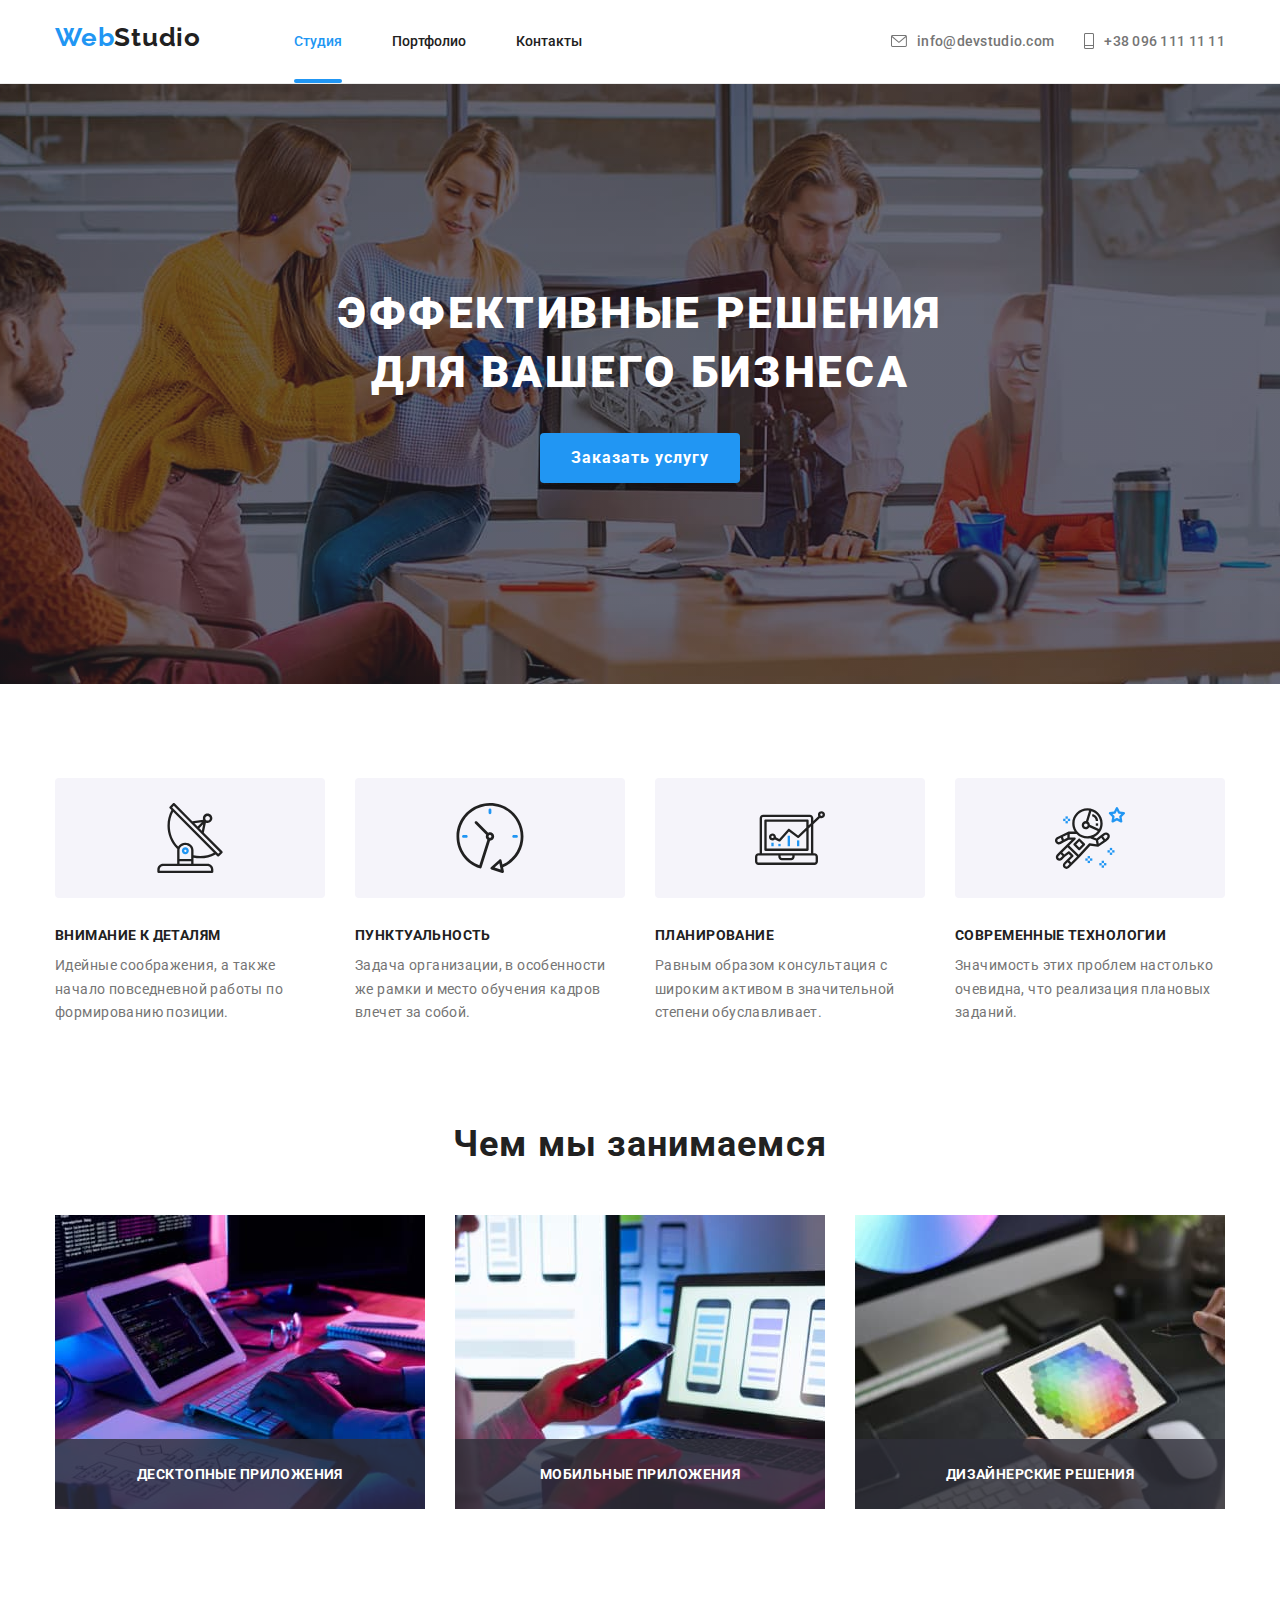
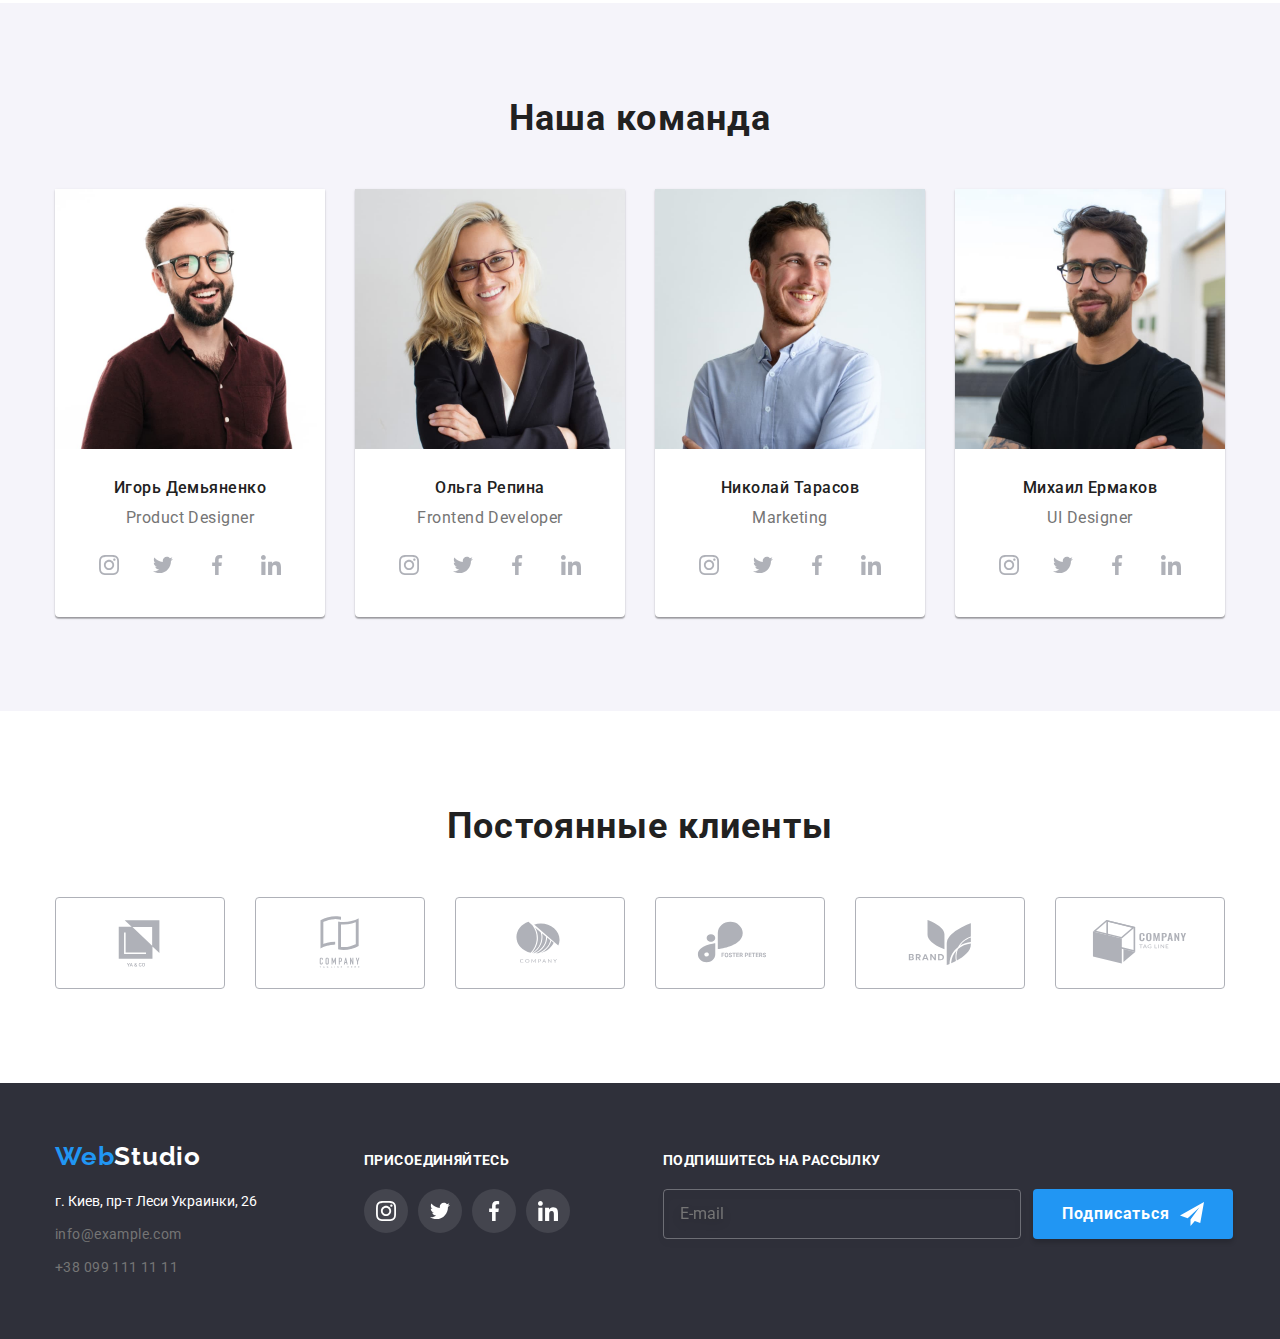
==== index.html @ 84fab12e "pictures 1x_2x_webp" ====
<!DOCTYPE html>
<html lang="ru">
  <head>
    <meta charset="UTF-8" />
    <meta http-equiv="X-UA-Compatible" content="IE=edge" />
    <meta name="viewport" content="width=device-width, initial-scale=1.0" />
    <title lang="en">Web Studio</title>
    <link rel="preconnect" href="https://fonts.googleapis.com" />
    <link rel="preconnect" href="https://fonts.gstatic.com" crossorigin />
    <link
      href="https://fonts.googleapis.com/css2?family=Raleway:wght@700&family=Roboto:wght@400;500;700;900&display=swap"
      rel="stylesheet"
    />
    <link
      rel="stylesheet"
      href="https://cdnjs.cloudflare.com/ajax/libs/modern-normalize/1.1.0/modern-normalize.min.css"
    />
    <link rel="stylesheet" href="./css/main.min.css" />
  </head>

  <body>
    <!-------------------------HEADER--------------------------->
    <header class="header">
      <div class="container header__container">
        <nav class="site_nav">
          <a class="site_nav__logo_img link" href="#logo" lang="en">
            <span class="logo_web">Web</span>Studio</a
          >
          <ul class="site_nav_menu list">
            <li class="menu_list link_item">
              <a class="menu_list_item current_page link" href="./index.html"
                >Студия</a
              >
            </li>
            <li class="menu_list link_item">
              <a class="menu_list_item link" href="./portfolio.html"
                >Портфолио</a
              >
            </li>
            <li class="menu_list link_item">
              <a class="menu_list_item link" href="#contacts">Контакты</a>
            </li>
          </ul>
        </nav>
        <ul class="site_nav_contact list header__container">
          <li class="mail_link">
            <a
              class="contact link mail_header mail_thumb"
              href="mailto:info@devstudio.com"
              ><svg class="mail_icon" width="16" height="12">
                <use href="./images/icons.svg#mail"></use>
              </svg>
              info@devstudio.com
            </a>
          </li>
          <li class="phone_link">
            <a
              class="contact phone_header link mail_thumb"
              href="tel:+380961111111"
              ><svg class="phone_icon" width="10" height="16">
                <use href="./images/icons.svg#phone"></use>
              </svg>
              +38 096 111 11 11
            </a>
          </li>
        </ul>
      </div>
    </header>
    <main>
      <!---------------------------HERO---------------------------->
      <section class="section_hero">
        <div class="container">
          <h1 class="title">Эффективные решения для вашего бизнеса</h1>
          <button class="hero_button" type="button" data-modal-open>
            Заказать услугу
          </button>
        </div>
      </section>
      <!----------------------------ABOUT-------------------------->
      <section class="hang section" id="portfolio">
        <div class="container hang_container">
          <ul class="hang_list list">
            <li class="hang_list__item">
              <div class="hang_list__item_element">
                <svg
                  class="hang_list__item_element_icon"
                  width="70"
                  height="70"
                >
                  <use href="./images/icons.svg#antenna"></use>
                </svg>
              </div>
              <h3 class="hang_title">Внимание к деталям</h3>
              <p class="hang_description">
                Идейные соображения, а также начало повседневной работы по
                формированию позиции.
              </p>
            </li>
            <li class="hang_list__item">
              <div class="hang_list__item_element">
                <svg
                  class="hang_list__item_element_icon"
                  width="70"
                  height="70"
                >
                  <use href="./images/icons.svg#clock"></use>
                </svg>
              </div>
              <h3 class="hang_title">Пунктуальность</h3>
              <p class="hang_description">
                Задача организации, в особенности же рамки и место обучения
                кадров влечет за собой.
              </p>
            </li>
            <li class="hang_list__item">
              <div class="hang_list__item_element">
                <svg
                  class="hang_list__item_element_icon"
                  width="70"
                  height="70"
                >
                  <use href="./images/icons.svg#diagram"></use>
                </svg>
              </div>
              <h3 class="hang_title">Планирование</h3>
              <p class="hang_description">
                Равным образом консультация с широким активом в значительной
                степени обуславливает.
              </p>
            </li>
            <li class="hang_list__item">
              <div class="hang_list__item_element">
                <svg
                  class="hang_list__item_element_icon"
                  width="70"
                  height="70"
                >
                  <use href="./images/icons.svg#astronaut"></use>
                </svg>
              </div>
              <h3 class="hang_title">Современные технологии</h3>
              <p class="hang_description">
                Значимость этих проблем настолько очевидна, что реализация
                плановых заданий.
              </p>
            </li>
          </ul>
        </div>
      </section>
      <!---------------------------SERVISES------------------------>
      <section class="section">
        <div class="container">
          <h2 class="section_title">Чем мы занимаемся</h2>
          <ul class="list servises__list">
            <li class="servises__list_item">
              <div class="service__list_item_thumb">
                <img
                  src="./images/about/about_1.jpg"
                  alt="кодирование бизнесс процесса"
                  width="370"
                  height="294"
                />
                <div class="services_item">
                  <p class="services_item_title">Десктопные приложения</p>
                </div>
              </div>
            </li>
            <li class="servises__list_item">
              <div class="service__list_item_thumb">
                <img
                  src="./images/about/about_2.jpg"
                  alt="подбор макета на телефон"
                  width="370"
                  height="294"
                />
                <div class="services_item">
                  <p class="services_item_title">Мобильные приложения</p>
                </div>
              </div>
            </li>
            <li class="servises__list_item">
              <div class="service__list_item_thumb">
                <img
                  src="./images/about/about_3.jpg"
                  alt="подбор цвета"
                  width="370"
                  height="294"
                />
                <div class="services_item">
                  <p class="services_item_title">Дизайнерские решения</p>
                </div>
              </div>
            </li>
          </ul>
        </div>
      </section>
      <!-----------------------OUR TEAM---------------------------->
      <section class="team section" id="contacts">
        <div class="container">
          <h2 class="section_title">Наша команда</h2>
          <ul class="list team_list">
            <li class="team__member_card">
              <img
                src="./images/team/igor_demyanenko.jpg"
                alt="Игорь Демьяненко"
                width="270"
                height="260"
              />
              <div class="team__member_card_detail">
                <h3 class="team__member_name">Игорь Демьяненко</h3>
                <p class="team__member_position" lang="en">Product Designer</p>
                <ul class="social_list list">
                  <li class="social_list_item">
                    <a href="" class="social_list_link">
                      <svg class="social_list_icon" width="20" height="20">
                        <use href="./images/icons.svg#instagram"></use>
                      </svg>
                    </a>
                  </li>
                  <li class="social_list_item">
                    <a href="" class="social_list_link">
                      <svg class="social_list_icon" width="20" height="20">
                        <use href="./images/icons.svg#twitter"></use>
                      </svg>
                    </a>
                  </li>
                  <li class="social_list_item">
                    <a href="" class="social_list_link">
                      <svg class="social_list_icon" width="20" height="20">
                        <use href="./images/icons.svg#facebook"></use>
                      </svg>
                    </a>
                  </li>
                  <li class="social_list_item">
                    <a href="" class="social_list_link">
                      <svg class="social_list_icon" width="20" height="20">
                        <use href="./images/icons.svg#linkedin"></use>
                      </svg>
                    </a>
                  </li>
                </ul>
              </div>
            </li>
            <li class="team__member_card">
              <img
                src="./images/team/olga_repina.jpg"
                alt="Ольга Репина"
                width="270"
                height="260"
              />
              <div class="team__member_card_detail">
                <h3 class="team__member_name">Ольга Репина</h3>
                <p class="team__member_position" lang="en">
                  Frontend Developer
                </p>
                <ul class="social_list list">
                  <li class="social_list_item">
                    <a href="" class="social_list_link">
                      <svg class="social_list_icon" width="20" height="20">
                        <use href="./images/icons.svg#instagram"></use>
                      </svg>
                    </a>
                  </li>
                  <li class="social_list_item">
                    <a href="" class="social_list_link">
                      <svg class="social_list_icon" width="20" height="20">
                        <use href="./images/icons.svg#twitter"></use>
                      </svg>
                    </a>
                  </li>
                  <li class="social_list_item">
                    <a href="" class="social_list_link">
                      <svg class="social_list_icon" width="20" height="20">
                        <use href="./images/icons.svg#facebook"></use>
                      </svg>
                    </a>
                  </li>
                  <li class="social_list_item">
                    <a href="" class="social_list_link">
                      <svg class="social_list_icon" width="20" height="20">
                        <use href="./images/icons.svg#linkedin"></use>
                      </svg>
                    </a>
                  </li>
                </ul>
              </div>
            </li>
            <li class="team__member_card">
              <img
                src="./images/team/nikolai_tarasov.jpg"
                alt="Николай Тарасов"
                width="270"
                height="260"
              />
              <div class="team__member_card_detail">
                <h3 class="team__member_name">Николай Тарасов</h3>
                <p class="team__member_position" lang="en">Marketing</p>
                <ul class="social_list list">
                  <li class="social_list_item">
                    <a href="" class="social_list_link">
                      <svg class="social_list_icon" width="20" height="20">
                        <use href="./images/icons.svg#instagram"></use>
                      </svg>
                    </a>
                  </li>
                  <li class="social_list_item">
                    <a href="" class="social_list_link">
                      <svg class="social_list_icon" width="20" height="20">
                        <use href="./images/icons.svg#twitter"></use>
                      </svg>
                    </a>
                  </li>
                  <li class="social_list_item">
                    <a href="" class="social_list_link">
                      <svg class="social_list_icon" width="20" height="20">
                        <use href="./images/icons.svg#facebook"></use>
                      </svg>
                    </a>
                  </li>
                  <li class="social_list_item">
                    <a href="" class="social_list_link">
                      <svg class="social_list_icon" width="20" height="20">
                        <use href="./images/icons.svg#linkedin"></use>
                      </svg>
                    </a>
                  </li>
                </ul>
              </div>
            </li>
            <li class="team__member_card">
              <img
                src="./images/team/mikhail_yermakov.jpg"
                alt="Михаил Ермаков"
                width="270"
                height="260"
              />
              <div class="team__member_card_detail">
                <h3 class="team__member_name">Михаил Ермаков</h3>
                <p class="team__member_position" lang="en">UI Designer</p>
                <ul class="social_list list">
                  <li class="social_list_item">
                    <a href="" class="social_list_link">
                      <svg class="social_list_icon" width="20" height="20">
                        <use href="./images/icons.svg#instagram"></use>
                      </svg>
                    </a>
                  </li>
                  <li class="social_list_item">
                    <a href="" class="social_list_link">
                      <svg class="social_list_icon" width="20" height="20">
                        <use href="./images/icons.svg#twitter"></use>
                      </svg>
                    </a>
                  </li>
                  <li class="social_list_item">
                    <a href="" class="social_list_link">
                      <svg class="social_list_icon" width="20" height="20">
                        <use href="./images/icons.svg#facebook"></use>
                      </svg>
                    </a>
                  </li>
                  <li class="social_list_item">
                    <a href="" class="social_list_link">
                      <svg class="social_list_icon" width="20" height="20">
                        <use href="./images/icons.svg#linkedin"></use>
                      </svg>
                    </a>
                  </li>
                </ul>
              </div>
            </li>
          </ul>
        </div>
      </section>

      <!---------------------------CLIENTS------------------------>
      <section class="section">
        <div class="container">
          <h2 class="section_title">Постоянные клиенты</h2>
          <ul class="clients__list">
            <li class="client__list_item list">
              <a href="" class="client__list_item_link">
                <svg class="client__list_item_icon" width="106" height="60">
                  <use href="./images/icons.svg#client_1"></use>
                </svg>
              </a>
            </li>
            <li class="client__list_item list">
              <a href="" class="client__list_item_link">
                <svg class="client__list_item_icon" width="106" height="60">
                  <use href="./images/icons.svg#client_2"></use>
                </svg>
              </a>
            </li>
            <li class="client__list_item list">
              <a href="" class="client__list_item_link">
                <svg class="client__list_item_icon" width="106" height="60">
                  <use href="./images/icons.svg#client_3"></use>
                </svg>
              </a>
            </li>
            <li class="client__list_item list">
              <a href="" class="client__list_item_link">
                <svg class="client__list_item_icon" width="106" height="60">
                  <use href="./images/icons.svg#client_4"></use>
                </svg>
              </a>
            </li>
            <li class="client__list_item list">
              <a href="" class="client__list_item_link">
                <svg class="client__list_item_icon" width="106" height="60">
                  <use href="./images/icons.svg#client_5"></use>
                </svg>
              </a>
            </li>
            <li class="client__list_item list">
              <a href="" class="client__list_item_link">
                <svg class="client__list_item_icon" width="106" height="60">
                  <use href="./images/icons.svg#client_6"></use>
                </svg>
              </a>
            </li>
          </ul>
        </div>
      </section>
    </main>
    <!--------------------------FOOTER--------------------------->
    <footer class="footer">
      <div class="container footer_container">
        <div class="footer_contacts">
          <a class="site_nav__logo_img logo_footer link" href="#logo" lang="en">
            <span class="logo_web">Web</span
            ><span class="logo_studio">Studio</span></a
          >
          <address class="address">
            <ul class="list">
              <li class="address__detail">
                <a
                  class="detai_adress list"
                  href="https://goo.gl/maps/JiNANyfJPE1kAV9W7"
                  target="blank"
                  rel="noopener noreferrer"
                  >г. Киев, пр-т Леси Украинки, 26
                </a>
              </li>
              <li class="address__detail">
                <a
                  class="contact link contact_footer"
                  href="mailto:info@example.com"
                  >info@example.com
                </a>
              </li>
              <li class="address__detail">
                <a class="contact link contact_footer" href="tel:+380991111111"
                  >+38 099 111 11 11</a
                >
              </li>
            </ul>
          </address>
        </div>
        <div class="social_list__container">
          <h3 class="social_list__footer_title">присоединяйтесь</h3>
          <ul class="list social_list__footer">
            <li class="social_list__footer_item">
              <a href="" class="social_link__footer">
                <svg class="social_list__footer_icon" width="20" height="20">
                  <use href="./images/icons.svg#instagram"></use>
                </svg>
              </a>
            </li>
            <li class="social_list__footer_item">
              <a href="" class="social_link__footer">
                <svg class="social_list__footer_icon" width="20" height="20">
                  <use href="./images/icons.svg#twitter"></use>
                </svg>
              </a>
            </li>
            <li class="social_list__footer_item">
              <a href="" class="social_link__footer">
                <svg class="social_list__footer_icon" width="20" height="20">
                  <use href="./images/icons.svg#facebook"></use>
                </svg>
              </a>
            </li>
            <li class="social_list__footer_item">
              <a href="" class="social_link__footer">
                <svg class="social_list__footer_icon" width="20" height="20">
                  <use href="./images/icons.svg#linkedin"></use>
                </svg>
              </a>
            </li>
          </ul>
        </div>

        <div class="subscribe_container">
          <p class="subscribe_title">Подпишитесь на рассылку</p>
          <form class="list social_list__footer" name="subscription_form">
            <input
              class="subscribe_input"
              type="email"
              name="email"
              required
              placeholder="E-mail"
              id="mail"
            />

            <button class="subscribe_button" type="submit">
              Подписаться
              <svg class="subscribe_icon" width="24" height="24">
                <use href="./images/icons.svg#send_icon"></use>
              </svg>
            </button>
          </form>
        </div>
      </div>
    </footer>

    <!-------------------- MODAL WINDOW --------------------->
    <div class="backdrop is-hidden" data-modal>
      <div class="modal">
        <button type="button" class="modal_close_button" data-modal-close>
          <svg class="modal_close_button_icon" width="18" height="18">
            <use href="./images/icons.svg#close_window"></use>
          </svg>
        </button>
        <form class="contact_form">
          <p class="contact_form_title">
            Оставьте свои данные, мы вам перезвоним
          </p>

          <label class="contact_form_field">
            <span class="contact_form_field_span">Имя*</span>
            <span class="contact_form_input_wrapper">
              <input
                class="contact_form_input"
                type="text"
                required
                name="user_name"
                minlength="2"
              />
              <svg class="contact_form_icon" width="12" height="12">
                <use href="./images/icons.svg#name_icon"></use>
              </svg>
            </span>
          </label>

          <label class="contact_form_field">
            <span class="contact_form_field_span">Телефон*</span>
            <span class="contact_form_input_wrapper">
              <input
                class="contact_form_input"
                type="tel"
                required
                name="user_phone_number"
                pattern="[0-9]{3}-[0-9]{3}-[0-9]{2}-[0-9]{2}"
                title="xxx-xxx-xx-xx"
              />
              <svg class="contact_form_icon" width="13" height="13">
                <use href="./images/icons.svg#phone_icon"></use>
              </svg>
            </span>
          </label>

          <label for="contact_form_input_id" class="contact_form_field">
            <span class="contact_form_field_span">Почта*</span>
            <span class="contact_form_input_wrapper">
              <input
                class="contact_form_input"
                type="email"
                name="email"
                required
                id="contact_form_input_id"
              />
              <svg class="contact_form_icon" width="13" height="13">
                <use href="./images/icons.svg#mail_icon"></use>
              </svg>
            </span>
          </label>
          <label class="contact_form_field">
            <span class="contact_form_field_span">Комментарий</span>
            <textarea
              class="contact_form_message"
              name="user_message"
              placeholder="Введите текст"
            >
            </textarea>
          </label>
          <input
            class="contact_form_checkbox visually_hidden"
            id="checkbox_policy"
            type="checkbox"
            name="user_policy"
            required
          />
          <label class="contact_form_checkbox_label" for="checkbox_policy"
            >Соглашаюсь с рассылкой и принимаю&nbsp;
            <a class="contact_form-checkbox_link" href="">Условия договора</a>
          </label>
          <button class="contact_form_button" type="submit">Отправить</button>
        </form>
      </div>
    </div>
    <script src="./js/modal.js"></script>
  </body>
</html>
---- css/main.min.css ----
:root{--main_font: "Roboto", sans-serif;--secondary_font: "Raleway", sans-serif;--main_text_color_theme_dark: rgba(33, 33, 33, 1);--secondary_text_color_theme-dark: rgba(117, 117, 117, 1);--main_text_color_theme_light: rgba(255, 255, 255, 1);--secondary_text_color_theme_light: rgba(255, 255, 255, 0.6);--accent_color: rgba(33, 150, 243, 1);--hang_color: rgba(245, 244, 250, 1) }.visually_hidden{position:absolute;width:1px;height:1px;margin:-1px;border:0;padding:0;white-space:nowrap;clip-path:inset(100%);clip:rect(0 0 0 0);overflow:hidden}:root{--main_font: "Roboto", sans-serif;--secondary_font: "Raleway", sans-serif;--main_text_color_theme_dark: rgba(33, 33, 33, 1);--secondary_text_color_theme-dark: rgba(117, 117, 117, 1);--main_text_color_theme_light: rgba(255, 255, 255, 1);--secondary_text_color_theme_light: rgba(255, 255, 255, 0.6);--accent_color: rgba(33, 150, 243, 1);--hang_color: rgba(245, 244, 250, 1) }body{background-color:rgba(255,255,255,.8980392157);font-family:var(--main_font);color:var(--main_text_color_theme_dark)}h1,h2,h3,h4,h5,h6,p{margin-top:0;margin-bottom:0}ul,ol{margin-top:0;margin-bottom:0;padding-left:0}img{display:block}.list{list-style:none;text-decoration:none}.link{text-decoration:none}.container{width:1200px;padding-left:15px;padding-right:15px;margin-left:auto;margin-right:auto}.section{padding-top:94px;padding-bottom:94px}.site_nav__logo_img{font-family:var(--secondary_font);font-weight:bold;font-size:26px;line-height:100%;color:var(--main_text_color_theme_dark);align-items:center;letter-spacing:.03em;margin-right:93px;padding-bottom:25px;padding-top:24px}.logo_web{color:var(--accent_color)}.logo_studio{color:var(--main_text_color_theme_light)}.logo_footer{font-family:var(--secondary_font);font-weight:bold;font-size:26px;line-height:100%;color:var(--main_text_color_theme_dark);align-items:center;letter-spacing:.03em;margin-right:93px;padding-bottom:0;padding-top:0}.modal_close_button{position:absolute;top:8px;right:8px;display:flex;align-items:center;justify-content:center;width:30px;height:30px;border:1px solid rgba(0,0,0,.1);border-radius:50%;background-color:var(--main_text_color_theme_light);cursor:pointer;padding:0;transition:fill 250ms cubic-bezier(0.4, 0, 0.2, 1)}.modal_close_button:hover,.modal_close_button :focus{fill:var(--accent_color)}.social_link__footer{display:flex;align-items:center;justify-content:center;width:44px;height:44px;border-radius:50%;background-color:rgba(255,255,255,.1);fill:var(--main_text_color_theme_light);transition:background-color 250ms cubic-bezier(0.4, 0, 0.2, 1)}.social_link__footer:hover,.social_link__footer:focus{background-color:var(--accent_color)}.social_link__footer:hover.social_list__footer_icon,.social_link__footer:focus.social_list__footer_icon{fill:var(--main_text_color_theme_light)}.header{border-bottom:1px solid #ececec}.header__container{display:flex;align-items:center;justify-content:space-between}.menu_list_item{font-family:var(--main_font);font-weight:500;font-size:14px;line-height:1.33;color:var(--main_text_color_theme_dark);display:block;padding-bottom:32px;padding-top:32px;transition:color 250ms cubic-bezier(0.4, 0, 0.2, 1)}.menu_list_item:hover,.menu_list_item:focus{color:var(--accent_color)}.menu_list{position:relative}.menu_list:not(:last-child){margin-right:50px}.current_page{color:var(--accent_color)}.site_nav_menu .current_page::after{position:absolute;left:0;bottom:0;display:inline-block;content:"";height:4px;border-radius:2px;width:100%;background-color:var(--accent_color)}.site_nav{display:flex}.site_nav_menu{display:flex;align-items:center;justify-content:center}.site_nav_contact{display:flex;flex-direction:row;align-items:center;justify-content:center;font-family:var(--main_font);font-size:14px;font-weight:500;font-style:normal;line-height:16px;letter-spacing:.02em}.contact{color:var(--secondary_text_color_theme-dark);transition:color 250ms cubic-bezier(0.4, 0, 0.2, 1)}.contact:hover,.contact:focus{color:var(--accent_color)}.contact_footer{font-style:normal;font-weight:400;font-size:14px;letter-spacing:.03em}.header.header__container{position:relative;display:flex;align-items:center;justify-content:center}.mail_thumb{display:flex;align-items:center;justify-content:center}.mail_link{display:flex;align-items:center;justify-content:center;margin-right:30px}.phone_link{display:flex;align-items:center;justify-content:flex-end}.mail_icon{margin-right:10px;fill:var(--secondary_text_color_theme-dark);transition:fill 250ms cubic-bezier(0.4, 0, 0.2, 1)}.mail_link:hover .mail_icon,.mail_link:focus .mail_icon{fill:var(--accent_color)}.phone_icon{margin-right:10px;fill:var(--secondary_text_color_theme-dark);transition:fill 250ms cubic-bezier(0.4, 0, 0.2, 1)}.phone_link:hover .phone_icon,.phone_link:focus .phone_icon{fill:var(--accent_color)}.phone_link .phone_icon::before{position:absolute;display:flex;align-items:center;justify-content:center;padding-right:10px;fill:var(--secondary_text_color_theme-dark);transition:fill 250ms cubic-bezier(0.4, 0, 0.2, 1)}.section_hero{background-color:#2f303a;padding-top:200px;padding-bottom:200px;text-align:center;margin-left:auto;margin-right:auto;max-width:1600px;height:600px;background-image:linear-gradient(rgba(47, 48, 58, 0.4), rgba(47, 48, 58, 0.4)),url(../images/hero_img.jpg);background-position:center;background-repeat:no-repeat;justify-content:center}.title{font-family:var(--main_font);font-weight:900;font-size:44px;line-height:1.36;text-align:center;letter-spacing:.06em;text-transform:uppercase;color:var(--main_text_color_theme_light);margin:0 auto;width:696px}.section_title{font-style:normal;font-weight:700;font-size:36px;line-height:1.17;text-align:center;letter-spacing:.03em;margin-bottom:50px}.hero_button{font-family:var(--main_font);font-style:normal;font-weight:700;font-size:16px;line-height:30px;text-align:center;letter-spacing:.06em;background-color:var(--accent_color);box-shadow:0px 4px 4px rgba(0,0,0,.15);border-radius:4px;margin-top:30px;border:0;width:200px;height:50px;color:var(--main_text_color_theme_light);transition:background-color 250ms cubic-bezier(0.4, 0, 0.2, 1),color 250ms cubic-bezier(0.4, 0, 0.2, 1)}.hero_button:hover,.hero_button:focus{background-color:#188ce8;color:var(--main_text_color_theme_light)}.hang{padding-bottom:0}.hang_title{font-weight:700;font-size:14px;line-height:1.14;letter-spacing:.03em;text-transform:uppercase;color:var(--main_text_color_theme_dark);margin-bottom:10px}.hang_description{font-style:normal;font-weight:400;font-size:14px;line-height:1.71;letter-spacing:.03em;color:var(--secondary_text_color_theme-dark);width:270px;height:75px}.hang_list{display:flex;margin-left:-30px;margin-top:-30px}.hang_list__item{margin-left:30px;margin-top:30px;width:270px}.hang_list__item_element{display:flex;align-items:center;justify-content:center;width:270px;height:120px;height:120px;margin-bottom:30px;background-color:var(--hang_color);border-radius:4px}.hang_list__item_element_icon{display:flex;background-position:center}.servises__list{display:flex;margin-left:-30px;margin-top:-30px}.servises__list_item{margin-left:30px;margin-top:30px;flex-basis:calc((100% - 90px)/3)}.service__list_item_thumb{position:relative}.services_item{position:absolute;bottom:0;width:100%;height:70px;background:rgba(47,48,58,.8);padding-top:27px;padding-bottom:27px}.services_item_title{font-family:var(--main_font);font-style:normal;font-weight:700;font-size:14px;line-height:16px;letter-spacing:.03em;text-transform:uppercase;color:var(--main_text_color_theme_light);text-align:center;height:70px}.team{background:#f5f4fa}.team_list{display:flex;margin-left:-30px;margin-top:-30px}.team__member_card{margin-left:30px;margin-top:30px;flex-basis:calc((100% - 120px)/4);background-color:var(--main_text_color_theme_light);box-shadow:0px 1px 3px rgba(0,0,0,.12),0px 1px 1px rgba(0,0,0,.14),0px 2px 1px rgba(0,0,0,.2);border-radius:0px 0px 4px 4px}.team__member_card_detail{padding-top:30px;padding-bottom:30px;padding-left:10px;padding-right:10px}.team__member_name{font-style:normal;font-weight:500;font-size:16px;line-height:1.18;text-align:center;letter-spacing:.03em;margin-bottom:10px}.team__member_position{font-style:normal;font-weight:400;font-size:16px;line-height:1.19;text-align:center;letter-spacing:.03em;color:var(--secondary_text_color_theme-dark);margin-bottom:16px}.social_list{display:flex;justify-content:center}.social_list_link{display:flex;align-items:center;justify-content:center;width:44px;height:44px;border-radius:50%;background-color:var(--main_text_color_theme_light);transition:background-color 250ms cubic-bezier(0.4, 0, 0.2, 1)}.social_list_link:hover,.social_list_link:focus{background-color:var(--accent_color)}.social_list_icon{fill:#afb1b8;transition:fill 250ms cubic-bezier(0.4, 0, 0.2, 1)}.social_list_link:hover .social_list_icon,.social_list_link:focus .social_list_icon{fill:var(--main_text_color_theme_light)}.social_list_item:not(:last-child){margin-right:10px}.button_item{background-color:#2196f3;font-family:var(--main_font);cursor:pointer;background:#f5f4fa;font-style:normal;font-weight:500;font-size:16px;text-align:center;letter-spacing:.03em;padding-top:6px;padding-bottom:6px;padding-right:22px;padding-left:22px;border-radius:4px;border:0;transition:background 250ms cubic-bezier(0.4, 0, 0.2, 1),color 250ms cubic-bezier(0.4, 0, 0.2, 1),box-shadow 250ms cubic-bezier(0.4, 0, 0.2, 1)}.button_item:hover,.button_item:focus{background:var(--accent_color);color:var(--main_text_color_theme_light);box-shadow:0px 3px 1px rgba(0,0,0,.1),0px 1px 2px rgba(0,0,0,.08),0px 2px 2px rgba(0,0,0,.12)}.button{color:var(--secondary_text_color_theme_light)}.button_list{margin-top:8px;margin-left:8px}.button_item_list{display:flex;margin-bottom:50px;justify-content:center;margin-left:-8px;margin-top:-8px}.project__item_title{color:var(--main_text_color_theme_dark);font-style:normal;font-weight:700;font-size:18px;line-height:2;letter-spacing:.06em;margin-bottom:4px}.project__item_description{color:var(--secondary_text_color_theme-dark);font-style:normal;font-weight:400;font-size:16px;line-height:1.87;letter-spacing:.03em}.project{display:flex;flex-wrap:wrap;margin-left:-30px;margin-top:-30px}.project__item{margin-left:30px;margin-top:30px;flex-basis:370px;background-color:var(--main_text_color_theme_light);transition:box-shadow 250ms cubic-bezier(0.4, 0, 0.2, 1)}.project__item_link{transition:box-shadow 250ms cubic-bezier(0.4, 0, 0.2, 1)}.project__item_link:hover,.project__item_link:focus{display:block;box-shadow:0px 1px 1px rgba(0,0,0,.12),0px 4px 4px rgba(0,0,0,.06),1px 4px 6px rgba(0,0,0,.16)}.project__item_detail{padding-top:20px;padding-bottom:20px;padding-left:24px;padding-right:24px;border-left:1px solid #eee;border-right:1px solid #eee;border-bottom:1px solid #eee}.project__item_thumb{position:relative;overflow:hidden}.project__item_overlay{position:absolute;display:flex;align-items:center;justify-content:center;top:0;left:0;width:100%;height:100%;background:rgba(33,150,243,.9);padding-left:24px;padding-right:24px;transform:translatey(100%);transition:transform 250ms cubic-bezier(0.4, 0, 0.2, 1)}.project__item_link:hover .project__item_overlay,.project__item_link:focus .project__item_overlay{transform:translate(0)}.project__item_overlay_text{font-family:var(--main_font);font-style:normal;font-weight:400;font-size:18px;line-height:28px;letter-spacing:.03em;color:#f5f4fa}.clients__list{display:flex;align-items:center;justify-content:center}.client__list_item:not(:first-child){margin-left:30px;display:flex}.client__list_item_link{display:flex;align-items:center;justify-content:center;width:170px;height:92px;border:1px solid #afb1b8;border-radius:4px;transition:border-color 250ms cubic-bezier(0.4, 0, 0.2, 1)}.client__list_item_link:hover,.client__list_item_link:focus{border-color:var(--accent_color)}.client__list_item_icon{display:flex;justify-content:space-around;fill:#afb1b8;transition:fill 250ms cubic-bezier(0.4, 0, 0.2, 1)}.client__list_item_link:hover .client__list_item_icon,.client__list_item_link:focus .client__list_item_icon{fill:var(--accent_color)}.backdrop{position:fixed;top:0;left:0;width:100%;height:100%;background-color:rgba(0,0,0,.2)}.backdrop.is-hidden{opacity:0;visibility:hidden;pointer-events:none}.modal{position:absolute;top:50%;left:50%;transform:translate(-50%, -50%);width:528px;height:581px;background:var(--main_text_color_theme_light);box-shadow:0px 1px 3px rgba(0,0,0,.12),0px 1px 1px rgba(0,0,0,.14),0px 2px 1px rgba(0,0,0,.2);border-radius:4px}.contact_form{display:flex;flex-direction:column;padding-top:40px;padding-left:40px;padding-right:40px}.contact_form_title{text-align:center;justify-content:center;font-family:var(--main_font);font-style:normal;font-weight:700;font-size:20px;line-height:23px;letter-spacing:.03em;color:var(--main_text_color_theme_dark);margin-bottom:12px}.contact_form_field_span{padding-bottom:4px;font-family:var(--main_font);font-style:normal;font-weight:400;font-size:12px;line-height:14px;letter-spacing:.01em;color:var(--secondary_text_color_theme-dark)}.contact_form_field{margin-bottom:10px}.contact_form_input_wrapper{position:relative;margin-top:4px;transition:outline 250ms cubic-bezier(0.4, 0, 0.2, 1),border-color 250ms cubic-bezier(0.4, 0, 0.2, 1)}.contact_form_input{width:100%;height:40px;padding-left:42px;border:1px solid rgba(33,33,33,.2);border-radius:4px;cursor:pointer;transition:outline 250ms cubic-bezier(0.4, 0, 0.2, 1),border-color 250ms cubic-bezier(0.4, 0, 0.2, 1)}.contact_form_input:focus{outline:none;border-color:var(--accent_color)}.contact_form_icon{position:absolute;top:50%;left:15px;transform:translateY(-50%);color:var(--main_text_color_theme_dark);transition:color 250ms cubic-bezier(0.4, 0, 0.2, 1)}.contact_form_input:focus+.contact_form_icon{fill:var(--accent_color)}.contact_form_message{width:100%;height:120px;margin-top:6px;resize:none;padding:12px 16px;border:1px solid rgba(33,33,33,.2);border-radius:4px;cursor:pointer;transition:outline 250ms cubic-bezier(0.4, 0, 0.2, 1),border-color 250ms cubic-bezier(0.4, 0, 0.2, 1)}.contact_form_message::placeholder{text-transform:uppercase}.contact_form_message:focus{outline:none;border-color:var(--accent_color)}.contact_form_checkbox_label{display:flex;align-items:center;font-size:14px;margin-bottom:30px;font-family:var(--main_font);font-style:normal;font-weight:400;font-size:14px;line-height:24px;letter-spacing:.03em;color:var(--secondary_text_color_theme-dark)}.contact_form_checkbox_label::before{display:flex;justify-content:center;align-items:center;width:18px;height:18px;border:1px solid #555;cursor:pointer;content:"";margin-right:10px;color:var(--main_text_color_theme_dark);border-radius:2px;transition:outline 250ms cubic-bezier(0.4, 0, 0.2, 1);background-color:var(--main_text_color_theme_light)}.contact_form_checkbox:checked+.contact_form_checkbox_label::before{background-color:var(--accent_color);background-image:url(../images/checkbox_icon.svg);background-repeat:no-repeat;background-size:contain;background-position:center;background-origin:border-box;border:1px solid var(--accent_color);border-radius:2px;padding-top:4px}.contact_form_checkbox:focus+.contact_form_checkbox_label::before{border:2px solid var(--accent_color)}.contact_form-checkbox_link{color:var(--accent_color)}.contact_form_button{align-self:center;text-align:center;box-shadow:0;width:200px;height:50px;background:var(--accent_color);box-shadow:0px 4px 4px rgba(0,0,0,.15);border:0;border-radius:4px;font-family:var(--main_font);font-style:normal;font-weight:700;font-size:16px;line-height:30px;letter-spacing:.06em;color:var(--main_text_color_theme_light);padding:10px;padding-bottom:40px;cursor:pointer}.footer{background-color:#2f303a;padding-top:60px;padding-bottom:60px}.footer_container{display:flex;align-items:baseline}.address{font-family:var(--main_font);font-weight:400;font-size:14px;line-height:24px;letter-spacing:1.71;font-style:normal;text-decoration:none;margin-top:20px}.detai_adress{color:var(--main_text_color_theme_light);padding-top:111px}.address__detail{margin-bottom:9px}.address__detail:not(:last-child){margin-bottom:9px}.address__detail:last-child{margin-bottom:0}.contact_footer{margin-left:0}.social_list__container{display:flex}.social_list__container{display:flex;margin-left:70px;flex-direction:column}.social_list__footer_title{display:flex;font-weight:700;font-size:14px;line-height:1.14;letter-spacing:.03em;text-transform:uppercase;color:var(--main_text_color_theme_light);margin-bottom:20px}.social_link__footer{display:flex;align-items:center;justify-content:center;width:44px;height:44px;border-radius:50%;background-color:rgba(255,255,255,.1);fill:var(--main_text_color_theme_light);transition:background-color 250ms cubic-bezier(0.4, 0, 0.2, 1)}.social_link__footer:hover,.social_link__footer:focus{background-color:var(--accent_color)}.social_list__footer{display:flex;justify-content:center;align-items:center}.social_list__footer_item{display:block;justify-content:center;align-items:center}.social_list__footer_item:not(:last-child){margin-right:10px}.social_list__footer_icon{width:20px;height:20px;transition:fill 250ms cubic-bezier(0.4, 0, 0.2, 1);fill:var(--main_text_color_theme_light)}.subscribe_container{margin-left:93px}.subscribe_list_item{display:flex;align-items:center;justify-content:center;width:200px;height:50px}.subscribe_input{width:358px;height:50px;border:1px solid rgba(255,255,255,.3);filter:drop-shadow(0px 4px 4px rgba(0, 0, 0, 0.15));border-radius:4px;margin-right:12px;background:0;padding-left:16px}.subscribe_title{display:flex;font-weight:700;font-size:14px;line-height:1.14;letter-spacing:.03em;text-transform:uppercase;color:var(--main_text_color_theme_light);margin-bottom:20px}.subscribe_button{display:flex;align-items:center;text-align:center;justify-content:center;box-shadow:0;width:200px;height:50px;background:var(--accent_color);box-shadow:0px 4px 4px rgba(0,0,0,.15);border-radius:4px;border:0;font-family:var(--main_font);font-style:normal;font-weight:700;font-size:16px;line-height:30px;letter-spacing:.06em;color:var(--main_text_color_theme_light)}.subscribe{text-align:center;justify-content:center}.subscribe_input{color:var(--main_text_color_theme_light);background-color:rgba(0,0,0,0)}.subscribe_icon{width:24px;height:24px;margin-left:10px}/*# sourceMappingURL=main.min.css.map */
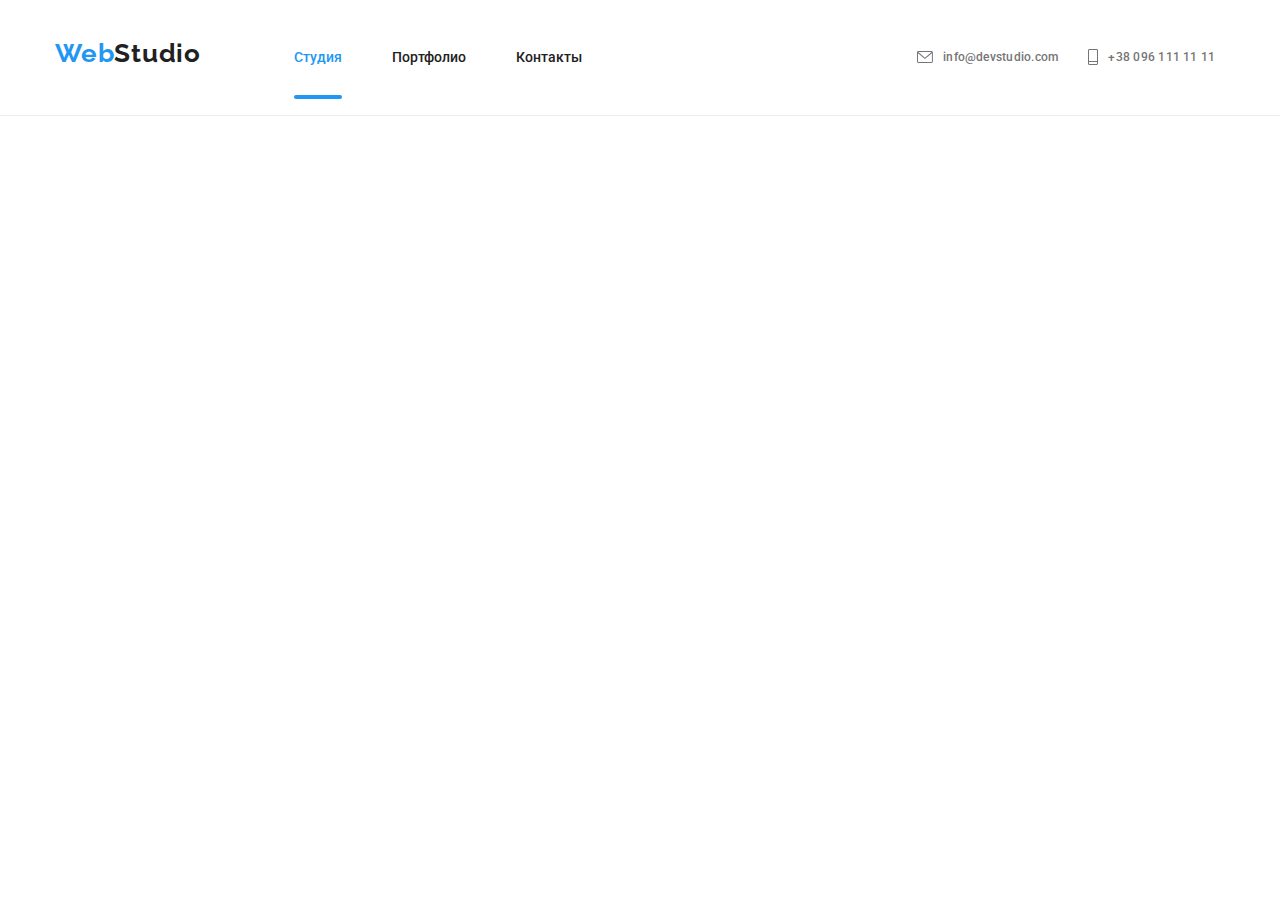
==== commit f3df2405: "header" ====
--- a/index.html
+++ b/index.html
@@ -9,12 +9,10 @@
     <link rel="preconnect" href="https://fonts.gstatic.com" crossorigin />
     <link
       href="https://fonts.googleapis.com/css2?family=Raleway:wght@700&family=Roboto:wght@400;500;700;900&display=swap"
-      rel="stylesheet"
-    />
+      rel="stylesheet"/>
     <link
       rel="stylesheet"
-      href="https://cdnjs.cloudflare.com/ajax/libs/modern-normalize/1.1.0/modern-normalize.min.css"
-    />
+      href="https://cdnjs.cloudflare.com/ajax/libs/modern-normalize/1.1.0/modern-normalize.min.css"/>
     <link rel="stylesheet" href="./css/main.min.css" />
   </head>
 
@@ -41,11 +39,10 @@
               <a class="menu_list_item link" href="#contacts">Контакты</a>
             </li>
           </ul>
-        </nav>
-        <ul class="site_nav_contact list header__container">
+          <ul class="site_nav_contact list">
           <li class="mail_link">
             <a
-              class="contact link mail_header mail_thumb"
+              class="contact link mail_header mail_thumb mobile_contact"
               href="mailto:info@devstudio.com"
               ><svg class="mail_icon" width="16" height="12">
                 <use href="./images/icons.svg#mail"></use>
@@ -55,7 +52,7 @@
           </li>
           <li class="phone_link">
             <a
-              class="contact phone_header link mail_thumb"
+              class="contact phone_header link mail_thumb mobile_contact"
               href="tel:+380961111111"
               ><svg class="phone_icon" width="10" height="16">
                 <use href="./images/icons.svg#phone"></use>
@@ -64,20 +61,83 @@
             </a>
           </li>
         </ul>
+        </nav>
+        <button type="button" class="mobile_menu_open_btn" data-menu-open> 
+          <svg class="mobile_menu_open_btn__icon" width="40px" height="40px" >
+            <use href="./images/icons.svg#mobile_menu_open_icon"> </use>
+          </svg> 
+        </button>
+        
+      </div>
+      <div class="mobile_menu" data-menu>
+        <div class="container mobile_menu__container">
+        <button type="button" class="mobile_menu__close_btn" data-menu-close >
+          <svg class="mobile_menu__close_icon" width="40px" height="40px">
+            <use href="./images/icons.svg#close_window"></use>
+          </svg>
+        </button>
+        <ul class="mobile_menu__site_nav list">
+            <li class="mobile_menu__list link_item">
+              <a class="mobile_menu__list_item current_page link" href="./index.html"
+                >Студия</a>
+            </li>
+            <li class="mobile_menu__list  link_item">
+              <a class="mobile_menu__list_item link" href="./portfolio.html"
+                >Портфолио</a>
+            </li>
+            <li class="mobile_menu__list  link_item">
+              <a class="mobile_menu__list_item link" href="#contacts">Контакты</a>
+            </li>
+          </ul>
+        <div>
+          <ul class="mobile_contacts__list list">
+            <li class="phone_link mobile_contacts__list_item">
+              <a
+              class="contact mobile_menu__phone link mobile_contact"
+              href="tel:+380961111111"
+              >+38 096 111 11 11
+            </a>
+            </li>
+            <li class="mobile_contacts__list_item">
+              <a
+              class="contact link mobile_menu__mail mobile_contact"
+              href="mailto:info@devstudio.com"
+              >info@devstudio.com
+            </a>
+            </li>
+        </ul>
+          </div>
+          <div class="mobile_social">
+            <ul class="mobile_social__list">
+              <li class="list mobile_social__list_item">
+              <a class="link mobile_social__list_item_link" href="">Instagram</a>
+            </li>
+            <li class="list mobile_social__list_item">
+              <a class="link mobile_social__list_item_link" href="">Twitter</a>
+            </li>
+            <li class="list mobile_social__list_item">
+              <a class="link mobile_social__list_item_link" href="">Facebook</a>
+            </li>
+            <li class="list mobile_social__list_item">
+              <a class="link mobile_social__list_item_link" href="">LinkedIn</a>
+            </li>
+            </ul>
+          </div>
+      </div>
       </div>
     </header>
     <main>
       <!---------------------------HERO---------------------------->
-      <section class="section_hero">
+      <!-- <section class="section_hero">
         <div class="container">
           <h1 class="title">Эффективные решения для вашего бизнеса</h1>
           <button class="hero_button" type="button" data-modal-open>
             Заказать услугу
           </button>
         </div>
-      </section>
+      </section> -->
       <!----------------------------ABOUT-------------------------->
-      <section class="hang section" id="portfolio">
+      <!-- <section class="hang section" id="portfolio">
         <div class="container hang_container">
           <ul class="hang_list list">
             <li class="hang_list__item">
@@ -146,9 +206,9 @@
             </li>
           </ul>
         </div>
-      </section>
+      </section> -->
       <!---------------------------SERVISES------------------------>
-      <section class="section">
+      <!-- <section class="section">
         <div class="container">
           <h2 class="section_title">Чем мы занимаемся</h2>
           <ul class="list servises__list">
@@ -193,9 +253,9 @@
             </li>
           </ul>
         </div>
-      </section>
+      </section> -->
       <!-----------------------OUR TEAM---------------------------->
-      <section class="team section" id="contacts">
+      <!-- <section class="team section" id="contacts">
         <div class="container">
           <h2 class="section_title">Наша команда</h2>
           <ul class="list team_list">
@@ -371,10 +431,9 @@
             </li>
           </ul>
         </div>
-      </section>
-
+      </section> -->
       <!---------------------------CLIENTS------------------------>
-      <section class="section">
+      <!-- <section class="section">
         <div class="container">
           <h2 class="section_title">Постоянные клиенты</h2>
           <ul class="clients__list">
@@ -422,10 +481,10 @@
             </li>
           </ul>
         </div>
-      </section>
+      </section> -->
     </main>
     <!--------------------------FOOTER--------------------------->
-    <footer class="footer">
+    <!-- <footer class="footer">
       <div class="container footer_container">
         <div class="footer_contacts">
           <a class="site_nav__logo_img logo_footer link" href="#logo" lang="en">
@@ -513,10 +572,9 @@
           </form>
         </div>
       </div>
-    </footer>
-
+    </footer> -->
     <!-------------------- MODAL WINDOW --------------------->
-    <div class="backdrop is-hidden" data-modal>
+    <!-- <div class="backdrop is-hidden" data-modal>
       <div class="modal">
         <button type="button" class="modal_close_button" data-modal-close>
           <svg class="modal_close_button_icon" width="18" height="18">
@@ -599,7 +657,9 @@
           <button class="contact_form_button" type="submit">Отправить</button>
         </form>
       </div>
-    </div>
-    <script src="./js/modal.js"></script>
+    </div> -->
+    <!-- <script src="./js/modal.js"></script> -->
+    <script src="./js/menu.js"></script>
+</body>
   </body>
 </html>
--- a/css/main.min.css
+++ b/css/main.min.css
@@ -1 +1 @@
-:root{--main_font: "Roboto", sans-serif;--secondary_font: "Raleway", sans-serif;--main_text_color_theme_dark: rgba(33, 33, 33, 1);--secondary_text_color_theme-dark: rgba(117, 117, 117, 1);--main_text_color_theme_light: rgba(255, 255, 255, 1);--secondary_text_color_theme_light: rgba(255, 255, 255, 0.6);--accent_color: rgba(33, 150, 243, 1);--hang_color: rgba(245, 244, 250, 1) }.visually_hidden{position:absolute;width:1px;height:1px;margin:-1px;border:0;padding:0;white-space:nowrap;clip-path:inset(100%);clip:rect(0 0 0 0);overflow:hidden}:root{--main_font: "Roboto", sans-serif;--secondary_font: "Raleway", sans-serif;--main_text_color_theme_dark: rgba(33, 33, 33, 1);--secondary_text_color_theme-dark: rgba(117, 117, 117, 1);--main_text_color_theme_light: rgba(255, 255, 255, 1);--secondary_text_color_theme_light: rgba(255, 255, 255, 0.6);--accent_color: rgba(33, 150, 243, 1);--hang_color: rgba(245, 244, 250, 1) }body{background-color:rgba(255,255,255,.8980392157);font-family:var(--main_font);color:var(--main_text_color_theme_dark)}h1,h2,h3,h4,h5,h6,p{margin-top:0;margin-bottom:0}ul,ol{margin-top:0;margin-bottom:0;padding-left:0}img{display:block}.list{list-style:none;text-decoration:none}.link{text-decoration:none}.container{width:1200px;padding-left:15px;padding-right:15px;margin-left:auto;margin-right:auto}.section{padding-top:94px;padding-bottom:94px}.site_nav__logo_img{font-family:var(--secondary_font);font-weight:bold;font-size:26px;line-height:100%;color:var(--main_text_color_theme_dark);align-items:center;letter-spacing:.03em;margin-right:93px;padding-bottom:25px;padding-top:24px}.logo_web{color:var(--accent_color)}.logo_studio{color:var(--main_text_color_theme_light)}.logo_footer{font-family:var(--secondary_font);font-weight:bold;font-size:26px;line-height:100%;color:var(--main_text_color_theme_dark);align-items:center;letter-spacing:.03em;margin-right:93px;padding-bottom:0;padding-top:0}.modal_close_button{position:absolute;top:8px;right:8px;display:flex;align-items:center;justify-content:center;width:30px;height:30px;border:1px solid rgba(0,0,0,.1);border-radius:50%;background-color:var(--main_text_color_theme_light);cursor:pointer;padding:0;transition:fill 250ms cubic-bezier(0.4, 0, 0.2, 1)}.modal_close_button:hover,.modal_close_button :focus{fill:var(--accent_color)}.social_link__footer{display:flex;align-items:center;justify-content:center;width:44px;height:44px;border-radius:50%;background-color:rgba(255,255,255,.1);fill:var(--main_text_color_theme_light);transition:background-color 250ms cubic-bezier(0.4, 0, 0.2, 1)}.social_link__footer:hover,.social_link__footer:focus{background-color:var(--accent_color)}.social_link__footer:hover.social_list__footer_icon,.social_link__footer:focus.social_list__footer_icon{fill:var(--main_text_color_theme_light)}.header{border-bottom:1px solid #ececec}.header__container{display:flex;align-items:center;justify-content:space-between}.menu_list_item{font-family:var(--main_font);font-weight:500;font-size:14px;line-height:1.33;color:var(--main_text_color_theme_dark);display:block;padding-bottom:32px;padding-top:32px;transition:color 250ms cubic-bezier(0.4, 0, 0.2, 1)}.menu_list_item:hover,.menu_list_item:focus{color:var(--accent_color)}.menu_list{position:relative}.menu_list:not(:last-child){margin-right:50px}.current_page{color:var(--accent_color)}.site_nav_menu .current_page::after{position:absolute;left:0;bottom:0;display:inline-block;content:"";height:4px;border-radius:2px;width:100%;background-color:var(--accent_color)}.site_nav{display:flex}.site_nav_menu{display:flex;align-items:center;justify-content:center}.site_nav_contact{display:flex;flex-direction:row;align-items:center;justify-content:center;font-family:var(--main_font);font-size:14px;font-weight:500;font-style:normal;line-height:16px;letter-spacing:.02em}.contact{color:var(--secondary_text_color_theme-dark);transition:color 250ms cubic-bezier(0.4, 0, 0.2, 1)}.contact:hover,.contact:focus{color:var(--accent_color)}.contact_footer{font-style:normal;font-weight:400;font-size:14px;letter-spacing:.03em}.header.header__container{position:relative;display:flex;align-items:center;justify-content:center}.mail_thumb{display:flex;align-items:center;justify-content:center}.mail_link{display:flex;align-items:center;justify-content:center;margin-right:30px}.phone_link{display:flex;align-items:center;justify-content:flex-end}.mail_icon{margin-right:10px;fill:var(--secondary_text_color_theme-dark);transition:fill 250ms cubic-bezier(0.4, 0, 0.2, 1)}.mail_link:hover .mail_icon,.mail_link:focus .mail_icon{fill:var(--accent_color)}.phone_icon{margin-right:10px;fill:var(--secondary_text_color_theme-dark);transition:fill 250ms cubic-bezier(0.4, 0, 0.2, 1)}.phone_link:hover .phone_icon,.phone_link:focus .phone_icon{fill:var(--accent_color)}.phone_link .phone_icon::before{position:absolute;display:flex;align-items:center;justify-content:center;padding-right:10px;fill:var(--secondary_text_color_theme-dark);transition:fill 250ms cubic-bezier(0.4, 0, 0.2, 1)}.section_hero{background-color:#2f303a;padding-top:200px;padding-bottom:200px;text-align:center;margin-left:auto;margin-right:auto;max-width:1600px;height:600px;background-image:linear-gradient(rgba(47, 48, 58, 0.4), rgba(47, 48, 58, 0.4)),url(../images/hero_img.jpg);background-position:center;background-repeat:no-repeat;justify-content:center}.title{font-family:var(--main_font);font-weight:900;font-size:44px;line-height:1.36;text-align:center;letter-spacing:.06em;text-transform:uppercase;color:var(--main_text_color_theme_light);margin:0 auto;width:696px}.section_title{font-style:normal;font-weight:700;font-size:36px;line-height:1.17;text-align:center;letter-spacing:.03em;margin-bottom:50px}.hero_button{font-family:var(--main_font);font-style:normal;font-weight:700;font-size:16px;line-height:30px;text-align:center;letter-spacing:.06em;background-color:var(--accent_color);box-shadow:0px 4px 4px rgba(0,0,0,.15);border-radius:4px;margin-top:30px;border:0;width:200px;height:50px;color:var(--main_text_color_theme_light);transition:background-color 250ms cubic-bezier(0.4, 0, 0.2, 1),color 250ms cubic-bezier(0.4, 0, 0.2, 1)}.hero_button:hover,.hero_button:focus{background-color:#188ce8;color:var(--main_text_color_theme_light)}.hang{padding-bottom:0}.hang_title{font-weight:700;font-size:14px;line-height:1.14;letter-spacing:.03em;text-transform:uppercase;color:var(--main_text_color_theme_dark);margin-bottom:10px}.hang_description{font-style:normal;font-weight:400;font-size:14px;line-height:1.71;letter-spacing:.03em;color:var(--secondary_text_color_theme-dark);width:270px;height:75px}.hang_list{display:flex;margin-left:-30px;margin-top:-30px}.hang_list__item{margin-left:30px;margin-top:30px;width:270px}.hang_list__item_element{display:flex;align-items:center;justify-content:center;width:270px;height:120px;height:120px;margin-bottom:30px;background-color:var(--hang_color);border-radius:4px}.hang_list__item_element_icon{display:flex;background-position:center}.servises__list{display:flex;margin-left:-30px;margin-top:-30px}.servises__list_item{margin-left:30px;margin-top:30px;flex-basis:calc((100% - 90px)/3)}.service__list_item_thumb{position:relative}.services_item{position:absolute;bottom:0;width:100%;height:70px;background:rgba(47,48,58,.8);padding-top:27px;padding-bottom:27px}.services_item_title{font-family:var(--main_font);font-style:normal;font-weight:700;font-size:14px;line-height:16px;letter-spacing:.03em;text-transform:uppercase;color:var(--main_text_color_theme_light);text-align:center;height:70px}.team{background:#f5f4fa}.team_list{display:flex;margin-left:-30px;margin-top:-30px}.team__member_card{margin-left:30px;margin-top:30px;flex-basis:calc((100% - 120px)/4);background-color:var(--main_text_color_theme_light);box-shadow:0px 1px 3px rgba(0,0,0,.12),0px 1px 1px rgba(0,0,0,.14),0px 2px 1px rgba(0,0,0,.2);border-radius:0px 0px 4px 4px}.team__member_card_detail{padding-top:30px;padding-bottom:30px;padding-left:10px;padding-right:10px}.team__member_name{font-style:normal;font-weight:500;font-size:16px;line-height:1.18;text-align:center;letter-spacing:.03em;margin-bottom:10px}.team__member_position{font-style:normal;font-weight:400;font-size:16px;line-height:1.19;text-align:center;letter-spacing:.03em;color:var(--secondary_text_color_theme-dark);margin-bottom:16px}.social_list{display:flex;justify-content:center}.social_list_link{display:flex;align-items:center;justify-content:center;width:44px;height:44px;border-radius:50%;background-color:var(--main_text_color_theme_light);transition:background-color 250ms cubic-bezier(0.4, 0, 0.2, 1)}.social_list_link:hover,.social_list_link:focus{background-color:var(--accent_color)}.social_list_icon{fill:#afb1b8;transition:fill 250ms cubic-bezier(0.4, 0, 0.2, 1)}.social_list_link:hover .social_list_icon,.social_list_link:focus .social_list_icon{fill:var(--main_text_color_theme_light)}.social_list_item:not(:last-child){margin-right:10px}.button_item{background-color:#2196f3;font-family:var(--main_font);cursor:pointer;background:#f5f4fa;font-style:normal;font-weight:500;font-size:16px;text-align:center;letter-spacing:.03em;padding-top:6px;padding-bottom:6px;padding-right:22px;padding-left:22px;border-radius:4px;border:0;transition:background 250ms cubic-bezier(0.4, 0, 0.2, 1),color 250ms cubic-bezier(0.4, 0, 0.2, 1),box-shadow 250ms cubic-bezier(0.4, 0, 0.2, 1)}.button_item:hover,.button_item:focus{background:var(--accent_color);color:var(--main_text_color_theme_light);box-shadow:0px 3px 1px rgba(0,0,0,.1),0px 1px 2px rgba(0,0,0,.08),0px 2px 2px rgba(0,0,0,.12)}.button{color:var(--secondary_text_color_theme_light)}.button_list{margin-top:8px;margin-left:8px}.button_item_list{display:flex;margin-bottom:50px;justify-content:center;margin-left:-8px;margin-top:-8px}.project__item_title{color:var(--main_text_color_theme_dark);font-style:normal;font-weight:700;font-size:18px;line-height:2;letter-spacing:.06em;margin-bottom:4px}.project__item_description{color:var(--secondary_text_color_theme-dark);font-style:normal;font-weight:400;font-size:16px;line-height:1.87;letter-spacing:.03em}.project{display:flex;flex-wrap:wrap;margin-left:-30px;margin-top:-30px}.project__item{margin-left:30px;margin-top:30px;flex-basis:370px;background-color:var(--main_text_color_theme_light);transition:box-shadow 250ms cubic-bezier(0.4, 0, 0.2, 1)}.project__item_link{transition:box-shadow 250ms cubic-bezier(0.4, 0, 0.2, 1)}.project__item_link:hover,.project__item_link:focus{display:block;box-shadow:0px 1px 1px rgba(0,0,0,.12),0px 4px 4px rgba(0,0,0,.06),1px 4px 6px rgba(0,0,0,.16)}.project__item_detail{padding-top:20px;padding-bottom:20px;padding-left:24px;padding-right:24px;border-left:1px solid #eee;border-right:1px solid #eee;border-bottom:1px solid #eee}.project__item_thumb{position:relative;overflow:hidden}.project__item_overlay{position:absolute;display:flex;align-items:center;justify-content:center;top:0;left:0;width:100%;height:100%;background:rgba(33,150,243,.9);padding-left:24px;padding-right:24px;transform:translatey(100%);transition:transform 250ms cubic-bezier(0.4, 0, 0.2, 1)}.project__item_link:hover .project__item_overlay,.project__item_link:focus .project__item_overlay{transform:translate(0)}.project__item_overlay_text{font-family:var(--main_font);font-style:normal;font-weight:400;font-size:18px;line-height:28px;letter-spacing:.03em;color:#f5f4fa}.clients__list{display:flex;align-items:center;justify-content:center}.client__list_item:not(:first-child){margin-left:30px;display:flex}.client__list_item_link{display:flex;align-items:center;justify-content:center;width:170px;height:92px;border:1px solid #afb1b8;border-radius:4px;transition:border-color 250ms cubic-bezier(0.4, 0, 0.2, 1)}.client__list_item_link:hover,.client__list_item_link:focus{border-color:var(--accent_color)}.client__list_item_icon{display:flex;justify-content:space-around;fill:#afb1b8;transition:fill 250ms cubic-bezier(0.4, 0, 0.2, 1)}.client__list_item_link:hover .client__list_item_icon,.client__list_item_link:focus .client__list_item_icon{fill:var(--accent_color)}.backdrop{position:fixed;top:0;left:0;width:100%;height:100%;background-color:rgba(0,0,0,.2)}.backdrop.is-hidden{opacity:0;visibility:hidden;pointer-events:none}.modal{position:absolute;top:50%;left:50%;transform:translate(-50%, -50%);width:528px;height:581px;background:var(--main_text_color_theme_light);box-shadow:0px 1px 3px rgba(0,0,0,.12),0px 1px 1px rgba(0,0,0,.14),0px 2px 1px rgba(0,0,0,.2);border-radius:4px}.contact_form{display:flex;flex-direction:column;padding-top:40px;padding-left:40px;padding-right:40px}.contact_form_title{text-align:center;justify-content:center;font-family:var(--main_font);font-style:normal;font-weight:700;font-size:20px;line-height:23px;letter-spacing:.03em;color:var(--main_text_color_theme_dark);margin-bottom:12px}.contact_form_field_span{padding-bottom:4px;font-family:var(--main_font);font-style:normal;font-weight:400;font-size:12px;line-height:14px;letter-spacing:.01em;color:var(--secondary_text_color_theme-dark)}.contact_form_field{margin-bottom:10px}.contact_form_input_wrapper{position:relative;margin-top:4px;transition:outline 250ms cubic-bezier(0.4, 0, 0.2, 1),border-color 250ms cubic-bezier(0.4, 0, 0.2, 1)}.contact_form_input{width:100%;height:40px;padding-left:42px;border:1px solid rgba(33,33,33,.2);border-radius:4px;cursor:pointer;transition:outline 250ms cubic-bezier(0.4, 0, 0.2, 1),border-color 250ms cubic-bezier(0.4, 0, 0.2, 1)}.contact_form_input:focus{outline:none;border-color:var(--accent_color)}.contact_form_icon{position:absolute;top:50%;left:15px;transform:translateY(-50%);color:var(--main_text_color_theme_dark);transition:color 250ms cubic-bezier(0.4, 0, 0.2, 1)}.contact_form_input:focus+.contact_form_icon{fill:var(--accent_color)}.contact_form_message{width:100%;height:120px;margin-top:6px;resize:none;padding:12px 16px;border:1px solid rgba(33,33,33,.2);border-radius:4px;cursor:pointer;transition:outline 250ms cubic-bezier(0.4, 0, 0.2, 1),border-color 250ms cubic-bezier(0.4, 0, 0.2, 1)}.contact_form_message::placeholder{text-transform:uppercase}.contact_form_message:focus{outline:none;border-color:var(--accent_color)}.contact_form_checkbox_label{display:flex;align-items:center;font-size:14px;margin-bottom:30px;font-family:var(--main_font);font-style:normal;font-weight:400;font-size:14px;line-height:24px;letter-spacing:.03em;color:var(--secondary_text_color_theme-dark)}.contact_form_checkbox_label::before{display:flex;justify-content:center;align-items:center;width:18px;height:18px;border:1px solid #555;cursor:pointer;content:"";margin-right:10px;color:var(--main_text_color_theme_dark);border-radius:2px;transition:outline 250ms cubic-bezier(0.4, 0, 0.2, 1);background-color:var(--main_text_color_theme_light)}.contact_form_checkbox:checked+.contact_form_checkbox_label::before{background-color:var(--accent_color);background-image:url(../images/checkbox_icon.svg);background-repeat:no-repeat;background-size:contain;background-position:center;background-origin:border-box;border:1px solid var(--accent_color);border-radius:2px;padding-top:4px}.contact_form_checkbox:focus+.contact_form_checkbox_label::before{border:2px solid var(--accent_color)}.contact_form-checkbox_link{color:var(--accent_color)}.contact_form_button{align-self:center;text-align:center;box-shadow:0;width:200px;height:50px;background:var(--accent_color);box-shadow:0px 4px 4px rgba(0,0,0,.15);border:0;border-radius:4px;font-family:var(--main_font);font-style:normal;font-weight:700;font-size:16px;line-height:30px;letter-spacing:.06em;color:var(--main_text_color_theme_light);padding:10px;padding-bottom:40px;cursor:pointer}.footer{background-color:#2f303a;padding-top:60px;padding-bottom:60px}.footer_container{display:flex;align-items:baseline}.address{font-family:var(--main_font);font-weight:400;font-size:14px;line-height:24px;letter-spacing:1.71;font-style:normal;text-decoration:none;margin-top:20px}.detai_adress{color:var(--main_text_color_theme_light);padding-top:111px}.address__detail{margin-bottom:9px}.address__detail:not(:last-child){margin-bottom:9px}.address__detail:last-child{margin-bottom:0}.contact_footer{margin-left:0}.social_list__container{display:flex}.social_list__container{display:flex;margin-left:70px;flex-direction:column}.social_list__footer_title{display:flex;font-weight:700;font-size:14px;line-height:1.14;letter-spacing:.03em;text-transform:uppercase;color:var(--main_text_color_theme_light);margin-bottom:20px}.social_link__footer{display:flex;align-items:center;justify-content:center;width:44px;height:44px;border-radius:50%;background-color:rgba(255,255,255,.1);fill:var(--main_text_color_theme_light);transition:background-color 250ms cubic-bezier(0.4, 0, 0.2, 1)}.social_link__footer:hover,.social_link__footer:focus{background-color:var(--accent_color)}.social_list__footer{display:flex;justify-content:center;align-items:center}.social_list__footer_item{display:block;justify-content:center;align-items:center}.social_list__footer_item:not(:last-child){margin-right:10px}.social_list__footer_icon{width:20px;height:20px;transition:fill 250ms cubic-bezier(0.4, 0, 0.2, 1);fill:var(--main_text_color_theme_light)}.subscribe_container{margin-left:93px}.subscribe_list_item{display:flex;align-items:center;justify-content:center;width:200px;height:50px}.subscribe_input{width:358px;height:50px;border:1px solid rgba(255,255,255,.3);filter:drop-shadow(0px 4px 4px rgba(0, 0, 0, 0.15));border-radius:4px;margin-right:12px;background:0;padding-left:16px}.subscribe_title{display:flex;font-weight:700;font-size:14px;line-height:1.14;letter-spacing:.03em;text-transform:uppercase;color:var(--main_text_color_theme_light);margin-bottom:20px}.subscribe_button{display:flex;align-items:center;text-align:center;justify-content:center;box-shadow:0;width:200px;height:50px;background:var(--accent_color);box-shadow:0px 4px 4px rgba(0,0,0,.15);border-radius:4px;border:0;font-family:var(--main_font);font-style:normal;font-weight:700;font-size:16px;line-height:30px;letter-spacing:.06em;color:var(--main_text_color_theme_light)}.subscribe{text-align:center;justify-content:center}.subscribe_input{color:var(--main_text_color_theme_light);background-color:rgba(0,0,0,0)}.subscribe_icon{width:24px;height:24px;margin-left:10px}/*# sourceMappingURL=main.min.css.map */+:root{--main_font: "Roboto", sans-serif;--secondary_font: "Raleway", sans-serif;--main_text_color_theme_dark: rgba(33, 33, 33, 1);--secondary_text_color_theme-dark: rgba(117, 117, 117, 1);--main_text_color_theme_light: rgba(255, 255, 255, 1);--secondary_text_color_theme_light: rgba(255, 255, 255, 0.6);--accent_color: rgba(33, 150, 243, 1);--hang_color: rgba(245, 244, 250, 1) }.visually_hidden{position:absolute;width:1px;height:1px;margin:-1px;border:0;padding:0;white-space:nowrap;clip-path:inset(100%);clip:rect(0 0 0 0);overflow:hidden}:root{--main_font: "Roboto", sans-serif;--secondary_font: "Raleway", sans-serif;--main_text_color_theme_dark: rgba(33, 33, 33, 1);--secondary_text_color_theme-dark: rgba(117, 117, 117, 1);--main_text_color_theme_light: rgba(255, 255, 255, 1);--secondary_text_color_theme_light: rgba(255, 255, 255, 0.6);--accent_color: rgba(33, 150, 243, 1);--hang_color: rgba(245, 244, 250, 1) }body{background-color:rgba(255,255,255,.8980392157);font-family:var(--main_font);color:var(--main_text_color_theme_dark)}h1,h2,h3,h4,h5,h6,p{margin-top:0;margin-bottom:0}ul,ol{margin-top:0;margin-bottom:0;padding-left:0}img{display:block}.list{list-style:none;text-decoration:none}.link{text-decoration:none}.container{width:100%;padding-left:15px;padding-right:15px;background-color:#fff}@media screen and (min-width: 480px){.container{width:480px;margin-left:auto;margin-right:auto}}@media screen and (min-width: 768px){.container{width:768px}}@media screen and (min-width: 1200px){.container{width:1200px}}.section{padding-top:94px;padding-bottom:94px}@media screen and (max-width: 768px){.mobile_menu{position:fixed;left:0;top:0;width:100%;height:100%;opacity:0;visibility:hidden;pointer-events:none;transition:opacity 250ms cubic-bezier(0.4, 0, 0.2, 1),visibility 250ms cubic-bezier(0.4, 0, 0.2, 1)}.mobile_menu.is-open{opacity:1;visibility:visible;pointer-events:auto}.mobile_menu__container{position:relative;padding-top:48px;padding-bottom:48px;padding-left:40px}.mobile_menu__close_btn{position:absolute;top:10px;right:15px;background:rgba(0,0,0,0);border:none;padding:0;line-height:0;padding:11px}.mobile_menu__close_icon:hover,.mobile_menu__close_icon:focus{fill:var(--accent_color)}.mobile_menu_open_btn__icon:hover,.mobile_menu_open_btn__icon:focus{fill:var(--accent_color)}}@media screen and (min-width: 768px){.mobile_menu{display:none}}.site_nav__logo_img{font-family:var(--secondary_font);font-weight:bold;font-size:26px;line-height:100%;color:var(--main_text_color_theme_dark);align-items:center;letter-spacing:.03em;margin-right:88px;padding-bottom:25px;padding-top:24px}.logo_web{color:var(--accent_color)}.logo_studio{color:var(--main_text_color_theme_light)}.logo_footer{font-family:var(--secondary_font);font-weight:bold;font-size:26px;line-height:100%;color:var(--main_text_color_theme_dark);align-items:center;letter-spacing:.03em;margin-right:88px;padding-bottom:0;padding-top:0}@media screen and (min-width: 1200px){.site_nav__logo_img{margin-right:93px}}.modal_close_button{position:absolute;top:8px;right:8px;display:flex;align-items:center;justify-content:center;width:30px;height:30px;border:1px solid rgba(0,0,0,.1);border-radius:50%;background-color:var(--main_text_color_theme_light);cursor:pointer;padding:0;transition:fill 250ms cubic-bezier(0.4, 0, 0.2, 1)}.modal_close_button:hover,.modal_close_button :focus{fill:var(--accent_color)}.social_link__footer{display:flex;align-items:center;justify-content:center;width:44px;height:44px;border-radius:50%;background-color:rgba(255,255,255,.1);fill:var(--main_text_color_theme_light);transition:background-color 250ms cubic-bezier(0.4, 0, 0.2, 1)}.social_link__footer:hover,.social_link__footer:focus{background-color:var(--accent_color)}.social_link__footer:hover.social_list__footer_icon,.social_link__footer:focus.social_list__footer_icon{fill:var(--main_text_color_theme_light)}.header__container{display:flex;align-items:center;justify-content:space-between;padding-top:16px;padding-bottom:16px}.mobile_menu__list{padding-bottom:32px}.mobile_menu__site_nav{padding-top:48px;padding-left:0;margin-bottom:302px}.mobile_menu__list_item{font-weight:500;font-family:var(--main_font);font-size:40px;line-height:47px;text-align:left;letter-spacing:.02em;color:var(--main_text_color_theme_dark);display:block;margin-bottom:35,71px;transition:color 250ms cubic-bezier(0.4, 0, 0.2, 1)}.mobile_menu__list_item:hover,.mobile_menu__list_item:focus{color:var(--accent_color)}.current_page{color:var(--accent_color)}.mobile_menu__site_nav{display:block;align-items:flex-start;justify-content:flex-start}.mobile_contacts__list_item{padding-top:32px}.mobile_menu__phone{padding-bottom:32px;font-family:var(--main_font);font-style:normal;font-weight:500;font-size:34px;line-height:40px;letter-spacing:.02em;color:var(--accent_color)}.mobile_menu__mail{font-family:var(--main_font);font-style:normal;font-weight:500;font-size:24px;line-height:28px;letter-spacing:.02em;color:var(--secondary_text_color_theme-dark)}.mobile_social__list{padding-top:64px;display:flex;flex-direction:row;justify-content:space-between;align-items:center}.mobile_social__list_item_link{font-family:var(--main_font);font-style:normal;font-weight:500;font-size:18px;line-height:1,22;letter-spacing:.02em;color:var(--accent_color)}.mobile_social__list_item::after{content:"";margin-left:15px;border:1px solid rgba(33,33,33,.2);transform:rotate(90deg)}.mobile_social__list_item:last-child:after{content:"";border:none}@media screen and (max-width: 768px){.site_nav_menu{display:none}.site_nav_contact{display:none}.mobile_menu_open_btn{background:rgba(0,0,0,0);border:0;padding:0;line-height:0}}@media screen and (min-width: 768px){.mobile_menu_open_btn{display:none}.site_nav_menu{display:flex;align-items:center;justify-content:space-evenly}.site_nav_contact{display:block}.header__container{display:block}.menu_list_item{font-family:var(--main_font);font-weight:500;font-size:14px;line-height:1.33;color:var(--main_text_color_theme_dark);display:block;padding-bottom:32px;padding-top:32px;transition:color 250ms cubic-bezier(0.4, 0, 0.2, 1)}.menu_list_item:hover,.menu_list_item:focus{color:var(--accent_color)}.menu_list{position:relative}.menu_list:not(:last-child){margin-right:50px}.current_page{color:var(--accent_color)}.site_nav_menu .current_page::after{position:absolute;left:0;bottom:0;display:inline-block;content:"";height:4px;border-radius:2px;width:100%;background-color:var(--accent_color)}.site_nav{display:flex}.mobile_contact{color:var(--secondary_text_color_theme-dark);transition:color 250ms cubic-bezier(0.4, 0, 0.2, 1);display:flex;align-items:center;font-family:var(--main_font);font-size:12px;font-weight:500;font-style:normal;line-height:14px;letter-spacing:.02em}.mobile_contact:hover,.mobile_contact:focus{color:var(--accent_color)}.site_nav_contact{padding-top:21px;padding-left:80px;padding-right:0px}.mail_link{margin-bottom:10px}.mail_icon{margin-right:8px;fill:var(--secondary_text_color_theme-dark);transition:fill 250ms cubic-bezier(0.4, 0, 0.2, 1)}.mail_link:hover .mail_icon,.mail_link:focus .mail_icon{fill:var(--accent_color)}.phone_icon{margin-right:8px;fill:var(--secondary_text_color_theme-dark);transition:fill 250ms cubic-bezier(0.4, 0, 0.2, 1)}.phone_link:hover .phone_icon,.phone_link:focus .phone_icon{fill:var(--accent_color)}.phone_link .phone_icon::before{position:absolute;display:flex;align-items:center;justify-content:center;padding-right:10px;fill:var(--secondary_text_color_theme-dark);transition:fill 250ms cubic-bezier(0.4, 0, 0.2, 1)}}@media screen and (min-width: 1200px){.header{border-bottom:1px solid #ececec}.header__container{display:flex;align-items:center;justify-content:space-between}.menu_list_item{font-family:var(--main_font);font-weight:500;font-size:14px;line-height:1.33;color:var(--main_text_color_theme_dark);display:block;padding-bottom:32px;padding-top:32px;transition:color 250ms cubic-bezier(0.4, 0, 0.2, 1)}.menu_list_item:hover,.menu_list_item:focus{color:var(--accent_color)}.menu_list{position:relative}.menu_list:not(:last-child){margin-right:50px}.current_page{color:var(--accent_color)}.site_nav_menu .current_page::after{position:absolute;left:0;bottom:0;display:inline-block;content:"";height:4px;border-radius:2px;width:100%;background-color:var(--accent_color)}.site_nav_menu{display:flex;align-items:center;justify-content:center}.site_nav_contact{display:flex;flex-direction:row;align-items:center;justify-content:center;font-family:var(--main_font);font-size:14px;font-weight:500;font-style:normal;line-height:16px;letter-spacing:.02em;padding-top:0;padding-left:335px}.contact{color:var(--secondary_text_color_theme-dark);transition:color 250ms cubic-bezier(0.4, 0, 0.2, 1)}.contact:hover,.contact:focus{color:var(--accent_color)}.contact_footer{font-style:normal;font-weight:400;font-size:14px;letter-spacing:.03em}.header.header__container{position:relative;display:flex;align-items:center;justify-content:center}.mail_thumb{display:flex;align-items:center;justify-content:center;flex-direction:row}.mail_link{display:flex;align-items:center;justify-content:center;margin-right:30px;margin-bottom:0}.phone_link{display:flex;align-items:center;justify-content:flex-end}.mail_icon{margin-right:10px;fill:var(--secondary_text_color_theme-dark);transition:fill 250ms cubic-bezier(0.4, 0, 0.2, 1)}.mail_link:hover .mail_icon,.mail_link:focus .mail_icon{fill:var(--accent_color)}.phone_icon{margin-right:10px;fill:var(--secondary_text_color_theme-dark);transition:fill 250ms cubic-bezier(0.4, 0, 0.2, 1)}.phone_link:hover .phone_icon,.phone_link:focus .phone_icon{fill:var(--accent_color)}.phone_link .phone_icon::before{position:absolute;display:flex;align-items:center;justify-content:center;padding-right:10px;fill:var(--secondary_text_color_theme-dark);transition:fill 250ms cubic-bezier(0.4, 0, 0.2, 1)}}.section_hero{background-color:#2f303a;padding-top:200px;padding-bottom:200px;text-align:center;margin-left:auto;margin-right:auto;max-width:1600px;height:600px;background-image:linear-gradient(rgba(47, 48, 58, 0.4), rgba(47, 48, 58, 0.4)),url(../images/hero_img.jpg);background-position:center;background-repeat:no-repeat;justify-content:center}.title{font-family:var(--main_font);font-weight:900;font-size:44px;line-height:1.36;text-align:center;letter-spacing:.06em;text-transform:uppercase;color:var(--main_text_color_theme_light);margin:0 auto;width:696px}.section_title{font-style:normal;font-weight:700;font-size:36px;line-height:1.17;text-align:center;letter-spacing:.03em;margin-bottom:50px}.hero_button{font-family:var(--main_font);font-style:normal;font-weight:700;font-size:16px;line-height:30px;text-align:center;letter-spacing:.06em;background-color:var(--accent_color);box-shadow:0px 4px 4px rgba(0,0,0,.15);border-radius:4px;margin-top:30px;border:0;width:200px;height:50px;color:var(--main_text_color_theme_light);transition:background-color 250ms cubic-bezier(0.4, 0, 0.2, 1),color 250ms cubic-bezier(0.4, 0, 0.2, 1)}.hero_button:hover,.hero_button:focus{background-color:#188ce8;color:var(--main_text_color_theme_light)}.hang{padding-bottom:0}.hang_title{font-weight:700;font-size:14px;line-height:1.14;letter-spacing:.03em;text-transform:uppercase;color:var(--main_text_color_theme_dark);margin-bottom:10px}.hang_description{font-style:normal;font-weight:400;font-size:14px;line-height:1.71;letter-spacing:.03em;color:var(--secondary_text_color_theme-dark);width:270px;height:75px}.hang_list{display:flex;margin-left:-30px;margin-top:-30px}.hang_list__item{margin-left:30px;margin-top:30px;width:270px}.hang_list__item_element{display:flex;align-items:center;justify-content:center;width:270px;height:120px;height:120px;margin-bottom:30px;background-color:var(--hang_color);border-radius:4px}.hang_list__item_element_icon{display:flex;background-position:center}.servises__list{display:flex;margin-left:-30px;margin-top:-30px}.servises__list_item{margin-left:30px;margin-top:30px;flex-basis:calc((100% - 90px)/3)}.service__list_item_thumb{position:relative}.services_item{position:absolute;bottom:0;width:100%;height:70px;background:rgba(47,48,58,.8);padding-top:27px;padding-bottom:27px}.services_item_title{font-family:var(--main_font);font-style:normal;font-weight:700;font-size:14px;line-height:16px;letter-spacing:.03em;text-transform:uppercase;color:var(--main_text_color_theme_light);text-align:center;height:70px}.team{background:#f5f4fa}.team_list{display:flex;margin-left:-30px;margin-top:-30px}.team__member_card{margin-left:30px;margin-top:30px;flex-basis:calc((100% - 120px)/4);background-color:var(--main_text_color_theme_light);box-shadow:0px 1px 3px rgba(0,0,0,.12),0px 1px 1px rgba(0,0,0,.14),0px 2px 1px rgba(0,0,0,.2);border-radius:0px 0px 4px 4px}.team__member_card_detail{padding-top:30px;padding-bottom:30px;padding-left:10px;padding-right:10px}.team__member_name{font-style:normal;font-weight:500;font-size:16px;line-height:1.18;text-align:center;letter-spacing:.03em;margin-bottom:10px}.team__member_position{font-style:normal;font-weight:400;font-size:16px;line-height:1.19;text-align:center;letter-spacing:.03em;color:var(--secondary_text_color_theme-dark);margin-bottom:16px}.social_list{display:flex;justify-content:center}.social_list_link{display:flex;align-items:center;justify-content:center;width:44px;height:44px;border-radius:50%;background-color:var(--main_text_color_theme_light);transition:background-color 250ms cubic-bezier(0.4, 0, 0.2, 1)}.social_list_link:hover,.social_list_link:focus{background-color:var(--accent_color)}.social_list_icon{fill:#afb1b8;transition:fill 250ms cubic-bezier(0.4, 0, 0.2, 1)}.social_list_link:hover .social_list_icon,.social_list_link:focus .social_list_icon{fill:var(--main_text_color_theme_light)}.social_list_item:not(:last-child){margin-right:10px}.button_item{background-color:#2196f3;font-family:var(--main_font);cursor:pointer;background:#f5f4fa;font-style:normal;font-weight:500;font-size:16px;text-align:center;letter-spacing:.03em;padding-top:6px;padding-bottom:6px;padding-right:22px;padding-left:22px;border-radius:4px;border:0;transition:background 250ms cubic-bezier(0.4, 0, 0.2, 1),color 250ms cubic-bezier(0.4, 0, 0.2, 1),box-shadow 250ms cubic-bezier(0.4, 0, 0.2, 1)}.button_item:hover,.button_item:focus{background:var(--accent_color);color:var(--main_text_color_theme_light);box-shadow:0px 3px 1px rgba(0,0,0,.1),0px 1px 2px rgba(0,0,0,.08),0px 2px 2px rgba(0,0,0,.12)}.button{color:var(--secondary_text_color_theme_light)}.button_list{margin-top:8px;margin-left:8px}.button_item_list{display:flex;margin-bottom:50px;justify-content:center;margin-left:-8px;margin-top:-8px}.project__item_title{color:var(--main_text_color_theme_dark);font-style:normal;font-weight:700;font-size:18px;line-height:2;letter-spacing:.06em;margin-bottom:4px}.project__item_description{color:var(--secondary_text_color_theme-dark);font-style:normal;font-weight:400;font-size:16px;line-height:1.87;letter-spacing:.03em}.project{display:flex;flex-wrap:wrap;margin-left:-30px;margin-top:-30px}.project__item{margin-left:30px;margin-top:30px;flex-basis:370px;background-color:var(--main_text_color_theme_light);transition:box-shadow 250ms cubic-bezier(0.4, 0, 0.2, 1)}.project__item_link{transition:box-shadow 250ms cubic-bezier(0.4, 0, 0.2, 1)}.project__item_link:hover,.project__item_link:focus{display:block;box-shadow:0px 1px 1px rgba(0,0,0,.12),0px 4px 4px rgba(0,0,0,.06),1px 4px 6px rgba(0,0,0,.16)}.project__item_detail{padding-top:20px;padding-bottom:20px;padding-left:24px;padding-right:24px;border-left:1px solid #eee;border-right:1px solid #eee;border-bottom:1px solid #eee}.project__item_thumb{position:relative;overflow:hidden}.project__item_overlay{position:absolute;display:flex;align-items:center;justify-content:center;top:0;left:0;width:100%;height:100%;background:rgba(33,150,243,.9);padding-left:24px;padding-right:24px;transform:translatey(100%);transition:transform 250ms cubic-bezier(0.4, 0, 0.2, 1)}.project__item_link:hover .project__item_overlay,.project__item_link:focus .project__item_overlay{transform:translate(0)}.project__item_overlay_text{font-family:var(--main_font);font-style:normal;font-weight:400;font-size:18px;line-height:28px;letter-spacing:.03em;color:#f5f4fa}.clients__list{display:flex;align-items:center;justify-content:center}.client__list_item:not(:first-child){margin-left:30px;display:flex}.client__list_item_link{display:flex;align-items:center;justify-content:center;width:170px;height:92px;border:1px solid #afb1b8;border-radius:4px;transition:border-color 250ms cubic-bezier(0.4, 0, 0.2, 1)}.client__list_item_link:hover,.client__list_item_link:focus{border-color:var(--accent_color)}.client__list_item_icon{display:flex;justify-content:space-around;fill:#afb1b8;transition:fill 250ms cubic-bezier(0.4, 0, 0.2, 1)}.client__list_item_link:hover .client__list_item_icon,.client__list_item_link:focus .client__list_item_icon{fill:var(--accent_color)}.backdrop{position:fixed;top:0;left:0;width:100%;height:100%;background-color:rgba(0,0,0,.2)}.backdrop.is-hidden{opacity:0;visibility:hidden;pointer-events:none}.modal{position:absolute;top:50%;left:50%;transform:translate(-50%, -50%);width:528px;height:581px;background:var(--main_text_color_theme_light);box-shadow:0px 1px 3px rgba(0,0,0,.12),0px 1px 1px rgba(0,0,0,.14),0px 2px 1px rgba(0,0,0,.2);border-radius:4px}.contact_form{display:flex;flex-direction:column;padding-top:40px;padding-left:40px;padding-right:40px}.contact_form_title{text-align:center;justify-content:center;font-family:var(--main_font);font-style:normal;font-weight:700;font-size:20px;line-height:23px;letter-spacing:.03em;color:var(--main_text_color_theme_dark);margin-bottom:12px}.contact_form_field_span{padding-bottom:4px;font-family:var(--main_font);font-style:normal;font-weight:400;font-size:12px;line-height:14px;letter-spacing:.01em;color:var(--secondary_text_color_theme-dark)}.contact_form_field{margin-bottom:10px}.contact_form_input_wrapper{position:relative;margin-top:4px;transition:outline 250ms cubic-bezier(0.4, 0, 0.2, 1),border-color 250ms cubic-bezier(0.4, 0, 0.2, 1)}.contact_form_input{width:100%;height:40px;padding-left:42px;border:1px solid rgba(33,33,33,.2);border-radius:4px;cursor:pointer;transition:outline 250ms cubic-bezier(0.4, 0, 0.2, 1),border-color 250ms cubic-bezier(0.4, 0, 0.2, 1)}.contact_form_input:focus{outline:none;border-color:var(--accent_color)}.contact_form_icon{position:absolute;top:50%;left:15px;transform:translateY(-50%);color:var(--main_text_color_theme_dark);transition:color 250ms cubic-bezier(0.4, 0, 0.2, 1)}.contact_form_input:focus+.contact_form_icon{fill:var(--accent_color)}.contact_form_message{width:100%;height:120px;margin-top:6px;resize:none;padding:12px 16px;border:1px solid rgba(33,33,33,.2);border-radius:4px;cursor:pointer;transition:outline 250ms cubic-bezier(0.4, 0, 0.2, 1),border-color 250ms cubic-bezier(0.4, 0, 0.2, 1)}.contact_form_message::placeholder{text-transform:uppercase}.contact_form_message:focus{outline:none;border-color:var(--accent_color)}.contact_form_checkbox_label{display:flex;align-items:center;font-size:14px;margin-bottom:30px;font-family:var(--main_font);font-style:normal;font-weight:400;font-size:14px;line-height:24px;letter-spacing:.03em;color:var(--secondary_text_color_theme-dark)}.contact_form_checkbox_label::before{display:flex;justify-content:center;align-items:center;width:18px;height:18px;border:1px solid #555;cursor:pointer;content:"";margin-right:10px;color:var(--main_text_color_theme_dark);border-radius:2px;transition:outline 250ms cubic-bezier(0.4, 0, 0.2, 1);background-color:var(--main_text_color_theme_light)}.contact_form_checkbox:checked+.contact_form_checkbox_label::before{background-color:var(--accent_color);background-image:url(../images/checkbox_icon.svg);background-repeat:no-repeat;background-size:contain;background-position:center;background-origin:border-box;border:1px solid var(--accent_color);border-radius:2px;padding-top:4px}.contact_form_checkbox:focus+.contact_form_checkbox_label::before{border:2px solid var(--accent_color)}.contact_form-checkbox_link{color:var(--accent_color)}.contact_form_button{align-self:center;text-align:center;box-shadow:0;width:200px;height:50px;background:var(--accent_color);box-shadow:0px 4px 4px rgba(0,0,0,.15);border:0;border-radius:4px;font-family:var(--main_font);font-style:normal;font-weight:700;font-size:16px;line-height:30px;letter-spacing:.06em;color:var(--main_text_color_theme_light);padding:10px;padding-bottom:40px;cursor:pointer}.footer{background-color:#2f303a;padding-top:60px;padding-bottom:60px}.footer_container{display:flex;align-items:baseline}.address{font-family:var(--main_font);font-weight:400;font-size:14px;line-height:24px;letter-spacing:1.71;font-style:normal;text-decoration:none;margin-top:20px}.detai_adress{color:var(--main_text_color_theme_light);padding-top:111px}.address__detail{margin-bottom:9px}.address__detail:not(:last-child){margin-bottom:9px}.address__detail:last-child{margin-bottom:0}.contact_footer{margin-left:0}.social_list__container{display:flex}.social_list__container{display:flex;margin-left:70px;flex-direction:column}.social_list__footer_title{display:flex;font-weight:700;font-size:14px;line-height:1.14;letter-spacing:.03em;text-transform:uppercase;color:var(--main_text_color_theme_light);margin-bottom:20px}.social_link__footer{display:flex;align-items:center;justify-content:center;width:44px;height:44px;border-radius:50%;background-color:rgba(255,255,255,.1);fill:var(--main_text_color_theme_light);transition:background-color 250ms cubic-bezier(0.4, 0, 0.2, 1)}.social_link__footer:hover,.social_link__footer:focus{background-color:var(--accent_color)}.social_list__footer{display:flex;justify-content:center;align-items:center}.social_list__footer_item{display:block;justify-content:center;align-items:center}.social_list__footer_item:not(:last-child){margin-right:10px}.social_list__footer_icon{width:20px;height:20px;transition:fill 250ms cubic-bezier(0.4, 0, 0.2, 1);fill:var(--main_text_color_theme_light)}.subscribe_container{margin-left:93px}.subscribe_list_item{display:flex;align-items:center;justify-content:center;width:200px;height:50px}.subscribe_input{width:358px;height:50px;border:1px solid rgba(255,255,255,.3);filter:drop-shadow(0px 4px 4px rgba(0, 0, 0, 0.15));border-radius:4px;margin-right:12px;background:0;padding-left:16px}.subscribe_title{display:flex;font-weight:700;font-size:14px;line-height:1.14;letter-spacing:.03em;text-transform:uppercase;color:var(--main_text_color_theme_light);margin-bottom:20px}.subscribe_button{display:flex;align-items:center;text-align:center;justify-content:center;box-shadow:0;width:200px;height:50px;background:var(--accent_color);box-shadow:0px 4px 4px rgba(0,0,0,.15);border-radius:4px;border:0;font-family:var(--main_font);font-style:normal;font-weight:700;font-size:16px;line-height:30px;letter-spacing:.06em;color:var(--main_text_color_theme_light)}.subscribe{text-align:center;justify-content:center}.subscribe_input{color:var(--main_text_color_theme_light);background-color:rgba(0,0,0,0)}.subscribe_icon{width:24px;height:24px;margin-left:10px}/*# sourceMappingURL=main.min.css.map */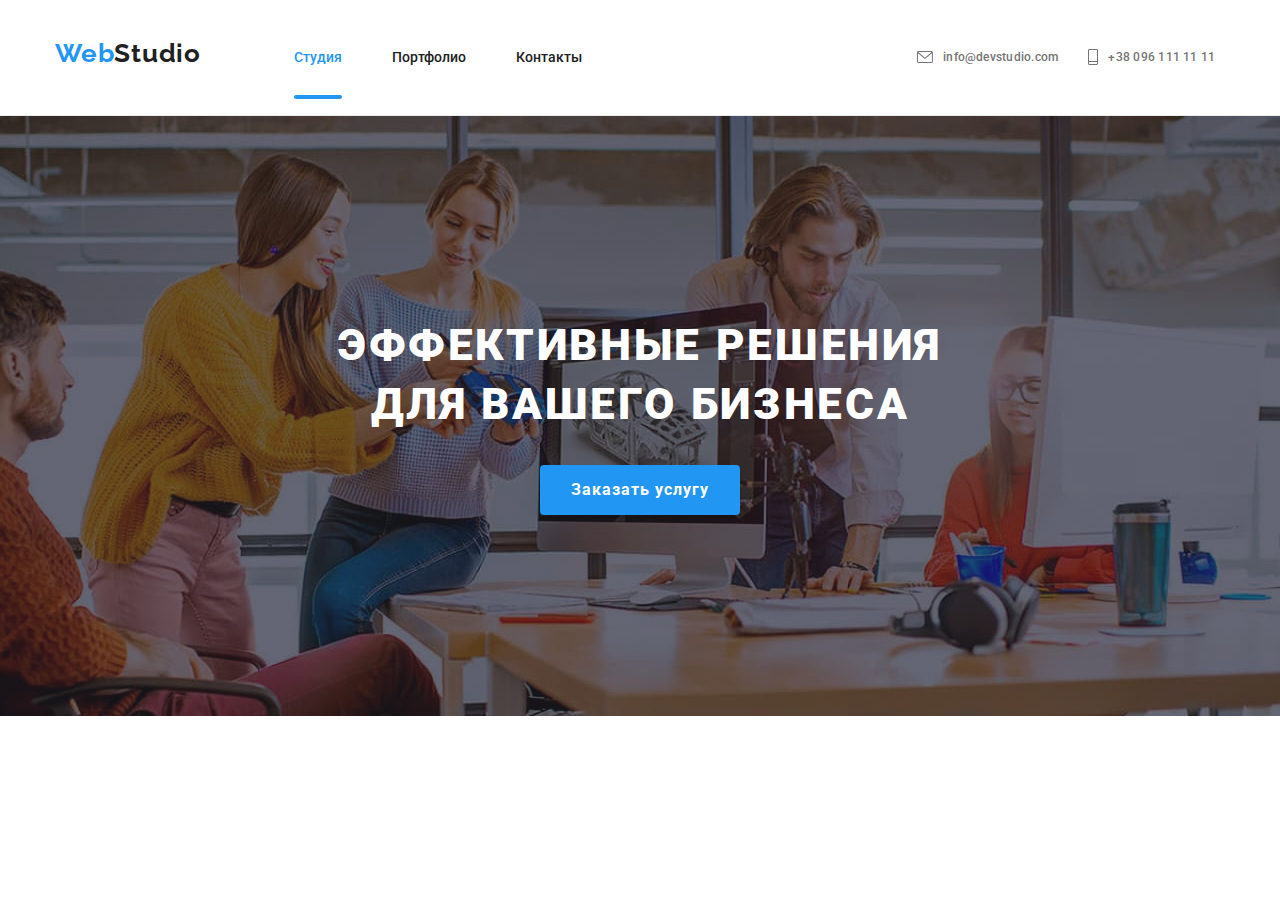
==== commit 5f9d5f0e: "hero" ====
--- a/index.html
+++ b/index.html
@@ -128,14 +128,14 @@
     </header>
     <main>
       <!---------------------------HERO---------------------------->
-      <!-- <section class="section_hero">
+      <section class="section_hero">
         <div class="container">
-          <h1 class="title">Эффективные решения для вашего бизнеса</h1>
-          <button class="hero_button" type="button" data-modal-open>
+          <h1 class="section_hero__title">Эффективные решения для вашего бизнеса</h1>
+          <button class="section_hero__button" type="button" data-modal-open>
             Заказать услугу
           </button>
         </div>
-      </section> -->
+      </section>
       <!----------------------------ABOUT-------------------------->
       <!-- <section class="hang section" id="portfolio">
         <div class="container hang_container">
@@ -574,7 +574,7 @@
       </div>
     </footer> -->
     <!-------------------- MODAL WINDOW --------------------->
-    <!-- <div class="backdrop is-hidden" data-modal>
+    <div class="backdrop is-hidden" data-modal>
       <div class="modal">
         <button type="button" class="modal_close_button" data-modal-close>
           <svg class="modal_close_button_icon" width="18" height="18">
@@ -657,8 +657,8 @@
           <button class="contact_form_button" type="submit">Отправить</button>
         </form>
       </div>
-    </div> -->
-    <!-- <script src="./js/modal.js"></script> -->
+    </div>
+    <script src="./js/modal.js"></script>
     <script src="./js/menu.js"></script>
 </body>
   </body>
--- a/css/main.min.css
+++ b/css/main.min.css
@@ -1 +1 @@
-:root{--main_font: "Roboto", sans-serif;--secondary_font: "Raleway", sans-serif;--main_text_color_theme_dark: rgba(33, 33, 33, 1);--secondary_text_color_theme-dark: rgba(117, 117, 117, 1);--main_text_color_theme_light: rgba(255, 255, 255, 1);--secondary_text_color_theme_light: rgba(255, 255, 255, 0.6);--accent_color: rgba(33, 150, 243, 1);--hang_color: rgba(245, 244, 250, 1) }.visually_hidden{position:absolute;width:1px;height:1px;margin:-1px;border:0;padding:0;white-space:nowrap;clip-path:inset(100%);clip:rect(0 0 0 0);overflow:hidden}:root{--main_font: "Roboto", sans-serif;--secondary_font: "Raleway", sans-serif;--main_text_color_theme_dark: rgba(33, 33, 33, 1);--secondary_text_color_theme-dark: rgba(117, 117, 117, 1);--main_text_color_theme_light: rgba(255, 255, 255, 1);--secondary_text_color_theme_light: rgba(255, 255, 255, 0.6);--accent_color: rgba(33, 150, 243, 1);--hang_color: rgba(245, 244, 250, 1) }body{background-color:rgba(255,255,255,.8980392157);font-family:var(--main_font);color:var(--main_text_color_theme_dark)}h1,h2,h3,h4,h5,h6,p{margin-top:0;margin-bottom:0}ul,ol{margin-top:0;margin-bottom:0;padding-left:0}img{display:block}.list{list-style:none;text-decoration:none}.link{text-decoration:none}.container{width:100%;padding-left:15px;padding-right:15px;background-color:#fff}@media screen and (min-width: 480px){.container{width:480px;margin-left:auto;margin-right:auto}}@media screen and (min-width: 768px){.container{width:768px}}@media screen and (min-width: 1200px){.container{width:1200px}}.section{padding-top:94px;padding-bottom:94px}@media screen and (max-width: 768px){.mobile_menu{position:fixed;left:0;top:0;width:100%;height:100%;opacity:0;visibility:hidden;pointer-events:none;transition:opacity 250ms cubic-bezier(0.4, 0, 0.2, 1),visibility 250ms cubic-bezier(0.4, 0, 0.2, 1)}.mobile_menu.is-open{opacity:1;visibility:visible;pointer-events:auto}.mobile_menu__container{position:relative;padding-top:48px;padding-bottom:48px;padding-left:40px}.mobile_menu__close_btn{position:absolute;top:10px;right:15px;background:rgba(0,0,0,0);border:none;padding:0;line-height:0;padding:11px}.mobile_menu__close_icon:hover,.mobile_menu__close_icon:focus{fill:var(--accent_color)}.mobile_menu_open_btn__icon:hover,.mobile_menu_open_btn__icon:focus{fill:var(--accent_color)}}@media screen and (min-width: 768px){.mobile_menu{display:none}}.site_nav__logo_img{font-family:var(--secondary_font);font-weight:bold;font-size:26px;line-height:100%;color:var(--main_text_color_theme_dark);align-items:center;letter-spacing:.03em;margin-right:88px;padding-bottom:25px;padding-top:24px}.logo_web{color:var(--accent_color)}.logo_studio{color:var(--main_text_color_theme_light)}.logo_footer{font-family:var(--secondary_font);font-weight:bold;font-size:26px;line-height:100%;color:var(--main_text_color_theme_dark);align-items:center;letter-spacing:.03em;margin-right:88px;padding-bottom:0;padding-top:0}@media screen and (min-width: 1200px){.site_nav__logo_img{margin-right:93px}}.modal_close_button{position:absolute;top:8px;right:8px;display:flex;align-items:center;justify-content:center;width:30px;height:30px;border:1px solid rgba(0,0,0,.1);border-radius:50%;background-color:var(--main_text_color_theme_light);cursor:pointer;padding:0;transition:fill 250ms cubic-bezier(0.4, 0, 0.2, 1)}.modal_close_button:hover,.modal_close_button :focus{fill:var(--accent_color)}.social_link__footer{display:flex;align-items:center;justify-content:center;width:44px;height:44px;border-radius:50%;background-color:rgba(255,255,255,.1);fill:var(--main_text_color_theme_light);transition:background-color 250ms cubic-bezier(0.4, 0, 0.2, 1)}.social_link__footer:hover,.social_link__footer:focus{background-color:var(--accent_color)}.social_link__footer:hover.social_list__footer_icon,.social_link__footer:focus.social_list__footer_icon{fill:var(--main_text_color_theme_light)}.header__container{display:flex;align-items:center;justify-content:space-between;padding-top:16px;padding-bottom:16px}.mobile_menu__list{padding-bottom:32px}.mobile_menu__site_nav{padding-top:48px;padding-left:0;margin-bottom:302px}.mobile_menu__list_item{font-weight:500;font-family:var(--main_font);font-size:40px;line-height:47px;text-align:left;letter-spacing:.02em;color:var(--main_text_color_theme_dark);display:block;margin-bottom:35,71px;transition:color 250ms cubic-bezier(0.4, 0, 0.2, 1)}.mobile_menu__list_item:hover,.mobile_menu__list_item:focus{color:var(--accent_color)}.current_page{color:var(--accent_color)}.mobile_menu__site_nav{display:block;align-items:flex-start;justify-content:flex-start}.mobile_contacts__list_item{padding-top:32px}.mobile_menu__phone{padding-bottom:32px;font-family:var(--main_font);font-style:normal;font-weight:500;font-size:34px;line-height:40px;letter-spacing:.02em;color:var(--accent_color)}.mobile_menu__mail{font-family:var(--main_font);font-style:normal;font-weight:500;font-size:24px;line-height:28px;letter-spacing:.02em;color:var(--secondary_text_color_theme-dark)}.mobile_social__list{padding-top:64px;display:flex;flex-direction:row;justify-content:space-between;align-items:center}.mobile_social__list_item_link{font-family:var(--main_font);font-style:normal;font-weight:500;font-size:18px;line-height:1,22;letter-spacing:.02em;color:var(--accent_color)}.mobile_social__list_item::after{content:"";margin-left:15px;border:1px solid rgba(33,33,33,.2);transform:rotate(90deg)}.mobile_social__list_item:last-child:after{content:"";border:none}@media screen and (max-width: 768px){.site_nav_menu{display:none}.site_nav_contact{display:none}.mobile_menu_open_btn{background:rgba(0,0,0,0);border:0;padding:0;line-height:0}}@media screen and (min-width: 768px){.mobile_menu_open_btn{display:none}.site_nav_menu{display:flex;align-items:center;justify-content:space-evenly}.site_nav_contact{display:block}.header__container{display:block}.menu_list_item{font-family:var(--main_font);font-weight:500;font-size:14px;line-height:1.33;color:var(--main_text_color_theme_dark);display:block;padding-bottom:32px;padding-top:32px;transition:color 250ms cubic-bezier(0.4, 0, 0.2, 1)}.menu_list_item:hover,.menu_list_item:focus{color:var(--accent_color)}.menu_list{position:relative}.menu_list:not(:last-child){margin-right:50px}.current_page{color:var(--accent_color)}.site_nav_menu .current_page::after{position:absolute;left:0;bottom:0;display:inline-block;content:"";height:4px;border-radius:2px;width:100%;background-color:var(--accent_color)}.site_nav{display:flex}.mobile_contact{color:var(--secondary_text_color_theme-dark);transition:color 250ms cubic-bezier(0.4, 0, 0.2, 1);display:flex;align-items:center;font-family:var(--main_font);font-size:12px;font-weight:500;font-style:normal;line-height:14px;letter-spacing:.02em}.mobile_contact:hover,.mobile_contact:focus{color:var(--accent_color)}.site_nav_contact{padding-top:21px;padding-left:80px;padding-right:0px}.mail_link{margin-bottom:10px}.mail_icon{margin-right:8px;fill:var(--secondary_text_color_theme-dark);transition:fill 250ms cubic-bezier(0.4, 0, 0.2, 1)}.mail_link:hover .mail_icon,.mail_link:focus .mail_icon{fill:var(--accent_color)}.phone_icon{margin-right:8px;fill:var(--secondary_text_color_theme-dark);transition:fill 250ms cubic-bezier(0.4, 0, 0.2, 1)}.phone_link:hover .phone_icon,.phone_link:focus .phone_icon{fill:var(--accent_color)}.phone_link .phone_icon::before{position:absolute;display:flex;align-items:center;justify-content:center;padding-right:10px;fill:var(--secondary_text_color_theme-dark);transition:fill 250ms cubic-bezier(0.4, 0, 0.2, 1)}}@media screen and (min-width: 1200px){.header{border-bottom:1px solid #ececec}.header__container{display:flex;align-items:center;justify-content:space-between}.menu_list_item{font-family:var(--main_font);font-weight:500;font-size:14px;line-height:1.33;color:var(--main_text_color_theme_dark);display:block;padding-bottom:32px;padding-top:32px;transition:color 250ms cubic-bezier(0.4, 0, 0.2, 1)}.menu_list_item:hover,.menu_list_item:focus{color:var(--accent_color)}.menu_list{position:relative}.menu_list:not(:last-child){margin-right:50px}.current_page{color:var(--accent_color)}.site_nav_menu .current_page::after{position:absolute;left:0;bottom:0;display:inline-block;content:"";height:4px;border-radius:2px;width:100%;background-color:var(--accent_color)}.site_nav_menu{display:flex;align-items:center;justify-content:center}.site_nav_contact{display:flex;flex-direction:row;align-items:center;justify-content:center;font-family:var(--main_font);font-size:14px;font-weight:500;font-style:normal;line-height:16px;letter-spacing:.02em;padding-top:0;padding-left:335px}.contact{color:var(--secondary_text_color_theme-dark);transition:color 250ms cubic-bezier(0.4, 0, 0.2, 1)}.contact:hover,.contact:focus{color:var(--accent_color)}.contact_footer{font-style:normal;font-weight:400;font-size:14px;letter-spacing:.03em}.header.header__container{position:relative;display:flex;align-items:center;justify-content:center}.mail_thumb{display:flex;align-items:center;justify-content:center;flex-direction:row}.mail_link{display:flex;align-items:center;justify-content:center;margin-right:30px;margin-bottom:0}.phone_link{display:flex;align-items:center;justify-content:flex-end}.mail_icon{margin-right:10px;fill:var(--secondary_text_color_theme-dark);transition:fill 250ms cubic-bezier(0.4, 0, 0.2, 1)}.mail_link:hover .mail_icon,.mail_link:focus .mail_icon{fill:var(--accent_color)}.phone_icon{margin-right:10px;fill:var(--secondary_text_color_theme-dark);transition:fill 250ms cubic-bezier(0.4, 0, 0.2, 1)}.phone_link:hover .phone_icon,.phone_link:focus .phone_icon{fill:var(--accent_color)}.phone_link .phone_icon::before{position:absolute;display:flex;align-items:center;justify-content:center;padding-right:10px;fill:var(--secondary_text_color_theme-dark);transition:fill 250ms cubic-bezier(0.4, 0, 0.2, 1)}}.section_hero{background-color:#2f303a;padding-top:200px;padding-bottom:200px;text-align:center;margin-left:auto;margin-right:auto;max-width:1600px;height:600px;background-image:linear-gradient(rgba(47, 48, 58, 0.4), rgba(47, 48, 58, 0.4)),url(../images/hero_img.jpg);background-position:center;background-repeat:no-repeat;justify-content:center}.title{font-family:var(--main_font);font-weight:900;font-size:44px;line-height:1.36;text-align:center;letter-spacing:.06em;text-transform:uppercase;color:var(--main_text_color_theme_light);margin:0 auto;width:696px}.section_title{font-style:normal;font-weight:700;font-size:36px;line-height:1.17;text-align:center;letter-spacing:.03em;margin-bottom:50px}.hero_button{font-family:var(--main_font);font-style:normal;font-weight:700;font-size:16px;line-height:30px;text-align:center;letter-spacing:.06em;background-color:var(--accent_color);box-shadow:0px 4px 4px rgba(0,0,0,.15);border-radius:4px;margin-top:30px;border:0;width:200px;height:50px;color:var(--main_text_color_theme_light);transition:background-color 250ms cubic-bezier(0.4, 0, 0.2, 1),color 250ms cubic-bezier(0.4, 0, 0.2, 1)}.hero_button:hover,.hero_button:focus{background-color:#188ce8;color:var(--main_text_color_theme_light)}.hang{padding-bottom:0}.hang_title{font-weight:700;font-size:14px;line-height:1.14;letter-spacing:.03em;text-transform:uppercase;color:var(--main_text_color_theme_dark);margin-bottom:10px}.hang_description{font-style:normal;font-weight:400;font-size:14px;line-height:1.71;letter-spacing:.03em;color:var(--secondary_text_color_theme-dark);width:270px;height:75px}.hang_list{display:flex;margin-left:-30px;margin-top:-30px}.hang_list__item{margin-left:30px;margin-top:30px;width:270px}.hang_list__item_element{display:flex;align-items:center;justify-content:center;width:270px;height:120px;height:120px;margin-bottom:30px;background-color:var(--hang_color);border-radius:4px}.hang_list__item_element_icon{display:flex;background-position:center}.servises__list{display:flex;margin-left:-30px;margin-top:-30px}.servises__list_item{margin-left:30px;margin-top:30px;flex-basis:calc((100% - 90px)/3)}.service__list_item_thumb{position:relative}.services_item{position:absolute;bottom:0;width:100%;height:70px;background:rgba(47,48,58,.8);padding-top:27px;padding-bottom:27px}.services_item_title{font-family:var(--main_font);font-style:normal;font-weight:700;font-size:14px;line-height:16px;letter-spacing:.03em;text-transform:uppercase;color:var(--main_text_color_theme_light);text-align:center;height:70px}.team{background:#f5f4fa}.team_list{display:flex;margin-left:-30px;margin-top:-30px}.team__member_card{margin-left:30px;margin-top:30px;flex-basis:calc((100% - 120px)/4);background-color:var(--main_text_color_theme_light);box-shadow:0px 1px 3px rgba(0,0,0,.12),0px 1px 1px rgba(0,0,0,.14),0px 2px 1px rgba(0,0,0,.2);border-radius:0px 0px 4px 4px}.team__member_card_detail{padding-top:30px;padding-bottom:30px;padding-left:10px;padding-right:10px}.team__member_name{font-style:normal;font-weight:500;font-size:16px;line-height:1.18;text-align:center;letter-spacing:.03em;margin-bottom:10px}.team__member_position{font-style:normal;font-weight:400;font-size:16px;line-height:1.19;text-align:center;letter-spacing:.03em;color:var(--secondary_text_color_theme-dark);margin-bottom:16px}.social_list{display:flex;justify-content:center}.social_list_link{display:flex;align-items:center;justify-content:center;width:44px;height:44px;border-radius:50%;background-color:var(--main_text_color_theme_light);transition:background-color 250ms cubic-bezier(0.4, 0, 0.2, 1)}.social_list_link:hover,.social_list_link:focus{background-color:var(--accent_color)}.social_list_icon{fill:#afb1b8;transition:fill 250ms cubic-bezier(0.4, 0, 0.2, 1)}.social_list_link:hover .social_list_icon,.social_list_link:focus .social_list_icon{fill:var(--main_text_color_theme_light)}.social_list_item:not(:last-child){margin-right:10px}.button_item{background-color:#2196f3;font-family:var(--main_font);cursor:pointer;background:#f5f4fa;font-style:normal;font-weight:500;font-size:16px;text-align:center;letter-spacing:.03em;padding-top:6px;padding-bottom:6px;padding-right:22px;padding-left:22px;border-radius:4px;border:0;transition:background 250ms cubic-bezier(0.4, 0, 0.2, 1),color 250ms cubic-bezier(0.4, 0, 0.2, 1),box-shadow 250ms cubic-bezier(0.4, 0, 0.2, 1)}.button_item:hover,.button_item:focus{background:var(--accent_color);color:var(--main_text_color_theme_light);box-shadow:0px 3px 1px rgba(0,0,0,.1),0px 1px 2px rgba(0,0,0,.08),0px 2px 2px rgba(0,0,0,.12)}.button{color:var(--secondary_text_color_theme_light)}.button_list{margin-top:8px;margin-left:8px}.button_item_list{display:flex;margin-bottom:50px;justify-content:center;margin-left:-8px;margin-top:-8px}.project__item_title{color:var(--main_text_color_theme_dark);font-style:normal;font-weight:700;font-size:18px;line-height:2;letter-spacing:.06em;margin-bottom:4px}.project__item_description{color:var(--secondary_text_color_theme-dark);font-style:normal;font-weight:400;font-size:16px;line-height:1.87;letter-spacing:.03em}.project{display:flex;flex-wrap:wrap;margin-left:-30px;margin-top:-30px}.project__item{margin-left:30px;margin-top:30px;flex-basis:370px;background-color:var(--main_text_color_theme_light);transition:box-shadow 250ms cubic-bezier(0.4, 0, 0.2, 1)}.project__item_link{transition:box-shadow 250ms cubic-bezier(0.4, 0, 0.2, 1)}.project__item_link:hover,.project__item_link:focus{display:block;box-shadow:0px 1px 1px rgba(0,0,0,.12),0px 4px 4px rgba(0,0,0,.06),1px 4px 6px rgba(0,0,0,.16)}.project__item_detail{padding-top:20px;padding-bottom:20px;padding-left:24px;padding-right:24px;border-left:1px solid #eee;border-right:1px solid #eee;border-bottom:1px solid #eee}.project__item_thumb{position:relative;overflow:hidden}.project__item_overlay{position:absolute;display:flex;align-items:center;justify-content:center;top:0;left:0;width:100%;height:100%;background:rgba(33,150,243,.9);padding-left:24px;padding-right:24px;transform:translatey(100%);transition:transform 250ms cubic-bezier(0.4, 0, 0.2, 1)}.project__item_link:hover .project__item_overlay,.project__item_link:focus .project__item_overlay{transform:translate(0)}.project__item_overlay_text{font-family:var(--main_font);font-style:normal;font-weight:400;font-size:18px;line-height:28px;letter-spacing:.03em;color:#f5f4fa}.clients__list{display:flex;align-items:center;justify-content:center}.client__list_item:not(:first-child){margin-left:30px;display:flex}.client__list_item_link{display:flex;align-items:center;justify-content:center;width:170px;height:92px;border:1px solid #afb1b8;border-radius:4px;transition:border-color 250ms cubic-bezier(0.4, 0, 0.2, 1)}.client__list_item_link:hover,.client__list_item_link:focus{border-color:var(--accent_color)}.client__list_item_icon{display:flex;justify-content:space-around;fill:#afb1b8;transition:fill 250ms cubic-bezier(0.4, 0, 0.2, 1)}.client__list_item_link:hover .client__list_item_icon,.client__list_item_link:focus .client__list_item_icon{fill:var(--accent_color)}.backdrop{position:fixed;top:0;left:0;width:100%;height:100%;background-color:rgba(0,0,0,.2)}.backdrop.is-hidden{opacity:0;visibility:hidden;pointer-events:none}.modal{position:absolute;top:50%;left:50%;transform:translate(-50%, -50%);width:528px;height:581px;background:var(--main_text_color_theme_light);box-shadow:0px 1px 3px rgba(0,0,0,.12),0px 1px 1px rgba(0,0,0,.14),0px 2px 1px rgba(0,0,0,.2);border-radius:4px}.contact_form{display:flex;flex-direction:column;padding-top:40px;padding-left:40px;padding-right:40px}.contact_form_title{text-align:center;justify-content:center;font-family:var(--main_font);font-style:normal;font-weight:700;font-size:20px;line-height:23px;letter-spacing:.03em;color:var(--main_text_color_theme_dark);margin-bottom:12px}.contact_form_field_span{padding-bottom:4px;font-family:var(--main_font);font-style:normal;font-weight:400;font-size:12px;line-height:14px;letter-spacing:.01em;color:var(--secondary_text_color_theme-dark)}.contact_form_field{margin-bottom:10px}.contact_form_input_wrapper{position:relative;margin-top:4px;transition:outline 250ms cubic-bezier(0.4, 0, 0.2, 1),border-color 250ms cubic-bezier(0.4, 0, 0.2, 1)}.contact_form_input{width:100%;height:40px;padding-left:42px;border:1px solid rgba(33,33,33,.2);border-radius:4px;cursor:pointer;transition:outline 250ms cubic-bezier(0.4, 0, 0.2, 1),border-color 250ms cubic-bezier(0.4, 0, 0.2, 1)}.contact_form_input:focus{outline:none;border-color:var(--accent_color)}.contact_form_icon{position:absolute;top:50%;left:15px;transform:translateY(-50%);color:var(--main_text_color_theme_dark);transition:color 250ms cubic-bezier(0.4, 0, 0.2, 1)}.contact_form_input:focus+.contact_form_icon{fill:var(--accent_color)}.contact_form_message{width:100%;height:120px;margin-top:6px;resize:none;padding:12px 16px;border:1px solid rgba(33,33,33,.2);border-radius:4px;cursor:pointer;transition:outline 250ms cubic-bezier(0.4, 0, 0.2, 1),border-color 250ms cubic-bezier(0.4, 0, 0.2, 1)}.contact_form_message::placeholder{text-transform:uppercase}.contact_form_message:focus{outline:none;border-color:var(--accent_color)}.contact_form_checkbox_label{display:flex;align-items:center;font-size:14px;margin-bottom:30px;font-family:var(--main_font);font-style:normal;font-weight:400;font-size:14px;line-height:24px;letter-spacing:.03em;color:var(--secondary_text_color_theme-dark)}.contact_form_checkbox_label::before{display:flex;justify-content:center;align-items:center;width:18px;height:18px;border:1px solid #555;cursor:pointer;content:"";margin-right:10px;color:var(--main_text_color_theme_dark);border-radius:2px;transition:outline 250ms cubic-bezier(0.4, 0, 0.2, 1);background-color:var(--main_text_color_theme_light)}.contact_form_checkbox:checked+.contact_form_checkbox_label::before{background-color:var(--accent_color);background-image:url(../images/checkbox_icon.svg);background-repeat:no-repeat;background-size:contain;background-position:center;background-origin:border-box;border:1px solid var(--accent_color);border-radius:2px;padding-top:4px}.contact_form_checkbox:focus+.contact_form_checkbox_label::before{border:2px solid var(--accent_color)}.contact_form-checkbox_link{color:var(--accent_color)}.contact_form_button{align-self:center;text-align:center;box-shadow:0;width:200px;height:50px;background:var(--accent_color);box-shadow:0px 4px 4px rgba(0,0,0,.15);border:0;border-radius:4px;font-family:var(--main_font);font-style:normal;font-weight:700;font-size:16px;line-height:30px;letter-spacing:.06em;color:var(--main_text_color_theme_light);padding:10px;padding-bottom:40px;cursor:pointer}.footer{background-color:#2f303a;padding-top:60px;padding-bottom:60px}.footer_container{display:flex;align-items:baseline}.address{font-family:var(--main_font);font-weight:400;font-size:14px;line-height:24px;letter-spacing:1.71;font-style:normal;text-decoration:none;margin-top:20px}.detai_adress{color:var(--main_text_color_theme_light);padding-top:111px}.address__detail{margin-bottom:9px}.address__detail:not(:last-child){margin-bottom:9px}.address__detail:last-child{margin-bottom:0}.contact_footer{margin-left:0}.social_list__container{display:flex}.social_list__container{display:flex;margin-left:70px;flex-direction:column}.social_list__footer_title{display:flex;font-weight:700;font-size:14px;line-height:1.14;letter-spacing:.03em;text-transform:uppercase;color:var(--main_text_color_theme_light);margin-bottom:20px}.social_link__footer{display:flex;align-items:center;justify-content:center;width:44px;height:44px;border-radius:50%;background-color:rgba(255,255,255,.1);fill:var(--main_text_color_theme_light);transition:background-color 250ms cubic-bezier(0.4, 0, 0.2, 1)}.social_link__footer:hover,.social_link__footer:focus{background-color:var(--accent_color)}.social_list__footer{display:flex;justify-content:center;align-items:center}.social_list__footer_item{display:block;justify-content:center;align-items:center}.social_list__footer_item:not(:last-child){margin-right:10px}.social_list__footer_icon{width:20px;height:20px;transition:fill 250ms cubic-bezier(0.4, 0, 0.2, 1);fill:var(--main_text_color_theme_light)}.subscribe_container{margin-left:93px}.subscribe_list_item{display:flex;align-items:center;justify-content:center;width:200px;height:50px}.subscribe_input{width:358px;height:50px;border:1px solid rgba(255,255,255,.3);filter:drop-shadow(0px 4px 4px rgba(0, 0, 0, 0.15));border-radius:4px;margin-right:12px;background:0;padding-left:16px}.subscribe_title{display:flex;font-weight:700;font-size:14px;line-height:1.14;letter-spacing:.03em;text-transform:uppercase;color:var(--main_text_color_theme_light);margin-bottom:20px}.subscribe_button{display:flex;align-items:center;text-align:center;justify-content:center;box-shadow:0;width:200px;height:50px;background:var(--accent_color);box-shadow:0px 4px 4px rgba(0,0,0,.15);border-radius:4px;border:0;font-family:var(--main_font);font-style:normal;font-weight:700;font-size:16px;line-height:30px;letter-spacing:.06em;color:var(--main_text_color_theme_light)}.subscribe{text-align:center;justify-content:center}.subscribe_input{color:var(--main_text_color_theme_light);background-color:rgba(0,0,0,0)}.subscribe_icon{width:24px;height:24px;margin-left:10px}/*# sourceMappingURL=main.min.css.map */+:root{--main_font: "Roboto", sans-serif;--secondary_font: "Raleway", sans-serif;--main_text_color_theme_dark: rgba(33, 33, 33, 1);--secondary_text_color_theme-dark: rgba(117, 117, 117, 1);--main_text_color_theme_light: rgba(255, 255, 255, 1);--secondary_text_color_theme_light: rgba(255, 255, 255, 0.6);--accent_color: rgba(33, 150, 243, 1);--hang_color: rgba(245, 244, 250, 1) }.visually_hidden{position:absolute;width:1px;height:1px;margin:-1px;border:0;padding:0;white-space:nowrap;clip-path:inset(100%);clip:rect(0 0 0 0);overflow:hidden}:root{--main_font: "Roboto", sans-serif;--secondary_font: "Raleway", sans-serif;--main_text_color_theme_dark: rgba(33, 33, 33, 1);--secondary_text_color_theme-dark: rgba(117, 117, 117, 1);--main_text_color_theme_light: rgba(255, 255, 255, 1);--secondary_text_color_theme_light: rgba(255, 255, 255, 0.6);--accent_color: rgba(33, 150, 243, 1);--hang_color: rgba(245, 244, 250, 1) }body{background-color:rgba(255,255,255,.8980392157);font-family:var(--main_font);color:var(--main_text_color_theme_dark)}h1,h2,h3,h4,h5,h6,p{margin-top:0;margin-bottom:0}ul,ol{margin-top:0;margin-bottom:0;padding-left:0}img{display:block}.list{list-style:none;text-decoration:none}.link{text-decoration:none}.container{width:100%;padding-left:15px;padding-right:15px}@media screen and (min-width: 480px){.container{width:480px;margin-left:auto;margin-right:auto}}@media screen and (min-width: 768px){.container{width:768px}}@media screen and (min-width: 1200px){.container{width:1200px}}.section{padding-top:94px;padding-bottom:94px}@media screen and (min-width: 480px){.section{width:480px;margin-left:auto;margin-right:auto}}@media screen and (min-width: 768px){.section{width:768px}}@media screen and (min-width: 1200px){.section{width:1200px}}@media screen and (max-width: 768px){.mobile_menu{position:fixed;left:0;top:0;width:100%;height:100%;opacity:0;visibility:hidden;pointer-events:none;transition:opacity 250ms cubic-bezier(0.4, 0, 0.2, 1),visibility 250ms cubic-bezier(0.4, 0, 0.2, 1)}.mobile_menu.is-open{opacity:1;visibility:visible;pointer-events:auto}.mobile_menu__container{position:relative;padding-top:48px;padding-bottom:48px;padding-left:40px}.mobile_menu__close_btn{position:absolute;top:10px;right:15px;background:rgba(0,0,0,0);border:none;padding:0;line-height:0;padding:11px}.mobile_menu__close_icon:hover,.mobile_menu__close_icon:focus{fill:var(--accent_color)}.mobile_menu_open_btn__icon:hover,.mobile_menu_open_btn__icon:focus{fill:var(--accent_color)}}@media screen and (min-width: 768px){.mobile_menu{display:none}}.site_nav__logo_img{font-family:var(--secondary_font);font-weight:bold;font-size:26px;line-height:100%;color:var(--main_text_color_theme_dark);align-items:center;letter-spacing:.03em;margin-right:88px;padding-bottom:25px;padding-top:24px}.logo_web{color:var(--accent_color)}.logo_studio{color:var(--main_text_color_theme_light)}.logo_footer{font-family:var(--secondary_font);font-weight:bold;font-size:26px;line-height:100%;color:var(--main_text_color_theme_dark);align-items:center;letter-spacing:.03em;margin-right:88px;padding-bottom:0;padding-top:0}@media screen and (min-width: 1200px){.site_nav__logo_img{margin-right:93px}}.modal_close_button{position:absolute;top:8px;right:8px;display:flex;align-items:center;justify-content:center;width:30px;height:30px;border:1px solid rgba(0,0,0,.1);border-radius:50%;background-color:var(--main_text_color_theme_light);cursor:pointer;padding:0;transition:fill 250ms cubic-bezier(0.4, 0, 0.2, 1)}.modal_close_button:hover,.modal_close_button :focus{fill:var(--accent_color)}.social_link__footer{display:flex;align-items:center;justify-content:center;width:44px;height:44px;border-radius:50%;background-color:rgba(255,255,255,.1);fill:var(--main_text_color_theme_light);transition:background-color 250ms cubic-bezier(0.4, 0, 0.2, 1)}.social_link__footer:hover,.social_link__footer:focus{background-color:var(--accent_color)}.social_link__footer:hover.social_list__footer_icon,.social_link__footer:focus.social_list__footer_icon{fill:var(--main_text_color_theme_light)}.header__container{display:flex;align-items:center;justify-content:space-between;padding-top:16px;padding-bottom:16px}.mobile_menu__list{padding-bottom:32px}.mobile_menu__site_nav{padding-top:48px;padding-left:0;margin-bottom:302px}.mobile_menu__list_item{font-weight:500;font-family:var(--main_font);font-size:40px;line-height:47px;text-align:left;letter-spacing:.02em;color:var(--main_text_color_theme_dark);display:block;margin-bottom:35,71px;transition:color 250ms cubic-bezier(0.4, 0, 0.2, 1)}.mobile_menu__list_item:hover,.mobile_menu__list_item:focus{color:var(--accent_color)}.current_page{color:var(--accent_color)}.mobile_menu__site_nav{display:block;align-items:flex-start;justify-content:flex-start}.mobile_contacts__list_item{padding-top:32px}.mobile_menu__phone{padding-bottom:32px;font-family:var(--main_font);font-style:normal;font-weight:500;font-size:34px;line-height:40px;letter-spacing:.02em;color:var(--accent_color)}.mobile_menu__mail{font-family:var(--main_font);font-style:normal;font-weight:500;font-size:24px;line-height:28px;letter-spacing:.02em;color:var(--secondary_text_color_theme-dark)}.mobile_social__list{padding-top:64px;display:flex;flex-direction:row;justify-content:space-between;align-items:center}.mobile_social__list_item_link{font-family:var(--main_font);font-style:normal;font-weight:500;font-size:18px;line-height:1,22;letter-spacing:.02em;color:var(--accent_color)}.mobile_social__list_item::after{content:"";margin-left:15px;border:1px solid rgba(33,33,33,.2);transform:rotate(90deg)}.mobile_social__list_item:last-child:after{content:"";border:none}@media screen and (max-width: 768px){.site_nav_menu{display:none}.site_nav_contact{display:none}.mobile_menu_open_btn{background:rgba(0,0,0,0);border:0;padding:0;line-height:0}}@media screen and (min-width: 768px){.mobile_menu_open_btn{display:none}.site_nav_menu{display:flex;align-items:center;justify-content:space-evenly}.site_nav_contact{display:block}.header__container{display:block}.menu_list_item{font-family:var(--main_font);font-weight:500;font-size:14px;line-height:1.33;color:var(--main_text_color_theme_dark);display:block;padding-bottom:32px;padding-top:32px;transition:color 250ms cubic-bezier(0.4, 0, 0.2, 1)}.menu_list_item:hover,.menu_list_item:focus{color:var(--accent_color)}.menu_list{position:relative}.menu_list:not(:last-child){margin-right:50px}.current_page{color:var(--accent_color)}.site_nav_menu .current_page::after{position:absolute;left:0;bottom:0;display:inline-block;content:"";height:4px;border-radius:2px;width:100%;background-color:var(--accent_color)}.site_nav{display:flex}.mobile_contact{color:var(--secondary_text_color_theme-dark);transition:color 250ms cubic-bezier(0.4, 0, 0.2, 1);display:flex;align-items:center;font-family:var(--main_font);font-size:12px;font-weight:500;font-style:normal;line-height:14px;letter-spacing:.02em}.mobile_contact:hover,.mobile_contact:focus{color:var(--accent_color)}.site_nav_contact{padding-top:21px;padding-left:80px;padding-right:0px}.mail_link{margin-bottom:10px}.mail_icon{margin-right:8px;fill:var(--secondary_text_color_theme-dark);transition:fill 250ms cubic-bezier(0.4, 0, 0.2, 1)}.mail_link:hover .mail_icon,.mail_link:focus .mail_icon{fill:var(--accent_color)}.phone_icon{margin-right:8px;fill:var(--secondary_text_color_theme-dark);transition:fill 250ms cubic-bezier(0.4, 0, 0.2, 1)}.phone_link:hover .phone_icon,.phone_link:focus .phone_icon{fill:var(--accent_color)}.phone_link .phone_icon::before{position:absolute;display:flex;align-items:center;justify-content:center;padding-right:10px;fill:var(--secondary_text_color_theme-dark);transition:fill 250ms cubic-bezier(0.4, 0, 0.2, 1)}}@media screen and (min-width: 1200px){.header{border-bottom:1px solid #ececec}.header__container{display:flex;align-items:center;justify-content:space-between}.menu_list_item{font-family:var(--main_font);font-weight:500;font-size:14px;line-height:1.33;color:var(--main_text_color_theme_dark);display:block;padding-bottom:32px;padding-top:32px;transition:color 250ms cubic-bezier(0.4, 0, 0.2, 1)}.menu_list_item:hover,.menu_list_item:focus{color:var(--accent_color)}.menu_list{position:relative}.menu_list:not(:last-child){margin-right:50px}.current_page{color:var(--accent_color)}.site_nav_menu .current_page::after{position:absolute;left:0;bottom:0;display:inline-block;content:"";height:4px;border-radius:2px;width:100%;background-color:var(--accent_color)}.site_nav_menu{display:flex;align-items:center;justify-content:center}.site_nav_contact{display:flex;flex-direction:row;align-items:center;justify-content:center;font-family:var(--main_font);font-size:14px;font-weight:500;font-style:normal;line-height:16px;letter-spacing:.02em;padding-top:0;padding-left:335px}.contact{color:var(--secondary_text_color_theme-dark);transition:color 250ms cubic-bezier(0.4, 0, 0.2, 1)}.contact:hover,.contact:focus{color:var(--accent_color)}.contact_footer{font-style:normal;font-weight:400;font-size:14px;letter-spacing:.03em}.header.header__container{position:relative;display:flex;align-items:center;justify-content:center}.mail_thumb{display:flex;align-items:center;justify-content:center;flex-direction:row}.mail_link{display:flex;align-items:center;justify-content:center;margin-right:30px;margin-bottom:0}.phone_link{display:flex;align-items:center;justify-content:flex-end}.mail_icon{margin-right:10px;fill:var(--secondary_text_color_theme-dark);transition:fill 250ms cubic-bezier(0.4, 0, 0.2, 1)}.mail_link:hover .mail_icon,.mail_link:focus .mail_icon{fill:var(--accent_color)}.phone_icon{margin-right:10px;fill:var(--secondary_text_color_theme-dark);transition:fill 250ms cubic-bezier(0.4, 0, 0.2, 1)}.phone_link:hover .phone_icon,.phone_link:focus .phone_icon{fill:var(--accent_color)}.phone_link .phone_icon::before{position:absolute;display:flex;align-items:center;justify-content:center;padding-right:10px;fill:var(--secondary_text_color_theme-dark);transition:fill 250ms cubic-bezier(0.4, 0, 0.2, 1)}}.section_hero{width:100%;padding-top:118px;padding-bottom:118px;text-align:center;margin-left:auto;margin-right:auto;height:400px;background-image:linear-gradient(rgba(47, 48, 58, 0.4), rgba(47, 48, 58, 0.4)),url("../../images/hero/mobile_hero@1x.jpg");background-size:cover;background-repeat:no-repeat;background-position:center;background-color:var(--accent-background)}@media(min-device-pixel-ratio: 2),(min-resolution: 192dpi),(min-resolution: 2dppx){.section_hero{background-image:linear-gradient(to right, rgba(47, 48, 58, 0.4), rgba(47, 48, 58, 0.4)),url("../../images/hero/mobile_hero@2x.jpg")}}.section_hero .section_hero__title{font-family:var(--main_font);font-weight:900;font-size:44px;line-height:1.36;text-align:center;letter-spacing:.06em;text-transform:uppercase;color:var(--main_text_color_theme_light);margin:0 auto}.section_hero .section_hero__button{font-family:var(--main_font);font-style:normal;font-weight:700;font-size:16px;line-height:30px;text-align:center;letter-spacing:.06em;background-color:var(--accent_color);box-shadow:0px 4px 4px rgba(0,0,0,.15);border-radius:4px;margin-top:30px;border:0;width:200px;height:50px;color:var(--main_text_color_theme_light);transition:background-color 250ms cubic-bezier(0.4, 0, 0.2, 1),color 250ms cubic-bezier(0.4, 0, 0.2, 1)}.section_hero .section_hero__button:hover,.section_hero .section_hero__button:focus{background-color:#188ce8;color:var(--main_text_color_theme_light)}@media screen and (min-width: 768px){.section_hero{margin-left:auto;margin-right:auto;background-image:linear-gradient(rgba(47, 48, 58, 0.4), rgba(47, 48, 58, 0.4)),url("../../images/hero/tablet_hero@1x.jpg");background-size:cover;background-repeat:no-repeat;background-color:var(--accent-background)}}@media screen and (min-width: 768px)and (min-device-pixel-ratio: 2),screen and (min-width: 768px)and (min-resolution: 192dpi),screen and (min-width: 768px)and (min-resolution: 2dppx){.section_hero{background-image:linear-gradient(to right, rgba(47, 48, 58, 0.4), rgba(47, 48, 58, 0.4)),url("../../images/hero/tablet_hero@2x.jpg")}}@media screen and (min-width: 1200px){.section_hero{max-width:1600px;height:600px;padding-top:200px;padding-bottom:200px;margin-left:auto;margin-right:auto;background-image:linear-gradient(rgba(47, 48, 58, 0.4), rgba(47, 48, 58, 0.4)),url("../../images/hero/desktop_hero@1x.jpg");background-size:cover;background-repeat:no-repeat;background-color:var(--accent-background)}}@media screen and (min-width: 1200px)and (min-device-pixel-ratio: 2),screen and (min-width: 1200px)and (min-resolution: 192dpi),screen and (min-width: 1200px)and (min-resolution: 2dppx){.section_hero{background-image:linear-gradient(to right, rgba(47, 48, 58, 0.4), rgba(47, 48, 58, 0.4)),url("../../images/hero/desktop_hero@2x.jpg")}}@media screen and (min-width: 1200px){.section_hero__title{width:696px}}.hang{padding-bottom:0}.hang_title{font-weight:700;font-size:14px;line-height:1.14;letter-spacing:.03em;text-transform:uppercase;color:var(--main_text_color_theme_dark);margin-bottom:10px}.hang_description{font-style:normal;font-weight:400;font-size:14px;line-height:1.71;letter-spacing:.03em;color:var(--secondary_text_color_theme-dark);width:270px;height:75px}.hang_list{display:flex;margin-left:-30px;margin-top:-30px}.hang_list__item{margin-left:30px;margin-top:30px;width:270px}.hang_list__item_element{display:flex;align-items:center;justify-content:center;width:270px;height:120px;height:120px;margin-bottom:30px;background-color:var(--hang_color);border-radius:4px}.hang_list__item_element_icon{display:flex;background-position:center}.servises__list{display:flex;margin-left:-30px;margin-top:-30px}.servises__list_item{margin-left:30px;margin-top:30px;flex-basis:calc((100% - 90px)/3)}.service__list_item_thumb{position:relative}.services_item{position:absolute;bottom:0;width:100%;height:70px;background:rgba(47,48,58,.8);padding-top:27px;padding-bottom:27px}.services_item_title{font-family:var(--main_font);font-style:normal;font-weight:700;font-size:14px;line-height:16px;letter-spacing:.03em;text-transform:uppercase;color:var(--main_text_color_theme_light);text-align:center;height:70px}.team{background:#f5f4fa}.team_list{display:flex;margin-left:-30px;margin-top:-30px}.team__member_card{margin-left:30px;margin-top:30px;flex-basis:calc((100% - 120px)/4);background-color:var(--main_text_color_theme_light);box-shadow:0px 1px 3px rgba(0,0,0,.12),0px 1px 1px rgba(0,0,0,.14),0px 2px 1px rgba(0,0,0,.2);border-radius:0px 0px 4px 4px}.team__member_card_detail{padding-top:30px;padding-bottom:30px;padding-left:10px;padding-right:10px}.team__member_name{font-style:normal;font-weight:500;font-size:16px;line-height:1.18;text-align:center;letter-spacing:.03em;margin-bottom:10px}.team__member_position{font-style:normal;font-weight:400;font-size:16px;line-height:1.19;text-align:center;letter-spacing:.03em;color:var(--secondary_text_color_theme-dark);margin-bottom:16px}.social_list{display:flex;justify-content:center}.social_list_link{display:flex;align-items:center;justify-content:center;width:44px;height:44px;border-radius:50%;background-color:var(--main_text_color_theme_light);transition:background-color 250ms cubic-bezier(0.4, 0, 0.2, 1)}.social_list_link:hover,.social_list_link:focus{background-color:var(--accent_color)}.social_list_icon{fill:#afb1b8;transition:fill 250ms cubic-bezier(0.4, 0, 0.2, 1)}.social_list_link:hover .social_list_icon,.social_list_link:focus .social_list_icon{fill:var(--main_text_color_theme_light)}.social_list_item:not(:last-child){margin-right:10px}.button_item{background-color:#2196f3;font-family:var(--main_font);cursor:pointer;background:#f5f4fa;font-style:normal;font-weight:500;font-size:16px;text-align:center;letter-spacing:.03em;padding-top:6px;padding-bottom:6px;padding-right:22px;padding-left:22px;border-radius:4px;border:0;transition:background 250ms cubic-bezier(0.4, 0, 0.2, 1),color 250ms cubic-bezier(0.4, 0, 0.2, 1),box-shadow 250ms cubic-bezier(0.4, 0, 0.2, 1)}.button_item:hover,.button_item:focus{background:var(--accent_color);color:var(--main_text_color_theme_light);box-shadow:0px 3px 1px rgba(0,0,0,.1),0px 1px 2px rgba(0,0,0,.08),0px 2px 2px rgba(0,0,0,.12)}.button{color:var(--secondary_text_color_theme_light)}.button_list{margin-top:8px;margin-left:8px}.button_item_list{display:flex;margin-bottom:50px;justify-content:center;margin-left:-8px;margin-top:-8px}.project__item_title{color:var(--main_text_color_theme_dark);font-style:normal;font-weight:700;font-size:18px;line-height:2;letter-spacing:.06em;margin-bottom:4px}.project__item_description{color:var(--secondary_text_color_theme-dark);font-style:normal;font-weight:400;font-size:16px;line-height:1.87;letter-spacing:.03em}.project{display:flex;flex-wrap:wrap;margin-left:-30px;margin-top:-30px}.project__item{margin-left:30px;margin-top:30px;flex-basis:370px;background-color:var(--main_text_color_theme_light);transition:box-shadow 250ms cubic-bezier(0.4, 0, 0.2, 1)}.project__item_link{transition:box-shadow 250ms cubic-bezier(0.4, 0, 0.2, 1)}.project__item_link:hover,.project__item_link:focus{display:block;box-shadow:0px 1px 1px rgba(0,0,0,.12),0px 4px 4px rgba(0,0,0,.06),1px 4px 6px rgba(0,0,0,.16)}.project__item_detail{padding-top:20px;padding-bottom:20px;padding-left:24px;padding-right:24px;border-left:1px solid #eee;border-right:1px solid #eee;border-bottom:1px solid #eee}.project__item_thumb{position:relative;overflow:hidden}.project__item_overlay{position:absolute;display:flex;align-items:center;justify-content:center;top:0;left:0;width:100%;height:100%;background:rgba(33,150,243,.9);padding-left:24px;padding-right:24px;transform:translatey(100%);transition:transform 250ms cubic-bezier(0.4, 0, 0.2, 1)}.project__item_link:hover .project__item_overlay,.project__item_link:focus .project__item_overlay{transform:translate(0)}.project__item_overlay_text{font-family:var(--main_font);font-style:normal;font-weight:400;font-size:18px;line-height:28px;letter-spacing:.03em;color:#f5f4fa}.clients__list{display:flex;align-items:center;justify-content:center}.client__list_item:not(:first-child){margin-left:30px;display:flex}.client__list_item_link{display:flex;align-items:center;justify-content:center;width:170px;height:92px;border:1px solid #afb1b8;border-radius:4px;transition:border-color 250ms cubic-bezier(0.4, 0, 0.2, 1)}.client__list_item_link:hover,.client__list_item_link:focus{border-color:var(--accent_color)}.client__list_item_icon{display:flex;justify-content:space-around;fill:#afb1b8;transition:fill 250ms cubic-bezier(0.4, 0, 0.2, 1)}.client__list_item_link:hover .client__list_item_icon,.client__list_item_link:focus .client__list_item_icon{fill:var(--accent_color)}.backdrop{position:fixed;top:0;left:0;width:100%;height:100%;background-color:rgba(0,0,0,.2)}.backdrop.is-hidden{opacity:0;visibility:hidden;pointer-events:none}.modal{position:absolute;top:50%;left:50%;transform:translate(-50%, -50%);width:528px;height:581px;background:var(--main_text_color_theme_light);box-shadow:0px 1px 3px rgba(0,0,0,.12),0px 1px 1px rgba(0,0,0,.14),0px 2px 1px rgba(0,0,0,.2);border-radius:4px}.contact_form{display:flex;flex-direction:column;padding-top:40px;padding-left:40px;padding-right:40px}.contact_form_title{text-align:center;justify-content:center;font-family:var(--main_font);font-style:normal;font-weight:700;font-size:20px;line-height:23px;letter-spacing:.03em;color:var(--main_text_color_theme_dark);margin-bottom:12px}.contact_form_field_span{padding-bottom:4px;font-family:var(--main_font);font-style:normal;font-weight:400;font-size:12px;line-height:14px;letter-spacing:.01em;color:var(--secondary_text_color_theme-dark)}.contact_form_field{margin-bottom:10px}.contact_form_input_wrapper{position:relative;margin-top:4px;transition:outline 250ms cubic-bezier(0.4, 0, 0.2, 1),border-color 250ms cubic-bezier(0.4, 0, 0.2, 1)}.contact_form_input{width:100%;height:40px;padding-left:42px;border:1px solid rgba(33,33,33,.2);border-radius:4px;cursor:pointer;transition:outline 250ms cubic-bezier(0.4, 0, 0.2, 1),border-color 250ms cubic-bezier(0.4, 0, 0.2, 1)}.contact_form_input:focus{outline:none;border-color:var(--accent_color)}.contact_form_icon{position:absolute;top:50%;left:15px;transform:translateY(-50%);color:var(--main_text_color_theme_dark);transition:color 250ms cubic-bezier(0.4, 0, 0.2, 1)}.contact_form_input:focus+.contact_form_icon{fill:var(--accent_color)}.contact_form_message{width:100%;height:120px;margin-top:6px;resize:none;padding:12px 16px;border:1px solid rgba(33,33,33,.2);border-radius:4px;cursor:pointer;transition:outline 250ms cubic-bezier(0.4, 0, 0.2, 1),border-color 250ms cubic-bezier(0.4, 0, 0.2, 1)}.contact_form_message::placeholder{text-transform:uppercase}.contact_form_message:focus{outline:none;border-color:var(--accent_color)}.contact_form_checkbox_label{display:flex;align-items:center;font-size:14px;margin-bottom:30px;font-family:var(--main_font);font-style:normal;font-weight:400;font-size:14px;line-height:24px;letter-spacing:.03em;color:var(--secondary_text_color_theme-dark)}.contact_form_checkbox_label::before{display:flex;justify-content:center;align-items:center;width:18px;height:18px;border:1px solid #555;cursor:pointer;content:"";margin-right:10px;color:var(--main_text_color_theme_dark);border-radius:2px;transition:outline 250ms cubic-bezier(0.4, 0, 0.2, 1);background-color:var(--main_text_color_theme_light)}.contact_form_checkbox:checked+.contact_form_checkbox_label::before{background-color:var(--accent_color);background-image:url(../images/checkbox_icon.svg);background-repeat:no-repeat;background-size:contain;background-position:center;background-origin:border-box;border:1px solid var(--accent_color);border-radius:2px;padding-top:4px}.contact_form_checkbox:focus+.contact_form_checkbox_label::before{border:2px solid var(--accent_color)}.contact_form-checkbox_link{color:var(--accent_color)}.contact_form_button{align-self:center;text-align:center;box-shadow:0;width:200px;height:50px;background:var(--accent_color);box-shadow:0px 4px 4px rgba(0,0,0,.15);border:0;border-radius:4px;font-family:var(--main_font);font-style:normal;font-weight:700;font-size:16px;line-height:30px;letter-spacing:.06em;color:var(--main_text_color_theme_light);padding:10px;padding-bottom:40px;cursor:pointer}.footer{background-color:#2f303a;padding-top:60px;padding-bottom:60px}.footer_container{display:flex;align-items:baseline}.address{font-family:var(--main_font);font-weight:400;font-size:14px;line-height:24px;letter-spacing:1.71;font-style:normal;text-decoration:none;margin-top:20px}.detai_adress{color:var(--main_text_color_theme_light);padding-top:111px}.address__detail{margin-bottom:9px}.address__detail:not(:last-child){margin-bottom:9px}.address__detail:last-child{margin-bottom:0}.contact_footer{margin-left:0}.social_list__container{display:flex}.social_list__container{display:flex;margin-left:70px;flex-direction:column}.social_list__footer_title{display:flex;font-weight:700;font-size:14px;line-height:1.14;letter-spacing:.03em;text-transform:uppercase;color:var(--main_text_color_theme_light);margin-bottom:20px}.social_link__footer{display:flex;align-items:center;justify-content:center;width:44px;height:44px;border-radius:50%;background-color:rgba(255,255,255,.1);fill:var(--main_text_color_theme_light);transition:background-color 250ms cubic-bezier(0.4, 0, 0.2, 1)}.social_link__footer:hover,.social_link__footer:focus{background-color:var(--accent_color)}.social_list__footer{display:flex;justify-content:center;align-items:center}.social_list__footer_item{display:block;justify-content:center;align-items:center}.social_list__footer_item:not(:last-child){margin-right:10px}.social_list__footer_icon{width:20px;height:20px;transition:fill 250ms cubic-bezier(0.4, 0, 0.2, 1);fill:var(--main_text_color_theme_light)}.subscribe_container{margin-left:93px}.subscribe_list_item{display:flex;align-items:center;justify-content:center;width:200px;height:50px}.subscribe_input{width:358px;height:50px;border:1px solid rgba(255,255,255,.3);filter:drop-shadow(0px 4px 4px rgba(0, 0, 0, 0.15));border-radius:4px;margin-right:12px;background:0;padding-left:16px}.subscribe_title{display:flex;font-weight:700;font-size:14px;line-height:1.14;letter-spacing:.03em;text-transform:uppercase;color:var(--main_text_color_theme_light);margin-bottom:20px}.subscribe_button{display:flex;align-items:center;text-align:center;justify-content:center;box-shadow:0;width:200px;height:50px;background:var(--accent_color);box-shadow:0px 4px 4px rgba(0,0,0,.15);border-radius:4px;border:0;font-family:var(--main_font);font-style:normal;font-weight:700;font-size:16px;line-height:30px;letter-spacing:.06em;color:var(--main_text_color_theme_light)}.subscribe{text-align:center;justify-content:center}.subscribe_input{color:var(--main_text_color_theme_light);background-color:rgba(0,0,0,0)}.subscribe_icon{width:24px;height:24px;margin-left:10px}/*# sourceMappingURL=main.min.css.map */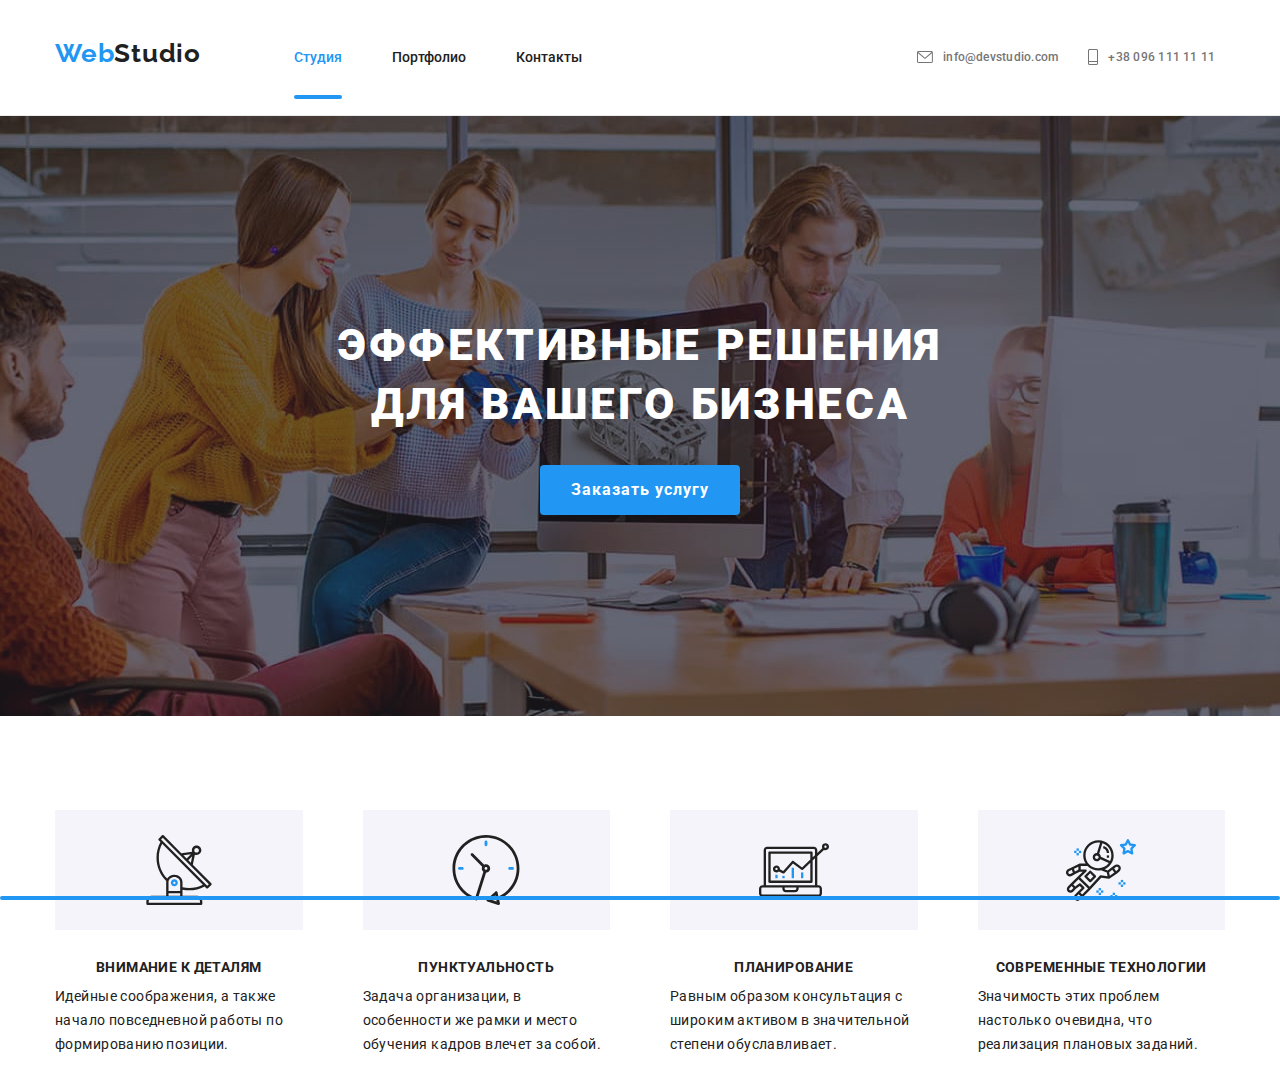
==== commit 02ee5513: "Hero+About" ====
--- a/index.html
+++ b/index.html
@@ -89,18 +89,18 @@
               <a class="mobile_menu__list_item link" href="#contacts">Контакты</a>
             </li>
           </ul>
-        <div>
-          <ul class="mobile_contacts__list list">
-            <li class="phone_link mobile_contacts__list_item">
+        <div class="mobile_menu_contacts">
+          <ul class="mobile_menu_contacts__list list">
+            <li class="phone_link mobile_menu_contacts__list_item">
               <a
-              class="contact mobile_menu__phone link mobile_contact"
+              class="contact mobile_menu__phone link"
               href="tel:+380961111111"
               >+38 096 111 11 11
             </a>
             </li>
-            <li class="mobile_contacts__list_item">
+            <li class="mobile_menu_contacts__list_item">
               <a
-              class="contact link mobile_menu__mail mobile_contact"
+              class="contact link mobile_menu__mail"
               href="mailto:info@devstudio.com"
               >info@devstudio.com
             </a>
@@ -137,76 +137,76 @@
         </div>
       </section>
       <!----------------------------ABOUT-------------------------->
-      <!-- <section class="hang section" id="portfolio">
-        <div class="container hang_container">
-          <ul class="hang_list list">
-            <li class="hang_list__item">
-              <div class="hang_list__item_element">
+      <section class="about " id="portfolio">
+        <div class="container about_container">
+          <ul class="about_list list">
+            <li class="about_list__item">
+              <div class="about_list__item_element">
                 <svg
-                  class="hang_list__item_element_icon"
+                  class="about_list__item_element_icon"
                   width="70"
                   height="70"
                 >
                   <use href="./images/icons.svg#antenna"></use>
                 </svg>
               </div>
-              <h3 class="hang_title">Внимание к деталям</h3>
-              <p class="hang_description">
+              <h3 class="about_title">Внимание к деталям</h3>
+              <p class="about_description">
                 Идейные соображения, а также начало повседневной работы по
                 формированию позиции.
               </p>
             </li>
-            <li class="hang_list__item">
-              <div class="hang_list__item_element">
+            <li class="about_list__item">
+              <div class="about_list__item_element">
                 <svg
-                  class="hang_list__item_element_icon"
+                  class="about_list__item_element_icon"
                   width="70"
                   height="70"
                 >
                   <use href="./images/icons.svg#clock"></use>
                 </svg>
               </div>
-              <h3 class="hang_title">Пунктуальность</h3>
-              <p class="hang_description">
+              <h3 class="about_title">Пунктуальность</h3>
+              <p class="about_description">
                 Задача организации, в особенности же рамки и место обучения
                 кадров влечет за собой.
               </p>
             </li>
-            <li class="hang_list__item">
-              <div class="hang_list__item_element">
+            <li class="about_list__item">
+              <div class="about_list__item_element">
                 <svg
-                  class="hang_list__item_element_icon"
+                  class="about_list__item_element_icon"
                   width="70"
                   height="70"
                 >
                   <use href="./images/icons.svg#diagram"></use>
                 </svg>
               </div>
-              <h3 class="hang_title">Планирование</h3>
-              <p class="hang_description">
+              <h3 class="about_title">Планирование</h3>
+              <p class="about_description">
                 Равным образом консультация с широким активом в значительной
                 степени обуславливает.
               </p>
             </li>
-            <li class="hang_list__item">
-              <div class="hang_list__item_element">
+            <li class="about_list__item">
+              <div class="about_list__item_element">
                 <svg
-                  class="hang_list__item_element_icon"
+                  class="about_list__item_element_icon"
                   width="70"
                   height="70"
                 >
                   <use href="./images/icons.svg#astronaut"></use>
                 </svg>
               </div>
-              <h3 class="hang_title">Современные технологии</h3>
-              <p class="hang_description">
+              <h3 class="about_title">Современные технологии</h3>
+              <p class="about_description">
                 Значимость этих проблем настолько очевидна, что реализация
                 плановых заданий.
               </p>
             </li>
           </ul>
         </div>
-      </section> -->
+      </section>
       <!---------------------------SERVISES------------------------>
       <!-- <section class="section">
         <div class="container">
--- a/css/main.min.css
+++ b/css/main.min.css
@@ -1 +1 @@
-:root{--main_font: "Roboto", sans-serif;--secondary_font: "Raleway", sans-serif;--main_text_color_theme_dark: rgba(33, 33, 33, 1);--secondary_text_color_theme-dark: rgba(117, 117, 117, 1);--main_text_color_theme_light: rgba(255, 255, 255, 1);--secondary_text_color_theme_light: rgba(255, 255, 255, 0.6);--accent_color: rgba(33, 150, 243, 1);--hang_color: rgba(245, 244, 250, 1) }.visually_hidden{position:absolute;width:1px;height:1px;margin:-1px;border:0;padding:0;white-space:nowrap;clip-path:inset(100%);clip:rect(0 0 0 0);overflow:hidden}:root{--main_font: "Roboto", sans-serif;--secondary_font: "Raleway", sans-serif;--main_text_color_theme_dark: rgba(33, 33, 33, 1);--secondary_text_color_theme-dark: rgba(117, 117, 117, 1);--main_text_color_theme_light: rgba(255, 255, 255, 1);--secondary_text_color_theme_light: rgba(255, 255, 255, 0.6);--accent_color: rgba(33, 150, 243, 1);--hang_color: rgba(245, 244, 250, 1) }body{background-color:rgba(255,255,255,.8980392157);font-family:var(--main_font);color:var(--main_text_color_theme_dark)}h1,h2,h3,h4,h5,h6,p{margin-top:0;margin-bottom:0}ul,ol{margin-top:0;margin-bottom:0;padding-left:0}img{display:block}.list{list-style:none;text-decoration:none}.link{text-decoration:none}.container{width:100%;padding-left:15px;padding-right:15px}@media screen and (min-width: 480px){.container{width:480px;margin-left:auto;margin-right:auto}}@media screen and (min-width: 768px){.container{width:768px}}@media screen and (min-width: 1200px){.container{width:1200px}}.section{padding-top:94px;padding-bottom:94px}@media screen and (min-width: 480px){.section{width:480px;margin-left:auto;margin-right:auto}}@media screen and (min-width: 768px){.section{width:768px}}@media screen and (min-width: 1200px){.section{width:1200px}}@media screen and (max-width: 768px){.mobile_menu{position:fixed;left:0;top:0;width:100%;height:100%;opacity:0;visibility:hidden;pointer-events:none;transition:opacity 250ms cubic-bezier(0.4, 0, 0.2, 1),visibility 250ms cubic-bezier(0.4, 0, 0.2, 1)}.mobile_menu.is-open{opacity:1;visibility:visible;pointer-events:auto}.mobile_menu__container{position:relative;padding-top:48px;padding-bottom:48px;padding-left:40px}.mobile_menu__close_btn{position:absolute;top:10px;right:15px;background:rgba(0,0,0,0);border:none;padding:0;line-height:0;padding:11px}.mobile_menu__close_icon:hover,.mobile_menu__close_icon:focus{fill:var(--accent_color)}.mobile_menu_open_btn__icon:hover,.mobile_menu_open_btn__icon:focus{fill:var(--accent_color)}}@media screen and (min-width: 768px){.mobile_menu{display:none}}.site_nav__logo_img{font-family:var(--secondary_font);font-weight:bold;font-size:26px;line-height:100%;color:var(--main_text_color_theme_dark);align-items:center;letter-spacing:.03em;margin-right:88px;padding-bottom:25px;padding-top:24px}.logo_web{color:var(--accent_color)}.logo_studio{color:var(--main_text_color_theme_light)}.logo_footer{font-family:var(--secondary_font);font-weight:bold;font-size:26px;line-height:100%;color:var(--main_text_color_theme_dark);align-items:center;letter-spacing:.03em;margin-right:88px;padding-bottom:0;padding-top:0}@media screen and (min-width: 1200px){.site_nav__logo_img{margin-right:93px}}.modal_close_button{position:absolute;top:8px;right:8px;display:flex;align-items:center;justify-content:center;width:30px;height:30px;border:1px solid rgba(0,0,0,.1);border-radius:50%;background-color:var(--main_text_color_theme_light);cursor:pointer;padding:0;transition:fill 250ms cubic-bezier(0.4, 0, 0.2, 1)}.modal_close_button:hover,.modal_close_button :focus{fill:var(--accent_color)}.social_link__footer{display:flex;align-items:center;justify-content:center;width:44px;height:44px;border-radius:50%;background-color:rgba(255,255,255,.1);fill:var(--main_text_color_theme_light);transition:background-color 250ms cubic-bezier(0.4, 0, 0.2, 1)}.social_link__footer:hover,.social_link__footer:focus{background-color:var(--accent_color)}.social_link__footer:hover.social_list__footer_icon,.social_link__footer:focus.social_list__footer_icon{fill:var(--main_text_color_theme_light)}.header__container{display:flex;align-items:center;justify-content:space-between;padding-top:16px;padding-bottom:16px}.mobile_menu__list{padding-bottom:32px}.mobile_menu__site_nav{padding-top:48px;padding-left:0;margin-bottom:302px}.mobile_menu__list_item{font-weight:500;font-family:var(--main_font);font-size:40px;line-height:47px;text-align:left;letter-spacing:.02em;color:var(--main_text_color_theme_dark);display:block;margin-bottom:35,71px;transition:color 250ms cubic-bezier(0.4, 0, 0.2, 1)}.mobile_menu__list_item:hover,.mobile_menu__list_item:focus{color:var(--accent_color)}.current_page{color:var(--accent_color)}.mobile_menu__site_nav{display:block;align-items:flex-start;justify-content:flex-start}.mobile_contacts__list_item{padding-top:32px}.mobile_menu__phone{padding-bottom:32px;font-family:var(--main_font);font-style:normal;font-weight:500;font-size:34px;line-height:40px;letter-spacing:.02em;color:var(--accent_color)}.mobile_menu__mail{font-family:var(--main_font);font-style:normal;font-weight:500;font-size:24px;line-height:28px;letter-spacing:.02em;color:var(--secondary_text_color_theme-dark)}.mobile_social__list{padding-top:64px;display:flex;flex-direction:row;justify-content:space-between;align-items:center}.mobile_social__list_item_link{font-family:var(--main_font);font-style:normal;font-weight:500;font-size:18px;line-height:1,22;letter-spacing:.02em;color:var(--accent_color)}.mobile_social__list_item::after{content:"";margin-left:15px;border:1px solid rgba(33,33,33,.2);transform:rotate(90deg)}.mobile_social__list_item:last-child:after{content:"";border:none}@media screen and (max-width: 768px){.site_nav_menu{display:none}.site_nav_contact{display:none}.mobile_menu_open_btn{background:rgba(0,0,0,0);border:0;padding:0;line-height:0}}@media screen and (min-width: 768px){.mobile_menu_open_btn{display:none}.site_nav_menu{display:flex;align-items:center;justify-content:space-evenly}.site_nav_contact{display:block}.header__container{display:block}.menu_list_item{font-family:var(--main_font);font-weight:500;font-size:14px;line-height:1.33;color:var(--main_text_color_theme_dark);display:block;padding-bottom:32px;padding-top:32px;transition:color 250ms cubic-bezier(0.4, 0, 0.2, 1)}.menu_list_item:hover,.menu_list_item:focus{color:var(--accent_color)}.menu_list{position:relative}.menu_list:not(:last-child){margin-right:50px}.current_page{color:var(--accent_color)}.site_nav_menu .current_page::after{position:absolute;left:0;bottom:0;display:inline-block;content:"";height:4px;border-radius:2px;width:100%;background-color:var(--accent_color)}.site_nav{display:flex}.mobile_contact{color:var(--secondary_text_color_theme-dark);transition:color 250ms cubic-bezier(0.4, 0, 0.2, 1);display:flex;align-items:center;font-family:var(--main_font);font-size:12px;font-weight:500;font-style:normal;line-height:14px;letter-spacing:.02em}.mobile_contact:hover,.mobile_contact:focus{color:var(--accent_color)}.site_nav_contact{padding-top:21px;padding-left:80px;padding-right:0px}.mail_link{margin-bottom:10px}.mail_icon{margin-right:8px;fill:var(--secondary_text_color_theme-dark);transition:fill 250ms cubic-bezier(0.4, 0, 0.2, 1)}.mail_link:hover .mail_icon,.mail_link:focus .mail_icon{fill:var(--accent_color)}.phone_icon{margin-right:8px;fill:var(--secondary_text_color_theme-dark);transition:fill 250ms cubic-bezier(0.4, 0, 0.2, 1)}.phone_link:hover .phone_icon,.phone_link:focus .phone_icon{fill:var(--accent_color)}.phone_link .phone_icon::before{position:absolute;display:flex;align-items:center;justify-content:center;padding-right:10px;fill:var(--secondary_text_color_theme-dark);transition:fill 250ms cubic-bezier(0.4, 0, 0.2, 1)}}@media screen and (min-width: 1200px){.header{border-bottom:1px solid #ececec}.header__container{display:flex;align-items:center;justify-content:space-between}.menu_list_item{font-family:var(--main_font);font-weight:500;font-size:14px;line-height:1.33;color:var(--main_text_color_theme_dark);display:block;padding-bottom:32px;padding-top:32px;transition:color 250ms cubic-bezier(0.4, 0, 0.2, 1)}.menu_list_item:hover,.menu_list_item:focus{color:var(--accent_color)}.menu_list{position:relative}.menu_list:not(:last-child){margin-right:50px}.current_page{color:var(--accent_color)}.site_nav_menu .current_page::after{position:absolute;left:0;bottom:0;display:inline-block;content:"";height:4px;border-radius:2px;width:100%;background-color:var(--accent_color)}.site_nav_menu{display:flex;align-items:center;justify-content:center}.site_nav_contact{display:flex;flex-direction:row;align-items:center;justify-content:center;font-family:var(--main_font);font-size:14px;font-weight:500;font-style:normal;line-height:16px;letter-spacing:.02em;padding-top:0;padding-left:335px}.contact{color:var(--secondary_text_color_theme-dark);transition:color 250ms cubic-bezier(0.4, 0, 0.2, 1)}.contact:hover,.contact:focus{color:var(--accent_color)}.contact_footer{font-style:normal;font-weight:400;font-size:14px;letter-spacing:.03em}.header.header__container{position:relative;display:flex;align-items:center;justify-content:center}.mail_thumb{display:flex;align-items:center;justify-content:center;flex-direction:row}.mail_link{display:flex;align-items:center;justify-content:center;margin-right:30px;margin-bottom:0}.phone_link{display:flex;align-items:center;justify-content:flex-end}.mail_icon{margin-right:10px;fill:var(--secondary_text_color_theme-dark);transition:fill 250ms cubic-bezier(0.4, 0, 0.2, 1)}.mail_link:hover .mail_icon,.mail_link:focus .mail_icon{fill:var(--accent_color)}.phone_icon{margin-right:10px;fill:var(--secondary_text_color_theme-dark);transition:fill 250ms cubic-bezier(0.4, 0, 0.2, 1)}.phone_link:hover .phone_icon,.phone_link:focus .phone_icon{fill:var(--accent_color)}.phone_link .phone_icon::before{position:absolute;display:flex;align-items:center;justify-content:center;padding-right:10px;fill:var(--secondary_text_color_theme-dark);transition:fill 250ms cubic-bezier(0.4, 0, 0.2, 1)}}.section_hero{width:100%;padding-top:118px;padding-bottom:118px;text-align:center;margin-left:auto;margin-right:auto;height:400px;background-image:linear-gradient(rgba(47, 48, 58, 0.4), rgba(47, 48, 58, 0.4)),url("../../images/hero/mobile_hero@1x.jpg");background-size:cover;background-repeat:no-repeat;background-position:center;background-color:var(--accent-background)}@media(min-device-pixel-ratio: 2),(min-resolution: 192dpi),(min-resolution: 2dppx){.section_hero{background-image:linear-gradient(to right, rgba(47, 48, 58, 0.4), rgba(47, 48, 58, 0.4)),url("../../images/hero/mobile_hero@2x.jpg")}}.section_hero .section_hero__title{font-family:var(--main_font);font-weight:900;font-size:44px;line-height:1.36;text-align:center;letter-spacing:.06em;text-transform:uppercase;color:var(--main_text_color_theme_light);margin:0 auto}.section_hero .section_hero__button{font-family:var(--main_font);font-style:normal;font-weight:700;font-size:16px;line-height:30px;text-align:center;letter-spacing:.06em;background-color:var(--accent_color);box-shadow:0px 4px 4px rgba(0,0,0,.15);border-radius:4px;margin-top:30px;border:0;width:200px;height:50px;color:var(--main_text_color_theme_light);transition:background-color 250ms cubic-bezier(0.4, 0, 0.2, 1),color 250ms cubic-bezier(0.4, 0, 0.2, 1)}.section_hero .section_hero__button:hover,.section_hero .section_hero__button:focus{background-color:#188ce8;color:var(--main_text_color_theme_light)}@media screen and (min-width: 768px){.section_hero{margin-left:auto;margin-right:auto;background-image:linear-gradient(rgba(47, 48, 58, 0.4), rgba(47, 48, 58, 0.4)),url("../../images/hero/tablet_hero@1x.jpg");background-size:cover;background-repeat:no-repeat;background-color:var(--accent-background)}}@media screen and (min-width: 768px)and (min-device-pixel-ratio: 2),screen and (min-width: 768px)and (min-resolution: 192dpi),screen and (min-width: 768px)and (min-resolution: 2dppx){.section_hero{background-image:linear-gradient(to right, rgba(47, 48, 58, 0.4), rgba(47, 48, 58, 0.4)),url("../../images/hero/tablet_hero@2x.jpg")}}@media screen and (min-width: 1200px){.section_hero{max-width:1600px;height:600px;padding-top:200px;padding-bottom:200px;margin-left:auto;margin-right:auto;background-image:linear-gradient(rgba(47, 48, 58, 0.4), rgba(47, 48, 58, 0.4)),url("../../images/hero/desktop_hero@1x.jpg");background-size:cover;background-repeat:no-repeat;background-color:var(--accent-background)}}@media screen and (min-width: 1200px)and (min-device-pixel-ratio: 2),screen and (min-width: 1200px)and (min-resolution: 192dpi),screen and (min-width: 1200px)and (min-resolution: 2dppx){.section_hero{background-image:linear-gradient(to right, rgba(47, 48, 58, 0.4), rgba(47, 48, 58, 0.4)),url("../../images/hero/desktop_hero@2x.jpg")}}@media screen and (min-width: 1200px){.section_hero__title{width:696px}}.hang{padding-bottom:0}.hang_title{font-weight:700;font-size:14px;line-height:1.14;letter-spacing:.03em;text-transform:uppercase;color:var(--main_text_color_theme_dark);margin-bottom:10px}.hang_description{font-style:normal;font-weight:400;font-size:14px;line-height:1.71;letter-spacing:.03em;color:var(--secondary_text_color_theme-dark);width:270px;height:75px}.hang_list{display:flex;margin-left:-30px;margin-top:-30px}.hang_list__item{margin-left:30px;margin-top:30px;width:270px}.hang_list__item_element{display:flex;align-items:center;justify-content:center;width:270px;height:120px;height:120px;margin-bottom:30px;background-color:var(--hang_color);border-radius:4px}.hang_list__item_element_icon{display:flex;background-position:center}.servises__list{display:flex;margin-left:-30px;margin-top:-30px}.servises__list_item{margin-left:30px;margin-top:30px;flex-basis:calc((100% - 90px)/3)}.service__list_item_thumb{position:relative}.services_item{position:absolute;bottom:0;width:100%;height:70px;background:rgba(47,48,58,.8);padding-top:27px;padding-bottom:27px}.services_item_title{font-family:var(--main_font);font-style:normal;font-weight:700;font-size:14px;line-height:16px;letter-spacing:.03em;text-transform:uppercase;color:var(--main_text_color_theme_light);text-align:center;height:70px}.team{background:#f5f4fa}.team_list{display:flex;margin-left:-30px;margin-top:-30px}.team__member_card{margin-left:30px;margin-top:30px;flex-basis:calc((100% - 120px)/4);background-color:var(--main_text_color_theme_light);box-shadow:0px 1px 3px rgba(0,0,0,.12),0px 1px 1px rgba(0,0,0,.14),0px 2px 1px rgba(0,0,0,.2);border-radius:0px 0px 4px 4px}.team__member_card_detail{padding-top:30px;padding-bottom:30px;padding-left:10px;padding-right:10px}.team__member_name{font-style:normal;font-weight:500;font-size:16px;line-height:1.18;text-align:center;letter-spacing:.03em;margin-bottom:10px}.team__member_position{font-style:normal;font-weight:400;font-size:16px;line-height:1.19;text-align:center;letter-spacing:.03em;color:var(--secondary_text_color_theme-dark);margin-bottom:16px}.social_list{display:flex;justify-content:center}.social_list_link{display:flex;align-items:center;justify-content:center;width:44px;height:44px;border-radius:50%;background-color:var(--main_text_color_theme_light);transition:background-color 250ms cubic-bezier(0.4, 0, 0.2, 1)}.social_list_link:hover,.social_list_link:focus{background-color:var(--accent_color)}.social_list_icon{fill:#afb1b8;transition:fill 250ms cubic-bezier(0.4, 0, 0.2, 1)}.social_list_link:hover .social_list_icon,.social_list_link:focus .social_list_icon{fill:var(--main_text_color_theme_light)}.social_list_item:not(:last-child){margin-right:10px}.button_item{background-color:#2196f3;font-family:var(--main_font);cursor:pointer;background:#f5f4fa;font-style:normal;font-weight:500;font-size:16px;text-align:center;letter-spacing:.03em;padding-top:6px;padding-bottom:6px;padding-right:22px;padding-left:22px;border-radius:4px;border:0;transition:background 250ms cubic-bezier(0.4, 0, 0.2, 1),color 250ms cubic-bezier(0.4, 0, 0.2, 1),box-shadow 250ms cubic-bezier(0.4, 0, 0.2, 1)}.button_item:hover,.button_item:focus{background:var(--accent_color);color:var(--main_text_color_theme_light);box-shadow:0px 3px 1px rgba(0,0,0,.1),0px 1px 2px rgba(0,0,0,.08),0px 2px 2px rgba(0,0,0,.12)}.button{color:var(--secondary_text_color_theme_light)}.button_list{margin-top:8px;margin-left:8px}.button_item_list{display:flex;margin-bottom:50px;justify-content:center;margin-left:-8px;margin-top:-8px}.project__item_title{color:var(--main_text_color_theme_dark);font-style:normal;font-weight:700;font-size:18px;line-height:2;letter-spacing:.06em;margin-bottom:4px}.project__item_description{color:var(--secondary_text_color_theme-dark);font-style:normal;font-weight:400;font-size:16px;line-height:1.87;letter-spacing:.03em}.project{display:flex;flex-wrap:wrap;margin-left:-30px;margin-top:-30px}.project__item{margin-left:30px;margin-top:30px;flex-basis:370px;background-color:var(--main_text_color_theme_light);transition:box-shadow 250ms cubic-bezier(0.4, 0, 0.2, 1)}.project__item_link{transition:box-shadow 250ms cubic-bezier(0.4, 0, 0.2, 1)}.project__item_link:hover,.project__item_link:focus{display:block;box-shadow:0px 1px 1px rgba(0,0,0,.12),0px 4px 4px rgba(0,0,0,.06),1px 4px 6px rgba(0,0,0,.16)}.project__item_detail{padding-top:20px;padding-bottom:20px;padding-left:24px;padding-right:24px;border-left:1px solid #eee;border-right:1px solid #eee;border-bottom:1px solid #eee}.project__item_thumb{position:relative;overflow:hidden}.project__item_overlay{position:absolute;display:flex;align-items:center;justify-content:center;top:0;left:0;width:100%;height:100%;background:rgba(33,150,243,.9);padding-left:24px;padding-right:24px;transform:translatey(100%);transition:transform 250ms cubic-bezier(0.4, 0, 0.2, 1)}.project__item_link:hover .project__item_overlay,.project__item_link:focus .project__item_overlay{transform:translate(0)}.project__item_overlay_text{font-family:var(--main_font);font-style:normal;font-weight:400;font-size:18px;line-height:28px;letter-spacing:.03em;color:#f5f4fa}.clients__list{display:flex;align-items:center;justify-content:center}.client__list_item:not(:first-child){margin-left:30px;display:flex}.client__list_item_link{display:flex;align-items:center;justify-content:center;width:170px;height:92px;border:1px solid #afb1b8;border-radius:4px;transition:border-color 250ms cubic-bezier(0.4, 0, 0.2, 1)}.client__list_item_link:hover,.client__list_item_link:focus{border-color:var(--accent_color)}.client__list_item_icon{display:flex;justify-content:space-around;fill:#afb1b8;transition:fill 250ms cubic-bezier(0.4, 0, 0.2, 1)}.client__list_item_link:hover .client__list_item_icon,.client__list_item_link:focus .client__list_item_icon{fill:var(--accent_color)}.backdrop{position:fixed;top:0;left:0;width:100%;height:100%;background-color:rgba(0,0,0,.2)}.backdrop.is-hidden{opacity:0;visibility:hidden;pointer-events:none}.modal{position:absolute;top:50%;left:50%;transform:translate(-50%, -50%);width:528px;height:581px;background:var(--main_text_color_theme_light);box-shadow:0px 1px 3px rgba(0,0,0,.12),0px 1px 1px rgba(0,0,0,.14),0px 2px 1px rgba(0,0,0,.2);border-radius:4px}.contact_form{display:flex;flex-direction:column;padding-top:40px;padding-left:40px;padding-right:40px}.contact_form_title{text-align:center;justify-content:center;font-family:var(--main_font);font-style:normal;font-weight:700;font-size:20px;line-height:23px;letter-spacing:.03em;color:var(--main_text_color_theme_dark);margin-bottom:12px}.contact_form_field_span{padding-bottom:4px;font-family:var(--main_font);font-style:normal;font-weight:400;font-size:12px;line-height:14px;letter-spacing:.01em;color:var(--secondary_text_color_theme-dark)}.contact_form_field{margin-bottom:10px}.contact_form_input_wrapper{position:relative;margin-top:4px;transition:outline 250ms cubic-bezier(0.4, 0, 0.2, 1),border-color 250ms cubic-bezier(0.4, 0, 0.2, 1)}.contact_form_input{width:100%;height:40px;padding-left:42px;border:1px solid rgba(33,33,33,.2);border-radius:4px;cursor:pointer;transition:outline 250ms cubic-bezier(0.4, 0, 0.2, 1),border-color 250ms cubic-bezier(0.4, 0, 0.2, 1)}.contact_form_input:focus{outline:none;border-color:var(--accent_color)}.contact_form_icon{position:absolute;top:50%;left:15px;transform:translateY(-50%);color:var(--main_text_color_theme_dark);transition:color 250ms cubic-bezier(0.4, 0, 0.2, 1)}.contact_form_input:focus+.contact_form_icon{fill:var(--accent_color)}.contact_form_message{width:100%;height:120px;margin-top:6px;resize:none;padding:12px 16px;border:1px solid rgba(33,33,33,.2);border-radius:4px;cursor:pointer;transition:outline 250ms cubic-bezier(0.4, 0, 0.2, 1),border-color 250ms cubic-bezier(0.4, 0, 0.2, 1)}.contact_form_message::placeholder{text-transform:uppercase}.contact_form_message:focus{outline:none;border-color:var(--accent_color)}.contact_form_checkbox_label{display:flex;align-items:center;font-size:14px;margin-bottom:30px;font-family:var(--main_font);font-style:normal;font-weight:400;font-size:14px;line-height:24px;letter-spacing:.03em;color:var(--secondary_text_color_theme-dark)}.contact_form_checkbox_label::before{display:flex;justify-content:center;align-items:center;width:18px;height:18px;border:1px solid #555;cursor:pointer;content:"";margin-right:10px;color:var(--main_text_color_theme_dark);border-radius:2px;transition:outline 250ms cubic-bezier(0.4, 0, 0.2, 1);background-color:var(--main_text_color_theme_light)}.contact_form_checkbox:checked+.contact_form_checkbox_label::before{background-color:var(--accent_color);background-image:url(../images/checkbox_icon.svg);background-repeat:no-repeat;background-size:contain;background-position:center;background-origin:border-box;border:1px solid var(--accent_color);border-radius:2px;padding-top:4px}.contact_form_checkbox:focus+.contact_form_checkbox_label::before{border:2px solid var(--accent_color)}.contact_form-checkbox_link{color:var(--accent_color)}.contact_form_button{align-self:center;text-align:center;box-shadow:0;width:200px;height:50px;background:var(--accent_color);box-shadow:0px 4px 4px rgba(0,0,0,.15);border:0;border-radius:4px;font-family:var(--main_font);font-style:normal;font-weight:700;font-size:16px;line-height:30px;letter-spacing:.06em;color:var(--main_text_color_theme_light);padding:10px;padding-bottom:40px;cursor:pointer}.footer{background-color:#2f303a;padding-top:60px;padding-bottom:60px}.footer_container{display:flex;align-items:baseline}.address{font-family:var(--main_font);font-weight:400;font-size:14px;line-height:24px;letter-spacing:1.71;font-style:normal;text-decoration:none;margin-top:20px}.detai_adress{color:var(--main_text_color_theme_light);padding-top:111px}.address__detail{margin-bottom:9px}.address__detail:not(:last-child){margin-bottom:9px}.address__detail:last-child{margin-bottom:0}.contact_footer{margin-left:0}.social_list__container{display:flex}.social_list__container{display:flex;margin-left:70px;flex-direction:column}.social_list__footer_title{display:flex;font-weight:700;font-size:14px;line-height:1.14;letter-spacing:.03em;text-transform:uppercase;color:var(--main_text_color_theme_light);margin-bottom:20px}.social_link__footer{display:flex;align-items:center;justify-content:center;width:44px;height:44px;border-radius:50%;background-color:rgba(255,255,255,.1);fill:var(--main_text_color_theme_light);transition:background-color 250ms cubic-bezier(0.4, 0, 0.2, 1)}.social_link__footer:hover,.social_link__footer:focus{background-color:var(--accent_color)}.social_list__footer{display:flex;justify-content:center;align-items:center}.social_list__footer_item{display:block;justify-content:center;align-items:center}.social_list__footer_item:not(:last-child){margin-right:10px}.social_list__footer_icon{width:20px;height:20px;transition:fill 250ms cubic-bezier(0.4, 0, 0.2, 1);fill:var(--main_text_color_theme_light)}.subscribe_container{margin-left:93px}.subscribe_list_item{display:flex;align-items:center;justify-content:center;width:200px;height:50px}.subscribe_input{width:358px;height:50px;border:1px solid rgba(255,255,255,.3);filter:drop-shadow(0px 4px 4px rgba(0, 0, 0, 0.15));border-radius:4px;margin-right:12px;background:0;padding-left:16px}.subscribe_title{display:flex;font-weight:700;font-size:14px;line-height:1.14;letter-spacing:.03em;text-transform:uppercase;color:var(--main_text_color_theme_light);margin-bottom:20px}.subscribe_button{display:flex;align-items:center;text-align:center;justify-content:center;box-shadow:0;width:200px;height:50px;background:var(--accent_color);box-shadow:0px 4px 4px rgba(0,0,0,.15);border-radius:4px;border:0;font-family:var(--main_font);font-style:normal;font-weight:700;font-size:16px;line-height:30px;letter-spacing:.06em;color:var(--main_text_color_theme_light)}.subscribe{text-align:center;justify-content:center}.subscribe_input{color:var(--main_text_color_theme_light);background-color:rgba(0,0,0,0)}.subscribe_icon{width:24px;height:24px;margin-left:10px}/*# sourceMappingURL=main.min.css.map */+:root{--main_font: "Roboto", sans-serif;--secondary_font: "Raleway", sans-serif;--main_text_color_theme_dark: rgba(33, 33, 33, 1);--secondary_text_color_theme-dark: rgba(117, 117, 117, 1);--main_text_color_theme_light: rgba(255, 255, 255, 1);--secondary_text_color_theme_light: rgba(255, 255, 255, 0.6);--accent_color: rgba(33, 150, 243, 1);--hang_color: rgba(245, 244, 250, 1) }.visually_hidden{position:absolute;width:1px;height:1px;margin:-1px;border:0;padding:0;white-space:nowrap;clip-path:inset(100%);clip:rect(0 0 0 0);overflow:hidden}:root{--main_font: "Roboto", sans-serif;--secondary_font: "Raleway", sans-serif;--main_text_color_theme_dark: rgba(33, 33, 33, 1);--secondary_text_color_theme-dark: rgba(117, 117, 117, 1);--main_text_color_theme_light: rgba(255, 255, 255, 1);--secondary_text_color_theme_light: rgba(255, 255, 255, 0.6);--accent_color: rgba(33, 150, 243, 1);--hang_color: rgba(245, 244, 250, 1) }body{background-color:rgba(255,255,255,.8980392157);font-family:var(--main_font);color:var(--main_text_color_theme_dark)}h1,h2,h3,h4,h5,h6,p{margin-top:0;margin-bottom:0}ul,ol{margin-top:0;margin-bottom:0;padding-left:0}img{display:block}.list{list-style:none;text-decoration:none}.link{text-decoration:none}.container{width:100%;padding-left:15px;padding-right:15px}@media screen and (min-width: 480px){.container{margin-left:auto;margin-right:auto}}@media screen and (min-width: 768px){.container{width:768px}}@media screen and (min-width: 1200px){.container{width:1200px}}.section{padding-top:60px;padding-bottom:60px}@media screen and (min-width: 480px){.section{width:480px;margin-left:auto;margin-right:auto}}@media screen and (min-width: 768px){.section{width:768px}}@media screen and (min-width: 1200px){.section{width:1200px;padding-top:94px;padding-bottom:94px}}@media screen and (max-width: 768px){.mobile_menu{position:fixed;left:0;top:0;width:100%;height:100%;opacity:0;visibility:hidden;pointer-events:none;background-color:#fff;transition:opacity 250ms cubic-bezier(0.4, 0, 0.2, 1),visibility 250ms cubic-bezier(0.4, 0, 0.2, 1)}.mobile_menu.is-open{opacity:1;visibility:visible;pointer-events:auto}.mobile_menu__container{position:relative;padding-top:48px;padding-bottom:48px;padding-left:40px}.mobile_menu__close_btn{position:absolute;top:10px;right:15px;background:rgba(0,0,0,0);border:none;padding:0;line-height:0;padding:11px}.mobile_menu__close_icon:hover,.mobile_menu__close_icon:focus{fill:var(--accent_color)}.mobile_menu_open_btn__icon:hover,.mobile_menu_open_btn__icon:focus{fill:var(--accent_color)}}@media screen and (min-width: 768px){.mobile_menu{display:none}}.site_nav__logo_img{font-family:var(--secondary_font);font-weight:bold;font-size:26px;line-height:100%;color:var(--main_text_color_theme_dark);align-items:center;letter-spacing:.03em;margin-right:88px;padding-bottom:25px;padding-top:24px}.logo_web{color:var(--accent_color)}.logo_studio{color:var(--main_text_color_theme_light)}.logo_footer{font-family:var(--secondary_font);font-weight:bold;font-size:26px;line-height:100%;color:var(--main_text_color_theme_dark);align-items:center;letter-spacing:.03em;margin-right:88px;padding-bottom:0;padding-top:0}@media screen and (min-width: 1200px){.site_nav__logo_img{margin-right:93px}}.modal_close_button{position:absolute;top:8px;right:8px;display:flex;align-items:center;justify-content:center;width:30px;height:30px;border:1px solid rgba(0,0,0,.1);border-radius:50%;background-color:var(--main_text_color_theme_light);cursor:pointer;padding:0;transition:fill 250ms cubic-bezier(0.4, 0, 0.2, 1)}.modal_close_button:hover,.modal_close_button :focus{fill:var(--accent_color)}.social_link__footer{display:flex;align-items:center;justify-content:center;width:44px;height:44px;border-radius:50%;background-color:rgba(255,255,255,.1);fill:var(--main_text_color_theme_light);transition:background-color 250ms cubic-bezier(0.4, 0, 0.2, 1)}.social_link__footer:hover,.social_link__footer:focus{background-color:var(--accent_color)}.social_link__footer:hover.social_list__footer_icon,.social_link__footer:focus.social_list__footer_icon{fill:var(--main_text_color_theme_light)}.header__container{display:flex;align-items:center;justify-content:space-between;padding-top:16px;padding-bottom:16px}.mobile_menu__list{padding-bottom:32px}.mobile_menu__site_nav{padding-top:48px;padding-left:0;margin-bottom:302px}.mobile_menu__list_item{font-weight:500;font-family:var(--main_font);font-size:40px;line-height:47px;text-align:left;letter-spacing:.02em;color:var(--main_text_color_theme_dark);display:block;margin-bottom:35,71px;transition:color 250ms cubic-bezier(0.4, 0, 0.2, 1)}.mobile_menu__list_item:hover,.mobile_menu__list_item:focus{color:var(--accent_color)}.current_page{color:var(--accent_color)}.mobile_menu__site_nav{display:block;align-items:flex-start;justify-content:flex-start}.mobile_menu_contacts__list_item{padding-bottom:32px}.mobile_menu__phone{font-family:var(--main_font);font-style:normal;font-weight:500;font-size:34px;line-height:40px;letter-spacing:.02em;color:var(--accent_color)}.mobile_menu__mail{font-family:var(--main_font);font-style:normal;font-weight:500;font-size:24px;line-height:28px;letter-spacing:.02em;color:var(--secondary_text_color_theme-dark)}.mobile_social__list{padding-top:64px;display:flex;flex-direction:row;justify-content:space-between;align-items:center}.mobile_social__list_item_link{font-family:var(--main_font);font-style:normal;font-weight:500;font-size:18px;line-height:1,22;letter-spacing:.02em;color:var(--accent_color)}.mobile_social__list_item::after{content:"";margin-left:15px;border:1px solid rgba(33,33,33,.2);transform:rotate(90deg)}.mobile_social__list_item:last-child:after{content:"";border:none}@media screen and (max-width: 768px){.site_nav_menu{display:none}.site_nav_contact{display:none}.mobile_menu_open_btn{background:rgba(0,0,0,0);border:0;padding:0;line-height:0}}@media screen and (min-width: 768px){.mobile_menu_open_btn{display:none}.site_nav_menu{display:flex;align-items:center;justify-content:space-evenly}.site_nav_contact{display:block}.header__container{display:block}.menu_list_item{font-family:var(--main_font);font-weight:500;font-size:14px;line-height:1.33;color:var(--main_text_color_theme_dark);display:block;padding-bottom:32px;padding-top:32px;transition:color 250ms cubic-bezier(0.4, 0, 0.2, 1)}.menu_list_item:hover,.menu_list_item:focus{color:var(--accent_color)}.menu_list{position:relative}.menu_list:not(:last-child){margin-right:50px}.current_page{color:var(--accent_color)}.site_nav_menu::after{position:absolute;left:0;bottom:0;display:inline-block;content:"";height:4px;border-radius:2px;width:100%;background-color:var(--accent_color)}}.site_nav{display:flex}.mobile_contact{color:var(--secondary_text_color_theme-dark);transition:color 250ms cubic-bezier(0.4, 0, 0.2, 1);display:flex;align-items:center;font-family:var(--main_font);font-size:12px;font-weight:500;font-style:normal;line-height:14px;letter-spacing:.02em}.mobile_contact:hover,.mobile_contact:focus{color:var(--accent_color)}.site_nav_contact{padding-top:21px;padding-left:80px;padding-right:0px}.mail_link{margin-bottom:10px}.mail_icon{margin-right:8px;fill:var(--secondary_text_color_theme-dark);transition:fill 250ms cubic-bezier(0.4, 0, 0.2, 1)}.mail_link:hover .mail_icon,.mail_link:focus .mail_icon{fill:var(--accent_color)}.phone_icon{margin-right:8px;fill:var(--secondary_text_color_theme-dark);transition:fill 250ms cubic-bezier(0.4, 0, 0.2, 1)}.phone_link:hover .phone_icon,.phone_link:focus .phone_icon{fill:var(--accent_color)}.phone_link .phone_icon::before{position:absolute;display:flex;align-items:center;justify-content:center;padding-right:10px;fill:var(--secondary_text_color_theme-dark);transition:fill 250ms cubic-bezier(0.4, 0, 0.2, 1)}@media screen and (min-width: 1200px){.header{border-bottom:1px solid #ececec}.header__container{display:flex;align-items:center;justify-content:space-between}.menu_list_item{font-family:var(--main_font);font-weight:500;font-size:14px;line-height:1.33;color:var(--main_text_color_theme_dark);display:block;padding-bottom:32px;padding-top:32px;transition:color 250ms cubic-bezier(0.4, 0, 0.2, 1)}.menu_list_item:hover,.menu_list_item:focus{color:var(--accent_color)}.menu_list{position:relative}.menu_list:not(:last-child){margin-right:50px}.current_page{color:var(--accent_color)}.site_nav_menu .current_page::after{position:absolute;left:0;bottom:0;display:inline-block;content:"";height:4px;border-radius:2px;width:100%;background-color:var(--accent_color)}.site_nav_menu{display:flex;align-items:center;justify-content:center}.site_nav_contact{display:flex;flex-direction:row;align-items:center;justify-content:center;font-family:var(--main_font);font-size:14px;font-weight:500;font-style:normal;line-height:16px;letter-spacing:.02em;padding-top:0;padding-left:335px}.contact{color:var(--secondary_text_color_theme-dark);transition:color 250ms cubic-bezier(0.4, 0, 0.2, 1)}.contact:hover,.contact:focus{color:var(--accent_color)}.contact_footer{font-style:normal;font-weight:400;font-size:14px;letter-spacing:.03em}.header.header__container{position:relative;display:flex;align-items:center;justify-content:center}.mail_thumb{display:flex;align-items:center;justify-content:center;flex-direction:row}.mail_link{display:flex;align-items:center;justify-content:center;margin-right:30px;margin-bottom:0}.phone_link{display:flex;align-items:center;justify-content:flex-end}.mail_icon{margin-right:10px;fill:var(--secondary_text_color_theme-dark);transition:fill 250ms cubic-bezier(0.4, 0, 0.2, 1)}.mail_link:hover .mail_icon,.mail_link:focus .mail_icon{fill:var(--accent_color)}.phone_icon{margin-right:10px;fill:var(--secondary_text_color_theme-dark);transition:fill 250ms cubic-bezier(0.4, 0, 0.2, 1)}.phone_link:hover .phone_icon,.phone_link:focus .phone_icon{fill:var(--accent_color)}.phone_link .phone_icon::before{position:absolute;display:flex;align-items:center;justify-content:center;padding-right:10px;fill:var(--secondary_text_color_theme-dark);transition:fill 250ms cubic-bezier(0.4, 0, 0.2, 1)}}.section_hero{width:100%;padding-top:118px;padding-bottom:118px;text-align:center;margin-left:auto;margin-right:auto;height:400px;background-image:linear-gradient(rgba(47, 48, 58, 0.4), rgba(47, 48, 58, 0.4)),url("../../images/hero/mobile_hero@1x.jpg");background-size:cover;background-repeat:no-repeat;background-position:center;background-color:var(--accent-background)}@media(min-device-pixel-ratio: 2),(min-resolution: 192dpi),(min-resolution: 2dppx){.section_hero{background-image:linear-gradient(to right, rgba(47, 48, 58, 0.4), rgba(47, 48, 58, 0.4)),url("../../images/hero/mobile_hero@2x.jpg")}}.section_hero .section_hero__title{font-family:var(--main_font);font-weight:900;font-size:44px;line-height:1.36;text-align:center;letter-spacing:.06em;text-transform:uppercase;color:var(--main_text_color_theme_light);margin:0 auto}.section_hero .section_hero__button{font-family:var(--main_font);font-style:normal;font-weight:700;font-size:16px;line-height:30px;text-align:center;letter-spacing:.06em;background-color:var(--accent_color);box-shadow:0px 4px 4px rgba(0,0,0,.15);border-radius:4px;margin-top:30px;border:0;width:200px;height:50px;color:var(--main_text_color_theme_light);transition:background-color 250ms cubic-bezier(0.4, 0, 0.2, 1),color 250ms cubic-bezier(0.4, 0, 0.2, 1)}.section_hero .section_hero__button:hover,.section_hero .section_hero__button:focus{background-color:#188ce8;color:var(--main_text_color_theme_light)}@media screen and (min-width: 768px){.section_hero{margin-left:auto;margin-right:auto;background-image:linear-gradient(rgba(47, 48, 58, 0.4), rgba(47, 48, 58, 0.4)),url("../../images/hero/tablet_hero@1x.jpg");background-size:cover;background-repeat:no-repeat;background-color:var(--accent-background)}}@media screen and (min-width: 768px)and (min-device-pixel-ratio: 2),screen and (min-width: 768px)and (min-resolution: 192dpi),screen and (min-width: 768px)and (min-resolution: 2dppx){.section_hero{background-image:linear-gradient(to right, rgba(47, 48, 58, 0.4), rgba(47, 48, 58, 0.4)),url("../../images/hero/tablet_hero@2x.jpg")}}@media screen and (min-width: 1200px){.section_hero{max-width:1600px;height:600px;padding-top:200px;padding-bottom:200px;margin-left:auto;margin-right:auto;background-image:linear-gradient(rgba(47, 48, 58, 0.4), rgba(47, 48, 58, 0.4)),url("../../images/hero/desktop_hero@1x.jpg");background-size:cover;background-repeat:no-repeat;background-color:var(--accent-background)}}@media screen and (min-width: 1200px)and (min-device-pixel-ratio: 2),screen and (min-width: 1200px)and (min-resolution: 192dpi),screen and (min-width: 1200px)and (min-resolution: 2dppx){.section_hero{background-image:linear-gradient(to right, rgba(47, 48, 58, 0.4), rgba(47, 48, 58, 0.4)),url("../../images/hero/desktop_hero@2x.jpg")}}@media screen and (min-width: 1200px){.section_hero__title{width:696px}}.about{background-color:#fff;padding-bottom:60px;padding-top:60px}.about_list__item_element{width:100%;background-color:#f5f4fa;margin-bottom:30px;display:flex;justify-content:center;align-items:center;height:120px}.about_list__item_element_icon{width:70px;height:70px}.about_title{font-size:14px;font-weight:700;line-height:1.1;letter-spacing:.03em;text-transform:uppercase;margin-bottom:10px;text-align:center}.about_description{font-size:14px;font-weight:400;line-height:1.71;letter-spacing:.03em;color:var(--text-color-second)}@media screen and (min-width: 768px){.about_list{display:flex;flex-wrap:wrap;margin-left:-30px}.about_list__item{flex-basis:calc((100% - 60px)/2);margin-left:30px;margin-bottom:30px}}@media screen and (min-width: 1200px){.about{background-color:#fff;padding-top:94px;padding-bottom:0px}.about_list{display:flex;flex-wrap:nowrap;justify-content:space-between}.about_list__item:not(:last-child){margin-right:30px}}.servises__list{display:flex;margin-left:-30px;margin-top:-30px}.servises__list_item{margin-left:30px;margin-top:30px;flex-basis:calc((100% - 90px)/3)}.service__list_item_thumb{position:relative}.services_item{position:absolute;bottom:0;width:100%;height:70px;background:rgba(47,48,58,.8);padding-top:27px;padding-bottom:27px}.services_item_title{font-family:var(--main_font);font-style:normal;font-weight:700;font-size:14px;line-height:16px;letter-spacing:.03em;text-transform:uppercase;color:var(--main_text_color_theme_light);text-align:center;height:70px}.team{background:#f5f4fa}.team_list{display:flex;margin-left:-30px;margin-top:-30px}.team__member_card{margin-left:30px;margin-top:30px;flex-basis:calc((100% - 120px)/4);background-color:var(--main_text_color_theme_light);box-shadow:0px 1px 3px rgba(0,0,0,.12),0px 1px 1px rgba(0,0,0,.14),0px 2px 1px rgba(0,0,0,.2);border-radius:0px 0px 4px 4px}.team__member_card_detail{padding-top:30px;padding-bottom:30px;padding-left:10px;padding-right:10px}.team__member_name{font-style:normal;font-weight:500;font-size:16px;line-height:1.18;text-align:center;letter-spacing:.03em;margin-bottom:10px}.team__member_position{font-style:normal;font-weight:400;font-size:16px;line-height:1.19;text-align:center;letter-spacing:.03em;color:var(--secondary_text_color_theme-dark);margin-bottom:16px}.social_list{display:flex;justify-content:center}.social_list_link{display:flex;align-items:center;justify-content:center;width:44px;height:44px;border-radius:50%;background-color:var(--main_text_color_theme_light);transition:background-color 250ms cubic-bezier(0.4, 0, 0.2, 1)}.social_list_link:hover,.social_list_link:focus{background-color:var(--accent_color)}.social_list_icon{fill:#afb1b8;transition:fill 250ms cubic-bezier(0.4, 0, 0.2, 1)}.social_list_link:hover .social_list_icon,.social_list_link:focus .social_list_icon{fill:var(--main_text_color_theme_light)}.social_list_item:not(:last-child){margin-right:10px}.button_item{background-color:#2196f3;font-family:var(--main_font);cursor:pointer;background:#f5f4fa;font-style:normal;font-weight:500;font-size:16px;text-align:center;letter-spacing:.03em;padding-top:6px;padding-bottom:6px;padding-right:22px;padding-left:22px;border-radius:4px;border:0;transition:background 250ms cubic-bezier(0.4, 0, 0.2, 1),color 250ms cubic-bezier(0.4, 0, 0.2, 1),box-shadow 250ms cubic-bezier(0.4, 0, 0.2, 1)}.button_item:hover,.button_item:focus{background:var(--accent_color);color:var(--main_text_color_theme_light);box-shadow:0px 3px 1px rgba(0,0,0,.1),0px 1px 2px rgba(0,0,0,.08),0px 2px 2px rgba(0,0,0,.12)}.button{color:var(--secondary_text_color_theme_light)}.button_list{margin-top:8px;margin-left:8px}.button_item_list{display:flex;margin-bottom:50px;justify-content:center;margin-left:-8px;margin-top:-8px}.project__item_title{color:var(--main_text_color_theme_dark);font-style:normal;font-weight:700;font-size:18px;line-height:2;letter-spacing:.06em;margin-bottom:4px}.project__item_description{color:var(--secondary_text_color_theme-dark);font-style:normal;font-weight:400;font-size:16px;line-height:1.87;letter-spacing:.03em}.project{display:flex;flex-wrap:wrap;margin-left:-30px;margin-top:-30px}.project__item{margin-left:30px;margin-top:30px;flex-basis:370px;background-color:var(--main_text_color_theme_light);transition:box-shadow 250ms cubic-bezier(0.4, 0, 0.2, 1)}.project__item_link{transition:box-shadow 250ms cubic-bezier(0.4, 0, 0.2, 1)}.project__item_link:hover,.project__item_link:focus{display:block;box-shadow:0px 1px 1px rgba(0,0,0,.12),0px 4px 4px rgba(0,0,0,.06),1px 4px 6px rgba(0,0,0,.16)}.project__item_detail{padding-top:20px;padding-bottom:20px;padding-left:24px;padding-right:24px;border-left:1px solid #eee;border-right:1px solid #eee;border-bottom:1px solid #eee}.project__item_thumb{position:relative;overflow:hidden}.project__item_overlay{position:absolute;display:flex;align-items:center;justify-content:center;top:0;left:0;width:100%;height:100%;background:rgba(33,150,243,.9);padding-left:24px;padding-right:24px;transform:translatey(100%);transition:transform 250ms cubic-bezier(0.4, 0, 0.2, 1)}.project__item_link:hover .project__item_overlay,.project__item_link:focus .project__item_overlay{transform:translate(0)}.project__item_overlay_text{font-family:var(--main_font);font-style:normal;font-weight:400;font-size:18px;line-height:28px;letter-spacing:.03em;color:#f5f4fa}.clients__list{display:flex;align-items:center;justify-content:center}.client__list_item:not(:first-child){margin-left:30px;display:flex}.client__list_item_link{display:flex;align-items:center;justify-content:center;width:170px;height:92px;border:1px solid #afb1b8;border-radius:4px;transition:border-color 250ms cubic-bezier(0.4, 0, 0.2, 1)}.client__list_item_link:hover,.client__list_item_link:focus{border-color:var(--accent_color)}.client__list_item_icon{display:flex;justify-content:space-around;fill:#afb1b8;transition:fill 250ms cubic-bezier(0.4, 0, 0.2, 1)}.client__list_item_link:hover .client__list_item_icon,.client__list_item_link:focus .client__list_item_icon{fill:var(--accent_color)}.backdrop{position:fixed;top:0;left:0;width:100%;height:100%;background-color:rgba(0,0,0,.2)}.backdrop.is-hidden{opacity:0;visibility:hidden;pointer-events:none}.modal{position:absolute;top:50%;left:50%;transform:translate(-50%, -50%);width:450px;height:609px;background:var(--main_text_color_theme_light);box-shadow:0px 1px 3px rgba(0,0,0,.12),0px 1px 1px rgba(0,0,0,.14),0px 2px 1px rgba(0,0,0,.2);border-radius:4px}@media screen and (min-width: 1200px){.modal{width:528px;height:581px}}.contact_form{display:flex;flex-direction:column;padding-top:40px;padding-left:40px;padding-right:40px}.contact_form_title{text-align:center;justify-content:center;font-family:var(--main_font);font-style:normal;font-weight:700;font-size:20px;line-height:23px;letter-spacing:.03em;color:var(--main_text_color_theme_dark);margin-bottom:12px}.contact_form_field_span{padding-bottom:4px;font-family:var(--main_font);font-style:normal;font-weight:400;font-size:12px;line-height:14px;letter-spacing:.01em;color:var(--secondary_text_color_theme-dark)}.contact_form_field{margin-bottom:10px}.contact_form_input_wrapper{position:relative;margin-top:4px;transition:outline 250ms cubic-bezier(0.4, 0, 0.2, 1),border-color 250ms cubic-bezier(0.4, 0, 0.2, 1)}.contact_form_input{width:100%;height:40px;padding-left:42px;border:1px solid rgba(33,33,33,.2);border-radius:4px;cursor:pointer;transition:outline 250ms cubic-bezier(0.4, 0, 0.2, 1),border-color 250ms cubic-bezier(0.4, 0, 0.2, 1)}.contact_form_input:focus{outline:none;border-color:var(--accent_color)}.contact_form_icon{position:absolute;top:50%;left:15px;transform:translateY(-50%);color:var(--main_text_color_theme_dark);transition:color 250ms cubic-bezier(0.4, 0, 0.2, 1)}.contact_form_input:focus+.contact_form_icon{fill:var(--accent_color)}.contact_form_message{width:100%;height:120px;margin-top:6px;resize:none;padding:12px 16px;border:1px solid rgba(33,33,33,.2);border-radius:4px;cursor:pointer;transition:outline 250ms cubic-bezier(0.4, 0, 0.2, 1),border-color 250ms cubic-bezier(0.4, 0, 0.2, 1)}.contact_form_message::placeholder{text-transform:uppercase}.contact_form_message:focus{outline:none;border-color:var(--accent_color)}.contact_form_checkbox_label{display:flex;align-items:center;margin-bottom:30px;font-family:var(--main_font);font-style:normal;font-weight:400;font-size:12px;line-height:14px;color:var(--secondary_text_color_theme-dark)}.contact_form_checkbox_label::before{display:flex;justify-content:center;align-items:center;width:18px;height:18px;border:1px solid #555;cursor:pointer;content:"";margin-right:10px;color:var(--main_text_color_theme_dark);border-radius:2px;transition:outline 250ms cubic-bezier(0.4, 0, 0.2, 1);background-color:var(--main_text_color_theme_light)}.contact_form_checkbox:checked+.contact_form_checkbox_label::before{background-color:var(--accent_color);background-image:url(../images/checkbox_icon.svg);background-repeat:no-repeat;background-size:contain;background-position:center;background-origin:border-box;border:1px solid var(--accent_color);border-radius:2px;padding-top:4px}.contact_form_checkbox:focus+.contact_form_checkbox_label::before{border:2px solid var(--accent_color)}.contact_form-checkbox_link{color:var(--accent_color)}.contact_form_button{align-self:center;text-align:center;box-shadow:0;width:200px;height:50px;background:var(--accent_color);box-shadow:0px 4px 4px rgba(0,0,0,.15);border:0;border-radius:4px;font-family:var(--main_font);font-style:normal;font-weight:700;font-size:16px;line-height:30px;letter-spacing:.06em;color:var(--main_text_color_theme_light);padding:10px;padding-bottom:40px;cursor:pointer}@media screen and (min-width: 1200px){.contact_form_checkbox_label{font-size:14px;line-height:24px;letter-spacing:.03em}}.footer{background-color:#2f303a;padding-top:60px;padding-bottom:60px}.footer_container{display:flex;align-items:baseline}.address{font-family:var(--main_font);font-weight:400;font-size:14px;line-height:24px;letter-spacing:1.71;font-style:normal;text-decoration:none;margin-top:20px}.detai_adress{color:var(--main_text_color_theme_light);padding-top:111px}.address__detail{margin-bottom:9px}.address__detail:not(:last-child){margin-bottom:9px}.address__detail:last-child{margin-bottom:0}.contact_footer{margin-left:0}.social_list__container{display:flex}.social_list__container{display:flex;margin-left:70px;flex-direction:column}.social_list__footer_title{display:flex;font-weight:700;font-size:14px;line-height:1.14;letter-spacing:.03em;text-transform:uppercase;color:var(--main_text_color_theme_light);margin-bottom:20px}.social_link__footer{display:flex;align-items:center;justify-content:center;width:44px;height:44px;border-radius:50%;background-color:rgba(255,255,255,.1);fill:var(--main_text_color_theme_light);transition:background-color 250ms cubic-bezier(0.4, 0, 0.2, 1)}.social_link__footer:hover,.social_link__footer:focus{background-color:var(--accent_color)}.social_list__footer{display:flex;justify-content:center;align-items:center}.social_list__footer_item{display:block;justify-content:center;align-items:center}.social_list__footer_item:not(:last-child){margin-right:10px}.social_list__footer_icon{width:20px;height:20px;transition:fill 250ms cubic-bezier(0.4, 0, 0.2, 1);fill:var(--main_text_color_theme_light)}.subscribe_container{margin-left:93px}.subscribe_list_item{display:flex;align-items:center;justify-content:center;width:200px;height:50px}.subscribe_input{width:358px;height:50px;border:1px solid rgba(255,255,255,.3);filter:drop-shadow(0px 4px 4px rgba(0, 0, 0, 0.15));border-radius:4px;margin-right:12px;background:0;padding-left:16px}.subscribe_title{display:flex;font-weight:700;font-size:14px;line-height:1.14;letter-spacing:.03em;text-transform:uppercase;color:var(--main_text_color_theme_light);margin-bottom:20px}.subscribe_button{display:flex;align-items:center;text-align:center;justify-content:center;box-shadow:0;width:200px;height:50px;background:var(--accent_color);box-shadow:0px 4px 4px rgba(0,0,0,.15);border-radius:4px;border:0;font-family:var(--main_font);font-style:normal;font-weight:700;font-size:16px;line-height:30px;letter-spacing:.06em;color:var(--main_text_color_theme_light)}.subscribe{text-align:center;justify-content:center}.subscribe_input{color:var(--main_text_color_theme_light);background-color:rgba(0,0,0,0)}.subscribe_icon{width:24px;height:24px;margin-left:10px}/*# sourceMappingURL=main.min.css.map */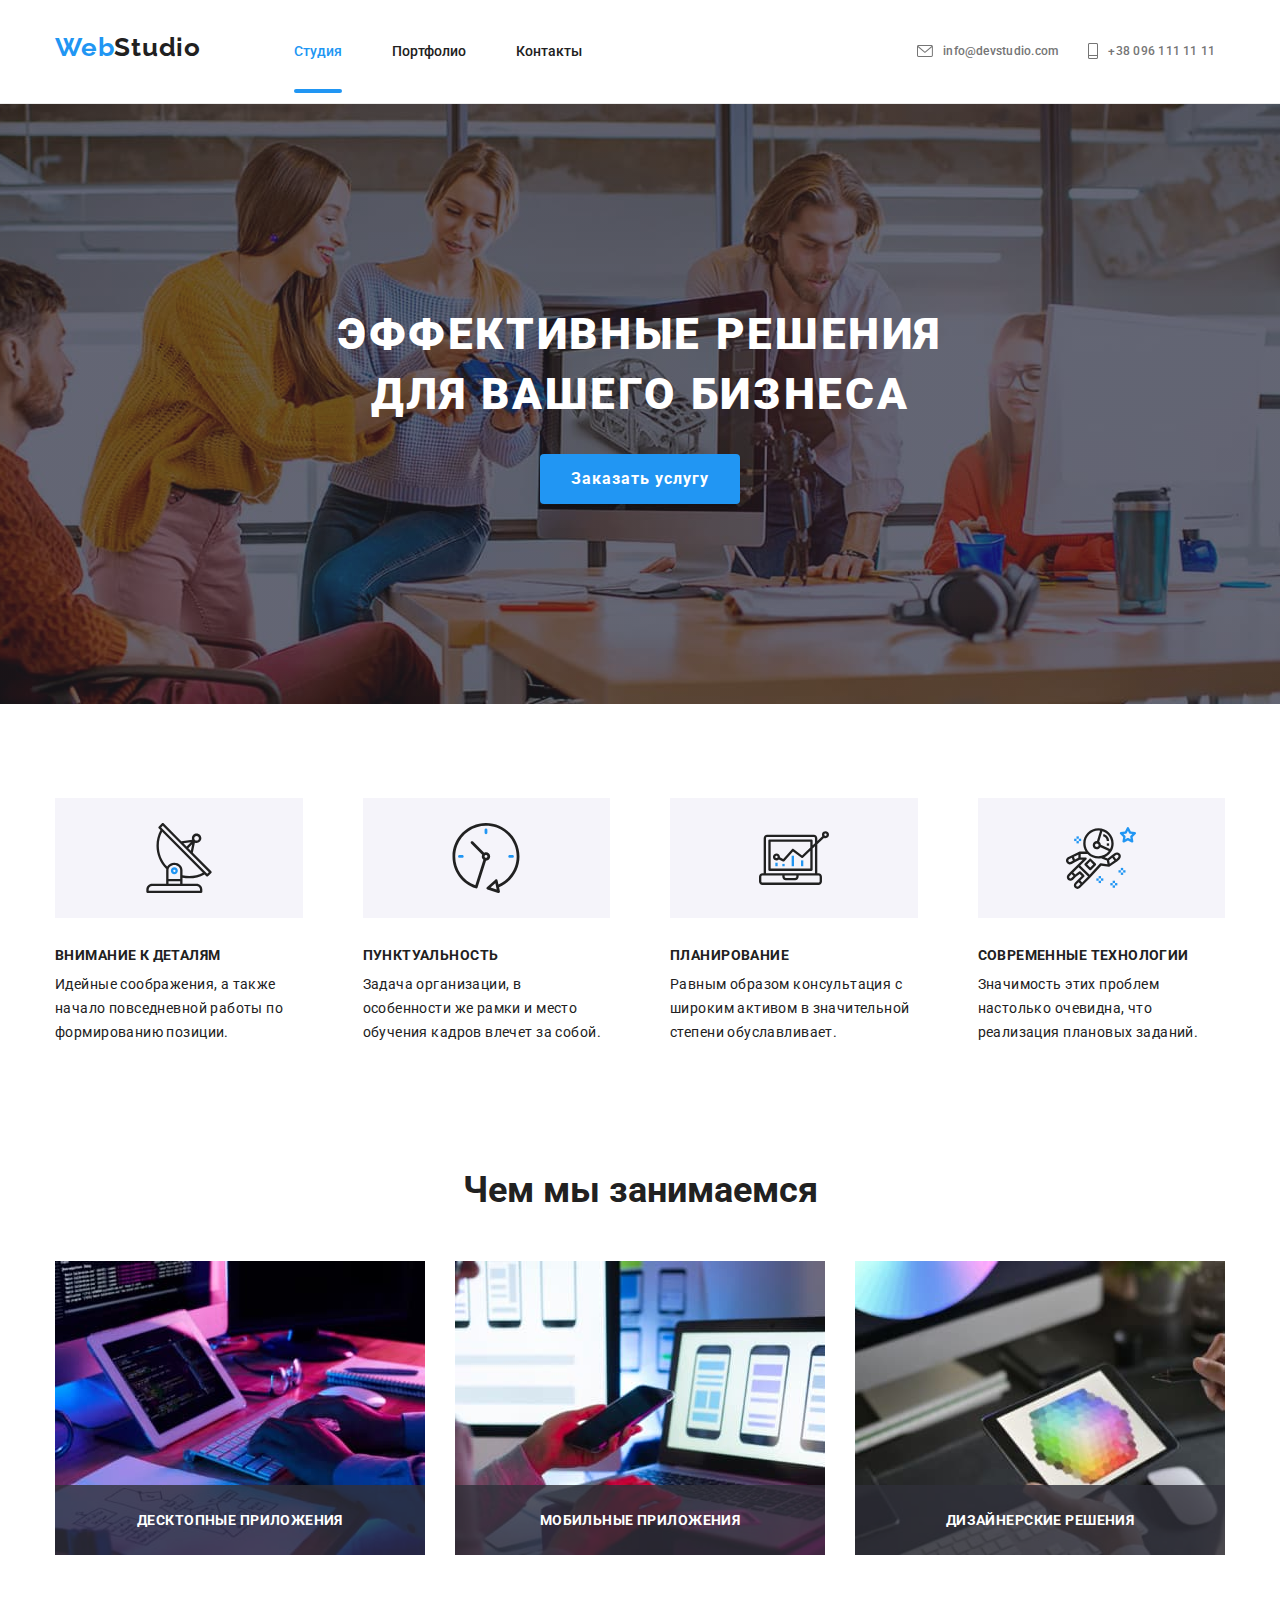
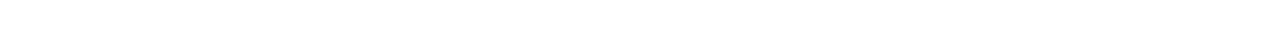
==== commit 56fe8aeb: "UPDATE" ====
--- a/index.html
+++ b/index.html
@@ -208,9 +208,9 @@
         </div>
       </section>
       <!---------------------------SERVISES------------------------>
-      <!-- <section class="section">
+      <section class="section service_section">
         <div class="container">
-          <h2 class="section_title">Чем мы занимаемся</h2>
+          <h2 class="service_section__title">Чем мы занимаемся</h2>
           <ul class="list servises__list">
             <li class="servises__list_item">
               <div class="service__list_item_thumb">
@@ -253,7 +253,7 @@
             </li>
           </ul>
         </div>
-      </section> -->
+      </section>
       <!-----------------------OUR TEAM---------------------------->
       <!-- <section class="team section" id="contacts">
         <div class="container">
--- a/css/main.min.css
+++ b/css/main.min.css
@@ -1 +1 @@
-:root{--main_font: "Roboto", sans-serif;--secondary_font: "Raleway", sans-serif;--main_text_color_theme_dark: rgba(33, 33, 33, 1);--secondary_text_color_theme-dark: rgba(117, 117, 117, 1);--main_text_color_theme_light: rgba(255, 255, 255, 1);--secondary_text_color_theme_light: rgba(255, 255, 255, 0.6);--accent_color: rgba(33, 150, 243, 1);--hang_color: rgba(245, 244, 250, 1) }.visually_hidden{position:absolute;width:1px;height:1px;margin:-1px;border:0;padding:0;white-space:nowrap;clip-path:inset(100%);clip:rect(0 0 0 0);overflow:hidden}:root{--main_font: "Roboto", sans-serif;--secondary_font: "Raleway", sans-serif;--main_text_color_theme_dark: rgba(33, 33, 33, 1);--secondary_text_color_theme-dark: rgba(117, 117, 117, 1);--main_text_color_theme_light: rgba(255, 255, 255, 1);--secondary_text_color_theme_light: rgba(255, 255, 255, 0.6);--accent_color: rgba(33, 150, 243, 1);--hang_color: rgba(245, 244, 250, 1) }body{background-color:rgba(255,255,255,.8980392157);font-family:var(--main_font);color:var(--main_text_color_theme_dark)}h1,h2,h3,h4,h5,h6,p{margin-top:0;margin-bottom:0}ul,ol{margin-top:0;margin-bottom:0;padding-left:0}img{display:block}.list{list-style:none;text-decoration:none}.link{text-decoration:none}.container{width:100%;padding-left:15px;padding-right:15px}@media screen and (min-width: 480px){.container{margin-left:auto;margin-right:auto}}@media screen and (min-width: 768px){.container{width:768px}}@media screen and (min-width: 1200px){.container{width:1200px}}.section{padding-top:60px;padding-bottom:60px}@media screen and (min-width: 480px){.section{width:480px;margin-left:auto;margin-right:auto}}@media screen and (min-width: 768px){.section{width:768px}}@media screen and (min-width: 1200px){.section{width:1200px;padding-top:94px;padding-bottom:94px}}@media screen and (max-width: 768px){.mobile_menu{position:fixed;left:0;top:0;width:100%;height:100%;opacity:0;visibility:hidden;pointer-events:none;background-color:#fff;transition:opacity 250ms cubic-bezier(0.4, 0, 0.2, 1),visibility 250ms cubic-bezier(0.4, 0, 0.2, 1)}.mobile_menu.is-open{opacity:1;visibility:visible;pointer-events:auto}.mobile_menu__container{position:relative;padding-top:48px;padding-bottom:48px;padding-left:40px}.mobile_menu__close_btn{position:absolute;top:10px;right:15px;background:rgba(0,0,0,0);border:none;padding:0;line-height:0;padding:11px}.mobile_menu__close_icon:hover,.mobile_menu__close_icon:focus{fill:var(--accent_color)}.mobile_menu_open_btn__icon:hover,.mobile_menu_open_btn__icon:focus{fill:var(--accent_color)}}@media screen and (min-width: 768px){.mobile_menu{display:none}}.site_nav__logo_img{font-family:var(--secondary_font);font-weight:bold;font-size:26px;line-height:100%;color:var(--main_text_color_theme_dark);align-items:center;letter-spacing:.03em;margin-right:88px;padding-bottom:25px;padding-top:24px}.logo_web{color:var(--accent_color)}.logo_studio{color:var(--main_text_color_theme_light)}.logo_footer{font-family:var(--secondary_font);font-weight:bold;font-size:26px;line-height:100%;color:var(--main_text_color_theme_dark);align-items:center;letter-spacing:.03em;margin-right:88px;padding-bottom:0;padding-top:0}@media screen and (min-width: 1200px){.site_nav__logo_img{margin-right:93px}}.modal_close_button{position:absolute;top:8px;right:8px;display:flex;align-items:center;justify-content:center;width:30px;height:30px;border:1px solid rgba(0,0,0,.1);border-radius:50%;background-color:var(--main_text_color_theme_light);cursor:pointer;padding:0;transition:fill 250ms cubic-bezier(0.4, 0, 0.2, 1)}.modal_close_button:hover,.modal_close_button :focus{fill:var(--accent_color)}.social_link__footer{display:flex;align-items:center;justify-content:center;width:44px;height:44px;border-radius:50%;background-color:rgba(255,255,255,.1);fill:var(--main_text_color_theme_light);transition:background-color 250ms cubic-bezier(0.4, 0, 0.2, 1)}.social_link__footer:hover,.social_link__footer:focus{background-color:var(--accent_color)}.social_link__footer:hover.social_list__footer_icon,.social_link__footer:focus.social_list__footer_icon{fill:var(--main_text_color_theme_light)}.header__container{display:flex;align-items:center;justify-content:space-between;padding-top:16px;padding-bottom:16px}.mobile_menu__list{padding-bottom:32px}.mobile_menu__site_nav{padding-top:48px;padding-left:0;margin-bottom:302px}.mobile_menu__list_item{font-weight:500;font-family:var(--main_font);font-size:40px;line-height:47px;text-align:left;letter-spacing:.02em;color:var(--main_text_color_theme_dark);display:block;margin-bottom:35,71px;transition:color 250ms cubic-bezier(0.4, 0, 0.2, 1)}.mobile_menu__list_item:hover,.mobile_menu__list_item:focus{color:var(--accent_color)}.current_page{color:var(--accent_color)}.mobile_menu__site_nav{display:block;align-items:flex-start;justify-content:flex-start}.mobile_menu_contacts__list_item{padding-bottom:32px}.mobile_menu__phone{font-family:var(--main_font);font-style:normal;font-weight:500;font-size:34px;line-height:40px;letter-spacing:.02em;color:var(--accent_color)}.mobile_menu__mail{font-family:var(--main_font);font-style:normal;font-weight:500;font-size:24px;line-height:28px;letter-spacing:.02em;color:var(--secondary_text_color_theme-dark)}.mobile_social__list{padding-top:64px;display:flex;flex-direction:row;justify-content:space-between;align-items:center}.mobile_social__list_item_link{font-family:var(--main_font);font-style:normal;font-weight:500;font-size:18px;line-height:1,22;letter-spacing:.02em;color:var(--accent_color)}.mobile_social__list_item::after{content:"";margin-left:15px;border:1px solid rgba(33,33,33,.2);transform:rotate(90deg)}.mobile_social__list_item:last-child:after{content:"";border:none}@media screen and (max-width: 768px){.site_nav_menu{display:none}.site_nav_contact{display:none}.mobile_menu_open_btn{background:rgba(0,0,0,0);border:0;padding:0;line-height:0}}@media screen and (min-width: 768px){.mobile_menu_open_btn{display:none}.site_nav_menu{display:flex;align-items:center;justify-content:space-evenly}.site_nav_contact{display:block}.header__container{display:block}.menu_list_item{font-family:var(--main_font);font-weight:500;font-size:14px;line-height:1.33;color:var(--main_text_color_theme_dark);display:block;padding-bottom:32px;padding-top:32px;transition:color 250ms cubic-bezier(0.4, 0, 0.2, 1)}.menu_list_item:hover,.menu_list_item:focus{color:var(--accent_color)}.menu_list{position:relative}.menu_list:not(:last-child){margin-right:50px}.current_page{color:var(--accent_color)}.site_nav_menu::after{position:absolute;left:0;bottom:0;display:inline-block;content:"";height:4px;border-radius:2px;width:100%;background-color:var(--accent_color)}}.site_nav{display:flex}.mobile_contact{color:var(--secondary_text_color_theme-dark);transition:color 250ms cubic-bezier(0.4, 0, 0.2, 1);display:flex;align-items:center;font-family:var(--main_font);font-size:12px;font-weight:500;font-style:normal;line-height:14px;letter-spacing:.02em}.mobile_contact:hover,.mobile_contact:focus{color:var(--accent_color)}.site_nav_contact{padding-top:21px;padding-left:80px;padding-right:0px}.mail_link{margin-bottom:10px}.mail_icon{margin-right:8px;fill:var(--secondary_text_color_theme-dark);transition:fill 250ms cubic-bezier(0.4, 0, 0.2, 1)}.mail_link:hover .mail_icon,.mail_link:focus .mail_icon{fill:var(--accent_color)}.phone_icon{margin-right:8px;fill:var(--secondary_text_color_theme-dark);transition:fill 250ms cubic-bezier(0.4, 0, 0.2, 1)}.phone_link:hover .phone_icon,.phone_link:focus .phone_icon{fill:var(--accent_color)}.phone_link .phone_icon::before{position:absolute;display:flex;align-items:center;justify-content:center;padding-right:10px;fill:var(--secondary_text_color_theme-dark);transition:fill 250ms cubic-bezier(0.4, 0, 0.2, 1)}@media screen and (min-width: 1200px){.header{border-bottom:1px solid #ececec}.header__container{display:flex;align-items:center;justify-content:space-between}.menu_list_item{font-family:var(--main_font);font-weight:500;font-size:14px;line-height:1.33;color:var(--main_text_color_theme_dark);display:block;padding-bottom:32px;padding-top:32px;transition:color 250ms cubic-bezier(0.4, 0, 0.2, 1)}.menu_list_item:hover,.menu_list_item:focus{color:var(--accent_color)}.menu_list{position:relative}.menu_list:not(:last-child){margin-right:50px}.current_page{color:var(--accent_color)}.site_nav_menu .current_page::after{position:absolute;left:0;bottom:0;display:inline-block;content:"";height:4px;border-radius:2px;width:100%;background-color:var(--accent_color)}.site_nav_menu{display:flex;align-items:center;justify-content:center}.site_nav_contact{display:flex;flex-direction:row;align-items:center;justify-content:center;font-family:var(--main_font);font-size:14px;font-weight:500;font-style:normal;line-height:16px;letter-spacing:.02em;padding-top:0;padding-left:335px}.contact{color:var(--secondary_text_color_theme-dark);transition:color 250ms cubic-bezier(0.4, 0, 0.2, 1)}.contact:hover,.contact:focus{color:var(--accent_color)}.contact_footer{font-style:normal;font-weight:400;font-size:14px;letter-spacing:.03em}.header.header__container{position:relative;display:flex;align-items:center;justify-content:center}.mail_thumb{display:flex;align-items:center;justify-content:center;flex-direction:row}.mail_link{display:flex;align-items:center;justify-content:center;margin-right:30px;margin-bottom:0}.phone_link{display:flex;align-items:center;justify-content:flex-end}.mail_icon{margin-right:10px;fill:var(--secondary_text_color_theme-dark);transition:fill 250ms cubic-bezier(0.4, 0, 0.2, 1)}.mail_link:hover .mail_icon,.mail_link:focus .mail_icon{fill:var(--accent_color)}.phone_icon{margin-right:10px;fill:var(--secondary_text_color_theme-dark);transition:fill 250ms cubic-bezier(0.4, 0, 0.2, 1)}.phone_link:hover .phone_icon,.phone_link:focus .phone_icon{fill:var(--accent_color)}.phone_link .phone_icon::before{position:absolute;display:flex;align-items:center;justify-content:center;padding-right:10px;fill:var(--secondary_text_color_theme-dark);transition:fill 250ms cubic-bezier(0.4, 0, 0.2, 1)}}.section_hero{width:100%;padding-top:118px;padding-bottom:118px;text-align:center;margin-left:auto;margin-right:auto;height:400px;background-image:linear-gradient(rgba(47, 48, 58, 0.4), rgba(47, 48, 58, 0.4)),url("../../images/hero/mobile_hero@1x.jpg");background-size:cover;background-repeat:no-repeat;background-position:center;background-color:var(--accent-background)}@media(min-device-pixel-ratio: 2),(min-resolution: 192dpi),(min-resolution: 2dppx){.section_hero{background-image:linear-gradient(to right, rgba(47, 48, 58, 0.4), rgba(47, 48, 58, 0.4)),url("../../images/hero/mobile_hero@2x.jpg")}}.section_hero .section_hero__title{font-family:var(--main_font);font-weight:900;font-size:44px;line-height:1.36;text-align:center;letter-spacing:.06em;text-transform:uppercase;color:var(--main_text_color_theme_light);margin:0 auto}.section_hero .section_hero__button{font-family:var(--main_font);font-style:normal;font-weight:700;font-size:16px;line-height:30px;text-align:center;letter-spacing:.06em;background-color:var(--accent_color);box-shadow:0px 4px 4px rgba(0,0,0,.15);border-radius:4px;margin-top:30px;border:0;width:200px;height:50px;color:var(--main_text_color_theme_light);transition:background-color 250ms cubic-bezier(0.4, 0, 0.2, 1),color 250ms cubic-bezier(0.4, 0, 0.2, 1)}.section_hero .section_hero__button:hover,.section_hero .section_hero__button:focus{background-color:#188ce8;color:var(--main_text_color_theme_light)}@media screen and (min-width: 768px){.section_hero{margin-left:auto;margin-right:auto;background-image:linear-gradient(rgba(47, 48, 58, 0.4), rgba(47, 48, 58, 0.4)),url("../../images/hero/tablet_hero@1x.jpg");background-size:cover;background-repeat:no-repeat;background-color:var(--accent-background)}}@media screen and (min-width: 768px)and (min-device-pixel-ratio: 2),screen and (min-width: 768px)and (min-resolution: 192dpi),screen and (min-width: 768px)and (min-resolution: 2dppx){.section_hero{background-image:linear-gradient(to right, rgba(47, 48, 58, 0.4), rgba(47, 48, 58, 0.4)),url("../../images/hero/tablet_hero@2x.jpg")}}@media screen and (min-width: 1200px){.section_hero{max-width:1600px;height:600px;padding-top:200px;padding-bottom:200px;margin-left:auto;margin-right:auto;background-image:linear-gradient(rgba(47, 48, 58, 0.4), rgba(47, 48, 58, 0.4)),url("../../images/hero/desktop_hero@1x.jpg");background-size:cover;background-repeat:no-repeat;background-color:var(--accent-background)}}@media screen and (min-width: 1200px)and (min-device-pixel-ratio: 2),screen and (min-width: 1200px)and (min-resolution: 192dpi),screen and (min-width: 1200px)and (min-resolution: 2dppx){.section_hero{background-image:linear-gradient(to right, rgba(47, 48, 58, 0.4), rgba(47, 48, 58, 0.4)),url("../../images/hero/desktop_hero@2x.jpg")}}@media screen and (min-width: 1200px){.section_hero__title{width:696px}}.about{background-color:#fff;padding-bottom:60px;padding-top:60px}.about_list__item_element{width:100%;background-color:#f5f4fa;margin-bottom:30px;display:flex;justify-content:center;align-items:center;height:120px}.about_list__item_element_icon{width:70px;height:70px}.about_title{font-size:14px;font-weight:700;line-height:1.1;letter-spacing:.03em;text-transform:uppercase;margin-bottom:10px;text-align:center}.about_description{font-size:14px;font-weight:400;line-height:1.71;letter-spacing:.03em;color:var(--text-color-second)}@media screen and (min-width: 768px){.about_list{display:flex;flex-wrap:wrap;margin-left:-30px}.about_list__item{flex-basis:calc((100% - 60px)/2);margin-left:30px;margin-bottom:30px}}@media screen and (min-width: 1200px){.about{background-color:#fff;padding-top:94px;padding-bottom:0px}.about_list{display:flex;flex-wrap:nowrap;justify-content:space-between}.about_list__item:not(:last-child){margin-right:30px}}.servises__list{display:flex;margin-left:-30px;margin-top:-30px}.servises__list_item{margin-left:30px;margin-top:30px;flex-basis:calc((100% - 90px)/3)}.service__list_item_thumb{position:relative}.services_item{position:absolute;bottom:0;width:100%;height:70px;background:rgba(47,48,58,.8);padding-top:27px;padding-bottom:27px}.services_item_title{font-family:var(--main_font);font-style:normal;font-weight:700;font-size:14px;line-height:16px;letter-spacing:.03em;text-transform:uppercase;color:var(--main_text_color_theme_light);text-align:center;height:70px}.team{background:#f5f4fa}.team_list{display:flex;margin-left:-30px;margin-top:-30px}.team__member_card{margin-left:30px;margin-top:30px;flex-basis:calc((100% - 120px)/4);background-color:var(--main_text_color_theme_light);box-shadow:0px 1px 3px rgba(0,0,0,.12),0px 1px 1px rgba(0,0,0,.14),0px 2px 1px rgba(0,0,0,.2);border-radius:0px 0px 4px 4px}.team__member_card_detail{padding-top:30px;padding-bottom:30px;padding-left:10px;padding-right:10px}.team__member_name{font-style:normal;font-weight:500;font-size:16px;line-height:1.18;text-align:center;letter-spacing:.03em;margin-bottom:10px}.team__member_position{font-style:normal;font-weight:400;font-size:16px;line-height:1.19;text-align:center;letter-spacing:.03em;color:var(--secondary_text_color_theme-dark);margin-bottom:16px}.social_list{display:flex;justify-content:center}.social_list_link{display:flex;align-items:center;justify-content:center;width:44px;height:44px;border-radius:50%;background-color:var(--main_text_color_theme_light);transition:background-color 250ms cubic-bezier(0.4, 0, 0.2, 1)}.social_list_link:hover,.social_list_link:focus{background-color:var(--accent_color)}.social_list_icon{fill:#afb1b8;transition:fill 250ms cubic-bezier(0.4, 0, 0.2, 1)}.social_list_link:hover .social_list_icon,.social_list_link:focus .social_list_icon{fill:var(--main_text_color_theme_light)}.social_list_item:not(:last-child){margin-right:10px}.button_item{background-color:#2196f3;font-family:var(--main_font);cursor:pointer;background:#f5f4fa;font-style:normal;font-weight:500;font-size:16px;text-align:center;letter-spacing:.03em;padding-top:6px;padding-bottom:6px;padding-right:22px;padding-left:22px;border-radius:4px;border:0;transition:background 250ms cubic-bezier(0.4, 0, 0.2, 1),color 250ms cubic-bezier(0.4, 0, 0.2, 1),box-shadow 250ms cubic-bezier(0.4, 0, 0.2, 1)}.button_item:hover,.button_item:focus{background:var(--accent_color);color:var(--main_text_color_theme_light);box-shadow:0px 3px 1px rgba(0,0,0,.1),0px 1px 2px rgba(0,0,0,.08),0px 2px 2px rgba(0,0,0,.12)}.button{color:var(--secondary_text_color_theme_light)}.button_list{margin-top:8px;margin-left:8px}.button_item_list{display:flex;margin-bottom:50px;justify-content:center;margin-left:-8px;margin-top:-8px}.project__item_title{color:var(--main_text_color_theme_dark);font-style:normal;font-weight:700;font-size:18px;line-height:2;letter-spacing:.06em;margin-bottom:4px}.project__item_description{color:var(--secondary_text_color_theme-dark);font-style:normal;font-weight:400;font-size:16px;line-height:1.87;letter-spacing:.03em}.project{display:flex;flex-wrap:wrap;margin-left:-30px;margin-top:-30px}.project__item{margin-left:30px;margin-top:30px;flex-basis:370px;background-color:var(--main_text_color_theme_light);transition:box-shadow 250ms cubic-bezier(0.4, 0, 0.2, 1)}.project__item_link{transition:box-shadow 250ms cubic-bezier(0.4, 0, 0.2, 1)}.project__item_link:hover,.project__item_link:focus{display:block;box-shadow:0px 1px 1px rgba(0,0,0,.12),0px 4px 4px rgba(0,0,0,.06),1px 4px 6px rgba(0,0,0,.16)}.project__item_detail{padding-top:20px;padding-bottom:20px;padding-left:24px;padding-right:24px;border-left:1px solid #eee;border-right:1px solid #eee;border-bottom:1px solid #eee}.project__item_thumb{position:relative;overflow:hidden}.project__item_overlay{position:absolute;display:flex;align-items:center;justify-content:center;top:0;left:0;width:100%;height:100%;background:rgba(33,150,243,.9);padding-left:24px;padding-right:24px;transform:translatey(100%);transition:transform 250ms cubic-bezier(0.4, 0, 0.2, 1)}.project__item_link:hover .project__item_overlay,.project__item_link:focus .project__item_overlay{transform:translate(0)}.project__item_overlay_text{font-family:var(--main_font);font-style:normal;font-weight:400;font-size:18px;line-height:28px;letter-spacing:.03em;color:#f5f4fa}.clients__list{display:flex;align-items:center;justify-content:center}.client__list_item:not(:first-child){margin-left:30px;display:flex}.client__list_item_link{display:flex;align-items:center;justify-content:center;width:170px;height:92px;border:1px solid #afb1b8;border-radius:4px;transition:border-color 250ms cubic-bezier(0.4, 0, 0.2, 1)}.client__list_item_link:hover,.client__list_item_link:focus{border-color:var(--accent_color)}.client__list_item_icon{display:flex;justify-content:space-around;fill:#afb1b8;transition:fill 250ms cubic-bezier(0.4, 0, 0.2, 1)}.client__list_item_link:hover .client__list_item_icon,.client__list_item_link:focus .client__list_item_icon{fill:var(--accent_color)}.backdrop{position:fixed;top:0;left:0;width:100%;height:100%;background-color:rgba(0,0,0,.2)}.backdrop.is-hidden{opacity:0;visibility:hidden;pointer-events:none}.modal{position:absolute;top:50%;left:50%;transform:translate(-50%, -50%);width:450px;height:609px;background:var(--main_text_color_theme_light);box-shadow:0px 1px 3px rgba(0,0,0,.12),0px 1px 1px rgba(0,0,0,.14),0px 2px 1px rgba(0,0,0,.2);border-radius:4px}@media screen and (min-width: 1200px){.modal{width:528px;height:581px}}.contact_form{display:flex;flex-direction:column;padding-top:40px;padding-left:40px;padding-right:40px}.contact_form_title{text-align:center;justify-content:center;font-family:var(--main_font);font-style:normal;font-weight:700;font-size:20px;line-height:23px;letter-spacing:.03em;color:var(--main_text_color_theme_dark);margin-bottom:12px}.contact_form_field_span{padding-bottom:4px;font-family:var(--main_font);font-style:normal;font-weight:400;font-size:12px;line-height:14px;letter-spacing:.01em;color:var(--secondary_text_color_theme-dark)}.contact_form_field{margin-bottom:10px}.contact_form_input_wrapper{position:relative;margin-top:4px;transition:outline 250ms cubic-bezier(0.4, 0, 0.2, 1),border-color 250ms cubic-bezier(0.4, 0, 0.2, 1)}.contact_form_input{width:100%;height:40px;padding-left:42px;border:1px solid rgba(33,33,33,.2);border-radius:4px;cursor:pointer;transition:outline 250ms cubic-bezier(0.4, 0, 0.2, 1),border-color 250ms cubic-bezier(0.4, 0, 0.2, 1)}.contact_form_input:focus{outline:none;border-color:var(--accent_color)}.contact_form_icon{position:absolute;top:50%;left:15px;transform:translateY(-50%);color:var(--main_text_color_theme_dark);transition:color 250ms cubic-bezier(0.4, 0, 0.2, 1)}.contact_form_input:focus+.contact_form_icon{fill:var(--accent_color)}.contact_form_message{width:100%;height:120px;margin-top:6px;resize:none;padding:12px 16px;border:1px solid rgba(33,33,33,.2);border-radius:4px;cursor:pointer;transition:outline 250ms cubic-bezier(0.4, 0, 0.2, 1),border-color 250ms cubic-bezier(0.4, 0, 0.2, 1)}.contact_form_message::placeholder{text-transform:uppercase}.contact_form_message:focus{outline:none;border-color:var(--accent_color)}.contact_form_checkbox_label{display:flex;align-items:center;margin-bottom:30px;font-family:var(--main_font);font-style:normal;font-weight:400;font-size:12px;line-height:14px;color:var(--secondary_text_color_theme-dark)}.contact_form_checkbox_label::before{display:flex;justify-content:center;align-items:center;width:18px;height:18px;border:1px solid #555;cursor:pointer;content:"";margin-right:10px;color:var(--main_text_color_theme_dark);border-radius:2px;transition:outline 250ms cubic-bezier(0.4, 0, 0.2, 1);background-color:var(--main_text_color_theme_light)}.contact_form_checkbox:checked+.contact_form_checkbox_label::before{background-color:var(--accent_color);background-image:url(../images/checkbox_icon.svg);background-repeat:no-repeat;background-size:contain;background-position:center;background-origin:border-box;border:1px solid var(--accent_color);border-radius:2px;padding-top:4px}.contact_form_checkbox:focus+.contact_form_checkbox_label::before{border:2px solid var(--accent_color)}.contact_form-checkbox_link{color:var(--accent_color)}.contact_form_button{align-self:center;text-align:center;box-shadow:0;width:200px;height:50px;background:var(--accent_color);box-shadow:0px 4px 4px rgba(0,0,0,.15);border:0;border-radius:4px;font-family:var(--main_font);font-style:normal;font-weight:700;font-size:16px;line-height:30px;letter-spacing:.06em;color:var(--main_text_color_theme_light);padding:10px;padding-bottom:40px;cursor:pointer}@media screen and (min-width: 1200px){.contact_form_checkbox_label{font-size:14px;line-height:24px;letter-spacing:.03em}}.footer{background-color:#2f303a;padding-top:60px;padding-bottom:60px}.footer_container{display:flex;align-items:baseline}.address{font-family:var(--main_font);font-weight:400;font-size:14px;line-height:24px;letter-spacing:1.71;font-style:normal;text-decoration:none;margin-top:20px}.detai_adress{color:var(--main_text_color_theme_light);padding-top:111px}.address__detail{margin-bottom:9px}.address__detail:not(:last-child){margin-bottom:9px}.address__detail:last-child{margin-bottom:0}.contact_footer{margin-left:0}.social_list__container{display:flex}.social_list__container{display:flex;margin-left:70px;flex-direction:column}.social_list__footer_title{display:flex;font-weight:700;font-size:14px;line-height:1.14;letter-spacing:.03em;text-transform:uppercase;color:var(--main_text_color_theme_light);margin-bottom:20px}.social_link__footer{display:flex;align-items:center;justify-content:center;width:44px;height:44px;border-radius:50%;background-color:rgba(255,255,255,.1);fill:var(--main_text_color_theme_light);transition:background-color 250ms cubic-bezier(0.4, 0, 0.2, 1)}.social_link__footer:hover,.social_link__footer:focus{background-color:var(--accent_color)}.social_list__footer{display:flex;justify-content:center;align-items:center}.social_list__footer_item{display:block;justify-content:center;align-items:center}.social_list__footer_item:not(:last-child){margin-right:10px}.social_list__footer_icon{width:20px;height:20px;transition:fill 250ms cubic-bezier(0.4, 0, 0.2, 1);fill:var(--main_text_color_theme_light)}.subscribe_container{margin-left:93px}.subscribe_list_item{display:flex;align-items:center;justify-content:center;width:200px;height:50px}.subscribe_input{width:358px;height:50px;border:1px solid rgba(255,255,255,.3);filter:drop-shadow(0px 4px 4px rgba(0, 0, 0, 0.15));border-radius:4px;margin-right:12px;background:0;padding-left:16px}.subscribe_title{display:flex;font-weight:700;font-size:14px;line-height:1.14;letter-spacing:.03em;text-transform:uppercase;color:var(--main_text_color_theme_light);margin-bottom:20px}.subscribe_button{display:flex;align-items:center;text-align:center;justify-content:center;box-shadow:0;width:200px;height:50px;background:var(--accent_color);box-shadow:0px 4px 4px rgba(0,0,0,.15);border-radius:4px;border:0;font-family:var(--main_font);font-style:normal;font-weight:700;font-size:16px;line-height:30px;letter-spacing:.06em;color:var(--main_text_color_theme_light)}.subscribe{text-align:center;justify-content:center}.subscribe_input{color:var(--main_text_color_theme_light);background-color:rgba(0,0,0,0)}.subscribe_icon{width:24px;height:24px;margin-left:10px}/*# sourceMappingURL=main.min.css.map */+:root{--main_font: "Roboto", sans-serif;--secondary_font: "Raleway", sans-serif;--main_text_color_theme_dark: rgba(33, 33, 33, 1);--secondary_text_color_theme-dark: rgba(117, 117, 117, 1);--main_text_color_theme_light: rgba(255, 255, 255, 1);--secondary_text_color_theme_light: rgba(255, 255, 255, 0.6);--accent_color: rgba(33, 150, 243, 1);--hang_color: rgba(245, 244, 250, 1) }.visually_hidden{position:absolute;width:1px;height:1px;margin:-1px;border:0;padding:0;white-space:nowrap;clip-path:inset(100%);clip:rect(0 0 0 0);overflow:hidden}:root{--main_font: "Roboto", sans-serif;--secondary_font: "Raleway", sans-serif;--main_text_color_theme_dark: rgba(33, 33, 33, 1);--secondary_text_color_theme-dark: rgba(117, 117, 117, 1);--main_text_color_theme_light: rgba(255, 255, 255, 1);--secondary_text_color_theme_light: rgba(255, 255, 255, 0.6);--accent_color: rgba(33, 150, 243, 1);--hang_color: rgba(245, 244, 250, 1) }body{background-color:rgba(255,255,255,.8980392157);font-family:var(--main_font);color:var(--main_text_color_theme_dark)}h1,h2,h3,h4,h5,h6,p{margin-top:0;margin-bottom:0}ul,ol{margin-top:0;margin-bottom:0;padding-left:0}img{display:block}.list{list-style:none;text-decoration:none}.link{text-decoration:none}.container{width:100%;padding-left:15px;padding-right:15px}@media screen and (min-width: 480px){.container{margin-left:auto;margin-right:auto}}@media screen and (min-width: 768px){.container{width:768px}}@media screen and (min-width: 1200px){.container{width:1200px}}.section{padding-top:60px;padding-bottom:60px}@media screen and (min-width: 480px){.section{width:480px;margin-left:auto;margin-right:auto}}@media screen and (min-width: 768px){.section{width:768px}}@media screen and (min-width: 1200px){.section{width:1200px;padding-top:94px;padding-bottom:94px}}@media screen and (max-width: 768px){.mobile_menu{position:fixed;left:0;top:0;width:100%;height:100%;opacity:0;visibility:hidden;pointer-events:none;background-color:#fff;transition:opacity 250ms cubic-bezier(0.4, 0, 0.2, 1),visibility 250ms cubic-bezier(0.4, 0, 0.2, 1)}.mobile_menu.is-open{opacity:1;visibility:visible;pointer-events:auto}.mobile_menu__container{position:relative;padding-top:48px;padding-bottom:48px;padding-left:40px;padding-right:83px}.mobile_menu__close_btn{position:absolute;top:10px;right:15px;background:rgba(0,0,0,0);border:none;padding:0;line-height:0;padding:11px}.mobile_menu__close_icon:hover,.mobile_menu__close_icon:focus{fill:var(--accent_color)}.mobile_menu_open_btn__icon:hover,.mobile_menu_open_btn__icon:focus{fill:var(--accent_color)}}@media screen and (min-width: 768px){.mobile_menu{display:none}}.site_nav__logo_img{font-family:var(--secondary_font);font-weight:bold;font-size:26px;line-height:100%;color:var(--main_text_color_theme_dark);align-items:center;letter-spacing:.03em;margin-right:88px;padding-bottom:25px;padding-top:24px}.logo_web{color:var(--accent_color)}.logo_studio{color:var(--main_text_color_theme_light)}.logo_footer{font-family:var(--secondary_font);font-weight:bold;font-size:26px;line-height:100%;color:var(--main_text_color_theme_dark);align-items:center;letter-spacing:.03em;margin-right:88px;padding-bottom:0;padding-top:0}@media screen and (min-width: 1200px){.site_nav__logo_img{margin-right:93px}}.modal_close_button{position:absolute;top:8px;right:8px;display:flex;align-items:center;justify-content:center;width:30px;height:30px;border:1px solid rgba(0,0,0,.1);border-radius:50%;background-color:var(--main_text_color_theme_light);cursor:pointer;padding:0;transition:fill 250ms cubic-bezier(0.4, 0, 0.2, 1)}.modal_close_button:hover,.modal_close_button :focus{fill:var(--accent_color)}.social_link__footer{display:flex;align-items:center;justify-content:center;width:44px;height:44px;border-radius:50%;background-color:rgba(255,255,255,.1);fill:var(--main_text_color_theme_light);transition:background-color 250ms cubic-bezier(0.4, 0, 0.2, 1)}.social_link__footer:hover,.social_link__footer:focus{background-color:var(--accent_color)}.social_link__footer:hover.social_list__footer_icon,.social_link__footer:focus.social_list__footer_icon{fill:var(--main_text_color_theme_light)}.header__container{display:flex;align-items:center;justify-content:space-between;padding-top:10px;padding-bottom:10px}.mobile_menu__list{padding-bottom:32px}.mobile_menu__site_nav{padding-top:48px;padding-left:0;margin-bottom:302px}.mobile_menu__list_item{font-weight:500;font-family:var(--main_font);font-size:40px;line-height:47px;text-align:left;letter-spacing:.02em;color:var(--main_text_color_theme_dark);display:block;margin-bottom:35,71px;transition:color 250ms cubic-bezier(0.4, 0, 0.2, 1)}.mobile_menu__list_item:hover,.mobile_menu__list_item:focus{color:var(--accent_color)}.current_page{color:var(--accent_color)}.mobile_menu__site_nav{display:block;align-items:flex-start;justify-content:flex-start}.mobile_menu_contacts__list_item{padding-bottom:32px}.mobile_menu__phone{font-family:var(--main_font);font-style:normal;font-weight:500;font-size:34px;line-height:40px;letter-spacing:.02em;color:var(--accent_color)}.mobile_menu__mail{font-family:var(--main_font);font-style:normal;font-weight:500;font-size:24px;line-height:28px;letter-spacing:.02em;color:var(--secondary_text_color_theme-dark)}.mobile_social__list{padding-top:64px;display:flex;flex-direction:row;justify-content:space-between;align-items:center}.mobile_social__list_item_link{font-family:var(--main_font);font-style:normal;font-weight:500;font-size:18px;line-height:1,22;letter-spacing:.02em;color:var(--accent_color)}.mobile_social__list_item::after{content:"";margin-left:15px;border:1px solid rgba(33,33,33,.2);transform:rotate(90deg)}.mobile_social__list_item:last-child:after{content:"";border:none}@media screen and (max-width: 768px){.site_nav_menu{display:none}.site_nav_contact{display:none}.mobile_menu_open_btn{background:rgba(0,0,0,0);border:0;padding:0;line-height:0}}@media screen and (min-width: 768px){.header__container{display:flex;align-items:center;justify-content:space-between}.mobile_menu_open_btn{display:none}.menu_list_item{font-family:var(--main_font);font-weight:500;font-size:14px;line-height:1.33;color:var(--main_text_color_theme_dark);display:block;padding-bottom:32px;padding-top:32px;transition:color 250ms cubic-bezier(0.4, 0, 0.2, 1)}.menu_list_item:hover,.menu_list_item:focus{color:var(--accent_color)}.menu_list{position:relative}.menu_list:not(:last-child){margin-right:50px}.current_page{color:var(--accent_color)}.site_nav_menu .current_page::after{position:absolute;left:0;bottom:0;display:inline-block;content:"";height:4px;border-radius:2px;width:100%;background-color:var(--accent_color)}.site_nav_menu{display:flex;align-items:center;justify-content:center}.site_nav_menu{display:flex;align-items:center;justify-content:space-evenly}.site_nav_contact{display:block}.header__container{display:block}.site_nav{display:flex}.mobile_contact{color:var(--secondary_text_color_theme-dark);transition:color 250ms cubic-bezier(0.4, 0, 0.2, 1);display:flex;align-items:center;font-family:var(--main_font);font-size:12px;font-weight:500;font-style:normal;line-height:14px;letter-spacing:.02em}.mobile_contact:hover,.mobile_contact:focus{color:var(--accent_color)}.site_nav_contact{padding-top:21px;padding-left:80px;padding-right:0px}.mail_link{margin-bottom:10px}.mail_icon{margin-right:8px;fill:var(--secondary_text_color_theme-dark);transition:fill 250ms cubic-bezier(0.4, 0, 0.2, 1)}.mail_link:hover .mail_icon,.mail_link:focus .mail_icon{fill:var(--accent_color)}.phone_icon{margin-right:8px;fill:var(--secondary_text_color_theme-dark);transition:fill 250ms cubic-bezier(0.4, 0, 0.2, 1)}.phone_link:hover .phone_icon,.phone_link:focus .phone_icon{fill:var(--accent_color)}.phone_link .phone_icon::before{position:absolute;display:flex;align-items:center;justify-content:center;padding-right:10px;fill:var(--secondary_text_color_theme-dark);transition:fill 250ms cubic-bezier(0.4, 0, 0.2, 1)}}@media screen and (min-width: 768px)and (min-width: 1200px){.header{border-bottom:1px solid #ececec}.header__container{display:flex;align-items:center;justify-content:space-between}.menu_list_item{font-family:var(--main_font);font-weight:500;font-size:14px;line-height:1.33;color:var(--main_text_color_theme_dark);display:block;padding-bottom:32px;padding-top:32px;transition:color 250ms cubic-bezier(0.4, 0, 0.2, 1)}.menu_list_item:hover,.menu_list_item:focus{color:var(--accent_color)}.menu_list{position:relative}.menu_list:not(:last-child){margin-right:50px}.current_page{color:var(--accent_color)}.site_nav_menu .current_page::after{position:absolute;left:0;bottom:0;display:inline-block;content:"";height:4px;border-radius:2px;width:100%;background-color:var(--accent_color)}.site_nav_menu{display:flex;align-items:center;justify-content:center}.site_nav_contact{display:flex;flex-direction:row;align-items:center;justify-content:center;font-family:var(--main_font);font-size:14px;font-weight:500;font-style:normal;line-height:16px;letter-spacing:.02em;padding-top:0;padding-left:335px}.contact{color:var(--secondary_text_color_theme-dark);transition:color 250ms cubic-bezier(0.4, 0, 0.2, 1)}.contact:hover,.contact:focus{color:var(--accent_color)}.contact_footer{font-style:normal;font-weight:400;font-size:14px;letter-spacing:.03em}.header.header__container{position:relative;display:flex;align-items:center;justify-content:center}.mail_thumb{display:flex;align-items:center;justify-content:center;flex-direction:row}.mail_link{display:flex;align-items:center;justify-content:center;margin-right:30px;margin-bottom:0}.phone_link{display:flex;align-items:center;justify-content:flex-end}.mail_icon{margin-right:10px;fill:var(--secondary_text_color_theme-dark);transition:fill 250ms cubic-bezier(0.4, 0, 0.2, 1)}.mail_link:hover .mail_icon,.mail_link:focus .mail_icon{fill:var(--accent_color)}.phone_icon{margin-right:10px;fill:var(--secondary_text_color_theme-dark);transition:fill 250ms cubic-bezier(0.4, 0, 0.2, 1)}.phone_link:hover .phone_icon,.phone_link:focus .phone_icon{fill:var(--accent_color)}.phone_link .phone_icon::before{position:absolute;display:flex;align-items:center;justify-content:center;padding-right:10px;fill:var(--secondary_text_color_theme-dark);transition:fill 250ms cubic-bezier(0.4, 0, 0.2, 1)}}.section_hero{width:100%;padding-top:118px;padding-bottom:118px;text-align:center;margin-left:auto;margin-right:auto;height:400px;background-image:linear-gradient(rgba(47, 48, 58, 0.4), rgba(47, 48, 58, 0.4)),url("../images/hero/mobile_hero@1x.jpg");background-size:cover;background-repeat:no-repeat;background-position:center;background-color:var(--accent-background)}@media(min-device-pixel-ratio: 2),(min-resolution: 192dpi),(min-resolution: 2dppx){.section_hero{background-image:linear-gradient(to right, rgba(47, 48, 58, 0.4), rgba(47, 48, 58, 0.4)),url("../images/hero/mobile_hero@2x.jpg")}}.section_hero__title{width:360px;font-family:var(--main_font);font-weight:900;font-size:26px;line-height:42px;text-align:center;letter-spacing:.06em;text-transform:uppercase;color:var(--main_text_color_theme_light);margin:0 auto}.section_hero__button{font-family:var(--main_font);font-style:normal;font-weight:700;font-size:16px;line-height:30px;text-align:center;letter-spacing:.06em;background-color:var(--accent_color);box-shadow:0px 4px 4px rgba(0,0,0,.15);border-radius:4px;margin-top:30px;border:0;width:200px;height:50px;color:var(--main_text_color_theme_light);transition:background-color 250ms cubic-bezier(0.4, 0, 0.2, 1),color 250ms cubic-bezier(0.4, 0, 0.2, 1)}.section_hero__button:hover,.section_hero__button:focus{background-color:#188ce8;color:var(--main_text_color_theme_light)}@media screen and (min-width: 768px){.section_hero{margin-left:auto;margin-right:auto;background-image:linear-gradient(rgba(47, 48, 58, 0.4), rgba(47, 48, 58, 0.4)),url("../images/hero/tablet_hero@1x.jpg");background-size:cover;background-repeat:no-repeat;background-color:var(--accent-background)}}@media screen and (min-width: 768px)and (min-device-pixel-ratio: 2),screen and (min-width: 768px)and (min-resolution: 192dpi),screen and (min-width: 768px)and (min-resolution: 2dppx){.section_hero{background-image:linear-gradient(to right, rgba(47, 48, 58, 0.4), rgba(47, 48, 58, 0.4)),url("../images/hero/tablet_hero@2x.jpg")}}@media screen and (min-width: 1200px){.section_hero__title{font-size:44px;line-height:60px;width:696px}.section_hero{max-width:1600px;height:600px;padding-top:200px;padding-bottom:200px;margin-left:auto;margin-right:auto;background-image:linear-gradient(rgba(47, 48, 58, 0.4), rgba(47, 48, 58, 0.4)),url("../images/hero/desktop_hero@1x.jpg");background-size:cover;background-repeat:no-repeat;background-color:var(--accent-background)}}@media screen and (min-width: 1200px)and (min-device-pixel-ratio: 2),screen and (min-width: 1200px)and (min-resolution: 192dpi),screen and (min-width: 1200px)and (min-resolution: 2dppx){.section_hero{background-image:linear-gradient(to right, rgba(47, 48, 58, 0.4), rgba(47, 48, 58, 0.4)),url("../images/hero/desktop_hero@2x.jpg")}}.about{background-color:#fff;padding-bottom:60px;padding-top:60px}.about_list__item_element{width:100%;background-color:#f5f4fa;margin-bottom:30px;display:flex;justify-content:center;align-items:center;height:120px}.about_list__item_element_icon{width:70px;height:70px}.about_title{font-size:14px;font-weight:700;line-height:1.1;letter-spacing:.03em;text-transform:uppercase;margin-bottom:10px;text-align:center}.about_description{font-size:14px;font-weight:400;line-height:1.71;letter-spacing:.03em;color:var(--text-color-second)}@media screen and (max-width: 767px){.about_list__item:not(:last-child){margin-bottom:30px}}@media screen and (min-width: 768px){.about_title{text-align:start}.about_list{display:flex;flex-wrap:wrap;margin-left:-30px}.about_list__item{flex-basis:calc((100% - 60px)/2);margin-left:30px;margin-bottom:30px}}@media screen and (min-width: 1200px){.about{background-color:#fff;padding-top:94px;padding-bottom:0px}.about_list{display:flex;flex-wrap:nowrap;justify-content:space-between}.about_list__item:not(:last-child){margin-right:30px}}@media screen and (max-width: 1199px){.service_section{display:none}}@media screen and (min-width: 1200px){.service_section__title{font-family:var(--main_font);font-style:normal;font-weight:700;font-size:36px;line-height:42px;text-align:center;etter-spacing:.03em;padding-bottom:50px}.servises__list{display:flex;margin-left:-30px;margin-top:-30px}.servises__list_item{margin-left:30px;margin-top:30px;flex-basis:calc((100% - 90px)/3)}.service__list_item_thumb{position:relative}.services_item{position:absolute;bottom:0;width:100%;height:70px;background:rgba(47,48,58,.8);padding-top:27px;padding-bottom:27px}.services_item_title{font-family:var(--main_font);font-style:normal;font-weight:700;font-size:14px;line-height:16px;letter-spacing:.03em;text-transform:uppercase;color:var(--main_text_color_theme_light);text-align:center;height:70px;padding-bottom:50px}}.team{background:#f5f4fa}.team_list{display:flex;margin-left:-30px;margin-top:-30px}.team__member_card{margin-left:30px;margin-top:30px;flex-basis:calc((100% - 120px)/4);background-color:var(--main_text_color_theme_light);box-shadow:0px 1px 3px rgba(0,0,0,.12),0px 1px 1px rgba(0,0,0,.14),0px 2px 1px rgba(0,0,0,.2);border-radius:0px 0px 4px 4px}.team__member_card_detail{padding-top:30px;padding-bottom:30px;padding-left:10px;padding-right:10px}.team__member_name{font-style:normal;font-weight:500;font-size:16px;line-height:1.18;text-align:center;letter-spacing:.03em;margin-bottom:10px}.team__member_position{font-style:normal;font-weight:400;font-size:16px;line-height:1.19;text-align:center;letter-spacing:.03em;color:var(--secondary_text_color_theme-dark);margin-bottom:16px}.social_list{display:flex;justify-content:center}.social_list_link{display:flex;align-items:center;justify-content:center;width:44px;height:44px;border-radius:50%;background-color:var(--main_text_color_theme_light);transition:background-color 250ms cubic-bezier(0.4, 0, 0.2, 1)}.social_list_link:hover,.social_list_link:focus{background-color:var(--accent_color)}.social_list_icon{fill:#afb1b8;transition:fill 250ms cubic-bezier(0.4, 0, 0.2, 1)}.social_list_link:hover .social_list_icon,.social_list_link:focus .social_list_icon{fill:var(--main_text_color_theme_light)}.social_list_item:not(:last-child){margin-right:10px}.button_item{background-color:#2196f3;font-family:var(--main_font);cursor:pointer;background:#f5f4fa;font-style:normal;font-weight:500;font-size:16px;text-align:center;letter-spacing:.03em;padding-top:6px;padding-bottom:6px;padding-right:22px;padding-left:22px;border-radius:4px;border:0;transition:background 250ms cubic-bezier(0.4, 0, 0.2, 1),color 250ms cubic-bezier(0.4, 0, 0.2, 1),box-shadow 250ms cubic-bezier(0.4, 0, 0.2, 1)}.button_item:hover,.button_item:focus{background:var(--accent_color);color:var(--main_text_color_theme_light);box-shadow:0px 3px 1px rgba(0,0,0,.1),0px 1px 2px rgba(0,0,0,.08),0px 2px 2px rgba(0,0,0,.12)}.button{color:var(--secondary_text_color_theme_light)}.button_list{margin-top:8px;margin-left:8px}.button_item_list{display:flex;margin-bottom:50px;justify-content:center;margin-left:-8px;margin-top:-8px}.project__item_title{color:var(--main_text_color_theme_dark);font-style:normal;font-weight:700;font-size:18px;line-height:2;letter-spacing:.06em;margin-bottom:4px}.project__item_description{color:var(--secondary_text_color_theme-dark);font-style:normal;font-weight:400;font-size:16px;line-height:1.87;letter-spacing:.03em}.project{display:flex;flex-wrap:wrap;margin-left:-30px;margin-top:-30px}.project__item{margin-left:30px;margin-top:30px;flex-basis:370px;background-color:var(--main_text_color_theme_light);transition:box-shadow 250ms cubic-bezier(0.4, 0, 0.2, 1)}.project__item_link{transition:box-shadow 250ms cubic-bezier(0.4, 0, 0.2, 1)}.project__item_link:hover,.project__item_link:focus{display:block;box-shadow:0px 1px 1px rgba(0,0,0,.12),0px 4px 4px rgba(0,0,0,.06),1px 4px 6px rgba(0,0,0,.16)}.project__item_detail{padding-top:20px;padding-bottom:20px;padding-left:24px;padding-right:24px;border-left:1px solid #eee;border-right:1px solid #eee;border-bottom:1px solid #eee}.project__item_thumb{position:relative;overflow:hidden}.project__item_overlay{position:absolute;display:flex;align-items:center;justify-content:center;top:0;left:0;width:100%;height:100%;background:rgba(33,150,243,.9);padding-left:24px;padding-right:24px;transform:translatey(100%);transition:transform 250ms cubic-bezier(0.4, 0, 0.2, 1)}.project__item_link:hover .project__item_overlay,.project__item_link:focus .project__item_overlay{transform:translate(0)}.project__item_overlay_text{font-family:var(--main_font);font-style:normal;font-weight:400;font-size:18px;line-height:28px;letter-spacing:.03em;color:#f5f4fa}.clients__list{display:flex;align-items:center;justify-content:center}.client__list_item:not(:first-child){margin-left:30px;display:flex}.client__list_item_link{display:flex;align-items:center;justify-content:center;width:170px;height:92px;border:1px solid #afb1b8;border-radius:4px;transition:border-color 250ms cubic-bezier(0.4, 0, 0.2, 1)}.client__list_item_link:hover,.client__list_item_link:focus{border-color:var(--accent_color)}.client__list_item_icon{display:flex;justify-content:space-around;fill:#afb1b8;transition:fill 250ms cubic-bezier(0.4, 0, 0.2, 1)}.client__list_item_link:hover .client__list_item_icon,.client__list_item_link:focus .client__list_item_icon{fill:var(--accent_color)}.backdrop{position:fixed;top:0;left:0;width:100%;height:100%;background-color:rgba(0,0,0,.2)}.backdrop.is-hidden{opacity:0;visibility:hidden;pointer-events:none}.modal{position:absolute;top:50%;left:50%;transform:translate(-50%, -50%);width:450px;height:609px;background:var(--main_text_color_theme_light);box-shadow:0px 1px 3px rgba(0,0,0,.12),0px 1px 1px rgba(0,0,0,.14),0px 2px 1px rgba(0,0,0,.2);border-radius:4px}@media screen and (min-width: 1200px){.modal{width:528px;height:581px}}.contact_form{display:flex;flex-direction:column;padding-top:40px;padding-left:40px;padding-right:40px}.contact_form_title{text-align:center;justify-content:center;font-family:var(--main_font);font-style:normal;font-weight:700;font-size:20px;line-height:23px;letter-spacing:.03em;color:var(--main_text_color_theme_dark);margin-bottom:12px}.contact_form_field_span{padding-bottom:4px;font-family:var(--main_font);font-style:normal;font-weight:400;font-size:12px;line-height:14px;letter-spacing:.01em;color:var(--secondary_text_color_theme-dark)}.contact_form_field{margin-bottom:10px}.contact_form_input_wrapper{position:relative;margin-top:4px;transition:outline 250ms cubic-bezier(0.4, 0, 0.2, 1),border-color 250ms cubic-bezier(0.4, 0, 0.2, 1)}.contact_form_input{width:100%;height:40px;padding-left:42px;border:1px solid rgba(33,33,33,.2);border-radius:4px;cursor:pointer;transition:outline 250ms cubic-bezier(0.4, 0, 0.2, 1),border-color 250ms cubic-bezier(0.4, 0, 0.2, 1)}.contact_form_input:focus{outline:none;border-color:var(--accent_color)}.contact_form_icon{position:absolute;top:50%;left:15px;transform:translateY(-50%);color:var(--main_text_color_theme_dark);transition:color 250ms cubic-bezier(0.4, 0, 0.2, 1)}.contact_form_input:focus+.contact_form_icon{fill:var(--accent_color)}.contact_form_message{width:100%;height:120px;margin-top:6px;resize:none;padding:12px 16px;border:1px solid rgba(33,33,33,.2);border-radius:4px;cursor:pointer;transition:outline 250ms cubic-bezier(0.4, 0, 0.2, 1),border-color 250ms cubic-bezier(0.4, 0, 0.2, 1)}.contact_form_message::placeholder{text-transform:uppercase}.contact_form_message:focus{outline:none;border-color:var(--accent_color)}.contact_form_checkbox_label{display:flex;align-items:center;margin-bottom:30px;font-family:var(--main_font);font-style:normal;font-weight:400;font-size:12px;line-height:14px;color:var(--secondary_text_color_theme-dark)}.contact_form_checkbox_label::before{display:flex;justify-content:center;align-items:center;width:18px;height:18px;border:1px solid #555;cursor:pointer;content:"";margin-right:10px;color:var(--main_text_color_theme_dark);border-radius:2px;transition:outline 250ms cubic-bezier(0.4, 0, 0.2, 1);background-color:var(--main_text_color_theme_light)}.contact_form_checkbox:checked+.contact_form_checkbox_label::before{background-color:var(--accent_color);background-image:url(../images/checkbox_icon.svg);background-repeat:no-repeat;background-size:contain;background-position:center;background-origin:border-box;border:1px solid var(--accent_color);border-radius:2px;padding-top:4px}.contact_form_checkbox:focus+.contact_form_checkbox_label::before{border:2px solid var(--accent_color)}.contact_form-checkbox_link{color:var(--accent_color)}.contact_form_button{align-self:center;text-align:center;box-shadow:0;width:200px;height:50px;background:var(--accent_color);box-shadow:0px 4px 4px rgba(0,0,0,.15);border:0;border-radius:4px;font-family:var(--main_font);font-style:normal;font-weight:700;font-size:16px;line-height:30px;letter-spacing:.06em;color:var(--main_text_color_theme_light);padding:10px;padding-bottom:40px;cursor:pointer}@media screen and (min-width: 1200px){.contact_form_checkbox_label{font-size:14px;line-height:24px;letter-spacing:.03em}}.footer{background-color:#2f303a;padding-top:60px;padding-bottom:60px}.footer_container{display:flex;align-items:baseline}.address{font-family:var(--main_font);font-weight:400;font-size:14px;line-height:24px;letter-spacing:1.71;font-style:normal;text-decoration:none;margin-top:20px}.detai_adress{color:var(--main_text_color_theme_light);padding-top:111px}.address__detail{margin-bottom:9px}.address__detail:not(:last-child){margin-bottom:9px}.address__detail:last-child{margin-bottom:0}.contact_footer{margin-left:0}.social_list__container{display:flex}.social_list__container{display:flex;margin-left:70px;flex-direction:column}.social_list__footer_title{display:flex;font-weight:700;font-size:14px;line-height:1.14;letter-spacing:.03em;text-transform:uppercase;color:var(--main_text_color_theme_light);margin-bottom:20px}.social_link__footer{display:flex;align-items:center;justify-content:center;width:44px;height:44px;border-radius:50%;background-color:rgba(255,255,255,.1);fill:var(--main_text_color_theme_light);transition:background-color 250ms cubic-bezier(0.4, 0, 0.2, 1)}.social_link__footer:hover,.social_link__footer:focus{background-color:var(--accent_color)}.social_list__footer{display:flex;justify-content:center;align-items:center}.social_list__footer_item{display:block;justify-content:center;align-items:center}.social_list__footer_item:not(:last-child){margin-right:10px}.social_list__footer_icon{width:20px;height:20px;transition:fill 250ms cubic-bezier(0.4, 0, 0.2, 1);fill:var(--main_text_color_theme_light)}.subscribe_container{margin-left:93px}.subscribe_list_item{display:flex;align-items:center;justify-content:center;width:200px;height:50px}.subscribe_input{width:358px;height:50px;border:1px solid rgba(255,255,255,.3);filter:drop-shadow(0px 4px 4px rgba(0, 0, 0, 0.15));border-radius:4px;margin-right:12px;background:0;padding-left:16px}.subscribe_title{display:flex;font-weight:700;font-size:14px;line-height:1.14;letter-spacing:.03em;text-transform:uppercase;color:var(--main_text_color_theme_light);margin-bottom:20px}.subscribe_button{display:flex;align-items:center;text-align:center;justify-content:center;box-shadow:0;width:200px;height:50px;background:var(--accent_color);box-shadow:0px 4px 4px rgba(0,0,0,.15);border-radius:4px;border:0;font-family:var(--main_font);font-style:normal;font-weight:700;font-size:16px;line-height:30px;letter-spacing:.06em;color:var(--main_text_color_theme_light)}.subscribe{text-align:center;justify-content:center}.subscribe_input{color:var(--main_text_color_theme_light);background-color:rgba(0,0,0,0)}.subscribe_icon{width:24px;height:24px;margin-left:10px}/*# sourceMappingURL=main.min.css.map */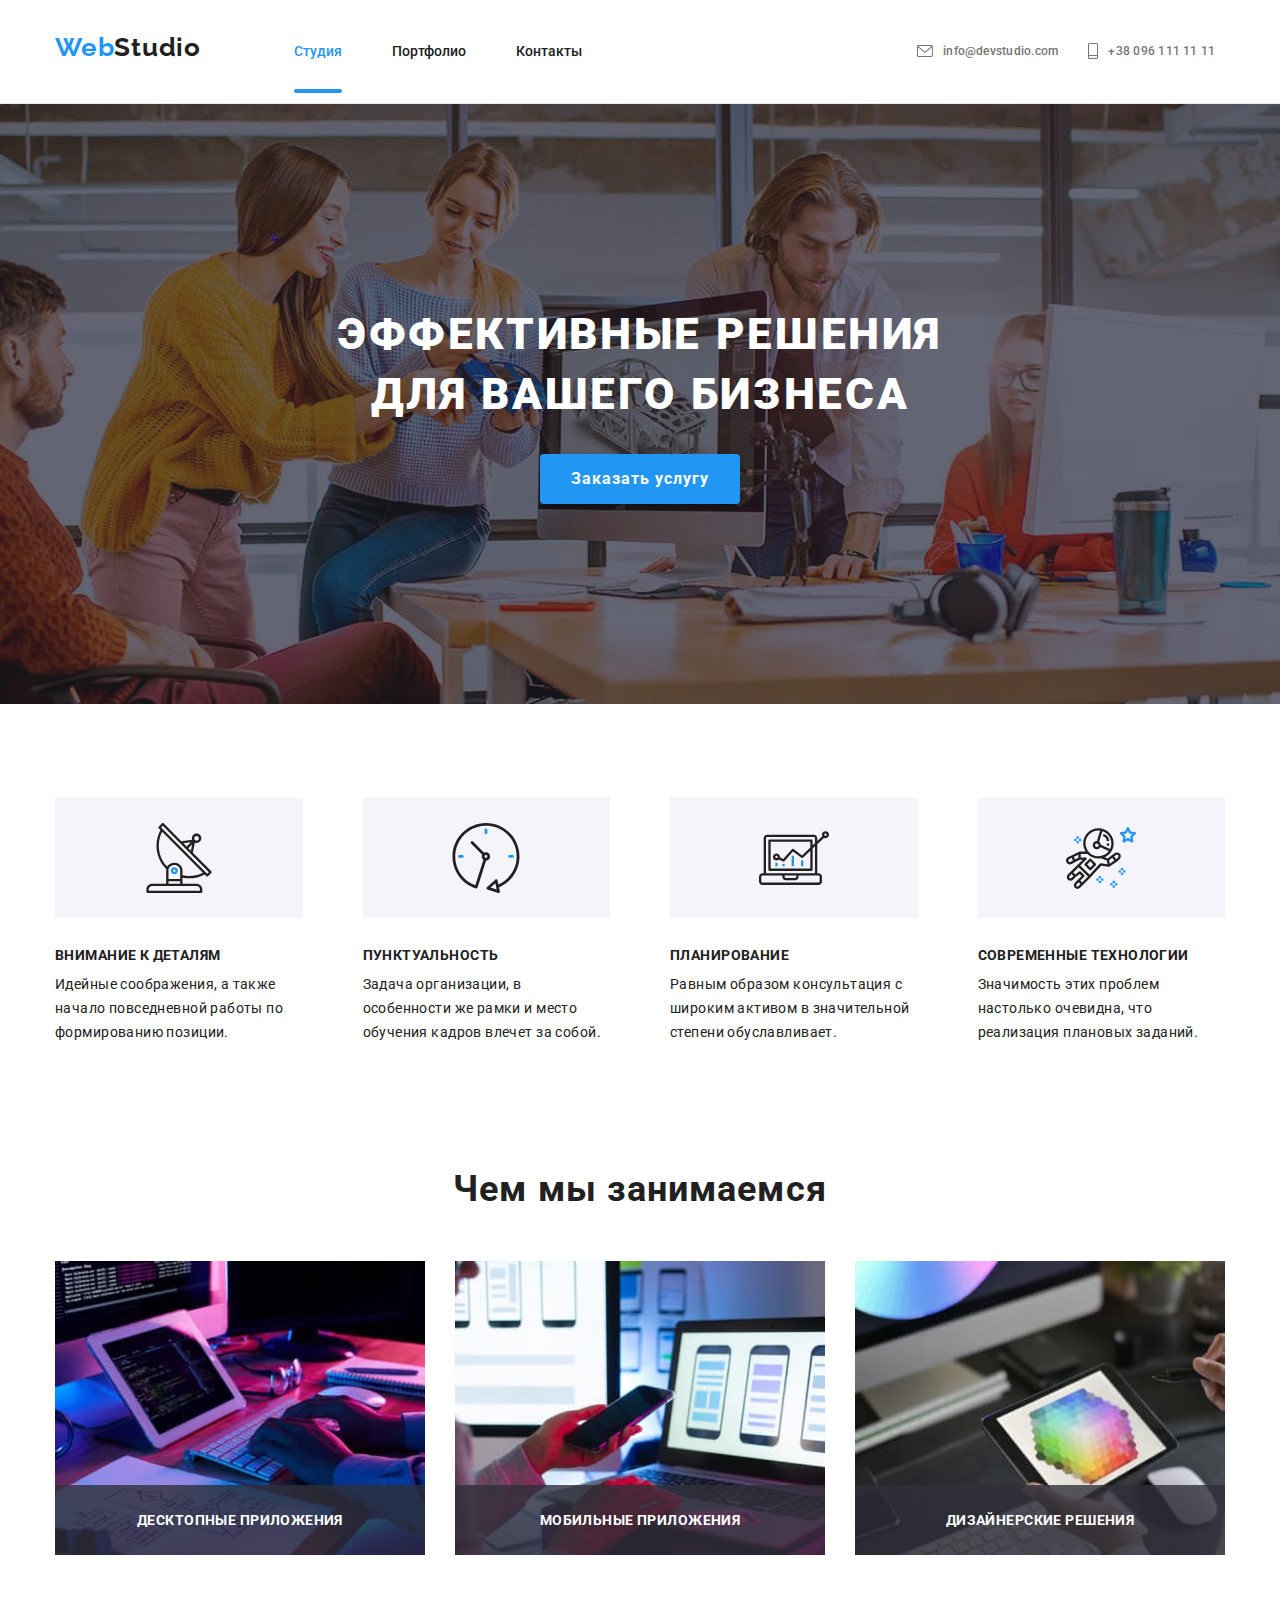
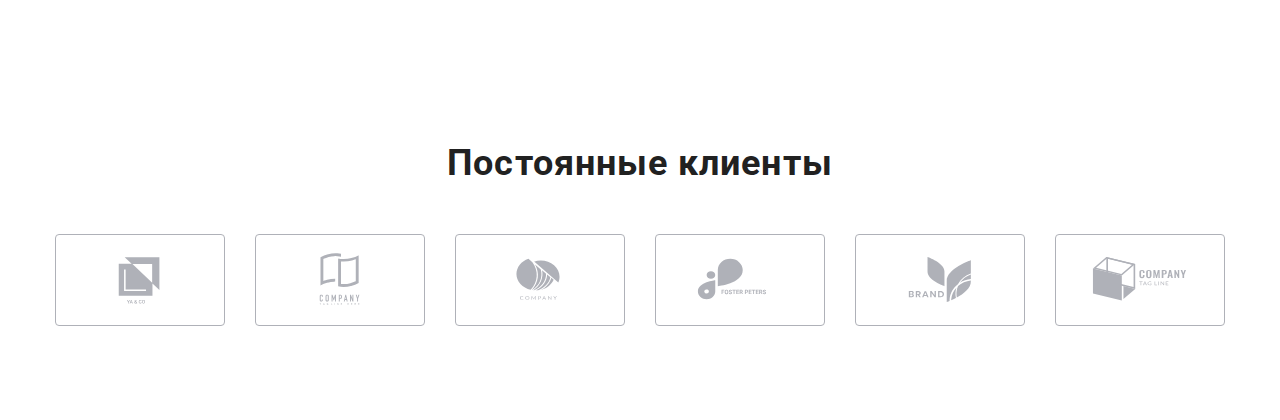
==== commit 59e1e9f3: "Clients" ====
--- a/index.html
+++ b/index.html
@@ -433,9 +433,9 @@
         </div>
       </section> -->
       <!---------------------------CLIENTS------------------------>
-      <!-- <section class="section">
+      <section class="section">
         <div class="container">
-          <h2 class="section_title">Постоянные клиенты</h2>
+          <h2 class="clients_title">Постоянные клиенты</h2>
           <ul class="clients__list">
             <li class="client__list_item list">
               <a href="" class="client__list_item_link">
@@ -481,7 +481,7 @@
             </li>
           </ul>
         </div>
-      </section> -->
+      </section>
     </main>
     <!--------------------------FOOTER--------------------------->
     <!-- <footer class="footer">
--- a/css/main.min.css
+++ b/css/main.min.css
@@ -1 +1 @@
-:root{--main_font: "Roboto", sans-serif;--secondary_font: "Raleway", sans-serif;--main_text_color_theme_dark: rgba(33, 33, 33, 1);--secondary_text_color_theme-dark: rgba(117, 117, 117, 1);--main_text_color_theme_light: rgba(255, 255, 255, 1);--secondary_text_color_theme_light: rgba(255, 255, 255, 0.6);--accent_color: rgba(33, 150, 243, 1);--hang_color: rgba(245, 244, 250, 1) }.visually_hidden{position:absolute;width:1px;height:1px;margin:-1px;border:0;padding:0;white-space:nowrap;clip-path:inset(100%);clip:rect(0 0 0 0);overflow:hidden}:root{--main_font: "Roboto", sans-serif;--secondary_font: "Raleway", sans-serif;--main_text_color_theme_dark: rgba(33, 33, 33, 1);--secondary_text_color_theme-dark: rgba(117, 117, 117, 1);--main_text_color_theme_light: rgba(255, 255, 255, 1);--secondary_text_color_theme_light: rgba(255, 255, 255, 0.6);--accent_color: rgba(33, 150, 243, 1);--hang_color: rgba(245, 244, 250, 1) }body{background-color:rgba(255,255,255,.8980392157);font-family:var(--main_font);color:var(--main_text_color_theme_dark)}h1,h2,h3,h4,h5,h6,p{margin-top:0;margin-bottom:0}ul,ol{margin-top:0;margin-bottom:0;padding-left:0}img{display:block}.list{list-style:none;text-decoration:none}.link{text-decoration:none}.container{width:100%;padding-left:15px;padding-right:15px}@media screen and (min-width: 480px){.container{margin-left:auto;margin-right:auto}}@media screen and (min-width: 768px){.container{width:768px}}@media screen and (min-width: 1200px){.container{width:1200px}}.section{padding-top:60px;padding-bottom:60px}@media screen and (min-width: 480px){.section{width:480px;margin-left:auto;margin-right:auto}}@media screen and (min-width: 768px){.section{width:768px}}@media screen and (min-width: 1200px){.section{width:1200px;padding-top:94px;padding-bottom:94px}}@media screen and (max-width: 768px){.mobile_menu{position:fixed;left:0;top:0;width:100%;height:100%;opacity:0;visibility:hidden;pointer-events:none;background-color:#fff;transition:opacity 250ms cubic-bezier(0.4, 0, 0.2, 1),visibility 250ms cubic-bezier(0.4, 0, 0.2, 1)}.mobile_menu.is-open{opacity:1;visibility:visible;pointer-events:auto}.mobile_menu__container{position:relative;padding-top:48px;padding-bottom:48px;padding-left:40px;padding-right:83px}.mobile_menu__close_btn{position:absolute;top:10px;right:15px;background:rgba(0,0,0,0);border:none;padding:0;line-height:0;padding:11px}.mobile_menu__close_icon:hover,.mobile_menu__close_icon:focus{fill:var(--accent_color)}.mobile_menu_open_btn__icon:hover,.mobile_menu_open_btn__icon:focus{fill:var(--accent_color)}}@media screen and (min-width: 768px){.mobile_menu{display:none}}.site_nav__logo_img{font-family:var(--secondary_font);font-weight:bold;font-size:26px;line-height:100%;color:var(--main_text_color_theme_dark);align-items:center;letter-spacing:.03em;margin-right:88px;padding-bottom:25px;padding-top:24px}.logo_web{color:var(--accent_color)}.logo_studio{color:var(--main_text_color_theme_light)}.logo_footer{font-family:var(--secondary_font);font-weight:bold;font-size:26px;line-height:100%;color:var(--main_text_color_theme_dark);align-items:center;letter-spacing:.03em;margin-right:88px;padding-bottom:0;padding-top:0}@media screen and (min-width: 1200px){.site_nav__logo_img{margin-right:93px}}.modal_close_button{position:absolute;top:8px;right:8px;display:flex;align-items:center;justify-content:center;width:30px;height:30px;border:1px solid rgba(0,0,0,.1);border-radius:50%;background-color:var(--main_text_color_theme_light);cursor:pointer;padding:0;transition:fill 250ms cubic-bezier(0.4, 0, 0.2, 1)}.modal_close_button:hover,.modal_close_button :focus{fill:var(--accent_color)}.social_link__footer{display:flex;align-items:center;justify-content:center;width:44px;height:44px;border-radius:50%;background-color:rgba(255,255,255,.1);fill:var(--main_text_color_theme_light);transition:background-color 250ms cubic-bezier(0.4, 0, 0.2, 1)}.social_link__footer:hover,.social_link__footer:focus{background-color:var(--accent_color)}.social_link__footer:hover.social_list__footer_icon,.social_link__footer:focus.social_list__footer_icon{fill:var(--main_text_color_theme_light)}.header__container{display:flex;align-items:center;justify-content:space-between;padding-top:10px;padding-bottom:10px}.mobile_menu__list{padding-bottom:32px}.mobile_menu__site_nav{padding-top:48px;padding-left:0;margin-bottom:302px}.mobile_menu__list_item{font-weight:500;font-family:var(--main_font);font-size:40px;line-height:47px;text-align:left;letter-spacing:.02em;color:var(--main_text_color_theme_dark);display:block;margin-bottom:35,71px;transition:color 250ms cubic-bezier(0.4, 0, 0.2, 1)}.mobile_menu__list_item:hover,.mobile_menu__list_item:focus{color:var(--accent_color)}.current_page{color:var(--accent_color)}.mobile_menu__site_nav{display:block;align-items:flex-start;justify-content:flex-start}.mobile_menu_contacts__list_item{padding-bottom:32px}.mobile_menu__phone{font-family:var(--main_font);font-style:normal;font-weight:500;font-size:34px;line-height:40px;letter-spacing:.02em;color:var(--accent_color)}.mobile_menu__mail{font-family:var(--main_font);font-style:normal;font-weight:500;font-size:24px;line-height:28px;letter-spacing:.02em;color:var(--secondary_text_color_theme-dark)}.mobile_social__list{padding-top:64px;display:flex;flex-direction:row;justify-content:space-between;align-items:center}.mobile_social__list_item_link{font-family:var(--main_font);font-style:normal;font-weight:500;font-size:18px;line-height:1,22;letter-spacing:.02em;color:var(--accent_color)}.mobile_social__list_item::after{content:"";margin-left:15px;border:1px solid rgba(33,33,33,.2);transform:rotate(90deg)}.mobile_social__list_item:last-child:after{content:"";border:none}@media screen and (max-width: 768px){.site_nav_menu{display:none}.site_nav_contact{display:none}.mobile_menu_open_btn{background:rgba(0,0,0,0);border:0;padding:0;line-height:0}}@media screen and (min-width: 768px){.header__container{display:flex;align-items:center;justify-content:space-between}.mobile_menu_open_btn{display:none}.menu_list_item{font-family:var(--main_font);font-weight:500;font-size:14px;line-height:1.33;color:var(--main_text_color_theme_dark);display:block;padding-bottom:32px;padding-top:32px;transition:color 250ms cubic-bezier(0.4, 0, 0.2, 1)}.menu_list_item:hover,.menu_list_item:focus{color:var(--accent_color)}.menu_list{position:relative}.menu_list:not(:last-child){margin-right:50px}.current_page{color:var(--accent_color)}.site_nav_menu .current_page::after{position:absolute;left:0;bottom:0;display:inline-block;content:"";height:4px;border-radius:2px;width:100%;background-color:var(--accent_color)}.site_nav_menu{display:flex;align-items:center;justify-content:center}.site_nav_menu{display:flex;align-items:center;justify-content:space-evenly}.site_nav_contact{display:block}.header__container{display:block}.site_nav{display:flex}.mobile_contact{color:var(--secondary_text_color_theme-dark);transition:color 250ms cubic-bezier(0.4, 0, 0.2, 1);display:flex;align-items:center;font-family:var(--main_font);font-size:12px;font-weight:500;font-style:normal;line-height:14px;letter-spacing:.02em}.mobile_contact:hover,.mobile_contact:focus{color:var(--accent_color)}.site_nav_contact{padding-top:21px;padding-left:80px;padding-right:0px}.mail_link{margin-bottom:10px}.mail_icon{margin-right:8px;fill:var(--secondary_text_color_theme-dark);transition:fill 250ms cubic-bezier(0.4, 0, 0.2, 1)}.mail_link:hover .mail_icon,.mail_link:focus .mail_icon{fill:var(--accent_color)}.phone_icon{margin-right:8px;fill:var(--secondary_text_color_theme-dark);transition:fill 250ms cubic-bezier(0.4, 0, 0.2, 1)}.phone_link:hover .phone_icon,.phone_link:focus .phone_icon{fill:var(--accent_color)}.phone_link .phone_icon::before{position:absolute;display:flex;align-items:center;justify-content:center;padding-right:10px;fill:var(--secondary_text_color_theme-dark);transition:fill 250ms cubic-bezier(0.4, 0, 0.2, 1)}}@media screen and (min-width: 768px)and (min-width: 1200px){.header{border-bottom:1px solid #ececec}.header__container{display:flex;align-items:center;justify-content:space-between}.menu_list_item{font-family:var(--main_font);font-weight:500;font-size:14px;line-height:1.33;color:var(--main_text_color_theme_dark);display:block;padding-bottom:32px;padding-top:32px;transition:color 250ms cubic-bezier(0.4, 0, 0.2, 1)}.menu_list_item:hover,.menu_list_item:focus{color:var(--accent_color)}.menu_list{position:relative}.menu_list:not(:last-child){margin-right:50px}.current_page{color:var(--accent_color)}.site_nav_menu .current_page::after{position:absolute;left:0;bottom:0;display:inline-block;content:"";height:4px;border-radius:2px;width:100%;background-color:var(--accent_color)}.site_nav_menu{display:flex;align-items:center;justify-content:center}.site_nav_contact{display:flex;flex-direction:row;align-items:center;justify-content:center;font-family:var(--main_font);font-size:14px;font-weight:500;font-style:normal;line-height:16px;letter-spacing:.02em;padding-top:0;padding-left:335px}.contact{color:var(--secondary_text_color_theme-dark);transition:color 250ms cubic-bezier(0.4, 0, 0.2, 1)}.contact:hover,.contact:focus{color:var(--accent_color)}.contact_footer{font-style:normal;font-weight:400;font-size:14px;letter-spacing:.03em}.header.header__container{position:relative;display:flex;align-items:center;justify-content:center}.mail_thumb{display:flex;align-items:center;justify-content:center;flex-direction:row}.mail_link{display:flex;align-items:center;justify-content:center;margin-right:30px;margin-bottom:0}.phone_link{display:flex;align-items:center;justify-content:flex-end}.mail_icon{margin-right:10px;fill:var(--secondary_text_color_theme-dark);transition:fill 250ms cubic-bezier(0.4, 0, 0.2, 1)}.mail_link:hover .mail_icon,.mail_link:focus .mail_icon{fill:var(--accent_color)}.phone_icon{margin-right:10px;fill:var(--secondary_text_color_theme-dark);transition:fill 250ms cubic-bezier(0.4, 0, 0.2, 1)}.phone_link:hover .phone_icon,.phone_link:focus .phone_icon{fill:var(--accent_color)}.phone_link .phone_icon::before{position:absolute;display:flex;align-items:center;justify-content:center;padding-right:10px;fill:var(--secondary_text_color_theme-dark);transition:fill 250ms cubic-bezier(0.4, 0, 0.2, 1)}}.section_hero{width:100%;padding-top:118px;padding-bottom:118px;text-align:center;margin-left:auto;margin-right:auto;height:400px;background-image:linear-gradient(rgba(47, 48, 58, 0.4), rgba(47, 48, 58, 0.4)),url("../images/hero/mobile_hero@1x.jpg");background-size:cover;background-repeat:no-repeat;background-position:center;background-color:var(--accent-background)}@media(min-device-pixel-ratio: 2),(min-resolution: 192dpi),(min-resolution: 2dppx){.section_hero{background-image:linear-gradient(to right, rgba(47, 48, 58, 0.4), rgba(47, 48, 58, 0.4)),url("../images/hero/mobile_hero@2x.jpg")}}.section_hero__title{width:360px;font-family:var(--main_font);font-weight:900;font-size:26px;line-height:42px;text-align:center;letter-spacing:.06em;text-transform:uppercase;color:var(--main_text_color_theme_light);margin:0 auto}.section_hero__button{font-family:var(--main_font);font-style:normal;font-weight:700;font-size:16px;line-height:30px;text-align:center;letter-spacing:.06em;background-color:var(--accent_color);box-shadow:0px 4px 4px rgba(0,0,0,.15);border-radius:4px;margin-top:30px;border:0;width:200px;height:50px;color:var(--main_text_color_theme_light);transition:background-color 250ms cubic-bezier(0.4, 0, 0.2, 1),color 250ms cubic-bezier(0.4, 0, 0.2, 1)}.section_hero__button:hover,.section_hero__button:focus{background-color:#188ce8;color:var(--main_text_color_theme_light)}@media screen and (min-width: 768px){.section_hero{margin-left:auto;margin-right:auto;background-image:linear-gradient(rgba(47, 48, 58, 0.4), rgba(47, 48, 58, 0.4)),url("../images/hero/tablet_hero@1x.jpg");background-size:cover;background-repeat:no-repeat;background-color:var(--accent-background)}}@media screen and (min-width: 768px)and (min-device-pixel-ratio: 2),screen and (min-width: 768px)and (min-resolution: 192dpi),screen and (min-width: 768px)and (min-resolution: 2dppx){.section_hero{background-image:linear-gradient(to right, rgba(47, 48, 58, 0.4), rgba(47, 48, 58, 0.4)),url("../images/hero/tablet_hero@2x.jpg")}}@media screen and (min-width: 1200px){.section_hero__title{font-size:44px;line-height:60px;width:696px}.section_hero{max-width:1600px;height:600px;padding-top:200px;padding-bottom:200px;margin-left:auto;margin-right:auto;background-image:linear-gradient(rgba(47, 48, 58, 0.4), rgba(47, 48, 58, 0.4)),url("../images/hero/desktop_hero@1x.jpg");background-size:cover;background-repeat:no-repeat;background-color:var(--accent-background)}}@media screen and (min-width: 1200px)and (min-device-pixel-ratio: 2),screen and (min-width: 1200px)and (min-resolution: 192dpi),screen and (min-width: 1200px)and (min-resolution: 2dppx){.section_hero{background-image:linear-gradient(to right, rgba(47, 48, 58, 0.4), rgba(47, 48, 58, 0.4)),url("../images/hero/desktop_hero@2x.jpg")}}.about{background-color:#fff;padding-bottom:60px;padding-top:60px}.about_list__item_element{width:100%;background-color:#f5f4fa;margin-bottom:30px;display:flex;justify-content:center;align-items:center;height:120px}.about_list__item_element_icon{width:70px;height:70px}.about_title{font-size:14px;font-weight:700;line-height:1.1;letter-spacing:.03em;text-transform:uppercase;margin-bottom:10px;text-align:center}.about_description{font-size:14px;font-weight:400;line-height:1.71;letter-spacing:.03em;color:var(--text-color-second)}@media screen and (max-width: 767px){.about_list__item:not(:last-child){margin-bottom:30px}}@media screen and (min-width: 768px){.about_title{text-align:start}.about_list{display:flex;flex-wrap:wrap;margin-left:-30px}.about_list__item{flex-basis:calc((100% - 60px)/2);margin-left:30px;margin-bottom:30px}}@media screen and (min-width: 1200px){.about{background-color:#fff;padding-top:94px;padding-bottom:0px}.about_list{display:flex;flex-wrap:nowrap;justify-content:space-between}.about_list__item:not(:last-child){margin-right:30px}}@media screen and (max-width: 1199px){.service_section{display:none}}@media screen and (min-width: 1200px){.service_section__title{font-family:var(--main_font);font-style:normal;font-weight:700;font-size:36px;line-height:42px;text-align:center;etter-spacing:.03em;padding-bottom:50px}.servises__list{display:flex;margin-left:-30px;margin-top:-30px}.servises__list_item{margin-left:30px;margin-top:30px;flex-basis:calc((100% - 90px)/3)}.service__list_item_thumb{position:relative}.services_item{position:absolute;bottom:0;width:100%;height:70px;background:rgba(47,48,58,.8);padding-top:27px;padding-bottom:27px}.services_item_title{font-family:var(--main_font);font-style:normal;font-weight:700;font-size:14px;line-height:16px;letter-spacing:.03em;text-transform:uppercase;color:var(--main_text_color_theme_light);text-align:center;height:70px;padding-bottom:50px}}.team{background:#f5f4fa}.team_list{display:flex;margin-left:-30px;margin-top:-30px}.team__member_card{margin-left:30px;margin-top:30px;flex-basis:calc((100% - 120px)/4);background-color:var(--main_text_color_theme_light);box-shadow:0px 1px 3px rgba(0,0,0,.12),0px 1px 1px rgba(0,0,0,.14),0px 2px 1px rgba(0,0,0,.2);border-radius:0px 0px 4px 4px}.team__member_card_detail{padding-top:30px;padding-bottom:30px;padding-left:10px;padding-right:10px}.team__member_name{font-style:normal;font-weight:500;font-size:16px;line-height:1.18;text-align:center;letter-spacing:.03em;margin-bottom:10px}.team__member_position{font-style:normal;font-weight:400;font-size:16px;line-height:1.19;text-align:center;letter-spacing:.03em;color:var(--secondary_text_color_theme-dark);margin-bottom:16px}.social_list{display:flex;justify-content:center}.social_list_link{display:flex;align-items:center;justify-content:center;width:44px;height:44px;border-radius:50%;background-color:var(--main_text_color_theme_light);transition:background-color 250ms cubic-bezier(0.4, 0, 0.2, 1)}.social_list_link:hover,.social_list_link:focus{background-color:var(--accent_color)}.social_list_icon{fill:#afb1b8;transition:fill 250ms cubic-bezier(0.4, 0, 0.2, 1)}.social_list_link:hover .social_list_icon,.social_list_link:focus .social_list_icon{fill:var(--main_text_color_theme_light)}.social_list_item:not(:last-child){margin-right:10px}.button_item{background-color:#2196f3;font-family:var(--main_font);cursor:pointer;background:#f5f4fa;font-style:normal;font-weight:500;font-size:16px;text-align:center;letter-spacing:.03em;padding-top:6px;padding-bottom:6px;padding-right:22px;padding-left:22px;border-radius:4px;border:0;transition:background 250ms cubic-bezier(0.4, 0, 0.2, 1),color 250ms cubic-bezier(0.4, 0, 0.2, 1),box-shadow 250ms cubic-bezier(0.4, 0, 0.2, 1)}.button_item:hover,.button_item:focus{background:var(--accent_color);color:var(--main_text_color_theme_light);box-shadow:0px 3px 1px rgba(0,0,0,.1),0px 1px 2px rgba(0,0,0,.08),0px 2px 2px rgba(0,0,0,.12)}.button{color:var(--secondary_text_color_theme_light)}.button_list{margin-top:8px;margin-left:8px}.button_item_list{display:flex;margin-bottom:50px;justify-content:center;margin-left:-8px;margin-top:-8px}.project__item_title{color:var(--main_text_color_theme_dark);font-style:normal;font-weight:700;font-size:18px;line-height:2;letter-spacing:.06em;margin-bottom:4px}.project__item_description{color:var(--secondary_text_color_theme-dark);font-style:normal;font-weight:400;font-size:16px;line-height:1.87;letter-spacing:.03em}.project{display:flex;flex-wrap:wrap;margin-left:-30px;margin-top:-30px}.project__item{margin-left:30px;margin-top:30px;flex-basis:370px;background-color:var(--main_text_color_theme_light);transition:box-shadow 250ms cubic-bezier(0.4, 0, 0.2, 1)}.project__item_link{transition:box-shadow 250ms cubic-bezier(0.4, 0, 0.2, 1)}.project__item_link:hover,.project__item_link:focus{display:block;box-shadow:0px 1px 1px rgba(0,0,0,.12),0px 4px 4px rgba(0,0,0,.06),1px 4px 6px rgba(0,0,0,.16)}.project__item_detail{padding-top:20px;padding-bottom:20px;padding-left:24px;padding-right:24px;border-left:1px solid #eee;border-right:1px solid #eee;border-bottom:1px solid #eee}.project__item_thumb{position:relative;overflow:hidden}.project__item_overlay{position:absolute;display:flex;align-items:center;justify-content:center;top:0;left:0;width:100%;height:100%;background:rgba(33,150,243,.9);padding-left:24px;padding-right:24px;transform:translatey(100%);transition:transform 250ms cubic-bezier(0.4, 0, 0.2, 1)}.project__item_link:hover .project__item_overlay,.project__item_link:focus .project__item_overlay{transform:translate(0)}.project__item_overlay_text{font-family:var(--main_font);font-style:normal;font-weight:400;font-size:18px;line-height:28px;letter-spacing:.03em;color:#f5f4fa}.clients__list{display:flex;align-items:center;justify-content:center}.client__list_item:not(:first-child){margin-left:30px;display:flex}.client__list_item_link{display:flex;align-items:center;justify-content:center;width:170px;height:92px;border:1px solid #afb1b8;border-radius:4px;transition:border-color 250ms cubic-bezier(0.4, 0, 0.2, 1)}.client__list_item_link:hover,.client__list_item_link:focus{border-color:var(--accent_color)}.client__list_item_icon{display:flex;justify-content:space-around;fill:#afb1b8;transition:fill 250ms cubic-bezier(0.4, 0, 0.2, 1)}.client__list_item_link:hover .client__list_item_icon,.client__list_item_link:focus .client__list_item_icon{fill:var(--accent_color)}.backdrop{position:fixed;top:0;left:0;width:100%;height:100%;background-color:rgba(0,0,0,.2)}.backdrop.is-hidden{opacity:0;visibility:hidden;pointer-events:none}.modal{position:absolute;top:50%;left:50%;transform:translate(-50%, -50%);width:450px;height:609px;background:var(--main_text_color_theme_light);box-shadow:0px 1px 3px rgba(0,0,0,.12),0px 1px 1px rgba(0,0,0,.14),0px 2px 1px rgba(0,0,0,.2);border-radius:4px}@media screen and (min-width: 1200px){.modal{width:528px;height:581px}}.contact_form{display:flex;flex-direction:column;padding-top:40px;padding-left:40px;padding-right:40px}.contact_form_title{text-align:center;justify-content:center;font-family:var(--main_font);font-style:normal;font-weight:700;font-size:20px;line-height:23px;letter-spacing:.03em;color:var(--main_text_color_theme_dark);margin-bottom:12px}.contact_form_field_span{padding-bottom:4px;font-family:var(--main_font);font-style:normal;font-weight:400;font-size:12px;line-height:14px;letter-spacing:.01em;color:var(--secondary_text_color_theme-dark)}.contact_form_field{margin-bottom:10px}.contact_form_input_wrapper{position:relative;margin-top:4px;transition:outline 250ms cubic-bezier(0.4, 0, 0.2, 1),border-color 250ms cubic-bezier(0.4, 0, 0.2, 1)}.contact_form_input{width:100%;height:40px;padding-left:42px;border:1px solid rgba(33,33,33,.2);border-radius:4px;cursor:pointer;transition:outline 250ms cubic-bezier(0.4, 0, 0.2, 1),border-color 250ms cubic-bezier(0.4, 0, 0.2, 1)}.contact_form_input:focus{outline:none;border-color:var(--accent_color)}.contact_form_icon{position:absolute;top:50%;left:15px;transform:translateY(-50%);color:var(--main_text_color_theme_dark);transition:color 250ms cubic-bezier(0.4, 0, 0.2, 1)}.contact_form_input:focus+.contact_form_icon{fill:var(--accent_color)}.contact_form_message{width:100%;height:120px;margin-top:6px;resize:none;padding:12px 16px;border:1px solid rgba(33,33,33,.2);border-radius:4px;cursor:pointer;transition:outline 250ms cubic-bezier(0.4, 0, 0.2, 1),border-color 250ms cubic-bezier(0.4, 0, 0.2, 1)}.contact_form_message::placeholder{text-transform:uppercase}.contact_form_message:focus{outline:none;border-color:var(--accent_color)}.contact_form_checkbox_label{display:flex;align-items:center;margin-bottom:30px;font-family:var(--main_font);font-style:normal;font-weight:400;font-size:12px;line-height:14px;color:var(--secondary_text_color_theme-dark)}.contact_form_checkbox_label::before{display:flex;justify-content:center;align-items:center;width:18px;height:18px;border:1px solid #555;cursor:pointer;content:"";margin-right:10px;color:var(--main_text_color_theme_dark);border-radius:2px;transition:outline 250ms cubic-bezier(0.4, 0, 0.2, 1);background-color:var(--main_text_color_theme_light)}.contact_form_checkbox:checked+.contact_form_checkbox_label::before{background-color:var(--accent_color);background-image:url(../images/checkbox_icon.svg);background-repeat:no-repeat;background-size:contain;background-position:center;background-origin:border-box;border:1px solid var(--accent_color);border-radius:2px;padding-top:4px}.contact_form_checkbox:focus+.contact_form_checkbox_label::before{border:2px solid var(--accent_color)}.contact_form-checkbox_link{color:var(--accent_color)}.contact_form_button{align-self:center;text-align:center;box-shadow:0;width:200px;height:50px;background:var(--accent_color);box-shadow:0px 4px 4px rgba(0,0,0,.15);border:0;border-radius:4px;font-family:var(--main_font);font-style:normal;font-weight:700;font-size:16px;line-height:30px;letter-spacing:.06em;color:var(--main_text_color_theme_light);padding:10px;padding-bottom:40px;cursor:pointer}@media screen and (min-width: 1200px){.contact_form_checkbox_label{font-size:14px;line-height:24px;letter-spacing:.03em}}.footer{background-color:#2f303a;padding-top:60px;padding-bottom:60px}.footer_container{display:flex;align-items:baseline}.address{font-family:var(--main_font);font-weight:400;font-size:14px;line-height:24px;letter-spacing:1.71;font-style:normal;text-decoration:none;margin-top:20px}.detai_adress{color:var(--main_text_color_theme_light);padding-top:111px}.address__detail{margin-bottom:9px}.address__detail:not(:last-child){margin-bottom:9px}.address__detail:last-child{margin-bottom:0}.contact_footer{margin-left:0}.social_list__container{display:flex}.social_list__container{display:flex;margin-left:70px;flex-direction:column}.social_list__footer_title{display:flex;font-weight:700;font-size:14px;line-height:1.14;letter-spacing:.03em;text-transform:uppercase;color:var(--main_text_color_theme_light);margin-bottom:20px}.social_link__footer{display:flex;align-items:center;justify-content:center;width:44px;height:44px;border-radius:50%;background-color:rgba(255,255,255,.1);fill:var(--main_text_color_theme_light);transition:background-color 250ms cubic-bezier(0.4, 0, 0.2, 1)}.social_link__footer:hover,.social_link__footer:focus{background-color:var(--accent_color)}.social_list__footer{display:flex;justify-content:center;align-items:center}.social_list__footer_item{display:block;justify-content:center;align-items:center}.social_list__footer_item:not(:last-child){margin-right:10px}.social_list__footer_icon{width:20px;height:20px;transition:fill 250ms cubic-bezier(0.4, 0, 0.2, 1);fill:var(--main_text_color_theme_light)}.subscribe_container{margin-left:93px}.subscribe_list_item{display:flex;align-items:center;justify-content:center;width:200px;height:50px}.subscribe_input{width:358px;height:50px;border:1px solid rgba(255,255,255,.3);filter:drop-shadow(0px 4px 4px rgba(0, 0, 0, 0.15));border-radius:4px;margin-right:12px;background:0;padding-left:16px}.subscribe_title{display:flex;font-weight:700;font-size:14px;line-height:1.14;letter-spacing:.03em;text-transform:uppercase;color:var(--main_text_color_theme_light);margin-bottom:20px}.subscribe_button{display:flex;align-items:center;text-align:center;justify-content:center;box-shadow:0;width:200px;height:50px;background:var(--accent_color);box-shadow:0px 4px 4px rgba(0,0,0,.15);border-radius:4px;border:0;font-family:var(--main_font);font-style:normal;font-weight:700;font-size:16px;line-height:30px;letter-spacing:.06em;color:var(--main_text_color_theme_light)}.subscribe{text-align:center;justify-content:center}.subscribe_input{color:var(--main_text_color_theme_light);background-color:rgba(0,0,0,0)}.subscribe_icon{width:24px;height:24px;margin-left:10px}/*# sourceMappingURL=main.min.css.map */+:root{--main_font: "Roboto", sans-serif;--secondary_font: "Raleway", sans-serif;--main_text_color_theme_dark: rgba(33, 33, 33, 1);--secondary_text_color_theme-dark: rgba(117, 117, 117, 1);--main_text_color_theme_light: rgba(255, 255, 255, 1);--secondary_text_color_theme_light: rgba(255, 255, 255, 0.6);--accent_color: rgba(33, 150, 243, 1);--hang_color: rgba(245, 244, 250, 1) }.visually_hidden{position:absolute;width:1px;height:1px;margin:-1px;border:0;padding:0;white-space:nowrap;clip-path:inset(100%);clip:rect(0 0 0 0);overflow:hidden}:root{--main_font: "Roboto", sans-serif;--secondary_font: "Raleway", sans-serif;--main_text_color_theme_dark: rgba(33, 33, 33, 1);--secondary_text_color_theme-dark: rgba(117, 117, 117, 1);--main_text_color_theme_light: rgba(255, 255, 255, 1);--secondary_text_color_theme_light: rgba(255, 255, 255, 0.6);--accent_color: rgba(33, 150, 243, 1);--hang_color: rgba(245, 244, 250, 1) }body{background-color:rgba(255,255,255,.8980392157);font-family:var(--main_font);color:var(--main_text_color_theme_dark)}h1,h2,h3,h4,h5,h6,p{margin-top:0;margin-bottom:0}ul,ol{margin-top:0;margin-bottom:0;padding-left:0}img{display:block}.list{list-style:none;text-decoration:none}.link{text-decoration:none}.container{width:100%;padding-left:15px;padding-right:15px}@media screen and (min-width: 480px){.container{margin-left:auto;margin-right:auto}}@media screen and (min-width: 768px){.container{width:768px}}@media screen and (min-width: 1200px){.container{width:1200px}}.section{padding-top:60px;padding-bottom:60px}@media screen and (min-width: 480px){.section{width:480px;margin-left:auto;margin-right:auto}}@media screen and (min-width: 768px){.section{width:768px}}@media screen and (min-width: 1200px){.section{width:1200px;padding-top:94px;padding-bottom:94px}}@media screen and (max-width: 768px){.mobile_menu{position:fixed;left:0;top:0;width:100%;height:100%;opacity:0;visibility:hidden;pointer-events:none;background-color:#fff;transition:opacity 250ms cubic-bezier(0.4, 0, 0.2, 1),visibility 250ms cubic-bezier(0.4, 0, 0.2, 1)}.mobile_menu.is-open{opacity:1;visibility:visible;pointer-events:auto}.mobile_menu__container{position:relative;padding-top:48px;padding-bottom:48px;padding-left:40px;padding-right:83px}.mobile_menu__close_btn{position:absolute;top:10px;right:15px;background:rgba(0,0,0,0);border:none;padding:0;line-height:0;padding:11px}.mobile_menu__close_icon:hover,.mobile_menu__close_icon:focus{fill:var(--accent_color)}.mobile_menu_open_btn__icon:hover,.mobile_menu_open_btn__icon:focus{fill:var(--accent_color)}}@media screen and (min-width: 768px){.mobile_menu{display:none}}.site_nav__logo_img{font-family:var(--secondary_font);font-weight:bold;font-size:26px;line-height:100%;color:var(--main_text_color_theme_dark);align-items:center;letter-spacing:.03em;margin-right:88px;padding-bottom:25px;padding-top:24px}.logo_web{color:var(--accent_color)}.logo_studio{color:var(--main_text_color_theme_light)}.logo_footer{font-family:var(--secondary_font);font-weight:bold;font-size:26px;line-height:100%;color:var(--main_text_color_theme_dark);align-items:center;letter-spacing:.03em;margin-right:88px;padding-bottom:0;padding-top:0}@media screen and (min-width: 1200px){.site_nav__logo_img{margin-right:93px}}.modal_close_button{position:absolute;top:8px;right:8px;display:flex;align-items:center;justify-content:center;width:30px;height:30px;border:1px solid rgba(0,0,0,.1);border-radius:50%;background-color:var(--main_text_color_theme_light);cursor:pointer;padding:0;transition:fill 250ms cubic-bezier(0.4, 0, 0.2, 1)}.modal_close_button:hover,.modal_close_button :focus{fill:var(--accent_color)}.social_link__footer{display:flex;align-items:center;justify-content:center;width:44px;height:44px;border-radius:50%;background-color:rgba(255,255,255,.1);fill:var(--main_text_color_theme_light);transition:background-color 250ms cubic-bezier(0.4, 0, 0.2, 1)}.social_link__footer:hover,.social_link__footer:focus{background-color:var(--accent_color)}.social_link__footer:hover.social_list__footer_icon,.social_link__footer:focus.social_list__footer_icon{fill:var(--main_text_color_theme_light)}.header__container{display:flex;align-items:center;justify-content:space-between;padding-top:10px;padding-bottom:10px}.mobile_menu__list{padding-bottom:32px}.mobile_menu__site_nav{padding-top:48px;padding-left:0;margin-bottom:302px}.mobile_menu__list_item{font-weight:500;font-family:var(--main_font);font-size:40px;line-height:47px;text-align:left;letter-spacing:.02em;color:var(--main_text_color_theme_dark);display:block;margin-bottom:35,71px;transition:color 250ms cubic-bezier(0.4, 0, 0.2, 1)}.mobile_menu__list_item:hover,.mobile_menu__list_item:focus{color:var(--accent_color)}.current_page{color:var(--accent_color)}.mobile_menu__site_nav{display:block;align-items:flex-start;justify-content:flex-start}.mobile_menu_contacts__list_item{padding-bottom:32px}.mobile_menu__phone{font-family:var(--main_font);font-style:normal;font-weight:500;font-size:34px;line-height:40px;letter-spacing:.02em;color:var(--accent_color)}.mobile_menu__mail{font-family:var(--main_font);font-style:normal;font-weight:500;font-size:24px;line-height:28px;letter-spacing:.02em;color:var(--secondary_text_color_theme-dark)}.mobile_social__list{padding-top:64px;display:flex;flex-direction:row;justify-content:space-between;align-items:center}.mobile_social__list_item_link{font-family:var(--main_font);font-style:normal;font-weight:500;font-size:18px;line-height:1,22;letter-spacing:.02em;color:var(--accent_color)}.mobile_social__list_item::after{content:"";margin-left:15px;border:1px solid rgba(33,33,33,.2);transform:rotate(90deg)}.mobile_social__list_item:last-child:after{content:"";border:none}@media screen and (max-width: 768px){.site_nav_menu{display:none}.site_nav_contact{display:none}.mobile_menu_open_btn{background:rgba(0,0,0,0);border:0;padding:0;line-height:0}}@media screen and (min-width: 768px){.header__container{display:flex;align-items:center;justify-content:space-between}.mobile_menu_open_btn{display:none}.menu_list_item{font-family:var(--main_font);font-weight:500;font-size:14px;line-height:1.33;color:var(--main_text_color_theme_dark);display:block;padding-bottom:32px;padding-top:32px;transition:color 250ms cubic-bezier(0.4, 0, 0.2, 1)}.menu_list_item:hover,.menu_list_item:focus{color:var(--accent_color)}.menu_list{position:relative}.menu_list:not(:last-child){margin-right:50px}.current_page{color:var(--accent_color)}.site_nav_menu .current_page::after{position:absolute;left:0;bottom:0;display:inline-block;content:"";height:4px;border-radius:2px;width:100%;background-color:var(--accent_color)}.site_nav_menu{display:flex;align-items:center;justify-content:center}.site_nav_menu{display:flex;align-items:center;justify-content:space-evenly}.site_nav_contact{display:block}.header__container{display:block}.site_nav{display:flex}.mobile_contact{color:var(--secondary_text_color_theme-dark);transition:color 250ms cubic-bezier(0.4, 0, 0.2, 1);display:flex;align-items:center;font-family:var(--main_font);font-size:12px;font-weight:500;font-style:normal;line-height:14px;letter-spacing:.02em}.mobile_contact:hover,.mobile_contact:focus{color:var(--accent_color)}.site_nav_contact{padding-top:21px;padding-left:80px;padding-right:0px}.mail_link{margin-bottom:10px}.mail_icon{margin-right:8px;fill:var(--secondary_text_color_theme-dark);transition:fill 250ms cubic-bezier(0.4, 0, 0.2, 1)}.mail_link:hover .mail_icon,.mail_link:focus .mail_icon{fill:var(--accent_color)}.phone_icon{margin-right:8px;fill:var(--secondary_text_color_theme-dark);transition:fill 250ms cubic-bezier(0.4, 0, 0.2, 1)}.phone_link:hover .phone_icon,.phone_link:focus .phone_icon{fill:var(--accent_color)}.phone_link .phone_icon::before{position:absolute;display:flex;align-items:center;justify-content:center;padding-right:10px;fill:var(--secondary_text_color_theme-dark);transition:fill 250ms cubic-bezier(0.4, 0, 0.2, 1)}}@media screen and (min-width: 768px)and (min-width: 1200px){.header{border-bottom:1px solid #ececec}.header__container{display:flex;align-items:center;justify-content:space-between}.menu_list_item{font-family:var(--main_font);font-weight:500;font-size:14px;line-height:1.33;color:var(--main_text_color_theme_dark);display:block;padding-bottom:32px;padding-top:32px;transition:color 250ms cubic-bezier(0.4, 0, 0.2, 1)}.menu_list_item:hover,.menu_list_item:focus{color:var(--accent_color)}.menu_list{position:relative}.menu_list:not(:last-child){margin-right:50px}.current_page{color:var(--accent_color)}.site_nav_menu .current_page::after{position:absolute;left:0;bottom:0;display:inline-block;content:"";height:4px;border-radius:2px;width:100%;background-color:var(--accent_color)}.site_nav_menu{display:flex;align-items:center;justify-content:center}.site_nav_contact{display:flex;flex-direction:row;align-items:center;justify-content:center;font-family:var(--main_font);font-size:14px;font-weight:500;font-style:normal;line-height:16px;letter-spacing:.02em;padding-top:0;padding-left:335px}.contact{color:var(--secondary_text_color_theme-dark);transition:color 250ms cubic-bezier(0.4, 0, 0.2, 1)}.contact:hover,.contact:focus{color:var(--accent_color)}.contact_footer{font-style:normal;font-weight:400;font-size:14px;letter-spacing:.03em}.header.header__container{position:relative;display:flex;align-items:center;justify-content:center}.mail_thumb{display:flex;align-items:center;justify-content:center;flex-direction:row}.mail_link{display:flex;align-items:center;justify-content:center;margin-right:30px;margin-bottom:0}.phone_link{display:flex;align-items:center;justify-content:flex-end}.mail_icon{margin-right:10px;fill:var(--secondary_text_color_theme-dark);transition:fill 250ms cubic-bezier(0.4, 0, 0.2, 1)}.mail_link:hover .mail_icon,.mail_link:focus .mail_icon{fill:var(--accent_color)}.phone_icon{margin-right:10px;fill:var(--secondary_text_color_theme-dark);transition:fill 250ms cubic-bezier(0.4, 0, 0.2, 1)}.phone_link:hover .phone_icon,.phone_link:focus .phone_icon{fill:var(--accent_color)}.phone_link .phone_icon::before{position:absolute;display:flex;align-items:center;justify-content:center;padding-right:10px;fill:var(--secondary_text_color_theme-dark);transition:fill 250ms cubic-bezier(0.4, 0, 0.2, 1)}}.section_hero{width:100%;padding-top:118px;padding-bottom:118px;text-align:center;margin-left:auto;margin-right:auto;height:400px;background-image:linear-gradient(rgba(47, 48, 58, 0.4), rgba(47, 48, 58, 0.4)),url("../images/hero/mobile_hero@1x.jpg");background-size:cover;background-repeat:no-repeat;background-position:center;background-color:var(--accent-background)}@media(min-device-pixel-ratio: 2),(min-resolution: 192dpi),(min-resolution: 2dppx){.section_hero{background-image:linear-gradient(to right, rgba(47, 48, 58, 0.4), rgba(47, 48, 58, 0.4)),url("../images/hero/mobile_hero@2x.jpg")}}.section_hero__title{width:360px;font-family:var(--main_font);font-weight:900;font-size:26px;line-height:42px;text-align:center;letter-spacing:.06em;text-transform:uppercase;color:var(--main_text_color_theme_light);margin:0 auto}.section_hero__button{font-family:var(--main_font);font-style:normal;font-weight:700;font-size:16px;line-height:30px;text-align:center;letter-spacing:.06em;background-color:var(--accent_color);box-shadow:0px 4px 4px rgba(0,0,0,.15);border-radius:4px;margin-top:30px;border:0;width:200px;height:50px;color:var(--main_text_color_theme_light);transition:background-color 250ms cubic-bezier(0.4, 0, 0.2, 1),color 250ms cubic-bezier(0.4, 0, 0.2, 1)}.section_hero__button:hover,.section_hero__button:focus{background-color:#188ce8;color:var(--main_text_color_theme_light)}@media screen and (min-width: 768px){.section_hero{margin-left:auto;margin-right:auto;background-image:linear-gradient(rgba(47, 48, 58, 0.4), rgba(47, 48, 58, 0.4)),url("../images/hero/tablet_hero@1x.jpg");background-size:cover;background-repeat:no-repeat;background-color:var(--accent-background)}}@media screen and (min-width: 768px)and (min-device-pixel-ratio: 2),screen and (min-width: 768px)and (min-resolution: 192dpi),screen and (min-width: 768px)and (min-resolution: 2dppx){.section_hero{background-image:linear-gradient(to right, rgba(47, 48, 58, 0.4), rgba(47, 48, 58, 0.4)),url("../images/hero/tablet_hero@2x.jpg")}}@media screen and (min-width: 1200px){.section_hero__title{font-size:44px;line-height:60px;width:696px}.section_hero{max-width:1600px;height:600px;padding-top:200px;padding-bottom:200px;margin-left:auto;margin-right:auto;background-image:linear-gradient(rgba(47, 48, 58, 0.4), rgba(47, 48, 58, 0.4)),url("../images/hero/desktop_hero@1x.jpg");background-size:cover;background-repeat:no-repeat;background-color:var(--accent-background)}}@media screen and (min-width: 1200px)and (min-device-pixel-ratio: 2),screen and (min-width: 1200px)and (min-resolution: 192dpi),screen and (min-width: 1200px)and (min-resolution: 2dppx){.section_hero{background-image:linear-gradient(to right, rgba(47, 48, 58, 0.4), rgba(47, 48, 58, 0.4)),url("../images/hero/desktop_hero@2x.jpg")}}.about{background-color:#fff;padding-bottom:60px;padding-top:60px}.about_list__item_element{width:100%;background-color:#f5f4fa;margin-bottom:30px;display:flex;justify-content:center;align-items:center;height:120px}.about_list__item_element_icon{width:70px;height:70px}.about_title{font-size:14px;font-weight:700;line-height:1.1;letter-spacing:.03em;text-transform:uppercase;margin-bottom:10px;text-align:center}.about_description{font-size:14px;font-weight:400;line-height:1.71;letter-spacing:.03em;color:var(--text-color-second)}@media screen and (max-width: 767px){.about_list__item:not(:last-child){margin-bottom:30px}}@media screen and (min-width: 768px){.about_title{text-align:start}.about_list{display:flex;flex-wrap:wrap;margin-left:-30px}.about_list__item{flex-basis:calc((100% - 60px)/2);margin-left:30px;margin-bottom:30px}}@media screen and (min-width: 1200px){.about{background-color:#fff;padding-top:94px;padding-bottom:0px}.about_list{display:flex;flex-wrap:nowrap;justify-content:space-between}.about_list__item:not(:last-child){margin-right:30px}}@media screen and (max-width: 1199px){.service_section{display:none}}@media screen and (min-width: 1200px){.service_section__title{font-family:var(--main_font);font-style:normal;font-weight:700;font-size:36px;line-height:1.16;text-align:center;letter-spacing:.03em;padding-bottom:50px}.servises__list{display:flex;margin-left:-30px;margin-top:-30px}.servises__list_item{margin-left:30px;margin-top:30px;flex-basis:calc((100% - 90px)/3)}.service__list_item_thumb{position:relative}.services_item{position:absolute;bottom:0;width:100%;height:70px;background:rgba(47,48,58,.8);padding-top:27px;padding-bottom:27px}.services_item_title{font-family:var(--main_font);font-style:normal;font-weight:700;font-size:14px;line-height:1,14;letter-spacing:.03em;text-transform:uppercase;color:var(--main_text_color_theme_light);text-align:center;height:70px;padding-bottom:50px}}.team{background:#f5f4fa}.team_list{display:flex;margin-left:-30px;margin-top:-30px}.team__member_card{margin-left:30px;margin-top:30px;flex-basis:calc((100% - 120px)/4);background-color:var(--main_text_color_theme_light);box-shadow:0px 1px 3px rgba(0,0,0,.12),0px 1px 1px rgba(0,0,0,.14),0px 2px 1px rgba(0,0,0,.2);border-radius:0px 0px 4px 4px}.team__member_card_detail{padding-top:30px;padding-bottom:30px;padding-left:10px;padding-right:10px}.team__member_name{font-style:normal;font-weight:500;font-size:16px;line-height:1.18;text-align:center;letter-spacing:.03em;margin-bottom:10px}.team__member_position{font-style:normal;font-weight:400;font-size:16px;line-height:1.19;text-align:center;letter-spacing:.03em;color:var(--secondary_text_color_theme-dark);margin-bottom:16px}.social_list{display:flex;justify-content:center}.social_list_link{display:flex;align-items:center;justify-content:center;width:44px;height:44px;border-radius:50%;background-color:var(--main_text_color_theme_light);transition:background-color 250ms cubic-bezier(0.4, 0, 0.2, 1)}.social_list_link:hover,.social_list_link:focus{background-color:var(--accent_color)}.social_list_icon{fill:#afb1b8;transition:fill 250ms cubic-bezier(0.4, 0, 0.2, 1)}.social_list_link:hover .social_list_icon,.social_list_link:focus .social_list_icon{fill:var(--main_text_color_theme_light)}.social_list_item:not(:last-child){margin-right:10px}.button_item{background-color:#2196f3;font-family:var(--main_font);cursor:pointer;background:#f5f4fa;font-style:normal;font-weight:500;font-size:16px;text-align:center;letter-spacing:.03em;padding-top:6px;padding-bottom:6px;padding-right:22px;padding-left:22px;border-radius:4px;border:0;transition:background 250ms cubic-bezier(0.4, 0, 0.2, 1),color 250ms cubic-bezier(0.4, 0, 0.2, 1),box-shadow 250ms cubic-bezier(0.4, 0, 0.2, 1)}.button_item:hover,.button_item:focus{background:var(--accent_color);color:var(--main_text_color_theme_light);box-shadow:0px 3px 1px rgba(0,0,0,.1),0px 1px 2px rgba(0,0,0,.08),0px 2px 2px rgba(0,0,0,.12)}.button{color:var(--secondary_text_color_theme_light)}.button_list{margin-top:8px;margin-left:8px}.button_item_list{display:flex;margin-bottom:50px;justify-content:center;margin-left:-8px;margin-top:-8px}.project__item_title{color:var(--main_text_color_theme_dark);font-style:normal;font-weight:700;font-size:18px;line-height:2;letter-spacing:.06em;margin-bottom:4px}.project__item_description{color:var(--secondary_text_color_theme-dark);font-style:normal;font-weight:400;font-size:16px;line-height:1.87;letter-spacing:.03em}.project{display:flex;flex-wrap:wrap;margin-left:-30px;margin-top:-30px}.project__item{margin-left:30px;margin-top:30px;flex-basis:370px;background-color:var(--main_text_color_theme_light);transition:box-shadow 250ms cubic-bezier(0.4, 0, 0.2, 1)}.project__item_link{transition:box-shadow 250ms cubic-bezier(0.4, 0, 0.2, 1)}.project__item_link:hover,.project__item_link:focus{display:block;box-shadow:0px 1px 1px rgba(0,0,0,.12),0px 4px 4px rgba(0,0,0,.06),1px 4px 6px rgba(0,0,0,.16)}.project__item_detail{padding-top:20px;padding-bottom:20px;padding-left:24px;padding-right:24px;border-left:1px solid #eee;border-right:1px solid #eee;border-bottom:1px solid #eee}.project__item_thumb{position:relative;overflow:hidden}.project__item_overlay{position:absolute;display:flex;align-items:center;justify-content:center;top:0;left:0;width:100%;height:100%;background:rgba(33,150,243,.9);padding-left:24px;padding-right:24px;transform:translatey(100%);transition:transform 250ms cubic-bezier(0.4, 0, 0.2, 1)}.project__item_link:hover .project__item_overlay,.project__item_link:focus .project__item_overlay{transform:translate(0)}.project__item_overlay_text{font-family:var(--main_font);font-style:normal;font-weight:400;font-size:18px;line-height:28px;letter-spacing:.03em;color:#f5f4fa}.clients_title{font-family:var(--main_font);font-style:normal;font-weight:700;font-size:28px;line-height:1,17px;text-align:center;letter-spacing:.03em;padding-bottom:30px}.clients__list{display:flex;align-items:center;justify-content:center;flex-wrap:wrap;margin-left:-30px;margin-top:-30px}.client__list_item:not(:first-child){margin-left:30px;display:flex}.client__list_item{flex-basis:calc((100% - 60px)/2);margin-left:30px;margin-top:30px}.client__list_item_link{display:flex;align-items:center;justify-content:center;width:170px;height:92px;border:1px solid #afb1b8;border-radius:4px;transition:border-color 250ms cubic-bezier(0.4, 0, 0.2, 1)}.client__list_item_link:hover,.client__list_item_link:focus{border-color:var(--accent_color)}.client__list_item_icon{display:flex;justify-content:space-around;fill:#afb1b8;transition:fill 250ms cubic-bezier(0.4, 0, 0.2, 1)}.client__list_item_link:hover .client__list_item_icon,.client__list_item_link:focus .client__list_item_icon{fill:var(--accent_color)}@media screen and (min-width: 768px){.client__list_item{flex-basis:calc((100% - 90px)/3)}.client__list_item_link{width:226px}}@media screen and (min-width: 1200px){.clients_title{font-size:36px;line-height:1,16;padding-bottom:50px}.client__list_item{display:flex;flex-basis:auto;flex-wrap:nowrap;justify-content:center;align-items:stretch}.client__list_item .client__list_item_link{width:170px}.clients{padding-top:94px;padding-bottom:94px}}.backdrop{position:fixed;top:0;left:0;width:100%;height:100%;background-color:rgba(0,0,0,.2)}.backdrop.is-hidden{opacity:0;visibility:hidden;pointer-events:none}.modal{position:absolute;top:50%;left:50%;transform:translate(-50%, -50%);width:450px;height:609px;background:var(--main_text_color_theme_light);box-shadow:0px 1px 3px rgba(0,0,0,.12),0px 1px 1px rgba(0,0,0,.14),0px 2px 1px rgba(0,0,0,.2);border-radius:4px}@media screen and (min-width: 1200px){.modal{width:528px;height:581px}}.contact_form{display:flex;flex-direction:column;padding-top:40px;padding-left:40px;padding-right:40px}.contact_form_title{text-align:center;justify-content:center;font-family:var(--main_font);font-style:normal;font-weight:700;font-size:20px;line-height:23px;letter-spacing:.03em;color:var(--main_text_color_theme_dark);margin-bottom:12px}.contact_form_field_span{padding-bottom:4px;font-family:var(--main_font);font-style:normal;font-weight:400;font-size:12px;line-height:14px;letter-spacing:.01em;color:var(--secondary_text_color_theme-dark)}.contact_form_field{margin-bottom:10px}.contact_form_input_wrapper{position:relative;margin-top:4px;transition:outline 250ms cubic-bezier(0.4, 0, 0.2, 1),border-color 250ms cubic-bezier(0.4, 0, 0.2, 1)}.contact_form_input{width:100%;height:40px;padding-left:42px;border:1px solid rgba(33,33,33,.2);border-radius:4px;cursor:pointer;transition:outline 250ms cubic-bezier(0.4, 0, 0.2, 1),border-color 250ms cubic-bezier(0.4, 0, 0.2, 1)}.contact_form_input:focus{outline:none;border-color:var(--accent_color)}.contact_form_icon{position:absolute;top:50%;left:15px;transform:translateY(-50%);color:var(--main_text_color_theme_dark);transition:color 250ms cubic-bezier(0.4, 0, 0.2, 1)}.contact_form_input:focus+.contact_form_icon{fill:var(--accent_color)}.contact_form_message{width:100%;height:120px;margin-top:6px;resize:none;padding:12px 16px;border:1px solid rgba(33,33,33,.2);border-radius:4px;cursor:pointer;transition:outline 250ms cubic-bezier(0.4, 0, 0.2, 1),border-color 250ms cubic-bezier(0.4, 0, 0.2, 1)}.contact_form_message::placeholder{text-transform:uppercase}.contact_form_message:focus{outline:none;border-color:var(--accent_color)}.contact_form_checkbox_label{display:flex;align-items:center;margin-bottom:30px;font-family:var(--main_font);font-style:normal;font-weight:400;font-size:12px;line-height:14px;color:var(--secondary_text_color_theme-dark)}.contact_form_checkbox_label::before{display:flex;justify-content:center;align-items:center;width:18px;height:18px;border:1px solid #555;cursor:pointer;content:"";margin-right:10px;color:var(--main_text_color_theme_dark);border-radius:2px;transition:outline 250ms cubic-bezier(0.4, 0, 0.2, 1);background-color:var(--main_text_color_theme_light)}.contact_form_checkbox:checked+.contact_form_checkbox_label::before{background-color:var(--accent_color);background-image:url(../images/checkbox_icon.svg);background-repeat:no-repeat;background-size:contain;background-position:center;background-origin:border-box;border:1px solid var(--accent_color);border-radius:2px;padding-top:4px}.contact_form_checkbox:focus+.contact_form_checkbox_label::before{border:2px solid var(--accent_color)}.contact_form-checkbox_link{color:var(--accent_color)}.contact_form_button{align-self:center;text-align:center;box-shadow:0;width:200px;height:50px;background:var(--accent_color);box-shadow:0px 4px 4px rgba(0,0,0,.15);border:0;border-radius:4px;font-family:var(--main_font);font-style:normal;font-weight:700;font-size:16px;line-height:30px;letter-spacing:.06em;color:var(--main_text_color_theme_light);padding:10px;padding-bottom:40px;cursor:pointer}@media screen and (min-width: 1200px){.contact_form_checkbox_label{font-size:14px;line-height:24px;letter-spacing:.03em}}.footer{background-color:#2f303a;padding-top:60px;padding-bottom:60px}.footer_container{display:flex;align-items:baseline}.address{font-family:var(--main_font);font-weight:400;font-size:14px;line-height:24px;letter-spacing:1.71;font-style:normal;text-decoration:none;margin-top:20px}.detai_adress{color:var(--main_text_color_theme_light);padding-top:111px}.address__detail{margin-bottom:9px}.address__detail:not(:last-child){margin-bottom:9px}.address__detail:last-child{margin-bottom:0}.contact_footer{margin-left:0}.social_list__container{display:flex}.social_list__container{display:flex;margin-left:70px;flex-direction:column}.social_list__footer_title{display:flex;font-weight:700;font-size:14px;line-height:1.14;letter-spacing:.03em;text-transform:uppercase;color:var(--main_text_color_theme_light);margin-bottom:20px}.social_link__footer{display:flex;align-items:center;justify-content:center;width:44px;height:44px;border-radius:50%;background-color:rgba(255,255,255,.1);fill:var(--main_text_color_theme_light);transition:background-color 250ms cubic-bezier(0.4, 0, 0.2, 1)}.social_link__footer:hover,.social_link__footer:focus{background-color:var(--accent_color)}.social_list__footer{display:flex;justify-content:center;align-items:center}.social_list__footer_item{display:block;justify-content:center;align-items:center}.social_list__footer_item:not(:last-child){margin-right:10px}.social_list__footer_icon{width:20px;height:20px;transition:fill 250ms cubic-bezier(0.4, 0, 0.2, 1);fill:var(--main_text_color_theme_light)}.subscribe_container{margin-left:93px}.subscribe_list_item{display:flex;align-items:center;justify-content:center;width:200px;height:50px}.subscribe_input{width:358px;height:50px;border:1px solid rgba(255,255,255,.3);filter:drop-shadow(0px 4px 4px rgba(0, 0, 0, 0.15));border-radius:4px;margin-right:12px;background:0;padding-left:16px}.subscribe_title{display:flex;font-weight:700;font-size:14px;line-height:1.14;letter-spacing:.03em;text-transform:uppercase;color:var(--main_text_color_theme_light);margin-bottom:20px}.subscribe_button{display:flex;align-items:center;text-align:center;justify-content:center;box-shadow:0;width:200px;height:50px;background:var(--accent_color);box-shadow:0px 4px 4px rgba(0,0,0,.15);border-radius:4px;border:0;font-family:var(--main_font);font-style:normal;font-weight:700;font-size:16px;line-height:30px;letter-spacing:.06em;color:var(--main_text_color_theme_light)}.subscribe{text-align:center;justify-content:center}.subscribe_input{color:var(--main_text_color_theme_light);background-color:rgba(0,0,0,0)}.subscribe_icon{width:24px;height:24px;margin-left:10px}/*# sourceMappingURL=main.min.css.map */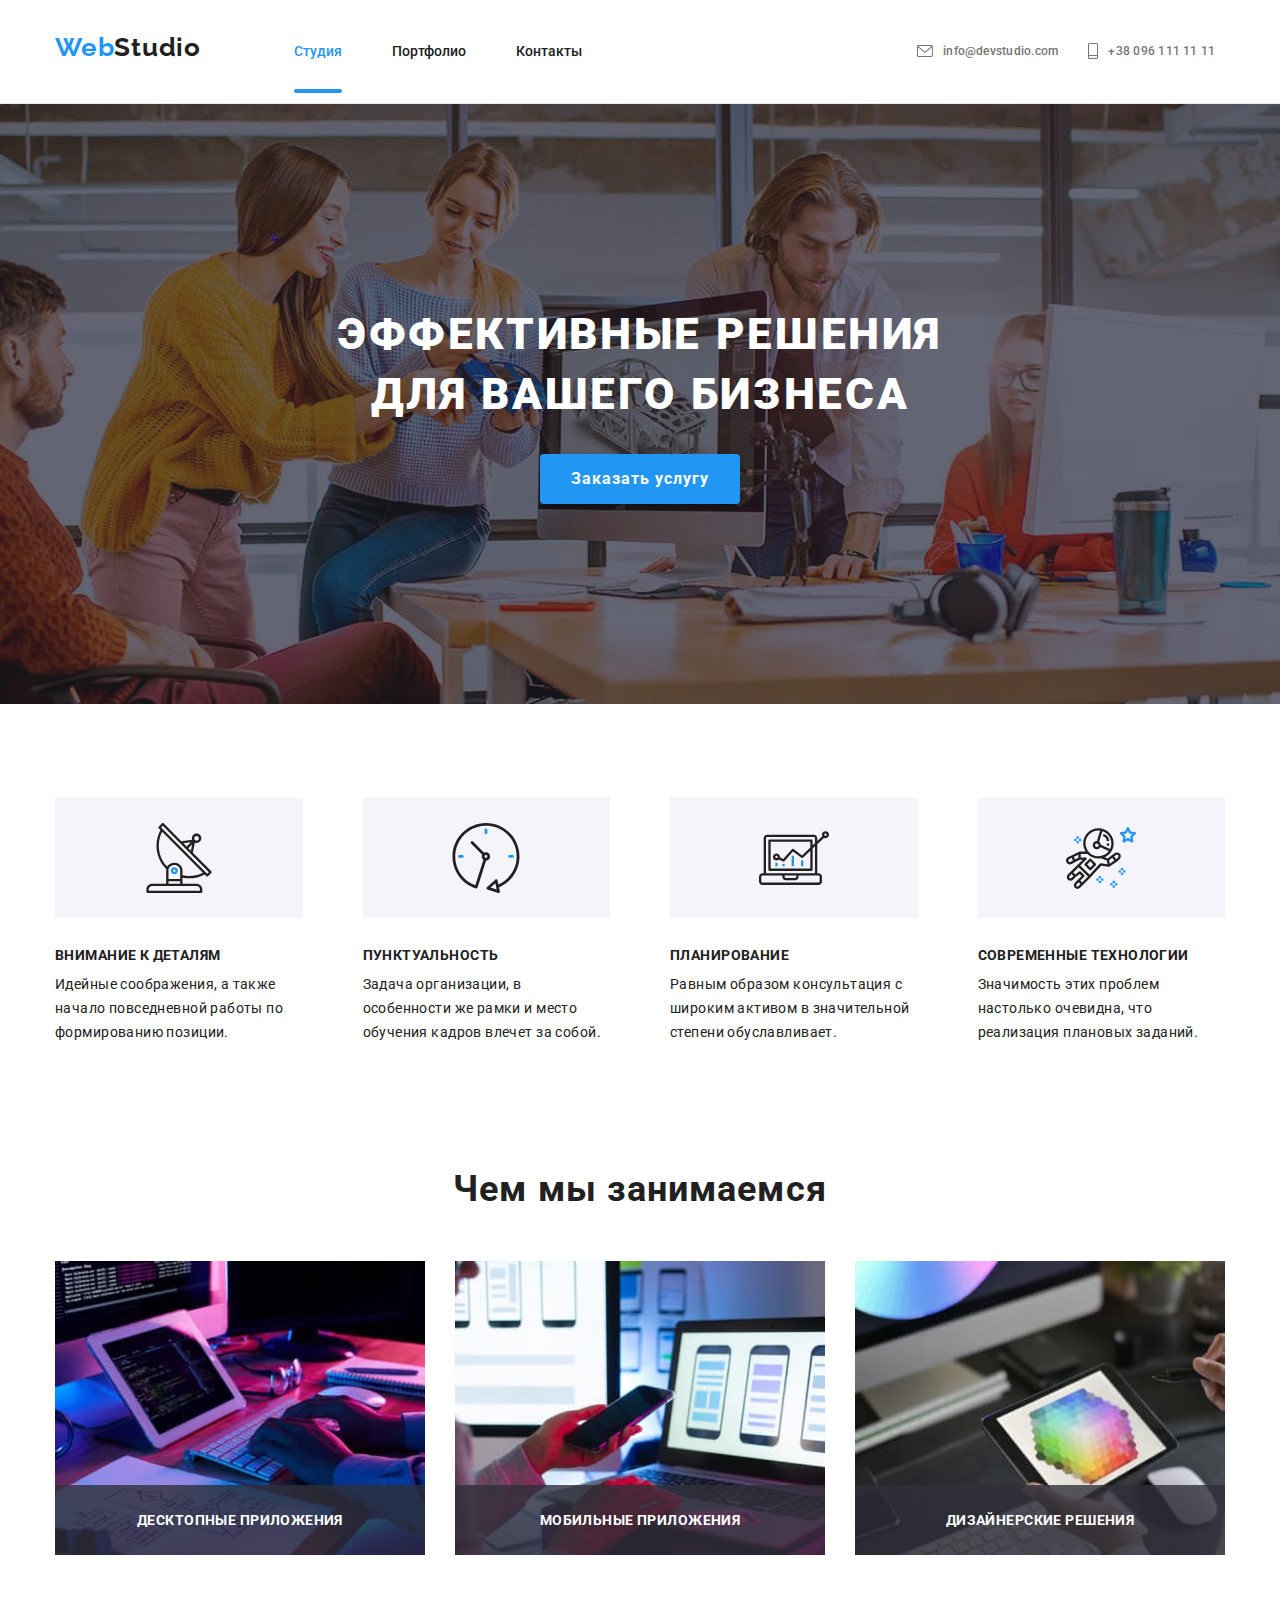
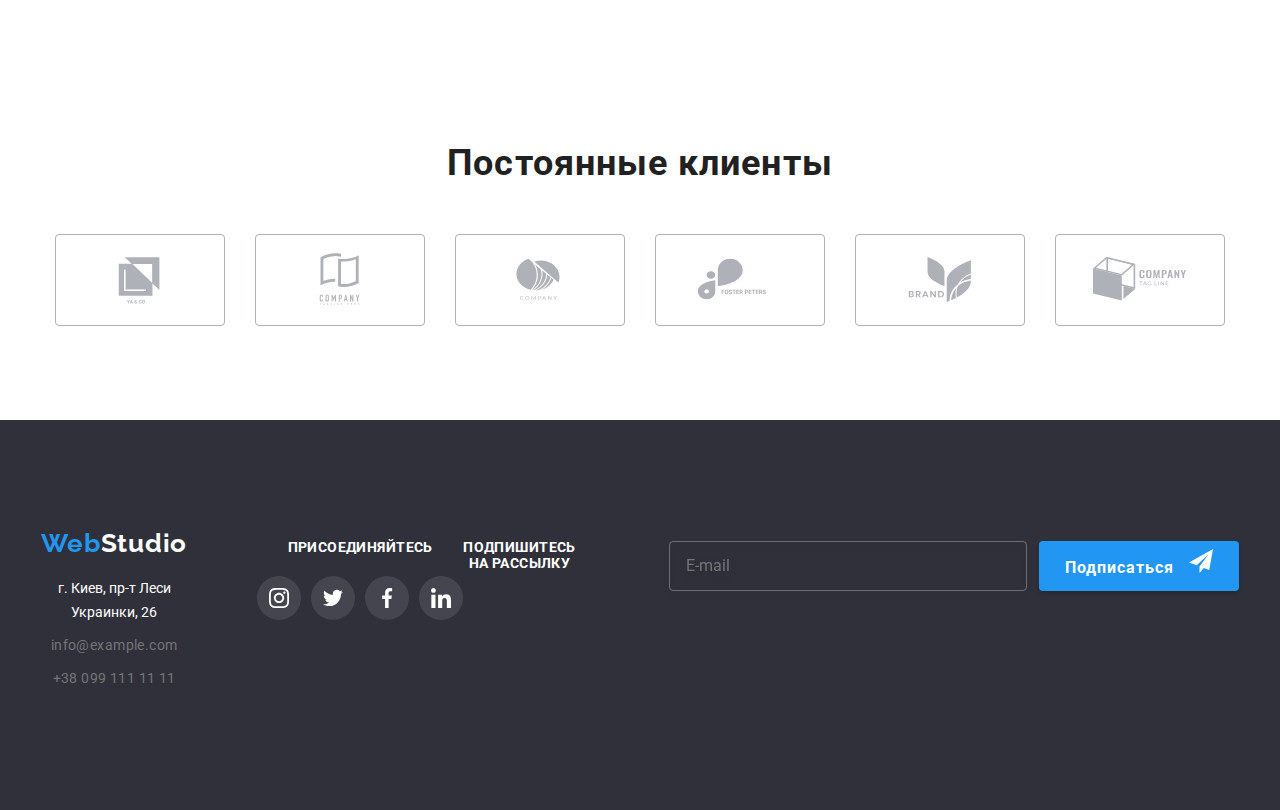
==== commit ff11e77e: "portfolio btn" ====
--- a/index.html
+++ b/index.html
@@ -484,7 +484,7 @@
       </section>
     </main>
     <!--------------------------FOOTER--------------------------->
-    <!-- <footer class="footer">
+    <footer class="footer">
       <div class="container footer_container">
         <div class="footer_contacts">
           <a class="site_nav__logo_img logo_footer link" href="#logo" lang="en">
@@ -550,10 +550,9 @@
             </li>
           </ul>
         </div>
-
         <div class="subscribe_container">
           <p class="subscribe_title">Подпишитесь на рассылку</p>
-          <form class="list social_list__footer" name="subscription_form">
+          <form class="list subscribe_container_form social_list__footer" name="subscription_form">
             <input
               class="subscribe_input"
               type="email"
@@ -572,7 +571,7 @@
           </form>
         </div>
       </div>
-    </footer> -->
+    </footer>
     <!-------------------- MODAL WINDOW --------------------->
     <div class="backdrop is-hidden" data-modal>
       <div class="modal">
--- a/css/main.min.css
+++ b/css/main.min.css
@@ -1 +1 @@
-:root{--main_font: "Roboto", sans-serif;--secondary_font: "Raleway", sans-serif;--main_text_color_theme_dark: rgba(33, 33, 33, 1);--secondary_text_color_theme-dark: rgba(117, 117, 117, 1);--main_text_color_theme_light: rgba(255, 255, 255, 1);--secondary_text_color_theme_light: rgba(255, 255, 255, 0.6);--accent_color: rgba(33, 150, 243, 1);--hang_color: rgba(245, 244, 250, 1) }.visually_hidden{position:absolute;width:1px;height:1px;margin:-1px;border:0;padding:0;white-space:nowrap;clip-path:inset(100%);clip:rect(0 0 0 0);overflow:hidden}:root{--main_font: "Roboto", sans-serif;--secondary_font: "Raleway", sans-serif;--main_text_color_theme_dark: rgba(33, 33, 33, 1);--secondary_text_color_theme-dark: rgba(117, 117, 117, 1);--main_text_color_theme_light: rgba(255, 255, 255, 1);--secondary_text_color_theme_light: rgba(255, 255, 255, 0.6);--accent_color: rgba(33, 150, 243, 1);--hang_color: rgba(245, 244, 250, 1) }body{background-color:rgba(255,255,255,.8980392157);font-family:var(--main_font);color:var(--main_text_color_theme_dark)}h1,h2,h3,h4,h5,h6,p{margin-top:0;margin-bottom:0}ul,ol{margin-top:0;margin-bottom:0;padding-left:0}img{display:block}.list{list-style:none;text-decoration:none}.link{text-decoration:none}.container{width:100%;padding-left:15px;padding-right:15px}@media screen and (min-width: 480px){.container{margin-left:auto;margin-right:auto}}@media screen and (min-width: 768px){.container{width:768px}}@media screen and (min-width: 1200px){.container{width:1200px}}.section{padding-top:60px;padding-bottom:60px}@media screen and (min-width: 480px){.section{width:480px;margin-left:auto;margin-right:auto}}@media screen and (min-width: 768px){.section{width:768px}}@media screen and (min-width: 1200px){.section{width:1200px;padding-top:94px;padding-bottom:94px}}@media screen and (max-width: 768px){.mobile_menu{position:fixed;left:0;top:0;width:100%;height:100%;opacity:0;visibility:hidden;pointer-events:none;background-color:#fff;transition:opacity 250ms cubic-bezier(0.4, 0, 0.2, 1),visibility 250ms cubic-bezier(0.4, 0, 0.2, 1)}.mobile_menu.is-open{opacity:1;visibility:visible;pointer-events:auto}.mobile_menu__container{position:relative;padding-top:48px;padding-bottom:48px;padding-left:40px;padding-right:83px}.mobile_menu__close_btn{position:absolute;top:10px;right:15px;background:rgba(0,0,0,0);border:none;padding:0;line-height:0;padding:11px}.mobile_menu__close_icon:hover,.mobile_menu__close_icon:focus{fill:var(--accent_color)}.mobile_menu_open_btn__icon:hover,.mobile_menu_open_btn__icon:focus{fill:var(--accent_color)}}@media screen and (min-width: 768px){.mobile_menu{display:none}}.site_nav__logo_img{font-family:var(--secondary_font);font-weight:bold;font-size:26px;line-height:100%;color:var(--main_text_color_theme_dark);align-items:center;letter-spacing:.03em;margin-right:88px;padding-bottom:25px;padding-top:24px}.logo_web{color:var(--accent_color)}.logo_studio{color:var(--main_text_color_theme_light)}.logo_footer{font-family:var(--secondary_font);font-weight:bold;font-size:26px;line-height:100%;color:var(--main_text_color_theme_dark);align-items:center;letter-spacing:.03em;margin-right:88px;padding-bottom:0;padding-top:0}@media screen and (min-width: 1200px){.site_nav__logo_img{margin-right:93px}}.modal_close_button{position:absolute;top:8px;right:8px;display:flex;align-items:center;justify-content:center;width:30px;height:30px;border:1px solid rgba(0,0,0,.1);border-radius:50%;background-color:var(--main_text_color_theme_light);cursor:pointer;padding:0;transition:fill 250ms cubic-bezier(0.4, 0, 0.2, 1)}.modal_close_button:hover,.modal_close_button :focus{fill:var(--accent_color)}.social_link__footer{display:flex;align-items:center;justify-content:center;width:44px;height:44px;border-radius:50%;background-color:rgba(255,255,255,.1);fill:var(--main_text_color_theme_light);transition:background-color 250ms cubic-bezier(0.4, 0, 0.2, 1)}.social_link__footer:hover,.social_link__footer:focus{background-color:var(--accent_color)}.social_link__footer:hover.social_list__footer_icon,.social_link__footer:focus.social_list__footer_icon{fill:var(--main_text_color_theme_light)}.header__container{display:flex;align-items:center;justify-content:space-between;padding-top:10px;padding-bottom:10px}.mobile_menu__list{padding-bottom:32px}.mobile_menu__site_nav{padding-top:48px;padding-left:0;margin-bottom:302px}.mobile_menu__list_item{font-weight:500;font-family:var(--main_font);font-size:40px;line-height:47px;text-align:left;letter-spacing:.02em;color:var(--main_text_color_theme_dark);display:block;margin-bottom:35,71px;transition:color 250ms cubic-bezier(0.4, 0, 0.2, 1)}.mobile_menu__list_item:hover,.mobile_menu__list_item:focus{color:var(--accent_color)}.current_page{color:var(--accent_color)}.mobile_menu__site_nav{display:block;align-items:flex-start;justify-content:flex-start}.mobile_menu_contacts__list_item{padding-bottom:32px}.mobile_menu__phone{font-family:var(--main_font);font-style:normal;font-weight:500;font-size:34px;line-height:40px;letter-spacing:.02em;color:var(--accent_color)}.mobile_menu__mail{font-family:var(--main_font);font-style:normal;font-weight:500;font-size:24px;line-height:28px;letter-spacing:.02em;color:var(--secondary_text_color_theme-dark)}.mobile_social__list{padding-top:64px;display:flex;flex-direction:row;justify-content:space-between;align-items:center}.mobile_social__list_item_link{font-family:var(--main_font);font-style:normal;font-weight:500;font-size:18px;line-height:1,22;letter-spacing:.02em;color:var(--accent_color)}.mobile_social__list_item::after{content:"";margin-left:15px;border:1px solid rgba(33,33,33,.2);transform:rotate(90deg)}.mobile_social__list_item:last-child:after{content:"";border:none}@media screen and (max-width: 768px){.site_nav_menu{display:none}.site_nav_contact{display:none}.mobile_menu_open_btn{background:rgba(0,0,0,0);border:0;padding:0;line-height:0}}@media screen and (min-width: 768px){.header__container{display:flex;align-items:center;justify-content:space-between}.mobile_menu_open_btn{display:none}.menu_list_item{font-family:var(--main_font);font-weight:500;font-size:14px;line-height:1.33;color:var(--main_text_color_theme_dark);display:block;padding-bottom:32px;padding-top:32px;transition:color 250ms cubic-bezier(0.4, 0, 0.2, 1)}.menu_list_item:hover,.menu_list_item:focus{color:var(--accent_color)}.menu_list{position:relative}.menu_list:not(:last-child){margin-right:50px}.current_page{color:var(--accent_color)}.site_nav_menu .current_page::after{position:absolute;left:0;bottom:0;display:inline-block;content:"";height:4px;border-radius:2px;width:100%;background-color:var(--accent_color)}.site_nav_menu{display:flex;align-items:center;justify-content:center}.site_nav_menu{display:flex;align-items:center;justify-content:space-evenly}.site_nav_contact{display:block}.header__container{display:block}.site_nav{display:flex}.mobile_contact{color:var(--secondary_text_color_theme-dark);transition:color 250ms cubic-bezier(0.4, 0, 0.2, 1);display:flex;align-items:center;font-family:var(--main_font);font-size:12px;font-weight:500;font-style:normal;line-height:14px;letter-spacing:.02em}.mobile_contact:hover,.mobile_contact:focus{color:var(--accent_color)}.site_nav_contact{padding-top:21px;padding-left:80px;padding-right:0px}.mail_link{margin-bottom:10px}.mail_icon{margin-right:8px;fill:var(--secondary_text_color_theme-dark);transition:fill 250ms cubic-bezier(0.4, 0, 0.2, 1)}.mail_link:hover .mail_icon,.mail_link:focus .mail_icon{fill:var(--accent_color)}.phone_icon{margin-right:8px;fill:var(--secondary_text_color_theme-dark);transition:fill 250ms cubic-bezier(0.4, 0, 0.2, 1)}.phone_link:hover .phone_icon,.phone_link:focus .phone_icon{fill:var(--accent_color)}.phone_link .phone_icon::before{position:absolute;display:flex;align-items:center;justify-content:center;padding-right:10px;fill:var(--secondary_text_color_theme-dark);transition:fill 250ms cubic-bezier(0.4, 0, 0.2, 1)}}@media screen and (min-width: 768px)and (min-width: 1200px){.header{border-bottom:1px solid #ececec}.header__container{display:flex;align-items:center;justify-content:space-between}.menu_list_item{font-family:var(--main_font);font-weight:500;font-size:14px;line-height:1.33;color:var(--main_text_color_theme_dark);display:block;padding-bottom:32px;padding-top:32px;transition:color 250ms cubic-bezier(0.4, 0, 0.2, 1)}.menu_list_item:hover,.menu_list_item:focus{color:var(--accent_color)}.menu_list{position:relative}.menu_list:not(:last-child){margin-right:50px}.current_page{color:var(--accent_color)}.site_nav_menu .current_page::after{position:absolute;left:0;bottom:0;display:inline-block;content:"";height:4px;border-radius:2px;width:100%;background-color:var(--accent_color)}.site_nav_menu{display:flex;align-items:center;justify-content:center}.site_nav_contact{display:flex;flex-direction:row;align-items:center;justify-content:center;font-family:var(--main_font);font-size:14px;font-weight:500;font-style:normal;line-height:16px;letter-spacing:.02em;padding-top:0;padding-left:335px}.contact{color:var(--secondary_text_color_theme-dark);transition:color 250ms cubic-bezier(0.4, 0, 0.2, 1)}.contact:hover,.contact:focus{color:var(--accent_color)}.contact_footer{font-style:normal;font-weight:400;font-size:14px;letter-spacing:.03em}.header.header__container{position:relative;display:flex;align-items:center;justify-content:center}.mail_thumb{display:flex;align-items:center;justify-content:center;flex-direction:row}.mail_link{display:flex;align-items:center;justify-content:center;margin-right:30px;margin-bottom:0}.phone_link{display:flex;align-items:center;justify-content:flex-end}.mail_icon{margin-right:10px;fill:var(--secondary_text_color_theme-dark);transition:fill 250ms cubic-bezier(0.4, 0, 0.2, 1)}.mail_link:hover .mail_icon,.mail_link:focus .mail_icon{fill:var(--accent_color)}.phone_icon{margin-right:10px;fill:var(--secondary_text_color_theme-dark);transition:fill 250ms cubic-bezier(0.4, 0, 0.2, 1)}.phone_link:hover .phone_icon,.phone_link:focus .phone_icon{fill:var(--accent_color)}.phone_link .phone_icon::before{position:absolute;display:flex;align-items:center;justify-content:center;padding-right:10px;fill:var(--secondary_text_color_theme-dark);transition:fill 250ms cubic-bezier(0.4, 0, 0.2, 1)}}.section_hero{width:100%;padding-top:118px;padding-bottom:118px;text-align:center;margin-left:auto;margin-right:auto;height:400px;background-image:linear-gradient(rgba(47, 48, 58, 0.4), rgba(47, 48, 58, 0.4)),url("../images/hero/mobile_hero@1x.jpg");background-size:cover;background-repeat:no-repeat;background-position:center;background-color:var(--accent-background)}@media(min-device-pixel-ratio: 2),(min-resolution: 192dpi),(min-resolution: 2dppx){.section_hero{background-image:linear-gradient(to right, rgba(47, 48, 58, 0.4), rgba(47, 48, 58, 0.4)),url("../images/hero/mobile_hero@2x.jpg")}}.section_hero__title{width:360px;font-family:var(--main_font);font-weight:900;font-size:26px;line-height:42px;text-align:center;letter-spacing:.06em;text-transform:uppercase;color:var(--main_text_color_theme_light);margin:0 auto}.section_hero__button{font-family:var(--main_font);font-style:normal;font-weight:700;font-size:16px;line-height:30px;text-align:center;letter-spacing:.06em;background-color:var(--accent_color);box-shadow:0px 4px 4px rgba(0,0,0,.15);border-radius:4px;margin-top:30px;border:0;width:200px;height:50px;color:var(--main_text_color_theme_light);transition:background-color 250ms cubic-bezier(0.4, 0, 0.2, 1),color 250ms cubic-bezier(0.4, 0, 0.2, 1)}.section_hero__button:hover,.section_hero__button:focus{background-color:#188ce8;color:var(--main_text_color_theme_light)}@media screen and (min-width: 768px){.section_hero{margin-left:auto;margin-right:auto;background-image:linear-gradient(rgba(47, 48, 58, 0.4), rgba(47, 48, 58, 0.4)),url("../images/hero/tablet_hero@1x.jpg");background-size:cover;background-repeat:no-repeat;background-color:var(--accent-background)}}@media screen and (min-width: 768px)and (min-device-pixel-ratio: 2),screen and (min-width: 768px)and (min-resolution: 192dpi),screen and (min-width: 768px)and (min-resolution: 2dppx){.section_hero{background-image:linear-gradient(to right, rgba(47, 48, 58, 0.4), rgba(47, 48, 58, 0.4)),url("../images/hero/tablet_hero@2x.jpg")}}@media screen and (min-width: 1200px){.section_hero__title{font-size:44px;line-height:60px;width:696px}.section_hero{max-width:1600px;height:600px;padding-top:200px;padding-bottom:200px;margin-left:auto;margin-right:auto;background-image:linear-gradient(rgba(47, 48, 58, 0.4), rgba(47, 48, 58, 0.4)),url("../images/hero/desktop_hero@1x.jpg");background-size:cover;background-repeat:no-repeat;background-color:var(--accent-background)}}@media screen and (min-width: 1200px)and (min-device-pixel-ratio: 2),screen and (min-width: 1200px)and (min-resolution: 192dpi),screen and (min-width: 1200px)and (min-resolution: 2dppx){.section_hero{background-image:linear-gradient(to right, rgba(47, 48, 58, 0.4), rgba(47, 48, 58, 0.4)),url("../images/hero/desktop_hero@2x.jpg")}}.about{background-color:#fff;padding-bottom:60px;padding-top:60px}.about_list__item_element{width:100%;background-color:#f5f4fa;margin-bottom:30px;display:flex;justify-content:center;align-items:center;height:120px}.about_list__item_element_icon{width:70px;height:70px}.about_title{font-size:14px;font-weight:700;line-height:1.1;letter-spacing:.03em;text-transform:uppercase;margin-bottom:10px;text-align:center}.about_description{font-size:14px;font-weight:400;line-height:1.71;letter-spacing:.03em;color:var(--text-color-second)}@media screen and (max-width: 767px){.about_list__item:not(:last-child){margin-bottom:30px}}@media screen and (min-width: 768px){.about_title{text-align:start}.about_list{display:flex;flex-wrap:wrap;margin-left:-30px}.about_list__item{flex-basis:calc((100% - 60px)/2);margin-left:30px;margin-bottom:30px}}@media screen and (min-width: 1200px){.about{background-color:#fff;padding-top:94px;padding-bottom:0px}.about_list{display:flex;flex-wrap:nowrap;justify-content:space-between}.about_list__item:not(:last-child){margin-right:30px}}@media screen and (max-width: 1199px){.service_section{display:none}}@media screen and (min-width: 1200px){.service_section__title{font-family:var(--main_font);font-style:normal;font-weight:700;font-size:36px;line-height:1.16;text-align:center;letter-spacing:.03em;padding-bottom:50px}.servises__list{display:flex;margin-left:-30px;margin-top:-30px}.servises__list_item{margin-left:30px;margin-top:30px;flex-basis:calc((100% - 90px)/3)}.service__list_item_thumb{position:relative}.services_item{position:absolute;bottom:0;width:100%;height:70px;background:rgba(47,48,58,.8);padding-top:27px;padding-bottom:27px}.services_item_title{font-family:var(--main_font);font-style:normal;font-weight:700;font-size:14px;line-height:1,14;letter-spacing:.03em;text-transform:uppercase;color:var(--main_text_color_theme_light);text-align:center;height:70px;padding-bottom:50px}}.team{background:#f5f4fa}.team_list{display:flex;margin-left:-30px;margin-top:-30px}.team__member_card{margin-left:30px;margin-top:30px;flex-basis:calc((100% - 120px)/4);background-color:var(--main_text_color_theme_light);box-shadow:0px 1px 3px rgba(0,0,0,.12),0px 1px 1px rgba(0,0,0,.14),0px 2px 1px rgba(0,0,0,.2);border-radius:0px 0px 4px 4px}.team__member_card_detail{padding-top:30px;padding-bottom:30px;padding-left:10px;padding-right:10px}.team__member_name{font-style:normal;font-weight:500;font-size:16px;line-height:1.18;text-align:center;letter-spacing:.03em;margin-bottom:10px}.team__member_position{font-style:normal;font-weight:400;font-size:16px;line-height:1.19;text-align:center;letter-spacing:.03em;color:var(--secondary_text_color_theme-dark);margin-bottom:16px}.social_list{display:flex;justify-content:center}.social_list_link{display:flex;align-items:center;justify-content:center;width:44px;height:44px;border-radius:50%;background-color:var(--main_text_color_theme_light);transition:background-color 250ms cubic-bezier(0.4, 0, 0.2, 1)}.social_list_link:hover,.social_list_link:focus{background-color:var(--accent_color)}.social_list_icon{fill:#afb1b8;transition:fill 250ms cubic-bezier(0.4, 0, 0.2, 1)}.social_list_link:hover .social_list_icon,.social_list_link:focus .social_list_icon{fill:var(--main_text_color_theme_light)}.social_list_item:not(:last-child){margin-right:10px}.button_item{background-color:#2196f3;font-family:var(--main_font);cursor:pointer;background:#f5f4fa;font-style:normal;font-weight:500;font-size:16px;text-align:center;letter-spacing:.03em;padding-top:6px;padding-bottom:6px;padding-right:22px;padding-left:22px;border-radius:4px;border:0;transition:background 250ms cubic-bezier(0.4, 0, 0.2, 1),color 250ms cubic-bezier(0.4, 0, 0.2, 1),box-shadow 250ms cubic-bezier(0.4, 0, 0.2, 1)}.button_item:hover,.button_item:focus{background:var(--accent_color);color:var(--main_text_color_theme_light);box-shadow:0px 3px 1px rgba(0,0,0,.1),0px 1px 2px rgba(0,0,0,.08),0px 2px 2px rgba(0,0,0,.12)}.button{color:var(--secondary_text_color_theme_light)}.button_list{margin-top:8px;margin-left:8px}.button_item_list{display:flex;margin-bottom:50px;justify-content:center;margin-left:-8px;margin-top:-8px}.project__item_title{color:var(--main_text_color_theme_dark);font-style:normal;font-weight:700;font-size:18px;line-height:2;letter-spacing:.06em;margin-bottom:4px}.project__item_description{color:var(--secondary_text_color_theme-dark);font-style:normal;font-weight:400;font-size:16px;line-height:1.87;letter-spacing:.03em}.project{display:flex;flex-wrap:wrap;margin-left:-30px;margin-top:-30px}.project__item{margin-left:30px;margin-top:30px;flex-basis:370px;background-color:var(--main_text_color_theme_light);transition:box-shadow 250ms cubic-bezier(0.4, 0, 0.2, 1)}.project__item_link{transition:box-shadow 250ms cubic-bezier(0.4, 0, 0.2, 1)}.project__item_link:hover,.project__item_link:focus{display:block;box-shadow:0px 1px 1px rgba(0,0,0,.12),0px 4px 4px rgba(0,0,0,.06),1px 4px 6px rgba(0,0,0,.16)}.project__item_detail{padding-top:20px;padding-bottom:20px;padding-left:24px;padding-right:24px;border-left:1px solid #eee;border-right:1px solid #eee;border-bottom:1px solid #eee}.project__item_thumb{position:relative;overflow:hidden}.project__item_overlay{position:absolute;display:flex;align-items:center;justify-content:center;top:0;left:0;width:100%;height:100%;background:rgba(33,150,243,.9);padding-left:24px;padding-right:24px;transform:translatey(100%);transition:transform 250ms cubic-bezier(0.4, 0, 0.2, 1)}.project__item_link:hover .project__item_overlay,.project__item_link:focus .project__item_overlay{transform:translate(0)}.project__item_overlay_text{font-family:var(--main_font);font-style:normal;font-weight:400;font-size:18px;line-height:28px;letter-spacing:.03em;color:#f5f4fa}.clients_title{font-family:var(--main_font);font-style:normal;font-weight:700;font-size:28px;line-height:1,17px;text-align:center;letter-spacing:.03em;padding-bottom:30px}.clients__list{display:flex;align-items:center;justify-content:center;flex-wrap:wrap;margin-left:-30px;margin-top:-30px}.client__list_item:not(:first-child){margin-left:30px;display:flex}.client__list_item{flex-basis:calc((100% - 60px)/2);margin-left:30px;margin-top:30px}.client__list_item_link{display:flex;align-items:center;justify-content:center;width:170px;height:92px;border:1px solid #afb1b8;border-radius:4px;transition:border-color 250ms cubic-bezier(0.4, 0, 0.2, 1)}.client__list_item_link:hover,.client__list_item_link:focus{border-color:var(--accent_color)}.client__list_item_icon{display:flex;justify-content:space-around;fill:#afb1b8;transition:fill 250ms cubic-bezier(0.4, 0, 0.2, 1)}.client__list_item_link:hover .client__list_item_icon,.client__list_item_link:focus .client__list_item_icon{fill:var(--accent_color)}@media screen and (min-width: 768px){.client__list_item{flex-basis:calc((100% - 90px)/3)}.client__list_item_link{width:226px}}@media screen and (min-width: 1200px){.clients_title{font-size:36px;line-height:1,16;padding-bottom:50px}.client__list_item{display:flex;flex-basis:auto;flex-wrap:nowrap;justify-content:center;align-items:stretch}.client__list_item .client__list_item_link{width:170px}.clients{padding-top:94px;padding-bottom:94px}}.backdrop{position:fixed;top:0;left:0;width:100%;height:100%;background-color:rgba(0,0,0,.2)}.backdrop.is-hidden{opacity:0;visibility:hidden;pointer-events:none}.modal{position:absolute;top:50%;left:50%;transform:translate(-50%, -50%);width:450px;height:609px;background:var(--main_text_color_theme_light);box-shadow:0px 1px 3px rgba(0,0,0,.12),0px 1px 1px rgba(0,0,0,.14),0px 2px 1px rgba(0,0,0,.2);border-radius:4px}@media screen and (min-width: 1200px){.modal{width:528px;height:581px}}.contact_form{display:flex;flex-direction:column;padding-top:40px;padding-left:40px;padding-right:40px}.contact_form_title{text-align:center;justify-content:center;font-family:var(--main_font);font-style:normal;font-weight:700;font-size:20px;line-height:23px;letter-spacing:.03em;color:var(--main_text_color_theme_dark);margin-bottom:12px}.contact_form_field_span{padding-bottom:4px;font-family:var(--main_font);font-style:normal;font-weight:400;font-size:12px;line-height:14px;letter-spacing:.01em;color:var(--secondary_text_color_theme-dark)}.contact_form_field{margin-bottom:10px}.contact_form_input_wrapper{position:relative;margin-top:4px;transition:outline 250ms cubic-bezier(0.4, 0, 0.2, 1),border-color 250ms cubic-bezier(0.4, 0, 0.2, 1)}.contact_form_input{width:100%;height:40px;padding-left:42px;border:1px solid rgba(33,33,33,.2);border-radius:4px;cursor:pointer;transition:outline 250ms cubic-bezier(0.4, 0, 0.2, 1),border-color 250ms cubic-bezier(0.4, 0, 0.2, 1)}.contact_form_input:focus{outline:none;border-color:var(--accent_color)}.contact_form_icon{position:absolute;top:50%;left:15px;transform:translateY(-50%);color:var(--main_text_color_theme_dark);transition:color 250ms cubic-bezier(0.4, 0, 0.2, 1)}.contact_form_input:focus+.contact_form_icon{fill:var(--accent_color)}.contact_form_message{width:100%;height:120px;margin-top:6px;resize:none;padding:12px 16px;border:1px solid rgba(33,33,33,.2);border-radius:4px;cursor:pointer;transition:outline 250ms cubic-bezier(0.4, 0, 0.2, 1),border-color 250ms cubic-bezier(0.4, 0, 0.2, 1)}.contact_form_message::placeholder{text-transform:uppercase}.contact_form_message:focus{outline:none;border-color:var(--accent_color)}.contact_form_checkbox_label{display:flex;align-items:center;margin-bottom:30px;font-family:var(--main_font);font-style:normal;font-weight:400;font-size:12px;line-height:14px;color:var(--secondary_text_color_theme-dark)}.contact_form_checkbox_label::before{display:flex;justify-content:center;align-items:center;width:18px;height:18px;border:1px solid #555;cursor:pointer;content:"";margin-right:10px;color:var(--main_text_color_theme_dark);border-radius:2px;transition:outline 250ms cubic-bezier(0.4, 0, 0.2, 1);background-color:var(--main_text_color_theme_light)}.contact_form_checkbox:checked+.contact_form_checkbox_label::before{background-color:var(--accent_color);background-image:url(../images/checkbox_icon.svg);background-repeat:no-repeat;background-size:contain;background-position:center;background-origin:border-box;border:1px solid var(--accent_color);border-radius:2px;padding-top:4px}.contact_form_checkbox:focus+.contact_form_checkbox_label::before{border:2px solid var(--accent_color)}.contact_form-checkbox_link{color:var(--accent_color)}.contact_form_button{align-self:center;text-align:center;box-shadow:0;width:200px;height:50px;background:var(--accent_color);box-shadow:0px 4px 4px rgba(0,0,0,.15);border:0;border-radius:4px;font-family:var(--main_font);font-style:normal;font-weight:700;font-size:16px;line-height:30px;letter-spacing:.06em;color:var(--main_text_color_theme_light);padding:10px;padding-bottom:40px;cursor:pointer}@media screen and (min-width: 1200px){.contact_form_checkbox_label{font-size:14px;line-height:24px;letter-spacing:.03em}}.footer{background-color:#2f303a;padding-top:60px;padding-bottom:60px}.footer_container{display:flex;align-items:baseline}.address{font-family:var(--main_font);font-weight:400;font-size:14px;line-height:24px;letter-spacing:1.71;font-style:normal;text-decoration:none;margin-top:20px}.detai_adress{color:var(--main_text_color_theme_light);padding-top:111px}.address__detail{margin-bottom:9px}.address__detail:not(:last-child){margin-bottom:9px}.address__detail:last-child{margin-bottom:0}.contact_footer{margin-left:0}.social_list__container{display:flex}.social_list__container{display:flex;margin-left:70px;flex-direction:column}.social_list__footer_title{display:flex;font-weight:700;font-size:14px;line-height:1.14;letter-spacing:.03em;text-transform:uppercase;color:var(--main_text_color_theme_light);margin-bottom:20px}.social_link__footer{display:flex;align-items:center;justify-content:center;width:44px;height:44px;border-radius:50%;background-color:rgba(255,255,255,.1);fill:var(--main_text_color_theme_light);transition:background-color 250ms cubic-bezier(0.4, 0, 0.2, 1)}.social_link__footer:hover,.social_link__footer:focus{background-color:var(--accent_color)}.social_list__footer{display:flex;justify-content:center;align-items:center}.social_list__footer_item{display:block;justify-content:center;align-items:center}.social_list__footer_item:not(:last-child){margin-right:10px}.social_list__footer_icon{width:20px;height:20px;transition:fill 250ms cubic-bezier(0.4, 0, 0.2, 1);fill:var(--main_text_color_theme_light)}.subscribe_container{margin-left:93px}.subscribe_list_item{display:flex;align-items:center;justify-content:center;width:200px;height:50px}.subscribe_input{width:358px;height:50px;border:1px solid rgba(255,255,255,.3);filter:drop-shadow(0px 4px 4px rgba(0, 0, 0, 0.15));border-radius:4px;margin-right:12px;background:0;padding-left:16px}.subscribe_title{display:flex;font-weight:700;font-size:14px;line-height:1.14;letter-spacing:.03em;text-transform:uppercase;color:var(--main_text_color_theme_light);margin-bottom:20px}.subscribe_button{display:flex;align-items:center;text-align:center;justify-content:center;box-shadow:0;width:200px;height:50px;background:var(--accent_color);box-shadow:0px 4px 4px rgba(0,0,0,.15);border-radius:4px;border:0;font-family:var(--main_font);font-style:normal;font-weight:700;font-size:16px;line-height:30px;letter-spacing:.06em;color:var(--main_text_color_theme_light)}.subscribe{text-align:center;justify-content:center}.subscribe_input{color:var(--main_text_color_theme_light);background-color:rgba(0,0,0,0)}.subscribe_icon{width:24px;height:24px;margin-left:10px}/*# sourceMappingURL=main.min.css.map */+:root{--main_font: "Roboto", sans-serif;--secondary_font: "Raleway", sans-serif;--main_text_color_theme_dark: rgba(33, 33, 33, 1);--secondary_text_color_theme-dark: rgba(117, 117, 117, 1);--main_text_color_theme_light: rgba(255, 255, 255, 1);--secondary_text_color_theme_light: rgba(255, 255, 255, 0.6);--accent_color: rgba(33, 150, 243, 1);--hang_color: rgba(245, 244, 250, 1) }.visually_hidden{position:absolute;width:1px;height:1px;margin:-1px;border:0;padding:0;white-space:nowrap;clip-path:inset(100%);clip:rect(0 0 0 0);overflow:hidden}:root{--main_font: "Roboto", sans-serif;--secondary_font: "Raleway", sans-serif;--main_text_color_theme_dark: rgba(33, 33, 33, 1);--secondary_text_color_theme-dark: rgba(117, 117, 117, 1);--main_text_color_theme_light: rgba(255, 255, 255, 1);--secondary_text_color_theme_light: rgba(255, 255, 255, 0.6);--accent_color: rgba(33, 150, 243, 1);--hang_color: rgba(245, 244, 250, 1) }body{background-color:rgba(255,255,255,.8980392157);font-family:var(--main_font);color:var(--main_text_color_theme_dark)}h1,h2,h3,h4,h5,h6,p{margin-top:0;margin-bottom:0}ul,ol{margin-top:0;margin-bottom:0;padding-left:0}img{display:block}.list{list-style:none;text-decoration:none}.link{text-decoration:none}.container{width:100%;padding-left:15px;padding-right:15px}@media screen and (min-width: 480px){.container{margin-left:auto;margin-right:auto}}@media screen and (min-width: 768px){.container{width:768px}}@media screen and (min-width: 1200px){.container{width:1200px}}.section{padding-top:60px;padding-bottom:60px}@media screen and (min-width: 480px){.section{width:480px;margin-left:auto;margin-right:auto}}@media screen and (min-width: 768px){.section{width:768px}}@media screen and (min-width: 1200px){.section{width:1200px;padding-top:94px;padding-bottom:94px}}@media screen and (max-width: 768px){.mobile_menu{position:fixed;left:0;top:0;width:100%;height:100%;opacity:0;visibility:hidden;pointer-events:none;background-color:#fff;transition:opacity 250ms cubic-bezier(0.4, 0, 0.2, 1),visibility 250ms cubic-bezier(0.4, 0, 0.2, 1)}.mobile_menu.is-open{opacity:1;visibility:visible;pointer-events:auto}.mobile_menu__container{position:relative;padding-top:48px;padding-bottom:48px;padding-left:40px;padding-right:83px}.mobile_menu__close_btn{position:absolute;top:10px;right:15px;background:rgba(0,0,0,0);border:none;padding:0;line-height:0;padding:11px}.mobile_menu__close_icon:hover,.mobile_menu__close_icon:focus{fill:var(--accent_color)}.mobile_menu_open_btn__icon:hover,.mobile_menu_open_btn__icon:focus{fill:var(--accent_color)}}@media screen and (min-width: 768px){.mobile_menu{display:none}}.site_nav__logo_img{font-family:var(--secondary_font);font-weight:bold;font-size:26px;line-height:100%;color:var(--main_text_color_theme_dark);align-items:center;letter-spacing:.03em;margin-right:88px;padding-bottom:25px;padding-top:24px}.logo_web{color:var(--accent_color)}.logo_studio{color:var(--main_text_color_theme_light)}.logo_footer{font-family:var(--secondary_font);font-weight:bold;font-size:26px;line-height:100%;color:var(--main_text_color_theme_dark);align-items:center;letter-spacing:.03em;margin-right:88px;padding-bottom:0;padding-top:0}@media screen and (min-width: 1200px){.site_nav__logo_img{margin-right:93px}}.modal_close_button{position:absolute;top:8px;right:8px;display:flex;align-items:center;justify-content:center;width:30px;height:30px;border:1px solid rgba(0,0,0,.1);border-radius:50%;background-color:var(--main_text_color_theme_light);cursor:pointer;padding:0;transition:fill 250ms cubic-bezier(0.4, 0, 0.2, 1)}.modal_close_button:hover,.modal_close_button :focus{fill:var(--accent_color)}.social_link__footer{display:flex;align-items:center;justify-content:center;width:44px;height:44px;border-radius:50%;background-color:rgba(255,255,255,.1);fill:var(--main_text_color_theme_light);transition:background-color 250ms cubic-bezier(0.4, 0, 0.2, 1)}.social_link__footer:hover,.social_link__footer:focus{background-color:var(--accent_color)}.social_link__footer:hover.social_list__footer_icon,.social_link__footer:focus.social_list__footer_icon{fill:var(--main_text_color_theme_light)}.header__container{display:flex;align-items:center;justify-content:space-between;padding-top:10px;padding-bottom:10px}.mobile_menu__list{padding-bottom:32px}.mobile_menu__site_nav{padding-top:48px;padding-left:0;margin-bottom:302px}.mobile_menu__list_item{font-weight:500;font-family:var(--main_font);font-size:40px;line-height:47px;text-align:left;letter-spacing:.02em;color:var(--main_text_color_theme_dark);display:block;margin-bottom:35,71px;transition:color 250ms cubic-bezier(0.4, 0, 0.2, 1)}.mobile_menu__list_item:hover,.mobile_menu__list_item:focus{color:var(--accent_color)}.current_page{color:var(--accent_color)}.mobile_menu__site_nav{display:block;align-items:flex-start;justify-content:flex-start}.mobile_menu_contacts__list_item{padding-bottom:32px}.mobile_menu__phone{font-family:var(--main_font);font-style:normal;font-weight:500;font-size:34px;line-height:40px;letter-spacing:.02em;color:var(--accent_color)}.mobile_menu__mail{font-family:var(--main_font);font-style:normal;font-weight:500;font-size:24px;line-height:28px;letter-spacing:.02em;color:var(--secondary_text_color_theme-dark)}.mobile_social__list{padding-top:64px;display:flex;flex-direction:row;justify-content:space-between;align-items:center}.mobile_social__list_item_link{font-family:var(--main_font);font-style:normal;font-weight:500;font-size:18px;line-height:1,22;letter-spacing:.02em;color:var(--accent_color)}.mobile_social__list_item::after{content:"";margin-left:15px;border:1px solid rgba(33,33,33,.2);transform:rotate(90deg)}.mobile_social__list_item:last-child:after{content:"";border:none}@media screen and (max-width: 768px){.site_nav_menu{display:none}.site_nav_contact{display:none}.mobile_menu_open_btn{background:rgba(0,0,0,0);border:0;padding:0;line-height:0}}@media screen and (min-width: 768px){.header__container{display:flex;align-items:center;justify-content:space-between}.mobile_menu_open_btn{display:none}.menu_list_item{font-family:var(--main_font);font-weight:500;font-size:14px;line-height:1.33;color:var(--main_text_color_theme_dark);display:block;padding-bottom:32px;padding-top:32px;transition:color 250ms cubic-bezier(0.4, 0, 0.2, 1)}.menu_list_item:hover,.menu_list_item:focus{color:var(--accent_color)}.menu_list{position:relative}.menu_list:not(:last-child){margin-right:50px}.current_page{color:var(--accent_color)}.site_nav_menu .current_page::after{position:absolute;left:0;bottom:0;display:inline-block;content:"";height:4px;border-radius:2px;width:100%;background-color:var(--accent_color)}.site_nav_menu{display:flex;align-items:center;justify-content:center}.site_nav_menu{display:flex;align-items:center;justify-content:space-evenly}.site_nav_contact{display:block}.header__container{display:block}.site_nav{display:flex}.mobile_contact{color:var(--secondary_text_color_theme-dark);transition:color 250ms cubic-bezier(0.4, 0, 0.2, 1);display:flex;align-items:center;font-family:var(--main_font);font-size:12px;font-weight:500;font-style:normal;line-height:14px;letter-spacing:.02em}.mobile_contact:hover,.mobile_contact:focus{color:var(--accent_color)}.site_nav_contact{padding-top:21px;padding-left:80px;padding-right:0px}.mail_link{margin-bottom:10px}.mail_icon{margin-right:8px;fill:var(--secondary_text_color_theme-dark);transition:fill 250ms cubic-bezier(0.4, 0, 0.2, 1)}.mail_link:hover .mail_icon,.mail_link:focus .mail_icon{fill:var(--accent_color)}.phone_icon{margin-right:8px;fill:var(--secondary_text_color_theme-dark);transition:fill 250ms cubic-bezier(0.4, 0, 0.2, 1)}.phone_link:hover .phone_icon,.phone_link:focus .phone_icon{fill:var(--accent_color)}.phone_link .phone_icon::before{position:absolute;display:flex;align-items:center;justify-content:center;padding-right:10px;fill:var(--secondary_text_color_theme-dark);transition:fill 250ms cubic-bezier(0.4, 0, 0.2, 1)}}@media screen and (min-width: 768px)and (min-width: 1200px){.header{border-bottom:1px solid #ececec}.header__container{display:flex;align-items:center;justify-content:space-between}.menu_list_item{font-family:var(--main_font);font-weight:500;font-size:14px;line-height:1.33;color:var(--main_text_color_theme_dark);display:block;padding-bottom:32px;padding-top:32px;transition:color 250ms cubic-bezier(0.4, 0, 0.2, 1)}.menu_list_item:hover,.menu_list_item:focus{color:var(--accent_color)}.menu_list{position:relative}.menu_list:not(:last-child){margin-right:50px}.current_page{color:var(--accent_color)}.site_nav_menu .current_page::after{position:absolute;left:0;bottom:0;display:inline-block;content:"";height:4px;border-radius:2px;width:100%;background-color:var(--accent_color)}.site_nav_menu{display:flex;align-items:center;justify-content:center}.site_nav_contact{display:flex;flex-direction:row;align-items:center;justify-content:center;font-family:var(--main_font);font-size:14px;font-weight:500;font-style:normal;line-height:16px;letter-spacing:.02em;padding-top:0;padding-left:335px}.contact{color:var(--secondary_text_color_theme-dark);transition:color 250ms cubic-bezier(0.4, 0, 0.2, 1)}.contact:hover,.contact:focus{color:var(--accent_color)}.contact_footer{font-style:normal;font-weight:400;font-size:14px;letter-spacing:.03em}.header.header__container{position:relative;display:flex;align-items:center;justify-content:center}.mail_thumb{display:flex;align-items:center;justify-content:center;flex-direction:row}.mail_link{display:flex;align-items:center;justify-content:center;margin-right:30px;margin-bottom:0}.phone_link{display:flex;align-items:center;justify-content:flex-end}.mail_icon{margin-right:10px;fill:var(--secondary_text_color_theme-dark);transition:fill 250ms cubic-bezier(0.4, 0, 0.2, 1)}.mail_link:hover .mail_icon,.mail_link:focus .mail_icon{fill:var(--accent_color)}.phone_icon{margin-right:10px;fill:var(--secondary_text_color_theme-dark);transition:fill 250ms cubic-bezier(0.4, 0, 0.2, 1)}.phone_link:hover .phone_icon,.phone_link:focus .phone_icon{fill:var(--accent_color)}.phone_link .phone_icon::before{position:absolute;display:flex;align-items:center;justify-content:center;padding-right:10px;fill:var(--secondary_text_color_theme-dark);transition:fill 250ms cubic-bezier(0.4, 0, 0.2, 1)}}.section_hero{width:100%;padding-top:118px;padding-bottom:118px;text-align:center;margin-left:auto;margin-right:auto;height:400px;background-image:linear-gradient(rgba(47, 48, 58, 0.4), rgba(47, 48, 58, 0.4)),url("../images/hero/mobile_hero@1x.jpg");background-size:cover;background-repeat:no-repeat;background-position:center;background-color:var(--accent-background)}@media(min-device-pixel-ratio: 2),(min-resolution: 192dpi),(min-resolution: 2dppx){.section_hero{background-image:linear-gradient(to right, rgba(47, 48, 58, 0.4), rgba(47, 48, 58, 0.4)),url("../images/hero/mobile_hero@2x.jpg")}}.section_hero__title{width:360px;font-family:var(--main_font);font-weight:900;font-size:26px;line-height:42px;text-align:center;letter-spacing:.06em;text-transform:uppercase;color:var(--main_text_color_theme_light);margin:0 auto}.section_hero__button{font-family:var(--main_font);font-style:normal;font-weight:700;font-size:16px;line-height:30px;text-align:center;letter-spacing:.06em;background-color:var(--accent_color);box-shadow:0px 4px 4px rgba(0,0,0,.15);border-radius:4px;margin-top:30px;border:0;width:200px;height:50px;color:var(--main_text_color_theme_light);transition:background-color 250ms cubic-bezier(0.4, 0, 0.2, 1),color 250ms cubic-bezier(0.4, 0, 0.2, 1)}.section_hero__button:hover,.section_hero__button:focus{background-color:#188ce8;color:var(--main_text_color_theme_light)}@media screen and (min-width: 768px){.section_hero{margin-left:auto;margin-right:auto;background-image:linear-gradient(rgba(47, 48, 58, 0.4), rgba(47, 48, 58, 0.4)),url("../images/hero/tablet_hero@1x.jpg");background-size:cover;background-repeat:no-repeat;background-color:var(--accent-background)}}@media screen and (min-width: 768px)and (min-device-pixel-ratio: 2),screen and (min-width: 768px)and (min-resolution: 192dpi),screen and (min-width: 768px)and (min-resolution: 2dppx){.section_hero{background-image:linear-gradient(to right, rgba(47, 48, 58, 0.4), rgba(47, 48, 58, 0.4)),url("../images/hero/tablet_hero@2x.jpg")}}@media screen and (min-width: 1200px){.section_hero__title{font-size:44px;line-height:60px;width:696px}.section_hero{max-width:1600px;height:600px;padding-top:200px;padding-bottom:200px;margin-left:auto;margin-right:auto;background-image:linear-gradient(rgba(47, 48, 58, 0.4), rgba(47, 48, 58, 0.4)),url("../images/hero/desktop_hero@1x.jpg");background-size:cover;background-repeat:no-repeat;background-color:var(--accent-background)}}@media screen and (min-width: 1200px)and (min-device-pixel-ratio: 2),screen and (min-width: 1200px)and (min-resolution: 192dpi),screen and (min-width: 1200px)and (min-resolution: 2dppx){.section_hero{background-image:linear-gradient(to right, rgba(47, 48, 58, 0.4), rgba(47, 48, 58, 0.4)),url("../images/hero/desktop_hero@2x.jpg")}}.about{background-color:#fff;padding-bottom:60px;padding-top:60px}.about_list__item_element{width:100%;background-color:#f5f4fa;margin-bottom:30px;display:flex;justify-content:center;align-items:center;height:120px}.about_list__item_element_icon{width:70px;height:70px}.about_title{font-size:14px;font-weight:700;line-height:1.1;letter-spacing:.03em;text-transform:uppercase;margin-bottom:10px;text-align:center}.about_description{font-size:14px;font-weight:400;line-height:1.71;letter-spacing:.03em;color:var(--text-color-second)}@media screen and (max-width: 767px){.about_list__item:not(:last-child){margin-bottom:30px}}@media screen and (min-width: 768px){.about_title{text-align:start}.about_list{display:flex;flex-wrap:wrap;margin-left:-30px}.about_list__item{flex-basis:calc((100% - 60px)/2);margin-left:30px;margin-bottom:30px}}@media screen and (min-width: 1200px){.about{background-color:#fff;padding-top:94px;padding-bottom:0px}.about_list{display:flex;flex-wrap:nowrap;justify-content:space-between}.about_list__item:not(:last-child){margin-right:30px}}@media screen and (max-width: 1199px){.service_section{display:none}}@media screen and (min-width: 1200px){.service_section__title{font-family:var(--main_font);font-style:normal;font-weight:700;font-size:36px;line-height:1.16;text-align:center;letter-spacing:.03em;padding-bottom:50px}.servises__list{display:flex;margin-left:-30px;margin-top:-30px}.servises__list_item{margin-left:30px;margin-top:30px;flex-basis:calc((100% - 90px)/3)}.service__list_item_thumb{position:relative}.services_item{position:absolute;bottom:0;width:100%;height:70px;background:rgba(47,48,58,.8);padding-top:27px;padding-bottom:27px}.services_item_title{font-family:var(--main_font);font-style:normal;font-weight:700;font-size:14px;line-height:1,14;letter-spacing:.03em;text-transform:uppercase;color:var(--main_text_color_theme_light);text-align:center;height:70px;padding-bottom:50px}}.team{background:#f5f4fa}.team_list{display:flex;margin-left:-30px;margin-top:-30px}.team__member_card{margin-left:30px;margin-top:30px;flex-basis:calc((100% - 120px)/4);background-color:var(--main_text_color_theme_light);box-shadow:0px 1px 3px rgba(0,0,0,.12),0px 1px 1px rgba(0,0,0,.14),0px 2px 1px rgba(0,0,0,.2);border-radius:0px 0px 4px 4px}.team__member_card_detail{padding-top:30px;padding-bottom:30px;padding-left:10px;padding-right:10px}.team__member_name{font-style:normal;font-weight:500;font-size:16px;line-height:1.18;text-align:center;letter-spacing:.03em;margin-bottom:10px}.team__member_position{font-style:normal;font-weight:400;font-size:16px;line-height:1.19;text-align:center;letter-spacing:.03em;color:var(--secondary_text_color_theme-dark);margin-bottom:16px}.social_list{display:flex;justify-content:center}.social_list_link{display:flex;align-items:center;justify-content:center;width:44px;height:44px;border-radius:50%;background-color:var(--main_text_color_theme_light);transition:background-color 250ms cubic-bezier(0.4, 0, 0.2, 1)}.social_list_link:hover,.social_list_link:focus{background-color:var(--accent_color)}.social_list_icon{fill:#afb1b8;transition:fill 250ms cubic-bezier(0.4, 0, 0.2, 1)}.social_list_link:hover .social_list_icon,.social_list_link:focus .social_list_icon{fill:var(--main_text_color_theme_light)}.social_list_item:not(:last-child){margin-right:10px}.button_item{background-color:#2196f3;font-family:var(--main_font);cursor:pointer;background:#f5f4fa;font-style:normal;font-weight:500;font-size:16px;text-align:center;letter-spacing:.03em;padding-top:6px;padding-bottom:6px;padding-right:22px;padding-left:22px;border-radius:4px;border:0;transition:background 250ms cubic-bezier(0.4, 0, 0.2, 1),color 250ms cubic-bezier(0.4, 0, 0.2, 1),box-shadow 250ms cubic-bezier(0.4, 0, 0.2, 1)}.button_item:hover,.button_item:focus{background:var(--accent_color);color:var(--main_text_color_theme_light);box-shadow:0px 3px 1px rgba(0,0,0,.1),0px 1px 2px rgba(0,0,0,.08),0px 2px 2px rgba(0,0,0,.12)}.button{color:var(--secondary_text_color_theme_light)}.button_list{margin-top:8px;margin-left:8px}.button_item_list{display:flex;flex-wrap:wrap;margin-bottom:50px;justify-content:center;margin-left:-8px;margin-top:-8px}@media screen and (min-width: 768px){.button_item_list{flex-wrap:nowrap}}.project__item_title{color:var(--main_text_color_theme_dark);font-style:normal;font-weight:700;font-size:18px;line-height:2;letter-spacing:.06em;margin-bottom:4px}.project__item_description{color:var(--secondary_text_color_theme-dark);font-style:normal;font-weight:400;font-size:16px;line-height:1.87;letter-spacing:.03em}.project{display:flex;flex-wrap:wrap;justify-content:center;margin-left:-30px;margin-top:-30px}.project__item{width:100%;margin-left:30px;margin-top:30px;flex-basis:370px;background-color:var(--main_text_color_theme_light);transition:box-shadow 250ms cubic-bezier(0.4, 0, 0.2, 1)}.project__item_link{transition:box-shadow 250ms cubic-bezier(0.4, 0, 0.2, 1)}.project__item_link:hover,.project__item_link:focus{display:block;box-shadow:0px 1px 1px rgba(0,0,0,.12),0px 4px 4px rgba(0,0,0,.06),1px 4px 6px rgba(0,0,0,.16)}.project__item_detail{padding-top:20px;padding-bottom:20px;padding-left:24px;padding-right:24px;border-left:1px solid #eee;border-right:1px solid #eee;border-bottom:1px solid #eee}.project__item_thumb{position:relative;overflow:hidden}.project__item_overlay{position:absolute;display:flex;align-items:center;justify-content:center;top:0;left:0;width:100%;height:100%;background:rgba(33,150,243,.9);padding-left:24px;padding-right:24px;transform:translatey(100%);transition:transform 250ms cubic-bezier(0.4, 0, 0.2, 1)}.project__item_link:hover .project__item_overlay,.project__item_link:focus .project__item_overlay{transform:translate(0)}.project__item_overlay_text{font-family:var(--main_font);font-style:normal;font-weight:400;font-size:18px;line-height:28px;letter-spacing:.03em;color:#f5f4fa}@media screen and (min-width: 768px){.project{display:flex;flex-wrap:nowrap;justify-content:center}}.clients_title{font-family:var(--main_font);font-style:normal;font-weight:700;font-size:28px;line-height:1,17px;text-align:center;letter-spacing:.03em;padding-bottom:30px}.clients__list{display:flex;align-items:center;justify-content:center;flex-wrap:wrap;margin-left:-30px;margin-top:-30px}.client__list_item:not(:first-child){margin-left:30px;display:flex}.client__list_item{flex-basis:calc((100% - 60px)/2);margin-left:30px;margin-top:30px}.client__list_item_link{display:flex;align-items:center;justify-content:center;width:170px;height:92px;border:1px solid #afb1b8;border-radius:4px;transition:border-color 250ms cubic-bezier(0.4, 0, 0.2, 1)}.client__list_item_link:hover,.client__list_item_link:focus{border-color:var(--accent_color)}.client__list_item_icon{display:flex;justify-content:space-around;fill:#afb1b8;transition:fill 250ms cubic-bezier(0.4, 0, 0.2, 1)}.client__list_item_link:hover .client__list_item_icon,.client__list_item_link:focus .client__list_item_icon{fill:var(--accent_color)}@media screen and (min-width: 768px){.client__list_item{flex-basis:calc((100% - 90px)/3)}.client__list_item_link{width:226px}}@media screen and (min-width: 1200px){.clients_title{font-size:36px;line-height:1,16;padding-bottom:50px}.client__list_item{display:flex;flex-basis:auto;flex-wrap:nowrap;justify-content:center;align-items:stretch}.client__list_item .client__list_item_link{width:170px}.clients{padding-top:94px;padding-bottom:94px}}.backdrop{position:fixed;top:0;left:0;width:100%;height:100%;background-color:rgba(0,0,0,.2)}.backdrop.is-hidden{opacity:0;visibility:hidden;pointer-events:none}.modal{position:absolute;top:50%;left:50%;transform:translate(-50%, -50%);width:450px;height:609px;background:var(--main_text_color_theme_light);box-shadow:0px 1px 3px rgba(0,0,0,.12),0px 1px 1px rgba(0,0,0,.14),0px 2px 1px rgba(0,0,0,.2);border-radius:4px}@media screen and (min-width: 1200px){.modal{width:528px;height:581px}}.contact_form{display:flex;flex-direction:column;padding-top:40px;padding-left:40px;padding-right:40px}.contact_form_title{text-align:center;justify-content:center;font-family:var(--main_font);font-style:normal;font-weight:700;font-size:20px;line-height:23px;letter-spacing:.03em;color:var(--main_text_color_theme_dark);margin-bottom:12px}.contact_form_field_span{padding-bottom:4px;font-family:var(--main_font);font-style:normal;font-weight:400;font-size:12px;line-height:14px;letter-spacing:.01em;color:var(--secondary_text_color_theme-dark)}.contact_form_field{margin-bottom:10px}.contact_form_input_wrapper{position:relative;margin-top:4px;transition:outline 250ms cubic-bezier(0.4, 0, 0.2, 1),border-color 250ms cubic-bezier(0.4, 0, 0.2, 1)}.contact_form_input{width:100%;height:40px;padding-left:42px;border:1px solid rgba(33,33,33,.2);border-radius:4px;cursor:pointer;transition:outline 250ms cubic-bezier(0.4, 0, 0.2, 1),border-color 250ms cubic-bezier(0.4, 0, 0.2, 1)}.contact_form_input:focus{outline:none;border-color:var(--accent_color)}.contact_form_icon{position:absolute;top:50%;left:15px;transform:translateY(-50%);color:var(--main_text_color_theme_dark);transition:color 250ms cubic-bezier(0.4, 0, 0.2, 1)}.contact_form_input:focus+.contact_form_icon{fill:var(--accent_color)}.contact_form_message{width:100%;height:120px;margin-top:6px;resize:none;padding:12px 16px;border:1px solid rgba(33,33,33,.2);border-radius:4px;cursor:pointer;transition:outline 250ms cubic-bezier(0.4, 0, 0.2, 1),border-color 250ms cubic-bezier(0.4, 0, 0.2, 1)}.contact_form_message::placeholder{text-transform:uppercase}.contact_form_message:focus{outline:none;border-color:var(--accent_color)}.contact_form_checkbox_label{display:flex;align-items:center;margin-bottom:30px;font-family:var(--main_font);font-style:normal;font-weight:400;font-size:12px;line-height:14px;color:var(--secondary_text_color_theme-dark)}.contact_form_checkbox_label::before{display:flex;justify-content:center;align-items:center;width:18px;height:18px;border:1px solid #555;cursor:pointer;content:"";margin-right:10px;color:var(--main_text_color_theme_dark);border-radius:2px;transition:outline 250ms cubic-bezier(0.4, 0, 0.2, 1);background-color:var(--main_text_color_theme_light)}.contact_form_checkbox:checked+.contact_form_checkbox_label::before{background-color:var(--accent_color);background-image:url(../images/checkbox_icon.svg);background-repeat:no-repeat;background-size:contain;background-position:center;background-origin:border-box;border:1px solid var(--accent_color);border-radius:2px;padding-top:4px}.contact_form_checkbox:focus+.contact_form_checkbox_label::before{border:2px solid var(--accent_color)}.contact_form-checkbox_link{color:var(--accent_color)}.contact_form_button{align-self:center;text-align:center;box-shadow:0;width:200px;height:50px;background:var(--accent_color);box-shadow:0px 4px 4px rgba(0,0,0,.15);border:0;border-radius:4px;font-family:var(--main_font);font-style:normal;font-weight:700;font-size:16px;line-height:30px;letter-spacing:.06em;color:var(--main_text_color_theme_light);padding:10px;padding-bottom:40px;cursor:pointer}@media screen and (min-width: 1200px){.contact_form_checkbox_label{font-size:14px;line-height:24px;letter-spacing:.03em}}.footer{background-color:#2f303a;padding-top:60px;padding-bottom:60px}.footer_container{display:block;text-align:center;justify-content:center}.footer_contacts{margin-bottom:60px}.logo_footer{margin-right:0}.address{font-family:var(--main_font);font-weight:400;font-size:14px;line-height:24px;letter-spacing:1.71;font-style:normal;text-decoration:none;margin-top:20px}.detai_adress{color:var(--main_text_color_theme_light);padding-top:111px}.address__detail{margin-bottom:9px}.address__detail:not(:last-child){margin-bottom:9px}.address__detail:last-child{margin-bottom:0}.contact_footer{margin-left:0}@media screen and (min-width: 1200px){.footer_container{display:flex;align-items:baseline}}.social_list__container{display:flex;margin-bottom:60px;flex-direction:column}.social_list__footer_title{display:flex;font-weight:700;font-size:14px;line-height:1.14;letter-spacing:.03em;text-transform:uppercase;color:var(--main_text_color_theme_light);margin-bottom:20px;justify-content:center}.social_link__footer{display:flex;align-items:center;justify-content:center;width:44px;height:44px;border-radius:50%;background-color:rgba(255,255,255,.1);fill:var(--main_text_color_theme_light);transition:background-color 250ms cubic-bezier(0.4, 0, 0.2, 1)}.social_link__footer:hover,.social_link__footer:focus{background-color:var(--accent_color)}.social_list__footer{display:flex;justify-content:center;align-items:center}.social_list__footer_item{display:block;justify-content:center;align-items:center}.social_list__footer_item:not(:last-child){margin-right:10px}.social_list__footer_icon{width:20px;height:20px;transition:fill 250ms cubic-bezier(0.4, 0, 0.2, 1);fill:var(--main_text_color_theme_light)}@media screen and (min-width: 1200px){.social_list__footer_title{display:flex}.social_list__container{margin-left:70px;margin-bottom:0;display:flex}}.subscribe_container{display:block;justify-content:center;align-items:center;flex-direction:column}.subscribe_list_item{display:block;align-items:center;justify-content:center;width:200px;height:50px}.subscribe_input{width:358px;height:50px;border:1px solid rgba(255,255,255,.3);filter:drop-shadow(0px 4px 4px rgba(0, 0, 0, 0.15));border-radius:4px;margin-right:12px;background:0;padding-left:16px}.subscribe_title{text-align:center;font-weight:700;font-size:14px;line-height:1.14;letter-spacing:.03em;text-transform:uppercase;color:var(--main_text_color_theme_light);margin-bottom:20px}.subscribe_button{align-items:center;text-align:center;justify-content:center;box-shadow:0;width:200px;height:50px;background:var(--accent_color);box-shadow:0px 4px 4px rgba(0,0,0,.15);border-radius:4px;border:0;font-family:var(--main_font);font-style:normal;font-weight:700;font-size:16px;line-height:30px;letter-spacing:.06em;color:var(--main_text_color_theme_light)}.subscribe{text-align:center;justify-content:center}.subscribe_input{color:var(--main_text_color_theme_light);background-color:rgba(0,0,0,0)}.subscribe_icon{width:24px;height:24px;margin-left:10px}.subscribe_container{display:flex;flex-direction:row;margin-top:60px}@media screen and (min-width: 1200px){.subscribe{display:flex;text-align:start;justify-content:center}.subscribe_container{display:flex;flex-direction:row;margin-top:60px}.subscribe_list_item{display:flex;align-items:center;justify-content:center;width:200px;height:50px}.subscribe_title{display:flex;font-weight:700;font-size:14px;line-height:1.14;letter-spacing:.03em;text-transform:uppercase;color:var(--main_text_color_theme_light);margin-bottom:20px}.subscribe_container_form{display:flex;flex-direction:row;margin-left:93px;width:570px;align-items:flex-start}}/*# sourceMappingURL=main.min.css.map */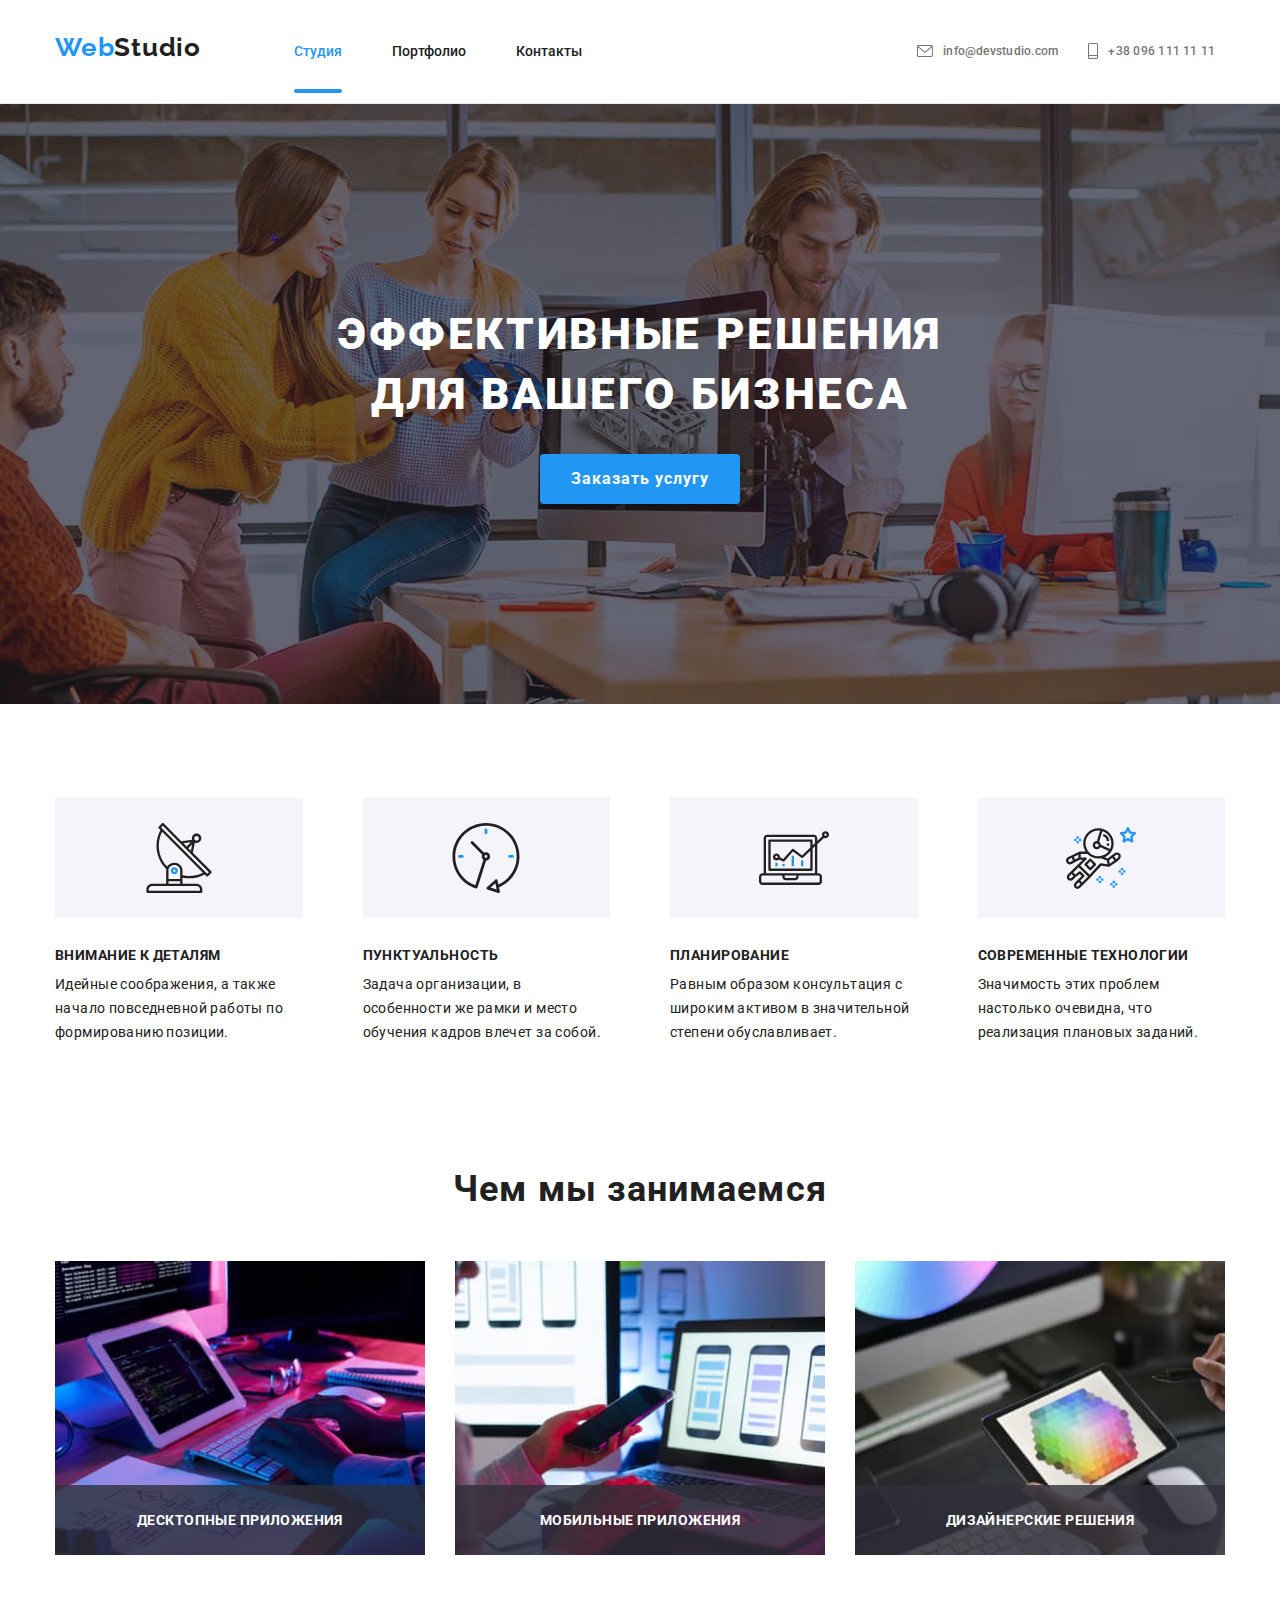
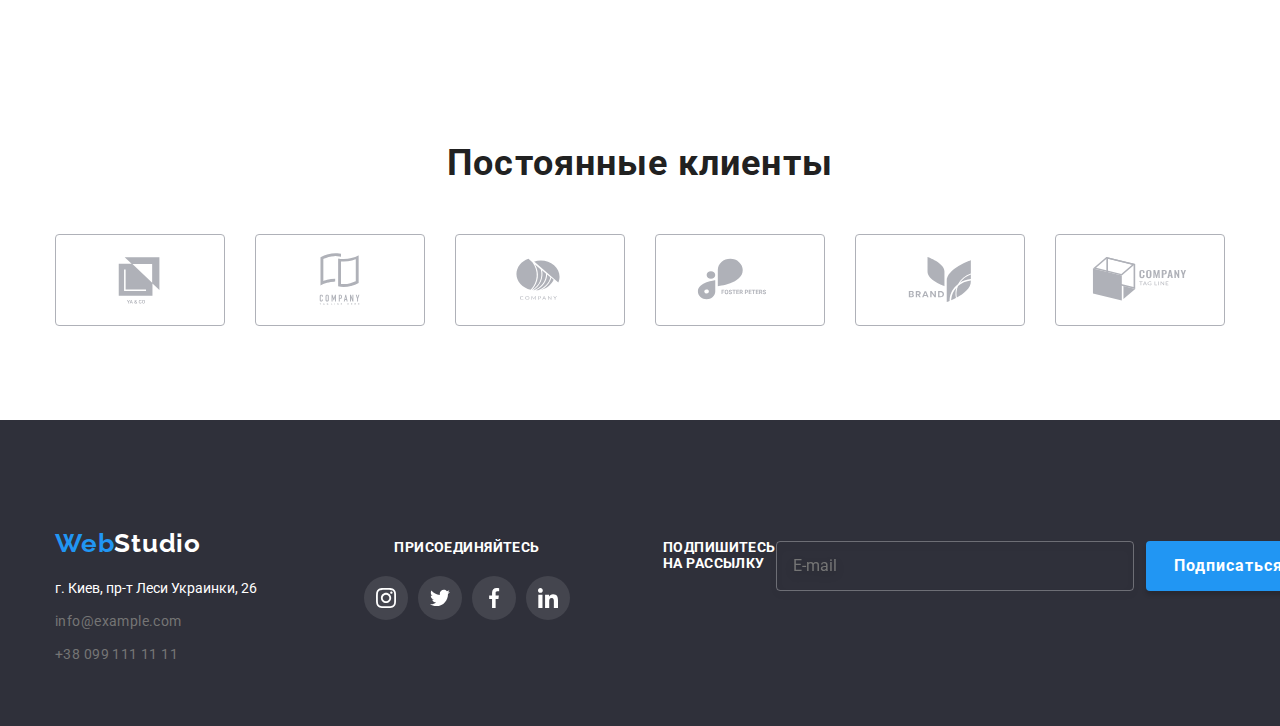
==== commit 5806bb77: "update" ====
--- a/index.html
+++ b/index.html
@@ -550,9 +550,10 @@
             </li>
           </ul>
         </div>
+
         <div class="subscribe_container">
           <p class="subscribe_title">Подпишитесь на рассылку</p>
-          <form class="list subscribe_container_form social_list__footer" name="subscription_form">
+          <form class="list social_list__footer" name="subscription_form">
             <input
               class="subscribe_input"
               type="email"
@@ -572,6 +573,7 @@
         </div>
       </div>
     </footer>
+
     <!-------------------- MODAL WINDOW --------------------->
     <div class="backdrop is-hidden" data-modal>
       <div class="modal">
--- a/css/main.min.css
+++ b/css/main.min.css
@@ -1 +1 @@
-:root{--main_font: "Roboto", sans-serif;--secondary_font: "Raleway", sans-serif;--main_text_color_theme_dark: rgba(33, 33, 33, 1);--secondary_text_color_theme-dark: rgba(117, 117, 117, 1);--main_text_color_theme_light: rgba(255, 255, 255, 1);--secondary_text_color_theme_light: rgba(255, 255, 255, 0.6);--accent_color: rgba(33, 150, 243, 1);--hang_color: rgba(245, 244, 250, 1) }.visually_hidden{position:absolute;width:1px;height:1px;margin:-1px;border:0;padding:0;white-space:nowrap;clip-path:inset(100%);clip:rect(0 0 0 0);overflow:hidden}:root{--main_font: "Roboto", sans-serif;--secondary_font: "Raleway", sans-serif;--main_text_color_theme_dark: rgba(33, 33, 33, 1);--secondary_text_color_theme-dark: rgba(117, 117, 117, 1);--main_text_color_theme_light: rgba(255, 255, 255, 1);--secondary_text_color_theme_light: rgba(255, 255, 255, 0.6);--accent_color: rgba(33, 150, 243, 1);--hang_color: rgba(245, 244, 250, 1) }body{background-color:rgba(255,255,255,.8980392157);font-family:var(--main_font);color:var(--main_text_color_theme_dark)}h1,h2,h3,h4,h5,h6,p{margin-top:0;margin-bottom:0}ul,ol{margin-top:0;margin-bottom:0;padding-left:0}img{display:block}.list{list-style:none;text-decoration:none}.link{text-decoration:none}.container{width:100%;padding-left:15px;padding-right:15px}@media screen and (min-width: 480px){.container{margin-left:auto;margin-right:auto}}@media screen and (min-width: 768px){.container{width:768px}}@media screen and (min-width: 1200px){.container{width:1200px}}.section{padding-top:60px;padding-bottom:60px}@media screen and (min-width: 480px){.section{width:480px;margin-left:auto;margin-right:auto}}@media screen and (min-width: 768px){.section{width:768px}}@media screen and (min-width: 1200px){.section{width:1200px;padding-top:94px;padding-bottom:94px}}@media screen and (max-width: 768px){.mobile_menu{position:fixed;left:0;top:0;width:100%;height:100%;opacity:0;visibility:hidden;pointer-events:none;background-color:#fff;transition:opacity 250ms cubic-bezier(0.4, 0, 0.2, 1),visibility 250ms cubic-bezier(0.4, 0, 0.2, 1)}.mobile_menu.is-open{opacity:1;visibility:visible;pointer-events:auto}.mobile_menu__container{position:relative;padding-top:48px;padding-bottom:48px;padding-left:40px;padding-right:83px}.mobile_menu__close_btn{position:absolute;top:10px;right:15px;background:rgba(0,0,0,0);border:none;padding:0;line-height:0;padding:11px}.mobile_menu__close_icon:hover,.mobile_menu__close_icon:focus{fill:var(--accent_color)}.mobile_menu_open_btn__icon:hover,.mobile_menu_open_btn__icon:focus{fill:var(--accent_color)}}@media screen and (min-width: 768px){.mobile_menu{display:none}}.site_nav__logo_img{font-family:var(--secondary_font);font-weight:bold;font-size:26px;line-height:100%;color:var(--main_text_color_theme_dark);align-items:center;letter-spacing:.03em;margin-right:88px;padding-bottom:25px;padding-top:24px}.logo_web{color:var(--accent_color)}.logo_studio{color:var(--main_text_color_theme_light)}.logo_footer{font-family:var(--secondary_font);font-weight:bold;font-size:26px;line-height:100%;color:var(--main_text_color_theme_dark);align-items:center;letter-spacing:.03em;margin-right:88px;padding-bottom:0;padding-top:0}@media screen and (min-width: 1200px){.site_nav__logo_img{margin-right:93px}}.modal_close_button{position:absolute;top:8px;right:8px;display:flex;align-items:center;justify-content:center;width:30px;height:30px;border:1px solid rgba(0,0,0,.1);border-radius:50%;background-color:var(--main_text_color_theme_light);cursor:pointer;padding:0;transition:fill 250ms cubic-bezier(0.4, 0, 0.2, 1)}.modal_close_button:hover,.modal_close_button :focus{fill:var(--accent_color)}.social_link__footer{display:flex;align-items:center;justify-content:center;width:44px;height:44px;border-radius:50%;background-color:rgba(255,255,255,.1);fill:var(--main_text_color_theme_light);transition:background-color 250ms cubic-bezier(0.4, 0, 0.2, 1)}.social_link__footer:hover,.social_link__footer:focus{background-color:var(--accent_color)}.social_link__footer:hover.social_list__footer_icon,.social_link__footer:focus.social_list__footer_icon{fill:var(--main_text_color_theme_light)}.header__container{display:flex;align-items:center;justify-content:space-between;padding-top:10px;padding-bottom:10px}.mobile_menu__list{padding-bottom:32px}.mobile_menu__site_nav{padding-top:48px;padding-left:0;margin-bottom:302px}.mobile_menu__list_item{font-weight:500;font-family:var(--main_font);font-size:40px;line-height:47px;text-align:left;letter-spacing:.02em;color:var(--main_text_color_theme_dark);display:block;margin-bottom:35,71px;transition:color 250ms cubic-bezier(0.4, 0, 0.2, 1)}.mobile_menu__list_item:hover,.mobile_menu__list_item:focus{color:var(--accent_color)}.current_page{color:var(--accent_color)}.mobile_menu__site_nav{display:block;align-items:flex-start;justify-content:flex-start}.mobile_menu_contacts__list_item{padding-bottom:32px}.mobile_menu__phone{font-family:var(--main_font);font-style:normal;font-weight:500;font-size:34px;line-height:40px;letter-spacing:.02em;color:var(--accent_color)}.mobile_menu__mail{font-family:var(--main_font);font-style:normal;font-weight:500;font-size:24px;line-height:28px;letter-spacing:.02em;color:var(--secondary_text_color_theme-dark)}.mobile_social__list{padding-top:64px;display:flex;flex-direction:row;justify-content:space-between;align-items:center}.mobile_social__list_item_link{font-family:var(--main_font);font-style:normal;font-weight:500;font-size:18px;line-height:1,22;letter-spacing:.02em;color:var(--accent_color)}.mobile_social__list_item::after{content:"";margin-left:15px;border:1px solid rgba(33,33,33,.2);transform:rotate(90deg)}.mobile_social__list_item:last-child:after{content:"";border:none}@media screen and (max-width: 768px){.site_nav_menu{display:none}.site_nav_contact{display:none}.mobile_menu_open_btn{background:rgba(0,0,0,0);border:0;padding:0;line-height:0}}@media screen and (min-width: 768px){.header__container{display:flex;align-items:center;justify-content:space-between}.mobile_menu_open_btn{display:none}.menu_list_item{font-family:var(--main_font);font-weight:500;font-size:14px;line-height:1.33;color:var(--main_text_color_theme_dark);display:block;padding-bottom:32px;padding-top:32px;transition:color 250ms cubic-bezier(0.4, 0, 0.2, 1)}.menu_list_item:hover,.menu_list_item:focus{color:var(--accent_color)}.menu_list{position:relative}.menu_list:not(:last-child){margin-right:50px}.current_page{color:var(--accent_color)}.site_nav_menu .current_page::after{position:absolute;left:0;bottom:0;display:inline-block;content:"";height:4px;border-radius:2px;width:100%;background-color:var(--accent_color)}.site_nav_menu{display:flex;align-items:center;justify-content:center}.site_nav_menu{display:flex;align-items:center;justify-content:space-evenly}.site_nav_contact{display:block}.header__container{display:block}.site_nav{display:flex}.mobile_contact{color:var(--secondary_text_color_theme-dark);transition:color 250ms cubic-bezier(0.4, 0, 0.2, 1);display:flex;align-items:center;font-family:var(--main_font);font-size:12px;font-weight:500;font-style:normal;line-height:14px;letter-spacing:.02em}.mobile_contact:hover,.mobile_contact:focus{color:var(--accent_color)}.site_nav_contact{padding-top:21px;padding-left:80px;padding-right:0px}.mail_link{margin-bottom:10px}.mail_icon{margin-right:8px;fill:var(--secondary_text_color_theme-dark);transition:fill 250ms cubic-bezier(0.4, 0, 0.2, 1)}.mail_link:hover .mail_icon,.mail_link:focus .mail_icon{fill:var(--accent_color)}.phone_icon{margin-right:8px;fill:var(--secondary_text_color_theme-dark);transition:fill 250ms cubic-bezier(0.4, 0, 0.2, 1)}.phone_link:hover .phone_icon,.phone_link:focus .phone_icon{fill:var(--accent_color)}.phone_link .phone_icon::before{position:absolute;display:flex;align-items:center;justify-content:center;padding-right:10px;fill:var(--secondary_text_color_theme-dark);transition:fill 250ms cubic-bezier(0.4, 0, 0.2, 1)}}@media screen and (min-width: 768px)and (min-width: 1200px){.header{border-bottom:1px solid #ececec}.header__container{display:flex;align-items:center;justify-content:space-between}.menu_list_item{font-family:var(--main_font);font-weight:500;font-size:14px;line-height:1.33;color:var(--main_text_color_theme_dark);display:block;padding-bottom:32px;padding-top:32px;transition:color 250ms cubic-bezier(0.4, 0, 0.2, 1)}.menu_list_item:hover,.menu_list_item:focus{color:var(--accent_color)}.menu_list{position:relative}.menu_list:not(:last-child){margin-right:50px}.current_page{color:var(--accent_color)}.site_nav_menu .current_page::after{position:absolute;left:0;bottom:0;display:inline-block;content:"";height:4px;border-radius:2px;width:100%;background-color:var(--accent_color)}.site_nav_menu{display:flex;align-items:center;justify-content:center}.site_nav_contact{display:flex;flex-direction:row;align-items:center;justify-content:center;font-family:var(--main_font);font-size:14px;font-weight:500;font-style:normal;line-height:16px;letter-spacing:.02em;padding-top:0;padding-left:335px}.contact{color:var(--secondary_text_color_theme-dark);transition:color 250ms cubic-bezier(0.4, 0, 0.2, 1)}.contact:hover,.contact:focus{color:var(--accent_color)}.contact_footer{font-style:normal;font-weight:400;font-size:14px;letter-spacing:.03em}.header.header__container{position:relative;display:flex;align-items:center;justify-content:center}.mail_thumb{display:flex;align-items:center;justify-content:center;flex-direction:row}.mail_link{display:flex;align-items:center;justify-content:center;margin-right:30px;margin-bottom:0}.phone_link{display:flex;align-items:center;justify-content:flex-end}.mail_icon{margin-right:10px;fill:var(--secondary_text_color_theme-dark);transition:fill 250ms cubic-bezier(0.4, 0, 0.2, 1)}.mail_link:hover .mail_icon,.mail_link:focus .mail_icon{fill:var(--accent_color)}.phone_icon{margin-right:10px;fill:var(--secondary_text_color_theme-dark);transition:fill 250ms cubic-bezier(0.4, 0, 0.2, 1)}.phone_link:hover .phone_icon,.phone_link:focus .phone_icon{fill:var(--accent_color)}.phone_link .phone_icon::before{position:absolute;display:flex;align-items:center;justify-content:center;padding-right:10px;fill:var(--secondary_text_color_theme-dark);transition:fill 250ms cubic-bezier(0.4, 0, 0.2, 1)}}.section_hero{width:100%;padding-top:118px;padding-bottom:118px;text-align:center;margin-left:auto;margin-right:auto;height:400px;background-image:linear-gradient(rgba(47, 48, 58, 0.4), rgba(47, 48, 58, 0.4)),url("../images/hero/mobile_hero@1x.jpg");background-size:cover;background-repeat:no-repeat;background-position:center;background-color:var(--accent-background)}@media(min-device-pixel-ratio: 2),(min-resolution: 192dpi),(min-resolution: 2dppx){.section_hero{background-image:linear-gradient(to right, rgba(47, 48, 58, 0.4), rgba(47, 48, 58, 0.4)),url("../images/hero/mobile_hero@2x.jpg")}}.section_hero__title{width:360px;font-family:var(--main_font);font-weight:900;font-size:26px;line-height:42px;text-align:center;letter-spacing:.06em;text-transform:uppercase;color:var(--main_text_color_theme_light);margin:0 auto}.section_hero__button{font-family:var(--main_font);font-style:normal;font-weight:700;font-size:16px;line-height:30px;text-align:center;letter-spacing:.06em;background-color:var(--accent_color);box-shadow:0px 4px 4px rgba(0,0,0,.15);border-radius:4px;margin-top:30px;border:0;width:200px;height:50px;color:var(--main_text_color_theme_light);transition:background-color 250ms cubic-bezier(0.4, 0, 0.2, 1),color 250ms cubic-bezier(0.4, 0, 0.2, 1)}.section_hero__button:hover,.section_hero__button:focus{background-color:#188ce8;color:var(--main_text_color_theme_light)}@media screen and (min-width: 768px){.section_hero{margin-left:auto;margin-right:auto;background-image:linear-gradient(rgba(47, 48, 58, 0.4), rgba(47, 48, 58, 0.4)),url("../images/hero/tablet_hero@1x.jpg");background-size:cover;background-repeat:no-repeat;background-color:var(--accent-background)}}@media screen and (min-width: 768px)and (min-device-pixel-ratio: 2),screen and (min-width: 768px)and (min-resolution: 192dpi),screen and (min-width: 768px)and (min-resolution: 2dppx){.section_hero{background-image:linear-gradient(to right, rgba(47, 48, 58, 0.4), rgba(47, 48, 58, 0.4)),url("../images/hero/tablet_hero@2x.jpg")}}@media screen and (min-width: 1200px){.section_hero__title{font-size:44px;line-height:60px;width:696px}.section_hero{max-width:1600px;height:600px;padding-top:200px;padding-bottom:200px;margin-left:auto;margin-right:auto;background-image:linear-gradient(rgba(47, 48, 58, 0.4), rgba(47, 48, 58, 0.4)),url("../images/hero/desktop_hero@1x.jpg");background-size:cover;background-repeat:no-repeat;background-color:var(--accent-background)}}@media screen and (min-width: 1200px)and (min-device-pixel-ratio: 2),screen and (min-width: 1200px)and (min-resolution: 192dpi),screen and (min-width: 1200px)and (min-resolution: 2dppx){.section_hero{background-image:linear-gradient(to right, rgba(47, 48, 58, 0.4), rgba(47, 48, 58, 0.4)),url("../images/hero/desktop_hero@2x.jpg")}}.about{background-color:#fff;padding-bottom:60px;padding-top:60px}.about_list__item_element{width:100%;background-color:#f5f4fa;margin-bottom:30px;display:flex;justify-content:center;align-items:center;height:120px}.about_list__item_element_icon{width:70px;height:70px}.about_title{font-size:14px;font-weight:700;line-height:1.1;letter-spacing:.03em;text-transform:uppercase;margin-bottom:10px;text-align:center}.about_description{font-size:14px;font-weight:400;line-height:1.71;letter-spacing:.03em;color:var(--text-color-second)}@media screen and (max-width: 767px){.about_list__item:not(:last-child){margin-bottom:30px}}@media screen and (min-width: 768px){.about_title{text-align:start}.about_list{display:flex;flex-wrap:wrap;margin-left:-30px}.about_list__item{flex-basis:calc((100% - 60px)/2);margin-left:30px;margin-bottom:30px}}@media screen and (min-width: 1200px){.about{background-color:#fff;padding-top:94px;padding-bottom:0px}.about_list{display:flex;flex-wrap:nowrap;justify-content:space-between}.about_list__item:not(:last-child){margin-right:30px}}@media screen and (max-width: 1199px){.service_section{display:none}}@media screen and (min-width: 1200px){.service_section__title{font-family:var(--main_font);font-style:normal;font-weight:700;font-size:36px;line-height:1.16;text-align:center;letter-spacing:.03em;padding-bottom:50px}.servises__list{display:flex;margin-left:-30px;margin-top:-30px}.servises__list_item{margin-left:30px;margin-top:30px;flex-basis:calc((100% - 90px)/3)}.service__list_item_thumb{position:relative}.services_item{position:absolute;bottom:0;width:100%;height:70px;background:rgba(47,48,58,.8);padding-top:27px;padding-bottom:27px}.services_item_title{font-family:var(--main_font);font-style:normal;font-weight:700;font-size:14px;line-height:1,14;letter-spacing:.03em;text-transform:uppercase;color:var(--main_text_color_theme_light);text-align:center;height:70px;padding-bottom:50px}}.team{background:#f5f4fa}.team_list{display:flex;margin-left:-30px;margin-top:-30px}.team__member_card{margin-left:30px;margin-top:30px;flex-basis:calc((100% - 120px)/4);background-color:var(--main_text_color_theme_light);box-shadow:0px 1px 3px rgba(0,0,0,.12),0px 1px 1px rgba(0,0,0,.14),0px 2px 1px rgba(0,0,0,.2);border-radius:0px 0px 4px 4px}.team__member_card_detail{padding-top:30px;padding-bottom:30px;padding-left:10px;padding-right:10px}.team__member_name{font-style:normal;font-weight:500;font-size:16px;line-height:1.18;text-align:center;letter-spacing:.03em;margin-bottom:10px}.team__member_position{font-style:normal;font-weight:400;font-size:16px;line-height:1.19;text-align:center;letter-spacing:.03em;color:var(--secondary_text_color_theme-dark);margin-bottom:16px}.social_list{display:flex;justify-content:center}.social_list_link{display:flex;align-items:center;justify-content:center;width:44px;height:44px;border-radius:50%;background-color:var(--main_text_color_theme_light);transition:background-color 250ms cubic-bezier(0.4, 0, 0.2, 1)}.social_list_link:hover,.social_list_link:focus{background-color:var(--accent_color)}.social_list_icon{fill:#afb1b8;transition:fill 250ms cubic-bezier(0.4, 0, 0.2, 1)}.social_list_link:hover .social_list_icon,.social_list_link:focus .social_list_icon{fill:var(--main_text_color_theme_light)}.social_list_item:not(:last-child){margin-right:10px}.button_item{background-color:#2196f3;font-family:var(--main_font);cursor:pointer;background:#f5f4fa;font-style:normal;font-weight:500;font-size:16px;text-align:center;letter-spacing:.03em;padding-top:6px;padding-bottom:6px;padding-right:22px;padding-left:22px;border-radius:4px;border:0;transition:background 250ms cubic-bezier(0.4, 0, 0.2, 1),color 250ms cubic-bezier(0.4, 0, 0.2, 1),box-shadow 250ms cubic-bezier(0.4, 0, 0.2, 1)}.button_item:hover,.button_item:focus{background:var(--accent_color);color:var(--main_text_color_theme_light);box-shadow:0px 3px 1px rgba(0,0,0,.1),0px 1px 2px rgba(0,0,0,.08),0px 2px 2px rgba(0,0,0,.12)}.button{color:var(--secondary_text_color_theme_light)}.button_list{margin-top:8px;margin-left:8px}.button_item_list{display:flex;flex-wrap:wrap;margin-bottom:50px;justify-content:center;margin-left:-8px;margin-top:-8px}@media screen and (min-width: 768px){.button_item_list{flex-wrap:nowrap}}.project__item_title{color:var(--main_text_color_theme_dark);font-style:normal;font-weight:700;font-size:18px;line-height:2;letter-spacing:.06em;margin-bottom:4px}.project__item_description{color:var(--secondary_text_color_theme-dark);font-style:normal;font-weight:400;font-size:16px;line-height:1.87;letter-spacing:.03em}.project{display:flex;flex-wrap:wrap;justify-content:center;margin-left:-30px;margin-top:-30px}.project__item{width:100%;margin-left:30px;margin-top:30px;flex-basis:370px;background-color:var(--main_text_color_theme_light);transition:box-shadow 250ms cubic-bezier(0.4, 0, 0.2, 1)}.project__item_link{transition:box-shadow 250ms cubic-bezier(0.4, 0, 0.2, 1)}.project__item_link:hover,.project__item_link:focus{display:block;box-shadow:0px 1px 1px rgba(0,0,0,.12),0px 4px 4px rgba(0,0,0,.06),1px 4px 6px rgba(0,0,0,.16)}.project__item_detail{padding-top:20px;padding-bottom:20px;padding-left:24px;padding-right:24px;border-left:1px solid #eee;border-right:1px solid #eee;border-bottom:1px solid #eee}.project__item_thumb{position:relative;overflow:hidden}.project__item_overlay{position:absolute;display:flex;align-items:center;justify-content:center;top:0;left:0;width:100%;height:100%;background:rgba(33,150,243,.9);padding-left:24px;padding-right:24px;transform:translatey(100%);transition:transform 250ms cubic-bezier(0.4, 0, 0.2, 1)}.project__item_link:hover .project__item_overlay,.project__item_link:focus .project__item_overlay{transform:translate(0)}.project__item_overlay_text{font-family:var(--main_font);font-style:normal;font-weight:400;font-size:18px;line-height:28px;letter-spacing:.03em;color:#f5f4fa}@media screen and (min-width: 768px){.project{display:flex;flex-wrap:nowrap;justify-content:center}}.clients_title{font-family:var(--main_font);font-style:normal;font-weight:700;font-size:28px;line-height:1,17px;text-align:center;letter-spacing:.03em;padding-bottom:30px}.clients__list{display:flex;align-items:center;justify-content:center;flex-wrap:wrap;margin-left:-30px;margin-top:-30px}.client__list_item:not(:first-child){margin-left:30px;display:flex}.client__list_item{flex-basis:calc((100% - 60px)/2);margin-left:30px;margin-top:30px}.client__list_item_link{display:flex;align-items:center;justify-content:center;width:170px;height:92px;border:1px solid #afb1b8;border-radius:4px;transition:border-color 250ms cubic-bezier(0.4, 0, 0.2, 1)}.client__list_item_link:hover,.client__list_item_link:focus{border-color:var(--accent_color)}.client__list_item_icon{display:flex;justify-content:space-around;fill:#afb1b8;transition:fill 250ms cubic-bezier(0.4, 0, 0.2, 1)}.client__list_item_link:hover .client__list_item_icon,.client__list_item_link:focus .client__list_item_icon{fill:var(--accent_color)}@media screen and (min-width: 768px){.client__list_item{flex-basis:calc((100% - 90px)/3)}.client__list_item_link{width:226px}}@media screen and (min-width: 1200px){.clients_title{font-size:36px;line-height:1,16;padding-bottom:50px}.client__list_item{display:flex;flex-basis:auto;flex-wrap:nowrap;justify-content:center;align-items:stretch}.client__list_item .client__list_item_link{width:170px}.clients{padding-top:94px;padding-bottom:94px}}.backdrop{position:fixed;top:0;left:0;width:100%;height:100%;background-color:rgba(0,0,0,.2)}.backdrop.is-hidden{opacity:0;visibility:hidden;pointer-events:none}.modal{position:absolute;top:50%;left:50%;transform:translate(-50%, -50%);width:450px;height:609px;background:var(--main_text_color_theme_light);box-shadow:0px 1px 3px rgba(0,0,0,.12),0px 1px 1px rgba(0,0,0,.14),0px 2px 1px rgba(0,0,0,.2);border-radius:4px}@media screen and (min-width: 1200px){.modal{width:528px;height:581px}}.contact_form{display:flex;flex-direction:column;padding-top:40px;padding-left:40px;padding-right:40px}.contact_form_title{text-align:center;justify-content:center;font-family:var(--main_font);font-style:normal;font-weight:700;font-size:20px;line-height:23px;letter-spacing:.03em;color:var(--main_text_color_theme_dark);margin-bottom:12px}.contact_form_field_span{padding-bottom:4px;font-family:var(--main_font);font-style:normal;font-weight:400;font-size:12px;line-height:14px;letter-spacing:.01em;color:var(--secondary_text_color_theme-dark)}.contact_form_field{margin-bottom:10px}.contact_form_input_wrapper{position:relative;margin-top:4px;transition:outline 250ms cubic-bezier(0.4, 0, 0.2, 1),border-color 250ms cubic-bezier(0.4, 0, 0.2, 1)}.contact_form_input{width:100%;height:40px;padding-left:42px;border:1px solid rgba(33,33,33,.2);border-radius:4px;cursor:pointer;transition:outline 250ms cubic-bezier(0.4, 0, 0.2, 1),border-color 250ms cubic-bezier(0.4, 0, 0.2, 1)}.contact_form_input:focus{outline:none;border-color:var(--accent_color)}.contact_form_icon{position:absolute;top:50%;left:15px;transform:translateY(-50%);color:var(--main_text_color_theme_dark);transition:color 250ms cubic-bezier(0.4, 0, 0.2, 1)}.contact_form_input:focus+.contact_form_icon{fill:var(--accent_color)}.contact_form_message{width:100%;height:120px;margin-top:6px;resize:none;padding:12px 16px;border:1px solid rgba(33,33,33,.2);border-radius:4px;cursor:pointer;transition:outline 250ms cubic-bezier(0.4, 0, 0.2, 1),border-color 250ms cubic-bezier(0.4, 0, 0.2, 1)}.contact_form_message::placeholder{text-transform:uppercase}.contact_form_message:focus{outline:none;border-color:var(--accent_color)}.contact_form_checkbox_label{display:flex;align-items:center;margin-bottom:30px;font-family:var(--main_font);font-style:normal;font-weight:400;font-size:12px;line-height:14px;color:var(--secondary_text_color_theme-dark)}.contact_form_checkbox_label::before{display:flex;justify-content:center;align-items:center;width:18px;height:18px;border:1px solid #555;cursor:pointer;content:"";margin-right:10px;color:var(--main_text_color_theme_dark);border-radius:2px;transition:outline 250ms cubic-bezier(0.4, 0, 0.2, 1);background-color:var(--main_text_color_theme_light)}.contact_form_checkbox:checked+.contact_form_checkbox_label::before{background-color:var(--accent_color);background-image:url(../images/checkbox_icon.svg);background-repeat:no-repeat;background-size:contain;background-position:center;background-origin:border-box;border:1px solid var(--accent_color);border-radius:2px;padding-top:4px}.contact_form_checkbox:focus+.contact_form_checkbox_label::before{border:2px solid var(--accent_color)}.contact_form-checkbox_link{color:var(--accent_color)}.contact_form_button{align-self:center;text-align:center;box-shadow:0;width:200px;height:50px;background:var(--accent_color);box-shadow:0px 4px 4px rgba(0,0,0,.15);border:0;border-radius:4px;font-family:var(--main_font);font-style:normal;font-weight:700;font-size:16px;line-height:30px;letter-spacing:.06em;color:var(--main_text_color_theme_light);padding:10px;padding-bottom:40px;cursor:pointer}@media screen and (min-width: 1200px){.contact_form_checkbox_label{font-size:14px;line-height:24px;letter-spacing:.03em}}.footer{background-color:#2f303a;padding-top:60px;padding-bottom:60px}.footer_container{display:block;text-align:center;justify-content:center}.footer_contacts{margin-bottom:60px}.logo_footer{margin-right:0}.address{font-family:var(--main_font);font-weight:400;font-size:14px;line-height:24px;letter-spacing:1.71;font-style:normal;text-decoration:none;margin-top:20px}.detai_adress{color:var(--main_text_color_theme_light);padding-top:111px}.address__detail{margin-bottom:9px}.address__detail:not(:last-child){margin-bottom:9px}.address__detail:last-child{margin-bottom:0}.contact_footer{margin-left:0}@media screen and (min-width: 1200px){.footer_container{display:flex;align-items:baseline}}.social_list__container{display:flex;margin-bottom:60px;flex-direction:column}.social_list__footer_title{display:flex;font-weight:700;font-size:14px;line-height:1.14;letter-spacing:.03em;text-transform:uppercase;color:var(--main_text_color_theme_light);margin-bottom:20px;justify-content:center}.social_link__footer{display:flex;align-items:center;justify-content:center;width:44px;height:44px;border-radius:50%;background-color:rgba(255,255,255,.1);fill:var(--main_text_color_theme_light);transition:background-color 250ms cubic-bezier(0.4, 0, 0.2, 1)}.social_link__footer:hover,.social_link__footer:focus{background-color:var(--accent_color)}.social_list__footer{display:flex;justify-content:center;align-items:center}.social_list__footer_item{display:block;justify-content:center;align-items:center}.social_list__footer_item:not(:last-child){margin-right:10px}.social_list__footer_icon{width:20px;height:20px;transition:fill 250ms cubic-bezier(0.4, 0, 0.2, 1);fill:var(--main_text_color_theme_light)}@media screen and (min-width: 1200px){.social_list__footer_title{display:flex}.social_list__container{margin-left:70px;margin-bottom:0;display:flex}}.subscribe_container{display:block;justify-content:center;align-items:center;flex-direction:column}.subscribe_list_item{display:block;align-items:center;justify-content:center;width:200px;height:50px}.subscribe_input{width:358px;height:50px;border:1px solid rgba(255,255,255,.3);filter:drop-shadow(0px 4px 4px rgba(0, 0, 0, 0.15));border-radius:4px;margin-right:12px;background:0;padding-left:16px}.subscribe_title{text-align:center;font-weight:700;font-size:14px;line-height:1.14;letter-spacing:.03em;text-transform:uppercase;color:var(--main_text_color_theme_light);margin-bottom:20px}.subscribe_button{align-items:center;text-align:center;justify-content:center;box-shadow:0;width:200px;height:50px;background:var(--accent_color);box-shadow:0px 4px 4px rgba(0,0,0,.15);border-radius:4px;border:0;font-family:var(--main_font);font-style:normal;font-weight:700;font-size:16px;line-height:30px;letter-spacing:.06em;color:var(--main_text_color_theme_light)}.subscribe{text-align:center;justify-content:center}.subscribe_input{color:var(--main_text_color_theme_light);background-color:rgba(0,0,0,0)}.subscribe_icon{width:24px;height:24px;margin-left:10px}.subscribe_container{display:flex;flex-direction:row;margin-top:60px}@media screen and (min-width: 1200px){.subscribe{display:flex;text-align:start;justify-content:center}.subscribe_container{display:flex;flex-direction:row;margin-top:60px}.subscribe_list_item{display:flex;align-items:center;justify-content:center;width:200px;height:50px}.subscribe_title{display:flex;font-weight:700;font-size:14px;line-height:1.14;letter-spacing:.03em;text-transform:uppercase;color:var(--main_text_color_theme_light);margin-bottom:20px}.subscribe_container_form{display:flex;flex-direction:row;margin-left:93px;width:570px;align-items:flex-start}}/*# sourceMappingURL=main.min.css.map */+:root{--main_font: "Roboto", sans-serif;--secondary_font: "Raleway", sans-serif;--main_text_color_theme_dark: rgba(33, 33, 33, 1);--secondary_text_color_theme-dark: rgba(117, 117, 117, 1);--main_text_color_theme_light: rgba(255, 255, 255, 1);--secondary_text_color_theme_light: rgba(255, 255, 255, 0.6);--accent_color: rgba(33, 150, 243, 1);--hang_color: rgba(245, 244, 250, 1) }.visually_hidden{position:absolute;width:1px;height:1px;margin:-1px;border:0;padding:0;white-space:nowrap;clip-path:inset(100%);clip:rect(0 0 0 0);overflow:hidden}:root{--main_font: "Roboto", sans-serif;--secondary_font: "Raleway", sans-serif;--main_text_color_theme_dark: rgba(33, 33, 33, 1);--secondary_text_color_theme-dark: rgba(117, 117, 117, 1);--main_text_color_theme_light: rgba(255, 255, 255, 1);--secondary_text_color_theme_light: rgba(255, 255, 255, 0.6);--accent_color: rgba(33, 150, 243, 1);--hang_color: rgba(245, 244, 250, 1) }body{background-color:rgba(255,255,255,.8980392157);font-family:var(--main_font);color:var(--main_text_color_theme_dark)}h1,h2,h3,h4,h5,h6,p{margin-top:0;margin-bottom:0}ul,ol{margin-top:0;margin-bottom:0;padding-left:0}img{display:block}.list{list-style:none;text-decoration:none}.link{text-decoration:none}.container{width:100%;padding-left:15px;padding-right:15px}@media screen and (min-width: 480px){.container{margin-left:auto;margin-right:auto}}@media screen and (min-width: 768px){.container{width:768px}}@media screen and (min-width: 1200px){.container{width:1200px}}.section{padding-top:60px;padding-bottom:60px}@media screen and (min-width: 480px){.section{width:480px;margin-left:auto;margin-right:auto}}@media screen and (min-width: 768px){.section{width:768px}}@media screen and (min-width: 1200px){.section{width:1200px;padding-top:94px;padding-bottom:94px}}@media screen and (max-width: 768px){.mobile_menu{position:fixed;left:0;top:0;width:100%;height:100%;opacity:0;visibility:hidden;pointer-events:none;background-color:#fff;transition:opacity 250ms cubic-bezier(0.4, 0, 0.2, 1),visibility 250ms cubic-bezier(0.4, 0, 0.2, 1)}.mobile_menu.is-open{opacity:1;visibility:visible;pointer-events:auto}.mobile_menu__container{position:relative;padding-top:48px;padding-bottom:48px;padding-left:40px;padding-right:83px}.mobile_menu__close_btn{position:absolute;top:10px;right:15px;background:rgba(0,0,0,0);border:none;padding:0;line-height:0;padding:11px}.mobile_menu__close_icon:hover,.mobile_menu__close_icon:focus{fill:var(--accent_color)}.mobile_menu_open_btn__icon:hover,.mobile_menu_open_btn__icon:focus{fill:var(--accent_color)}}@media screen and (min-width: 768px){.mobile_menu{display:none}}.site_nav__logo_img{font-family:var(--secondary_font);font-weight:bold;font-size:26px;line-height:100%;color:var(--main_text_color_theme_dark);align-items:center;letter-spacing:.03em;margin-right:88px;padding-bottom:25px;padding-top:24px}.logo_web{color:var(--accent_color)}.logo_studio{color:var(--main_text_color_theme_light)}.logo_footer{font-family:var(--secondary_font);font-weight:bold;font-size:26px;line-height:100%;color:var(--main_text_color_theme_dark);align-items:center;letter-spacing:.03em;margin-right:88px;padding-bottom:0;padding-top:0}@media screen and (min-width: 1200px){.site_nav__logo_img{margin-right:93px}}.modal_close_button{position:absolute;top:8px;right:8px;display:flex;align-items:center;justify-content:center;width:30px;height:30px;border:1px solid rgba(0,0,0,.1);border-radius:50%;background-color:var(--main_text_color_theme_light);cursor:pointer;padding:0;transition:fill 250ms cubic-bezier(0.4, 0, 0.2, 1)}.modal_close_button:hover,.modal_close_button :focus{fill:var(--accent_color)}.social_link__footer{display:flex;align-items:center;justify-content:center;width:44px;height:44px;border-radius:50%;background-color:rgba(255,255,255,.1);fill:var(--main_text_color_theme_light);transition:background-color 250ms cubic-bezier(0.4, 0, 0.2, 1)}.social_link__footer:hover,.social_link__footer:focus{background-color:var(--accent_color)}.social_link__footer:hover.social_list__footer_icon,.social_link__footer:focus.social_list__footer_icon{fill:var(--main_text_color_theme_light)}.header__container{display:flex;align-items:center;justify-content:space-between;padding-top:10px;padding-bottom:10px}.mobile_menu__list{padding-bottom:32px}.mobile_menu__site_nav{padding-top:48px;padding-left:0;margin-bottom:302px}.mobile_menu__list_item{font-weight:500;font-family:var(--main_font);font-size:40px;line-height:47px;text-align:left;letter-spacing:.02em;color:var(--main_text_color_theme_dark);display:block;margin-bottom:35,71px;transition:color 250ms cubic-bezier(0.4, 0, 0.2, 1)}.mobile_menu__list_item:hover,.mobile_menu__list_item:focus{color:var(--accent_color)}.current_page{color:var(--accent_color)}.mobile_menu__site_nav{display:block;align-items:flex-start;justify-content:flex-start}.mobile_menu_contacts__list_item{padding-bottom:32px}.mobile_menu__phone{font-family:var(--main_font);font-style:normal;font-weight:500;font-size:34px;line-height:40px;letter-spacing:.02em;color:var(--accent_color)}.mobile_menu__mail{font-family:var(--main_font);font-style:normal;font-weight:500;font-size:24px;line-height:28px;letter-spacing:.02em;color:var(--secondary_text_color_theme-dark)}.mobile_social__list{padding-top:64px;display:flex;flex-direction:row;justify-content:space-between;align-items:center}.mobile_social__list_item_link{font-family:var(--main_font);font-style:normal;font-weight:500;font-size:18px;line-height:1,22;letter-spacing:.02em;color:var(--accent_color)}.mobile_social__list_item::after{content:"";margin-left:15px;border:1px solid rgba(33,33,33,.2);transform:rotate(90deg)}.mobile_social__list_item:last-child:after{content:"";border:none}@media screen and (max-width: 768px){.site_nav_menu{display:none}.site_nav_contact{display:none}.mobile_menu_open_btn{background:rgba(0,0,0,0);border:0;padding:0;line-height:0}}@media screen and (min-width: 768px){.header__container{display:flex;align-items:center;justify-content:space-between}.mobile_menu_open_btn{display:none}.menu_list_item{font-family:var(--main_font);font-weight:500;font-size:14px;line-height:1.33;color:var(--main_text_color_theme_dark);display:block;padding-bottom:32px;padding-top:32px;transition:color 250ms cubic-bezier(0.4, 0, 0.2, 1)}.menu_list_item:hover,.menu_list_item:focus{color:var(--accent_color)}.menu_list{position:relative}.menu_list:not(:last-child){margin-right:50px}.current_page{color:var(--accent_color)}.site_nav_menu .current_page::after{position:absolute;left:0;bottom:0;display:inline-block;content:"";height:4px;border-radius:2px;width:100%;background-color:var(--accent_color)}.site_nav_menu{display:flex;align-items:center;justify-content:center}.site_nav_menu{display:flex;align-items:center;justify-content:space-evenly}.site_nav_contact{display:block}.header__container{display:block}.site_nav{display:flex}.mobile_contact{color:var(--secondary_text_color_theme-dark);transition:color 250ms cubic-bezier(0.4, 0, 0.2, 1);display:flex;align-items:center;font-family:var(--main_font);font-size:12px;font-weight:500;font-style:normal;line-height:14px;letter-spacing:.02em}.mobile_contact:hover,.mobile_contact:focus{color:var(--accent_color)}.site_nav_contact{padding-top:21px;padding-left:80px;padding-right:0px}.mail_link{margin-bottom:10px}.mail_icon{margin-right:8px;fill:var(--secondary_text_color_theme-dark);transition:fill 250ms cubic-bezier(0.4, 0, 0.2, 1)}.mail_link:hover .mail_icon,.mail_link:focus .mail_icon{fill:var(--accent_color)}.phone_icon{margin-right:8px;fill:var(--secondary_text_color_theme-dark);transition:fill 250ms cubic-bezier(0.4, 0, 0.2, 1)}.phone_link:hover .phone_icon,.phone_link:focus .phone_icon{fill:var(--accent_color)}.phone_link .phone_icon::before{position:absolute;display:flex;align-items:center;justify-content:center;padding-right:10px;fill:var(--secondary_text_color_theme-dark);transition:fill 250ms cubic-bezier(0.4, 0, 0.2, 1)}}@media screen and (min-width: 768px)and (min-width: 1200px){.header{border-bottom:1px solid #ececec}.header__container{display:flex;align-items:center;justify-content:space-between}.menu_list_item{font-family:var(--main_font);font-weight:500;font-size:14px;line-height:1.33;color:var(--main_text_color_theme_dark);display:block;padding-bottom:32px;padding-top:32px;transition:color 250ms cubic-bezier(0.4, 0, 0.2, 1)}.menu_list_item:hover,.menu_list_item:focus{color:var(--accent_color)}.menu_list{position:relative}.menu_list:not(:last-child){margin-right:50px}.current_page{color:var(--accent_color)}.site_nav_menu .current_page::after{position:absolute;left:0;bottom:0;display:inline-block;content:"";height:4px;border-radius:2px;width:100%;background-color:var(--accent_color)}.site_nav_menu{display:flex;align-items:center;justify-content:center}.site_nav_contact{display:flex;flex-direction:row;align-items:center;justify-content:center;font-family:var(--main_font);font-size:14px;font-weight:500;font-style:normal;line-height:16px;letter-spacing:.02em;padding-top:0;padding-left:335px}.contact{color:var(--secondary_text_color_theme-dark);transition:color 250ms cubic-bezier(0.4, 0, 0.2, 1)}.contact:hover,.contact:focus{color:var(--accent_color)}.contact_footer{font-style:normal;font-weight:400;font-size:14px;letter-spacing:.03em}.header.header__container{position:relative;display:flex;align-items:center;justify-content:center}.mail_thumb{display:flex;align-items:center;justify-content:center;flex-direction:row}.mail_link{display:flex;align-items:center;justify-content:center;margin-right:30px;margin-bottom:0}.phone_link{display:flex;align-items:center;justify-content:flex-end}.mail_icon{margin-right:10px;fill:var(--secondary_text_color_theme-dark);transition:fill 250ms cubic-bezier(0.4, 0, 0.2, 1)}.mail_link:hover .mail_icon,.mail_link:focus .mail_icon{fill:var(--accent_color)}.phone_icon{margin-right:10px;fill:var(--secondary_text_color_theme-dark);transition:fill 250ms cubic-bezier(0.4, 0, 0.2, 1)}.phone_link:hover .phone_icon,.phone_link:focus .phone_icon{fill:var(--accent_color)}.phone_link .phone_icon::before{position:absolute;display:flex;align-items:center;justify-content:center;padding-right:10px;fill:var(--secondary_text_color_theme-dark);transition:fill 250ms cubic-bezier(0.4, 0, 0.2, 1)}}.section_hero{width:100%;padding-top:118px;padding-bottom:118px;text-align:center;margin-left:auto;margin-right:auto;height:400px;background-image:linear-gradient(rgba(47, 48, 58, 0.4), rgba(47, 48, 58, 0.4)),url("../images/hero/mobile_hero@1x.jpg");background-size:cover;background-repeat:no-repeat;background-position:center;background-color:var(--accent-background)}@media(min-device-pixel-ratio: 2),(min-resolution: 192dpi),(min-resolution: 2dppx){.section_hero{background-image:linear-gradient(to right, rgba(47, 48, 58, 0.4), rgba(47, 48, 58, 0.4)),url("../images/hero/mobile_hero@2x.jpg")}}.section_hero__title{width:360px;font-family:var(--main_font);font-weight:900;font-size:26px;line-height:42px;text-align:center;letter-spacing:.06em;text-transform:uppercase;color:var(--main_text_color_theme_light);margin:0 auto}.section_hero__button{font-family:var(--main_font);font-style:normal;font-weight:700;font-size:16px;line-height:30px;text-align:center;letter-spacing:.06em;background-color:var(--accent_color);box-shadow:0px 4px 4px rgba(0,0,0,.15);border-radius:4px;margin-top:30px;border:0;width:200px;height:50px;color:var(--main_text_color_theme_light);transition:background-color 250ms cubic-bezier(0.4, 0, 0.2, 1),color 250ms cubic-bezier(0.4, 0, 0.2, 1)}.section_hero__button:hover,.section_hero__button:focus{background-color:#188ce8;color:var(--main_text_color_theme_light)}@media screen and (min-width: 768px){.section_hero{margin-left:auto;margin-right:auto;background-image:linear-gradient(rgba(47, 48, 58, 0.4), rgba(47, 48, 58, 0.4)),url("../images/hero/tablet_hero@1x.jpg");background-size:cover;background-repeat:no-repeat;background-color:var(--accent-background)}}@media screen and (min-width: 768px)and (min-device-pixel-ratio: 2),screen and (min-width: 768px)and (min-resolution: 192dpi),screen and (min-width: 768px)and (min-resolution: 2dppx){.section_hero{background-image:linear-gradient(to right, rgba(47, 48, 58, 0.4), rgba(47, 48, 58, 0.4)),url("../images/hero/tablet_hero@2x.jpg")}}@media screen and (min-width: 1200px){.section_hero__title{font-size:44px;line-height:60px;width:696px}.section_hero{max-width:1600px;height:600px;padding-top:200px;padding-bottom:200px;margin-left:auto;margin-right:auto;background-image:linear-gradient(rgba(47, 48, 58, 0.4), rgba(47, 48, 58, 0.4)),url("../images/hero/desktop_hero@1x.jpg");background-size:cover;background-repeat:no-repeat;background-color:var(--accent-background)}}@media screen and (min-width: 1200px)and (min-device-pixel-ratio: 2),screen and (min-width: 1200px)and (min-resolution: 192dpi),screen and (min-width: 1200px)and (min-resolution: 2dppx){.section_hero{background-image:linear-gradient(to right, rgba(47, 48, 58, 0.4), rgba(47, 48, 58, 0.4)),url("../images/hero/desktop_hero@2x.jpg")}}.about{background-color:#fff;padding-bottom:60px;padding-top:60px}.about_list__item_element{width:100%;background-color:#f5f4fa;margin-bottom:30px;display:flex;justify-content:center;align-items:center;height:120px}.about_list__item_element_icon{width:70px;height:70px}.about_title{font-size:14px;font-weight:700;line-height:1.1;letter-spacing:.03em;text-transform:uppercase;margin-bottom:10px;text-align:center}.about_description{font-size:14px;font-weight:400;line-height:1.71;letter-spacing:.03em;color:var(--text-color-second)}@media screen and (max-width: 767px){.about_list__item:not(:last-child){margin-bottom:30px}}@media screen and (min-width: 768px){.about_title{text-align:start}.about_list{display:flex;flex-wrap:wrap;margin-left:-30px}.about_list__item{flex-basis:calc((100% - 60px)/2);margin-left:30px;margin-bottom:30px}}@media screen and (min-width: 1200px){.about{background-color:#fff;padding-top:94px;padding-bottom:0px}.about_list{display:flex;flex-wrap:nowrap;justify-content:space-between}.about_list__item:not(:last-child){margin-right:30px}}@media screen and (max-width: 1199px){.service_section{display:none}}@media screen and (min-width: 1200px){.service_section__title{font-family:var(--main_font);font-style:normal;font-weight:700;font-size:36px;line-height:1.16;text-align:center;letter-spacing:.03em;padding-bottom:50px}.servises__list{display:flex;margin-left:-30px;margin-top:-30px}.servises__list_item{margin-left:30px;margin-top:30px;flex-basis:calc((100% - 90px)/3)}.service__list_item_thumb{position:relative}.services_item{position:absolute;bottom:0;width:100%;height:70px;background:rgba(47,48,58,.8);padding-top:27px;padding-bottom:27px}.services_item_title{font-family:var(--main_font);font-style:normal;font-weight:700;font-size:14px;line-height:1,14;letter-spacing:.03em;text-transform:uppercase;color:var(--main_text_color_theme_light);text-align:center;height:70px;padding-bottom:50px}}.team{background:#f5f4fa}.team_list{display:flex;margin-left:-30px;margin-top:-30px}.team__member_card{margin-left:30px;margin-top:30px;flex-basis:calc((100% - 120px)/4);background-color:var(--main_text_color_theme_light);box-shadow:0px 1px 3px rgba(0,0,0,.12),0px 1px 1px rgba(0,0,0,.14),0px 2px 1px rgba(0,0,0,.2);border-radius:0px 0px 4px 4px}.team__member_card_detail{padding-top:30px;padding-bottom:30px;padding-left:10px;padding-right:10px}.team__member_name{font-style:normal;font-weight:500;font-size:16px;line-height:1.18;text-align:center;letter-spacing:.03em;margin-bottom:10px}.team__member_position{font-style:normal;font-weight:400;font-size:16px;line-height:1.19;text-align:center;letter-spacing:.03em;color:var(--secondary_text_color_theme-dark);margin-bottom:16px}.social_list{display:flex;justify-content:center}.social_list_link{display:flex;align-items:center;justify-content:center;width:44px;height:44px;border-radius:50%;background-color:var(--main_text_color_theme_light);transition:background-color 250ms cubic-bezier(0.4, 0, 0.2, 1)}.social_list_link:hover,.social_list_link:focus{background-color:var(--accent_color)}.social_list_icon{fill:#afb1b8;transition:fill 250ms cubic-bezier(0.4, 0, 0.2, 1)}.social_list_link:hover .social_list_icon,.social_list_link:focus .social_list_icon{fill:var(--main_text_color_theme_light)}.social_list_item:not(:last-child){margin-right:10px}.button_item{background-color:#2196f3;font-family:var(--main_font);cursor:pointer;background:#f5f4fa;font-style:normal;font-weight:500;font-size:16px;text-align:center;letter-spacing:.03em;padding-top:6px;padding-bottom:6px;padding-right:22px;padding-left:22px;border-radius:4px;border:0;transition:background 250ms cubic-bezier(0.4, 0, 0.2, 1),color 250ms cubic-bezier(0.4, 0, 0.2, 1),box-shadow 250ms cubic-bezier(0.4, 0, 0.2, 1)}.button_item:hover,.button_item:focus{background:var(--accent_color);color:var(--main_text_color_theme_light);box-shadow:0px 3px 1px rgba(0,0,0,.1),0px 1px 2px rgba(0,0,0,.08),0px 2px 2px rgba(0,0,0,.12)}.button{color:var(--secondary_text_color_theme_light)}.button_list{margin-top:8px;margin-left:8px}.button_item_list{display:flex;flex-wrap:wrap;margin-bottom:50px;justify-content:center;margin-left:-8px;margin-top:-8px}@media screen and (min-width: 768px){.button_item_list{flex-wrap:nowrap}}.project__item_title{color:var(--main_text_color_theme_dark);font-style:normal;font-weight:700;font-size:18px;line-height:2;letter-spacing:.06em;margin-bottom:4px}.project__item_description{color:var(--secondary_text_color_theme-dark);font-style:normal;font-weight:400;font-size:16px;line-height:1.87;letter-spacing:.03em}.project{display:block;flex-wrap:wrap;margin-left:-30px;margin-top:-30px}.project__item{margin-left:30px;margin-top:30px;flex-basis:370px;background-color:var(--main_text_color_theme_light);transition:box-shadow 250ms cubic-bezier(0.4, 0, 0.2, 1)}.project__item_link{transition:box-shadow 250ms cubic-bezier(0.4, 0, 0.2, 1)}.project__item_link:hover,.project__item_link:focus{display:block;box-shadow:0px 1px 1px rgba(0,0,0,.12),0px 4px 4px rgba(0,0,0,.06),1px 4px 6px rgba(0,0,0,.16)}.project__item_detail{padding-top:20px;padding-bottom:20px;padding-left:24px;padding-right:24px;border-left:1px solid #eee;border-right:1px solid #eee;border-bottom:1px solid #eee}.project__item_thumb{position:relative;overflow:hidden}.project__item_img{width:100%;height:auto}.project__item_overlay{position:absolute;display:flex;align-items:center;justify-content:center;top:0;left:0;width:100%;height:100%;background:rgba(33,150,243,.9);padding-left:24px;padding-right:24px;transform:translatey(100%);transition:transform 250ms cubic-bezier(0.4, 0, 0.2, 1)}.project__item_link:hover .project__item_overlay,.project__item_link:focus .project__item_overlay{transform:translate(0)}.project__item_overlay_text{font-family:var(--main_font);font-style:normal;font-weight:400;font-size:18px;line-height:28px;letter-spacing:.03em;color:#f5f4fa}@media screen and (min-width: 480px){.project__img{width:450px;height:294px}.pproject__item_overlay_text{font-size:18px}}@media screen and (min-width: 768px){.project__img{width:354px}.project{display:flex;flex-wrap:wrap}.project__item{display:flex}.project__item:nth-child(2n+1){margin-right:30px}.project__item:not(:nth-last-child(-n+2)){margin-bottom:30px}.project__item_link{display:flex;flex-direction:column}.project__item_thumb{flex-grow:1}}@media screen and (min-width: 1200px){.project__item_img{width:100%;width:370px}.project__item{flex-basis:calc(100% - 90px)/3}.project__item:nth-child(2n+1){margin-right:0}.project__item:not(:last-child){margin-bottom:0px}.project__item:not(:nth-child(3n)){margin-right:30px}.project__item:not(:nth-last-child(-n+3)){margin-bottom:30px}.project__text-span{display:inline}}.clients_title{font-family:var(--main_font);font-style:normal;font-weight:700;font-size:28px;line-height:1,17px;text-align:center;letter-spacing:.03em;padding-bottom:30px}.clients__list{display:flex;align-items:center;justify-content:center;flex-wrap:wrap;margin-left:-30px;margin-top:-30px}.client__list_item:not(:first-child){margin-left:30px;display:flex}.client__list_item{flex-basis:calc((100% - 60px)/2);margin-left:30px;margin-top:30px}.client__list_item_link{display:flex;align-items:center;justify-content:center;width:170px;height:92px;border:1px solid #afb1b8;border-radius:4px;transition:border-color 250ms cubic-bezier(0.4, 0, 0.2, 1)}.client__list_item_link:hover,.client__list_item_link:focus{border-color:var(--accent_color)}.client__list_item_icon{display:flex;justify-content:space-around;fill:#afb1b8;transition:fill 250ms cubic-bezier(0.4, 0, 0.2, 1)}.client__list_item_link:hover .client__list_item_icon,.client__list_item_link:focus .client__list_item_icon{fill:var(--accent_color)}@media screen and (min-width: 768px){.client__list_item{flex-basis:calc((100% - 90px)/3)}.client__list_item_link{width:226px}}@media screen and (min-width: 1200px){.clients_title{font-size:36px;line-height:1,16;padding-bottom:50px}.client__list_item{display:flex;flex-basis:auto;flex-wrap:nowrap;justify-content:center;align-items:stretch}.client__list_item .client__list_item_link{width:170px}.clients{padding-top:94px;padding-bottom:94px}}.backdrop{position:fixed;top:0;left:0;width:100%;height:100%;background-color:rgba(0,0,0,.2)}.backdrop.is-hidden{opacity:0;visibility:hidden;pointer-events:none}.modal{position:absolute;top:50%;left:50%;transform:translate(-50%, -50%);width:450px;height:609px;background:var(--main_text_color_theme_light);box-shadow:0px 1px 3px rgba(0,0,0,.12),0px 1px 1px rgba(0,0,0,.14),0px 2px 1px rgba(0,0,0,.2);border-radius:4px}@media screen and (min-width: 1200px){.modal{width:528px;height:581px}}.contact_form{display:flex;flex-direction:column;padding-top:40px;padding-left:40px;padding-right:40px}.contact_form_title{text-align:center;justify-content:center;font-family:var(--main_font);font-style:normal;font-weight:700;font-size:20px;line-height:23px;letter-spacing:.03em;color:var(--main_text_color_theme_dark);margin-bottom:12px}.contact_form_field_span{padding-bottom:4px;font-family:var(--main_font);font-style:normal;font-weight:400;font-size:12px;line-height:14px;letter-spacing:.01em;color:var(--secondary_text_color_theme-dark)}.contact_form_field{margin-bottom:10px}.contact_form_input_wrapper{position:relative;margin-top:4px;transition:outline 250ms cubic-bezier(0.4, 0, 0.2, 1),border-color 250ms cubic-bezier(0.4, 0, 0.2, 1)}.contact_form_input{width:100%;height:40px;padding-left:42px;border:1px solid rgba(33,33,33,.2);border-radius:4px;cursor:pointer;transition:outline 250ms cubic-bezier(0.4, 0, 0.2, 1),border-color 250ms cubic-bezier(0.4, 0, 0.2, 1)}.contact_form_input:focus{outline:none;border-color:var(--accent_color)}.contact_form_icon{position:absolute;top:50%;left:15px;transform:translateY(-50%);color:var(--main_text_color_theme_dark);transition:color 250ms cubic-bezier(0.4, 0, 0.2, 1)}.contact_form_input:focus+.contact_form_icon{fill:var(--accent_color)}.contact_form_message{width:100%;height:120px;margin-top:6px;resize:none;padding:12px 16px;border:1px solid rgba(33,33,33,.2);border-radius:4px;cursor:pointer;transition:outline 250ms cubic-bezier(0.4, 0, 0.2, 1),border-color 250ms cubic-bezier(0.4, 0, 0.2, 1)}.contact_form_message::placeholder{text-transform:uppercase}.contact_form_message:focus{outline:none;border-color:var(--accent_color)}.contact_form_checkbox_label{display:flex;align-items:center;margin-bottom:30px;font-family:var(--main_font);font-style:normal;font-weight:400;font-size:12px;line-height:14px;color:var(--secondary_text_color_theme-dark)}.contact_form_checkbox_label::before{display:flex;justify-content:center;align-items:center;width:18px;height:18px;border:1px solid #555;cursor:pointer;content:"";margin-right:10px;color:var(--main_text_color_theme_dark);border-radius:2px;transition:outline 250ms cubic-bezier(0.4, 0, 0.2, 1);background-color:var(--main_text_color_theme_light)}.contact_form_checkbox:checked+.contact_form_checkbox_label::before{background-color:var(--accent_color);background-image:url(../images/checkbox_icon.svg);background-repeat:no-repeat;background-size:contain;background-position:center;background-origin:border-box;border:1px solid var(--accent_color);border-radius:2px;padding-top:4px}.contact_form_checkbox:focus+.contact_form_checkbox_label::before{border:2px solid var(--accent_color)}.contact_form-checkbox_link{color:var(--accent_color)}.contact_form_button{align-self:center;text-align:center;box-shadow:0;width:200px;height:50px;background:var(--accent_color);box-shadow:0px 4px 4px rgba(0,0,0,.15);border:0;border-radius:4px;font-family:var(--main_font);font-style:normal;font-weight:700;font-size:16px;line-height:30px;letter-spacing:.06em;color:var(--main_text_color_theme_light);padding:10px;padding-bottom:40px;cursor:pointer}@media screen and (min-width: 1200px){.contact_form_checkbox_label{font-size:14px;line-height:24px;letter-spacing:.03em}}.footer{background-color:#2f303a;padding-top:60px;padding-bottom:60px}.footer_container{display:flex;align-items:baseline}.address{font-family:var(--main_font);font-weight:400;font-size:14px;line-height:24px;letter-spacing:1.71;font-style:normal;text-decoration:none;margin-top:20px}.detai_adress{color:var(--main_text_color_theme_light);padding-top:111px}.address__detail{margin-bottom:9px}.address__detail:not(:last-child){margin-bottom:9px}.address__detail:last-child{margin-bottom:0}.contact_footer{margin-left:0}.social_list__container{display:flex}.social_list__container{display:flex;margin-left:70px;flex-direction:column}.social_list__footer_title{display:flex;font-weight:700;font-size:14px;line-height:1.14;letter-spacing:.03em;text-transform:uppercase;color:var(--main_text_color_theme_light);margin-bottom:20px}.social_link__footer{display:flex;align-items:center;justify-content:center;width:44px;height:44px;border-radius:50%;background-color:rgba(255,255,255,.1);fill:var(--main_text_color_theme_light);transition:background-color 250ms cubic-bezier(0.4, 0, 0.2, 1)}.social_link__footer:hover,.social_link__footer:focus{background-color:var(--accent_color)}.social_list__footer{display:flex;justify-content:center;align-items:center}.social_list__footer_item{display:block;justify-content:center;align-items:center}.social_list__footer_item:not(:last-child){margin-right:10px}.social_list__footer_icon{width:20px;height:20px;transition:fill 250ms cubic-bezier(0.4, 0, 0.2, 1);fill:var(--main_text_color_theme_light)}.subscribe_container{display:flex;margin-left:93px}.subscribe_list_item{display:flex;align-items:center;justify-content:center;width:200px;height:50px}.subscribe_input{width:358px;height:50px;border:1px solid rgba(255,255,255,.3);filter:drop-shadow(0px 4px 4px rgba(0, 0, 0, 0.15));border-radius:4px;margin-right:12px;background:0;padding-left:16px}.subscribe_title{display:block;font-weight:700;font-size:14px;line-height:1.14;letter-spacing:.03em;text-transform:uppercase;color:var(--main_text_color_theme_light);margin-bottom:20px}.subscribe_button{display:flex;align-items:center;text-align:center;justify-content:center;box-shadow:0;width:200px;height:50px;background:var(--accent_color);box-shadow:0px 4px 4px rgba(0,0,0,.15);border-radius:4px;border:0;font-family:var(--main_font);font-style:normal;font-weight:700;font-size:16px;line-height:30px;letter-spacing:.06em;color:var(--main_text_color_theme_light)}.subscribe{text-align:center;justify-content:center}.subscribe_input{color:var(--main_text_color_theme_light);background-color:rgba(0,0,0,0)}.subscribe_icon{width:24px;height:24px;margin-left:10px}.subscribe_container{display:flex;flex-direction:row;margin-top:60px}@media screen and (min-width: 1200px){.subscribe{display:flex;text-align:start;justify-content:center}.subscribe_container{display:flex;flex-direction:row;margin-top:60px}.subscribe_list_item{display:flex;align-items:center;justify-content:center;width:200px;height:50px}.subscribe_title{display:flex;font-weight:700;font-size:14px;line-height:1.14;letter-spacing:.03em;text-transform:uppercase;color:var(--main_text_color_theme_light);margin-bottom:20px}.subscribe_container_form{display:flex;flex-direction:row;margin-left:93px;width:570px;align-items:flex-start}}.social_list__container{display:flex;margin-bottom:60px;flex-direction:column}.social_list__footer_title{display:flex;font-weight:700;font-size:14px;line-height:1.14;letter-spacing:.03em;text-transform:uppercase;color:var(--main_text_color_theme_light);margin-bottom:20px;justify-content:center}.social_link__footer{display:flex;align-items:center;justify-content:center;width:44px;height:44px;border-radius:50%;background-color:rgba(255,255,255,.1);fill:var(--main_text_color_theme_light);transition:background-color 250ms cubic-bezier(0.4, 0, 0.2, 1)}.social_link__footer:hover,.social_link__footer:focus{background-color:var(--accent_color)}.social_list__footer{display:flex;justify-content:center;align-items:center}.social_list__footer_item{display:block;justify-content:center;align-items:center}.social_list__footer_item:not(:last-child){margin-right:10px}.social_list__footer_icon{width:20px;height:20px;transition:fill 250ms cubic-bezier(0.4, 0, 0.2, 1);fill:var(--main_text_color_theme_light)}@media screen and (min-width: 1200px){.social_list__footer_title{display:flex}.social_list__container{margin-left:70px;margin-bottom:0;display:flex}}/*# sourceMappingURL=main.min.css.map */